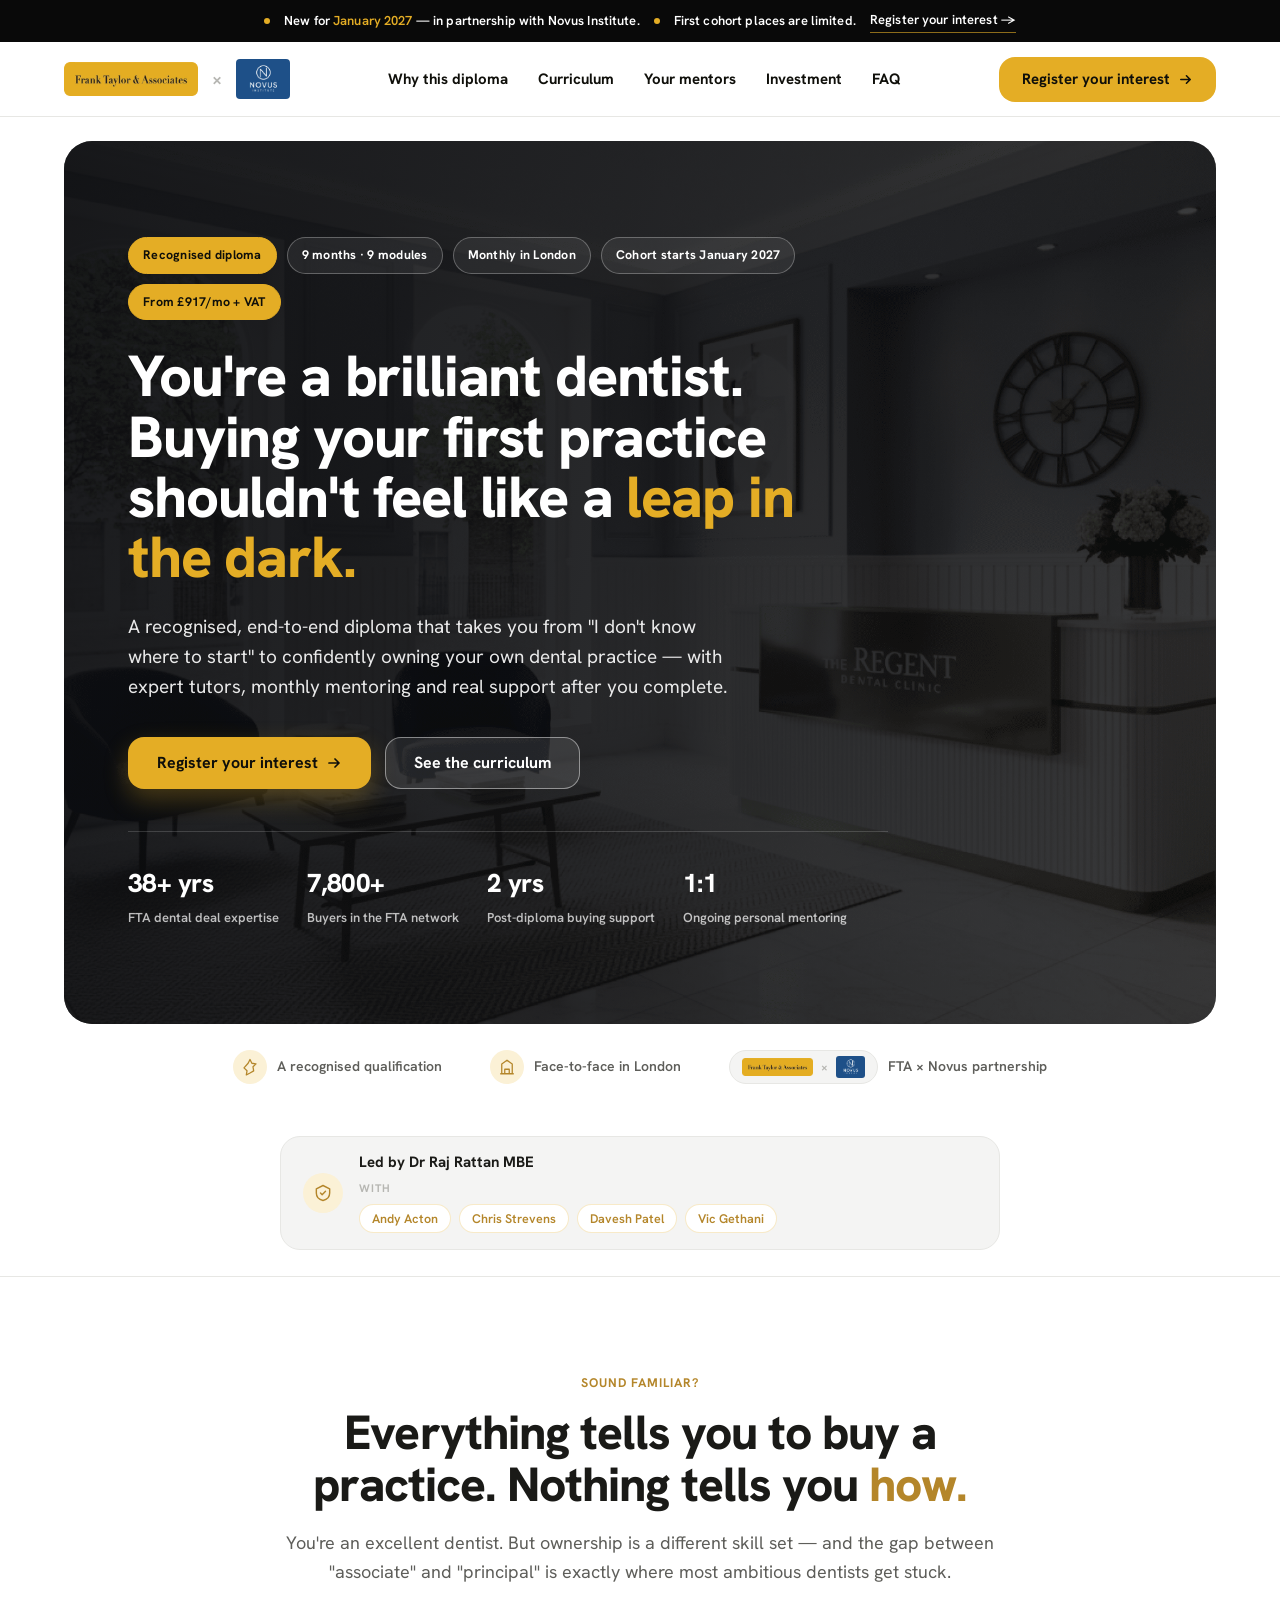
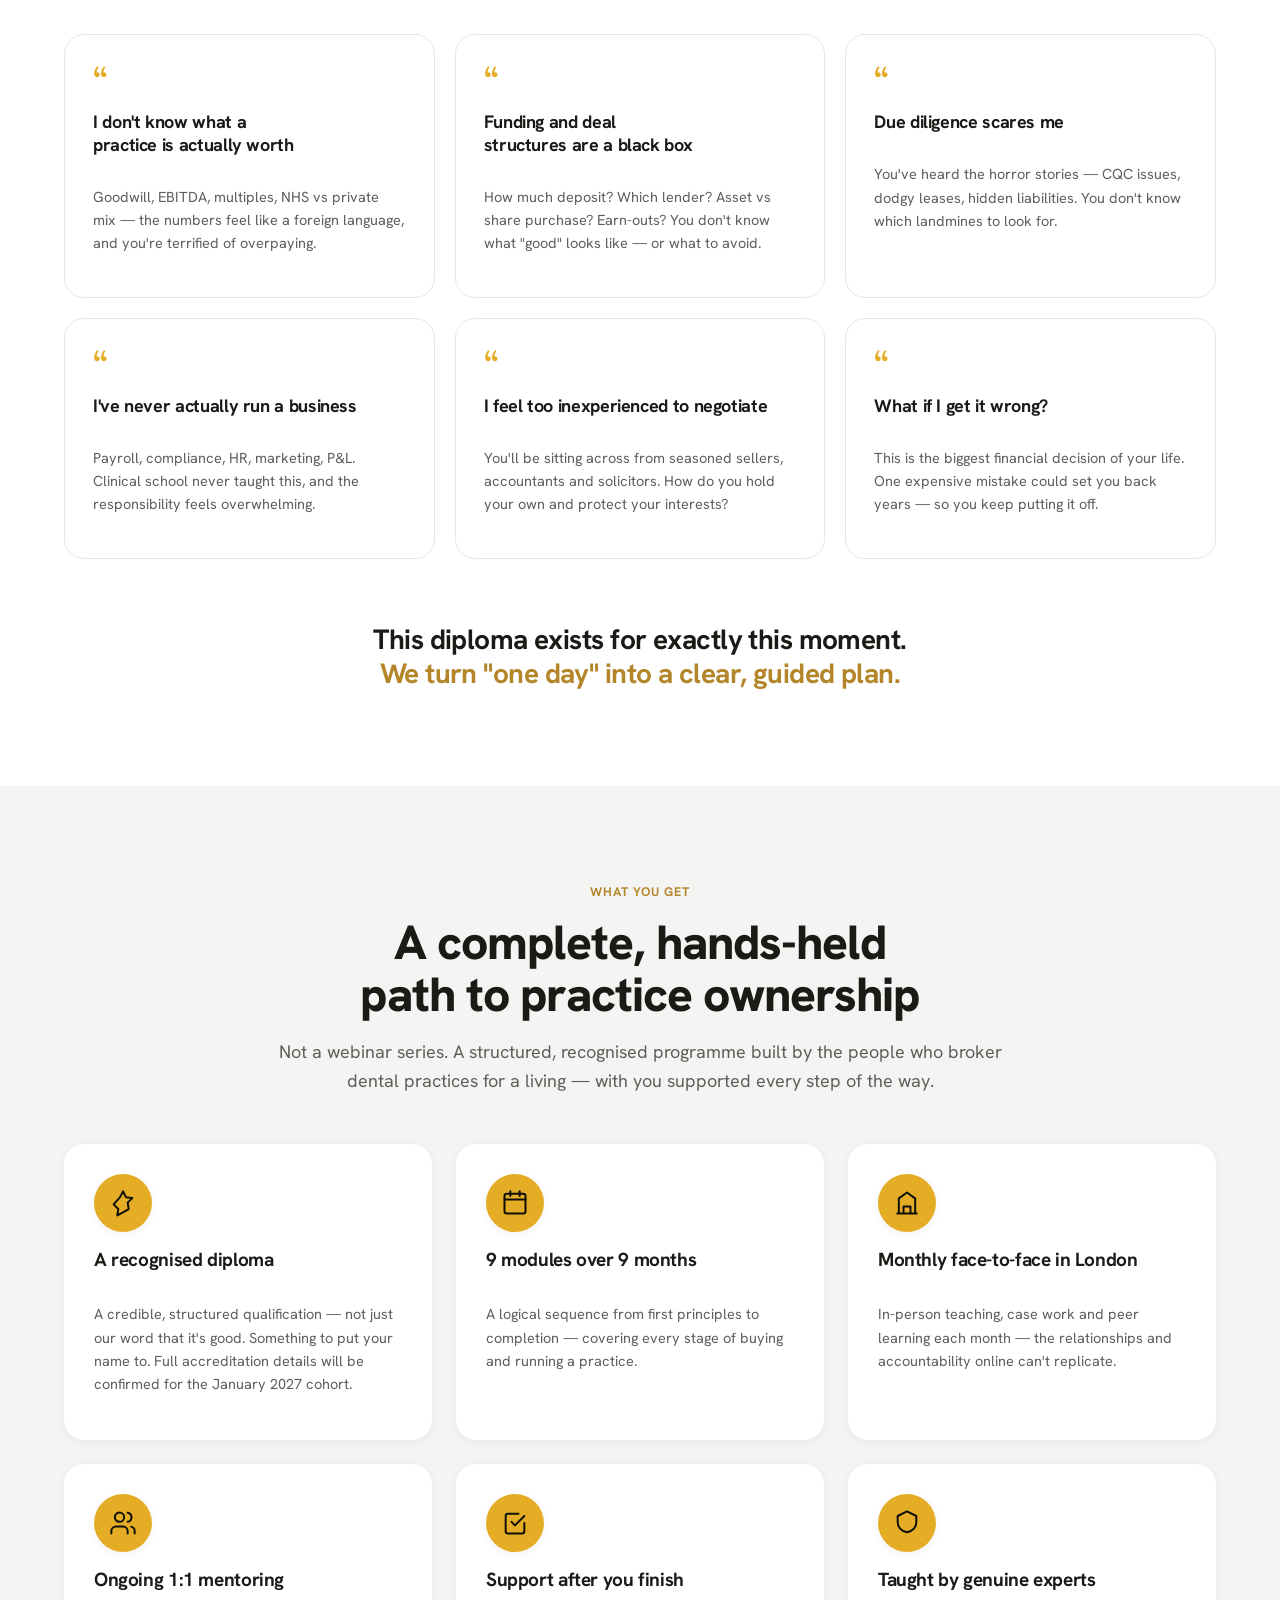
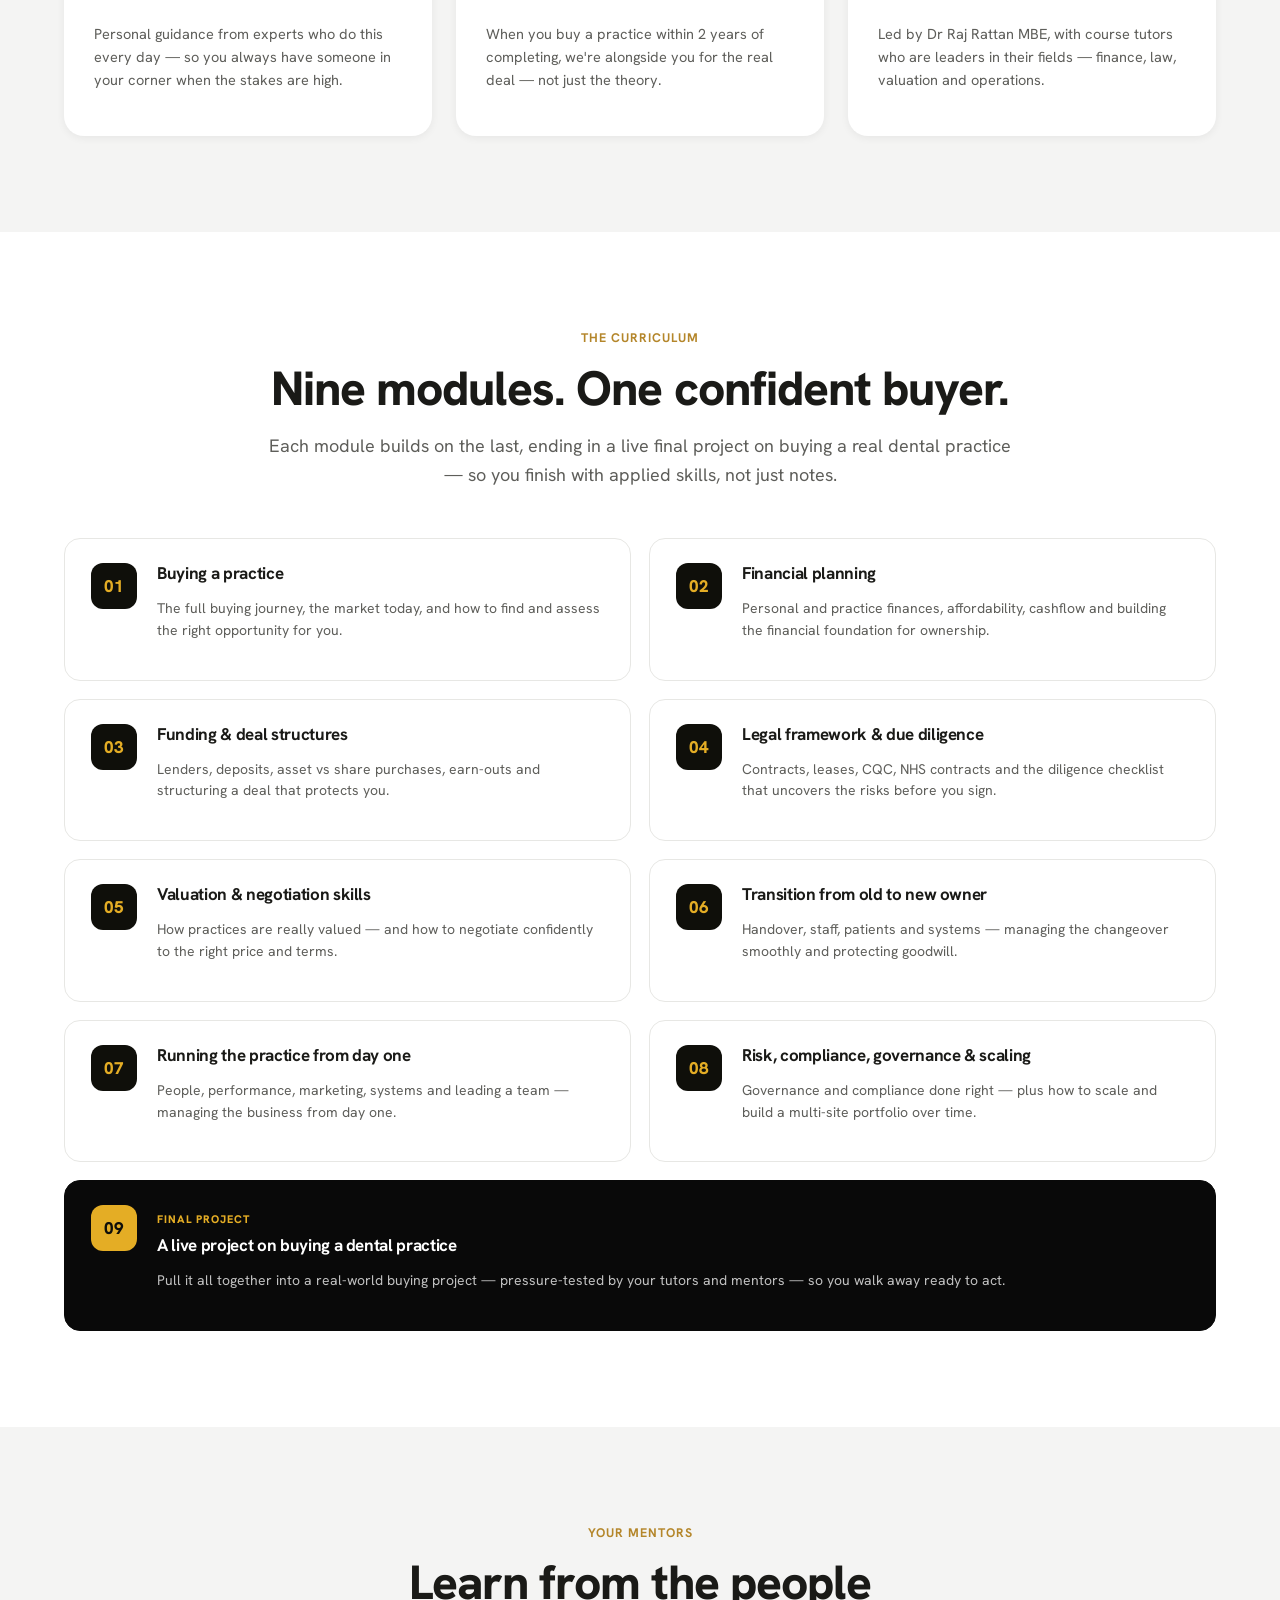
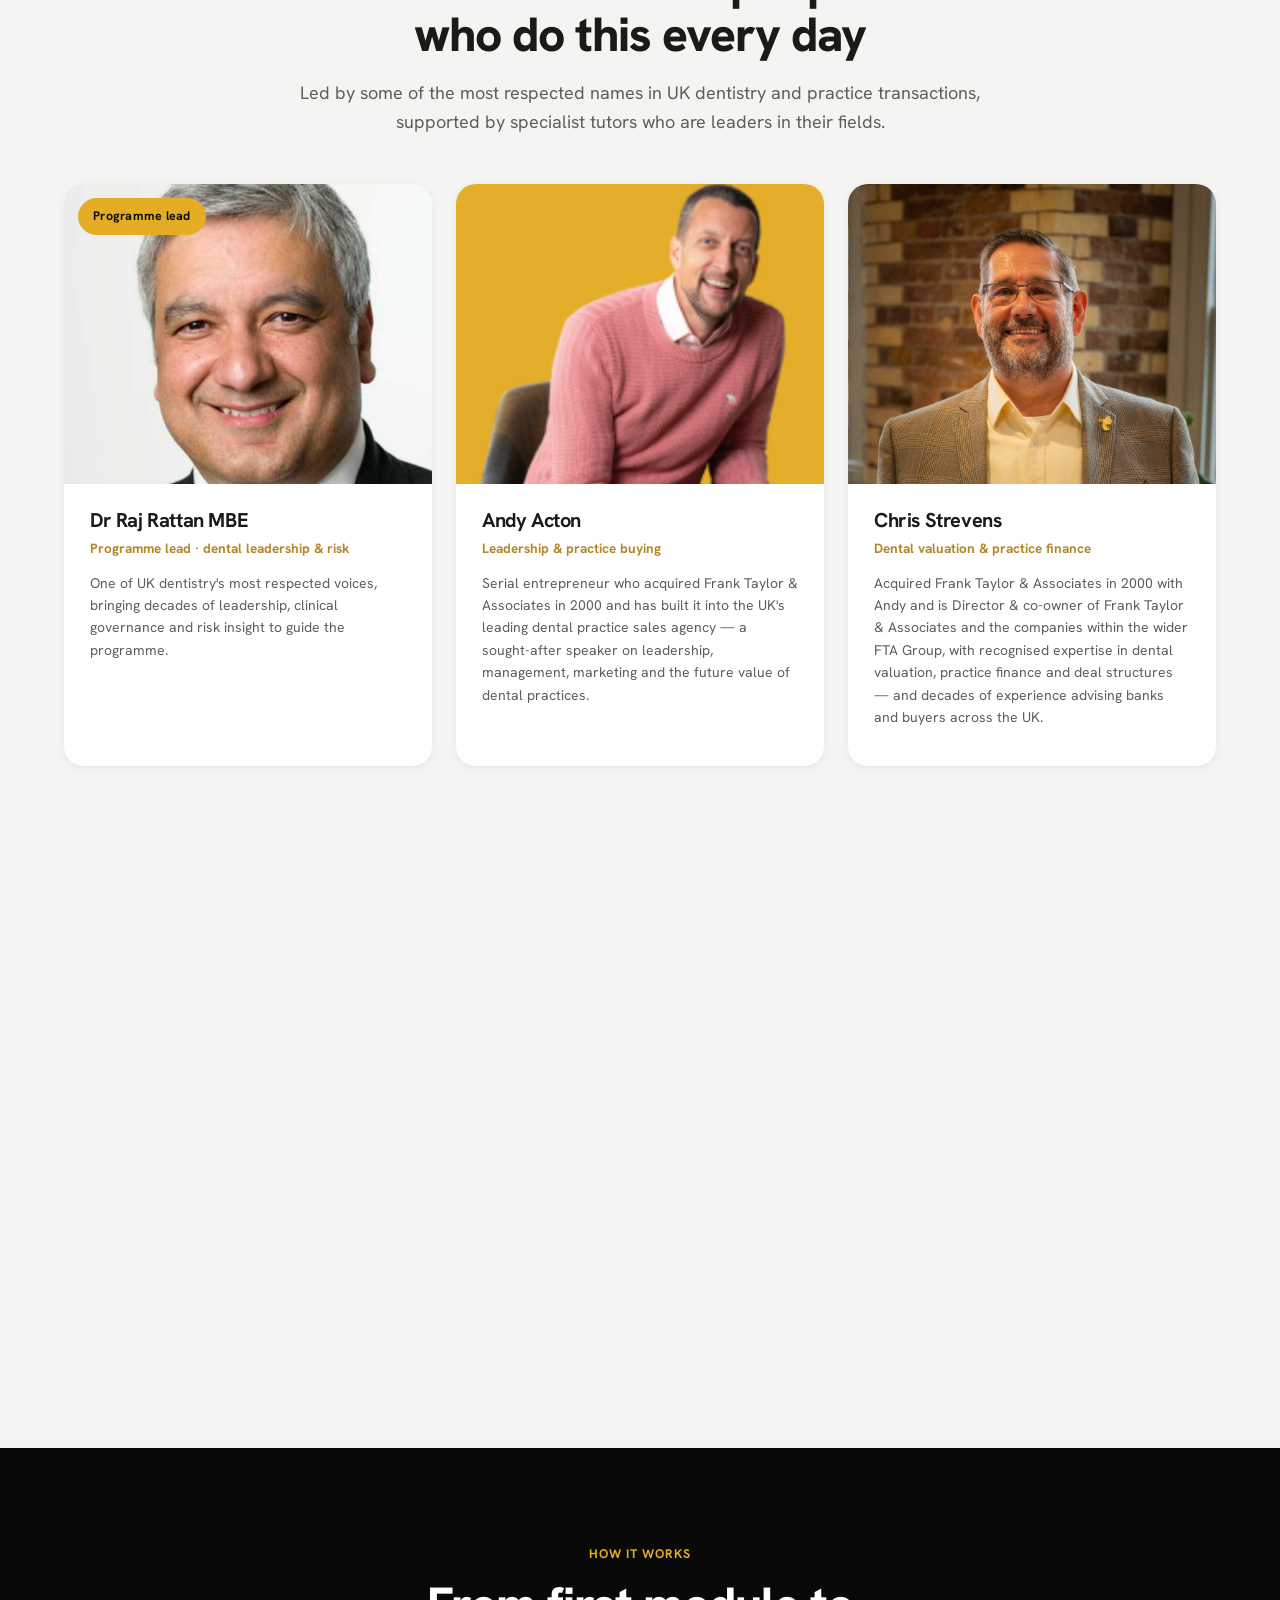
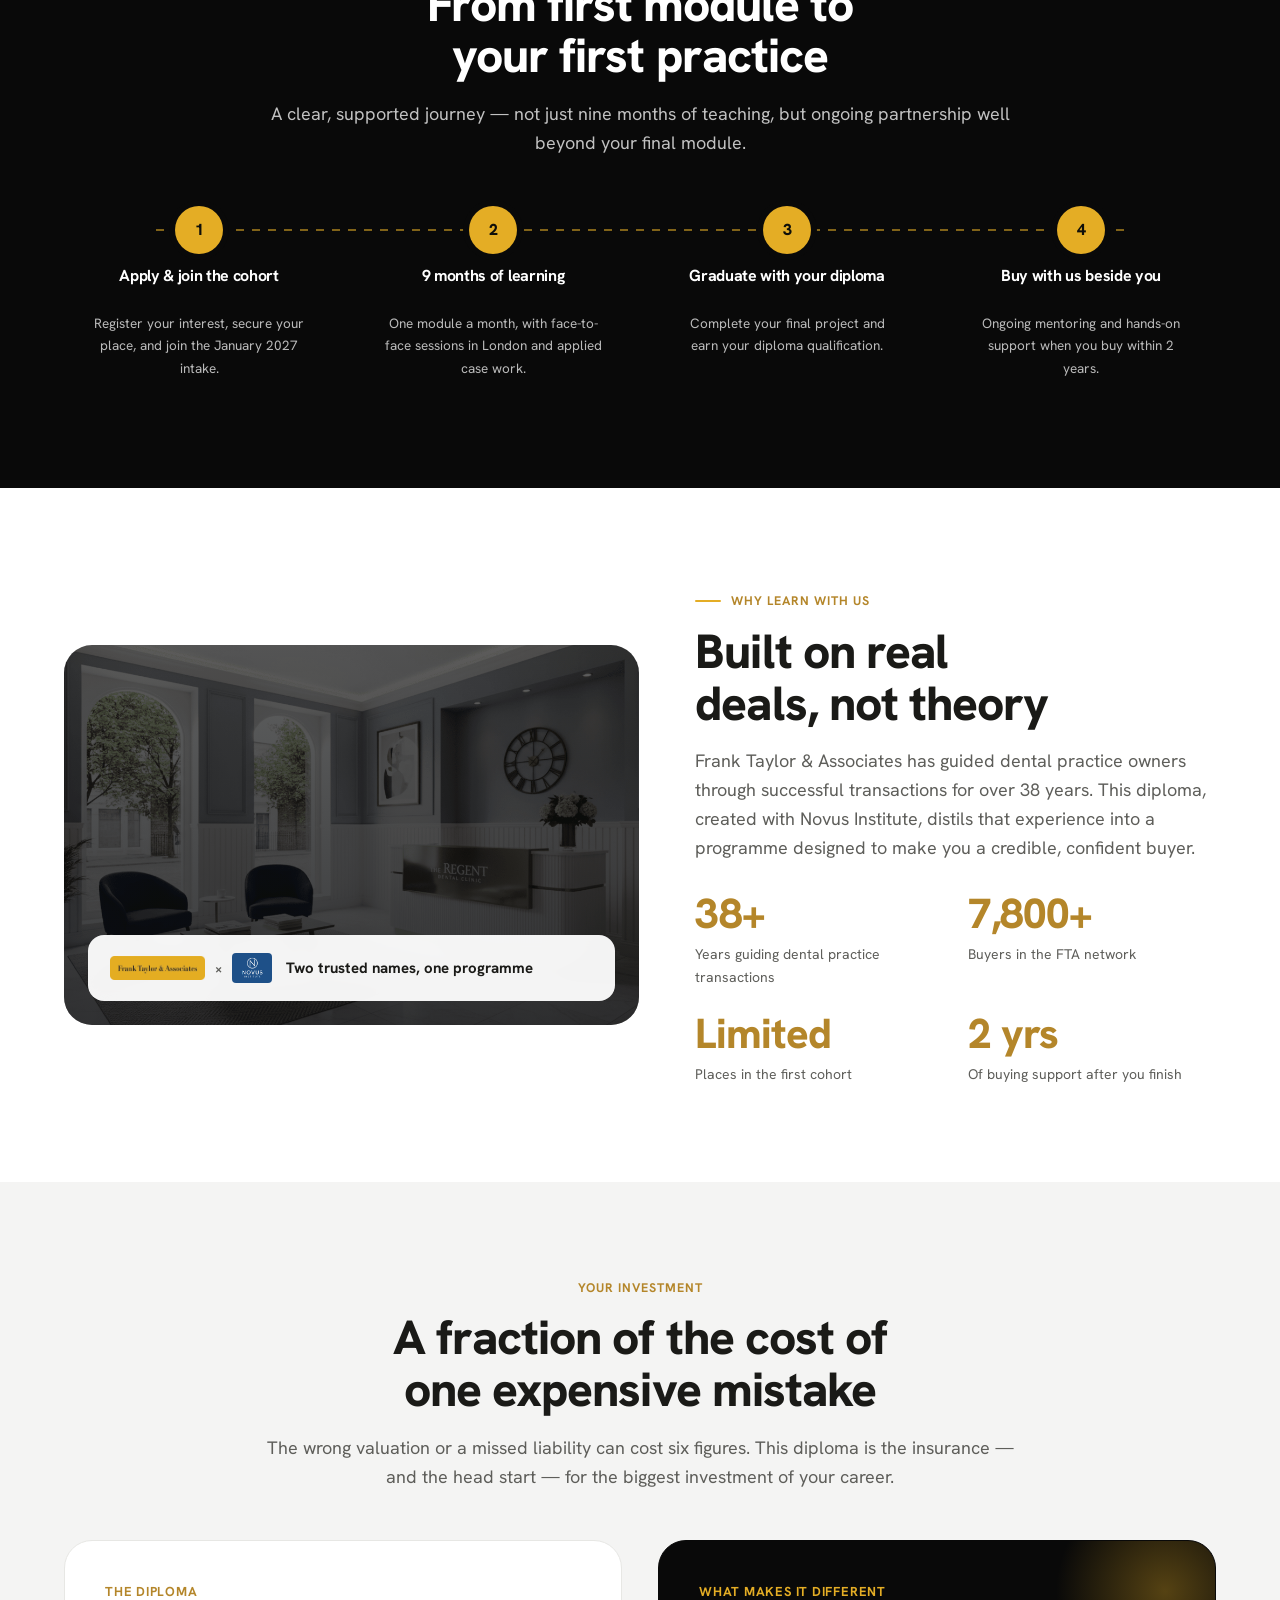
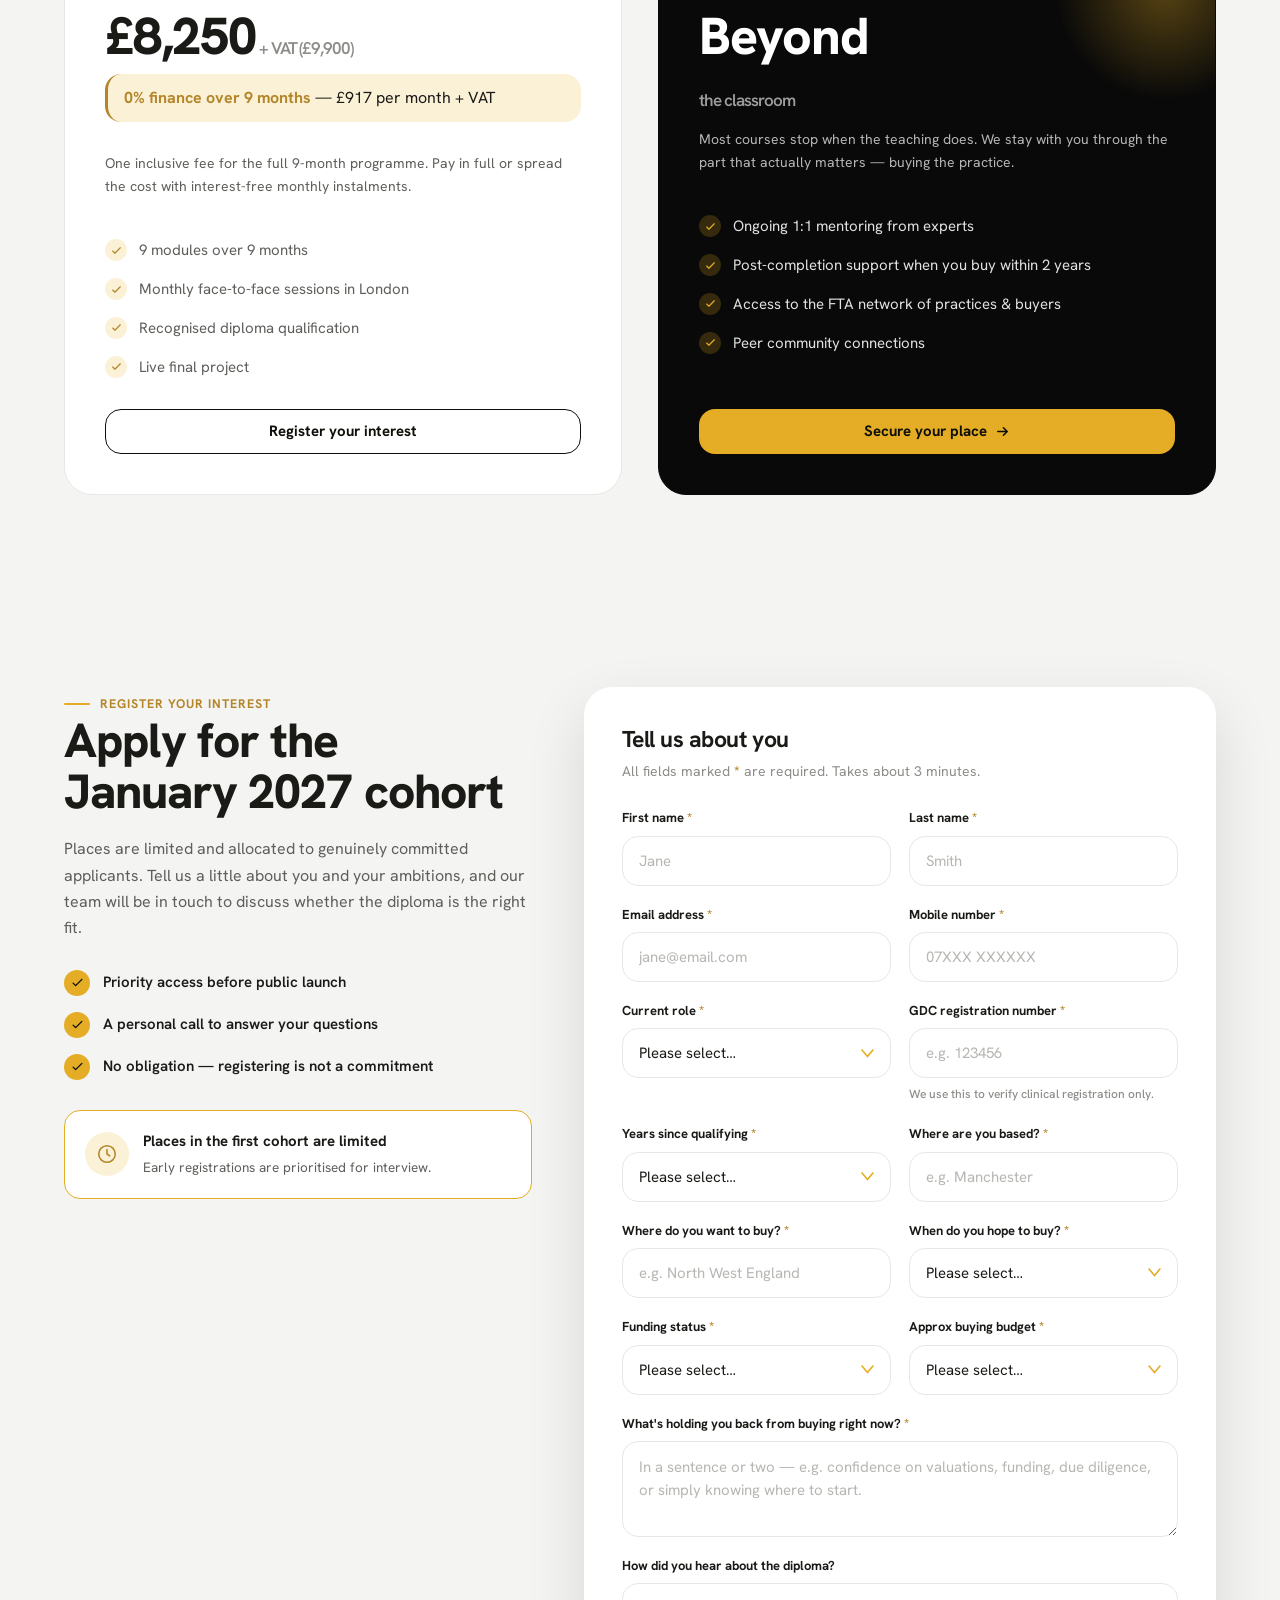
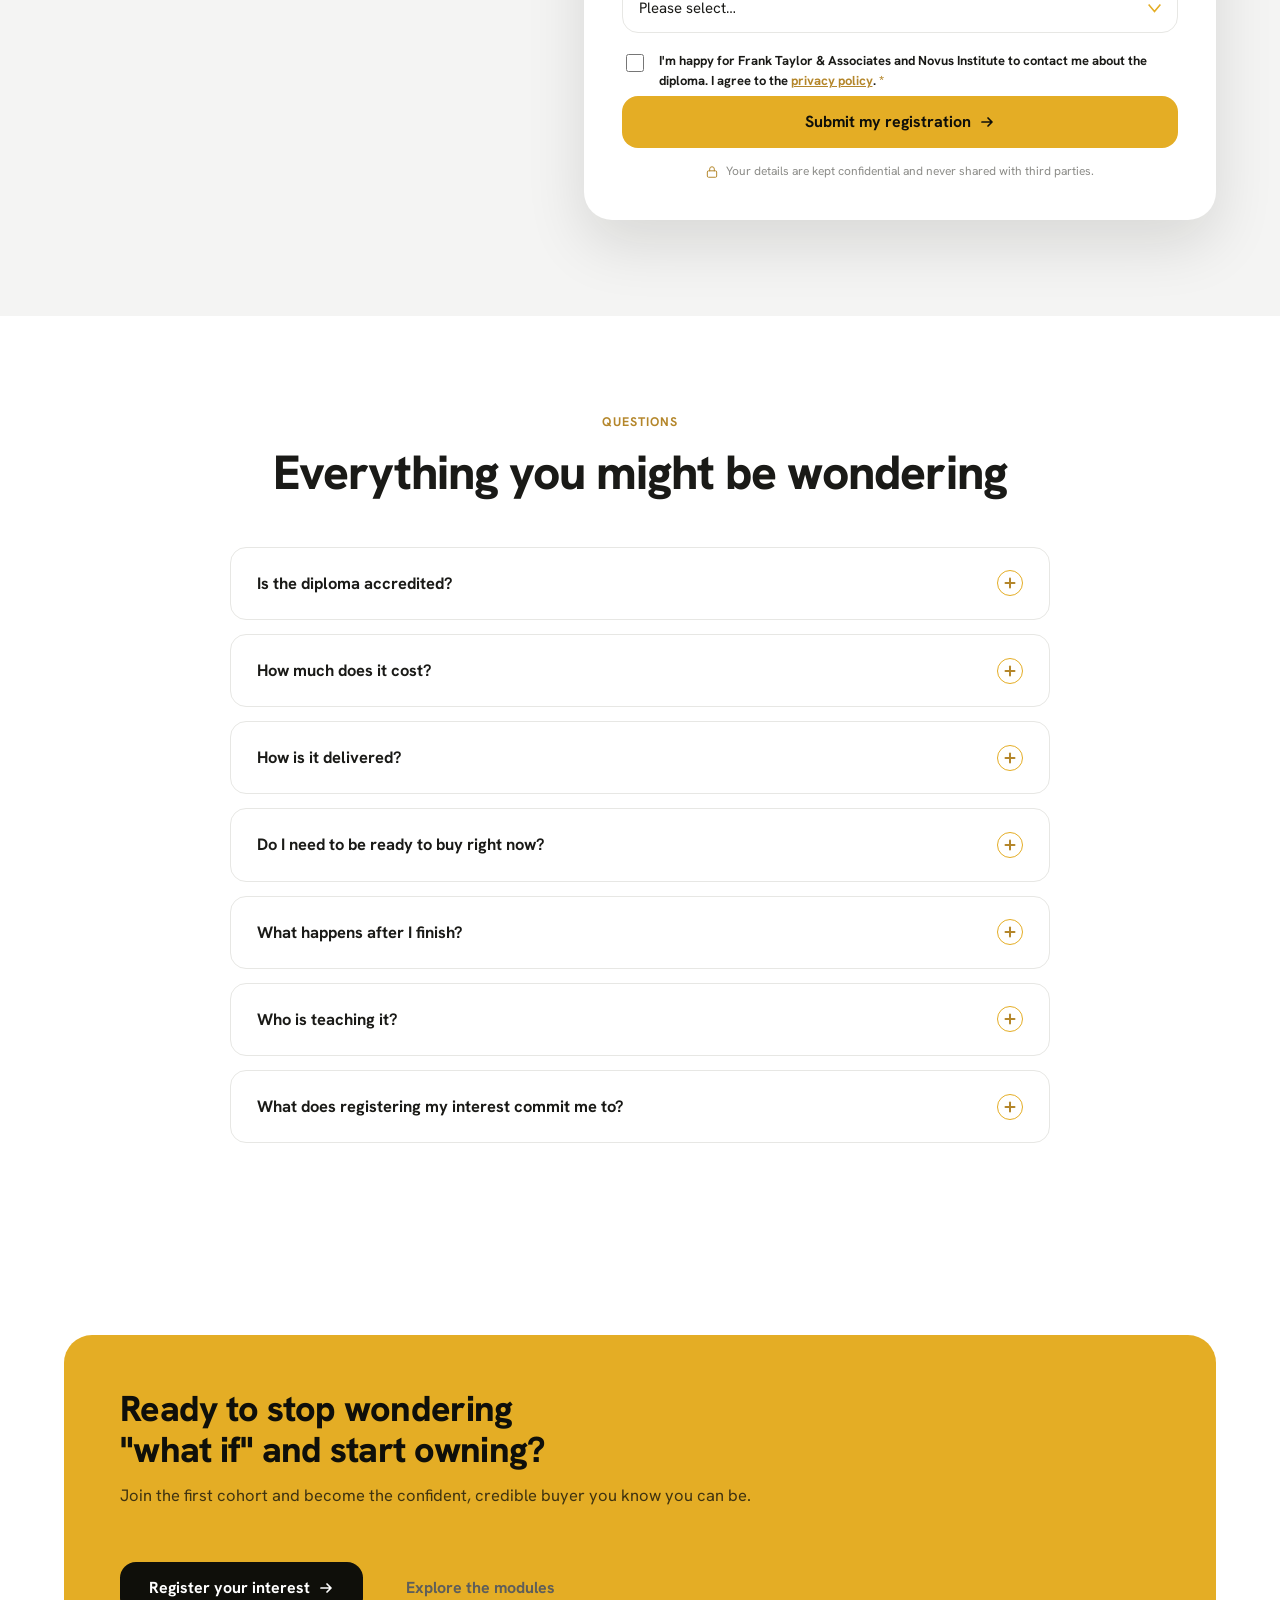
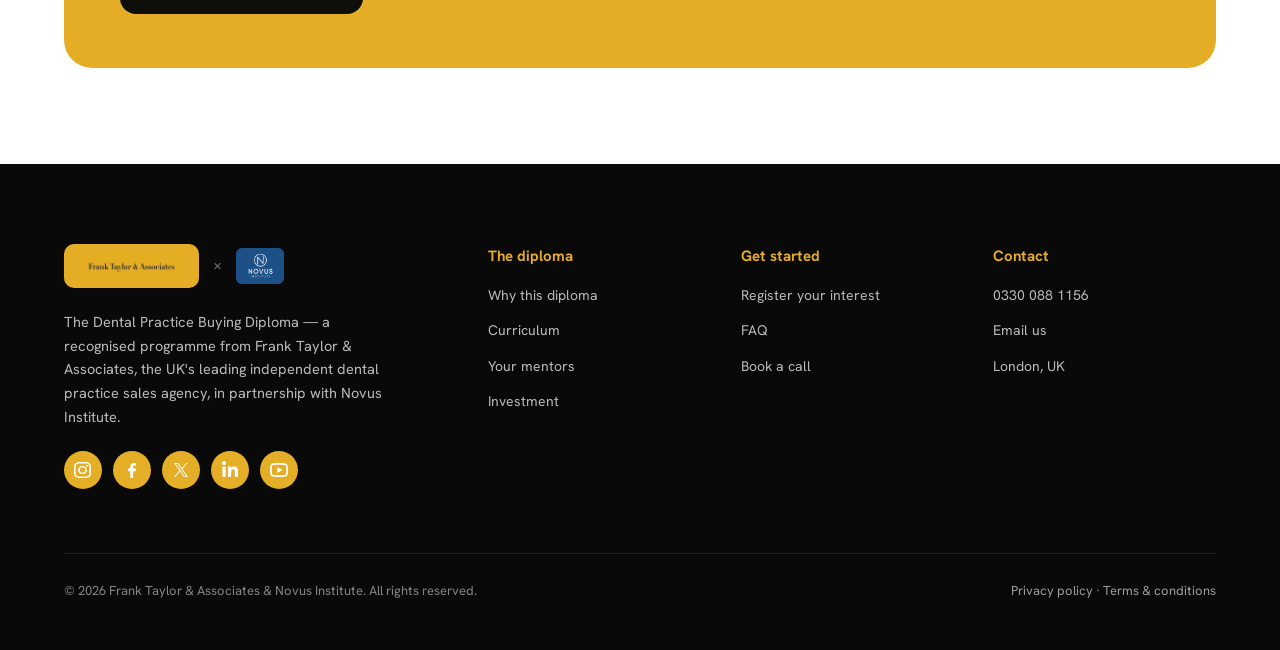
==== index.html @ 57bd326a "Fix broken styling by serving assets on fta-academy.com instead of redirecting to www. Co-authored-b" ====
<!DOCTYPE html>
<html lang="en">
<head>
<meta charset="utf-8">
<meta name="viewport" content="width=device-width, initial-scale=1">
<title>Dental Practice Buying Diploma | Frank Taylor &amp; Associates × Novus</title>
<meta name="description" content="A recognised 9-month diploma that gives ambitious dentists the confidence, knowledge and mentoring to buy their first dental practice. Led by Dr Raj Rattan MBE. London. January 2027 cohort.">
<link rel="canonical" href="https://fta-academy.com/">
<meta property="og:type" content="website">
<meta property="og:url" content="https://fta-academy.com/">
<meta property="og:title" content="Dental Practice Buying Diploma | Frank Taylor &amp; Associates × Novus">
<meta property="og:description" content="A recognised 9-month diploma that gives ambitious dentists the confidence, knowledge and mentoring to buy their first dental practice. January 2027 cohort.">
<meta name="twitter:card" content="summary_large_image">
<link rel="icon" href="assets/img/favicon.ico">
<link rel="preconnect" href="https://fonts.googleapis.com">
<link rel="stylesheet" href="assets/css/colors_and_type.css">
<link rel="stylesheet" href="assets/css/components.css">
<link rel="stylesheet" href="assets/css/landing.css">
</head>
<body>

<!-- ============ ANNOUNCEMENT BAR ============ -->
<div class="announce">
  <div class="container">
    <span class="dot"></span>
    <span>New for <span class="hl">January 2027</span> — in partnership with Novus Institute.</span>
    <span class="dot"></span>
    <span class="hl-hide-sm">First cohort places are limited.</span>
    <a href="#register">Register your interest &rarr;</a>
  </div>
</div>

<!-- ============ NAV ============ -->
<header class="nav">
  <div class="nav-inner container">
    <a class="lockup" href="#" aria-label="Frank Taylor & Associates in partnership with Novus Institute">
      <img class="fta-logo" src="assets/img/logo.png" alt="Frank Taylor & Associates">
      <span class="x">&times;</span>
      <img class="novus-logo" src="assets/img/novus-logo.png" alt="Novus Institute">
    </a>
    <nav class="nav-links" id="navLinks">
      <a class="nav-link" href="#why">Why this diploma</a>
      <a class="nav-link" href="#curriculum">Curriculum</a>
      <a class="nav-link" href="#mentors">Your mentors</a>
      <a class="nav-link" href="#investment">Investment</a>
      <a class="nav-link" href="#faq">FAQ</a>
      <a class="btn btn-primary nav-cta-mobile" href="#register">Register your interest
        <svg class="arw" width="15" height="15" viewBox="0 0 16 16" fill="none"><path d="M3 8h9M9 4l4 4-4 4" stroke="currentColor" stroke-width="1.7" stroke-linecap="round" stroke-linejoin="round"/></svg>
      </a>
    </nav>
    <div class="nav-actions">
      <a class="btn btn-primary nav-cta-desktop" href="#register">Register your interest
        <svg class="arw" width="15" height="15" viewBox="0 0 16 16" fill="none"><path d="M3 8h9M9 4l4 4-4 4" stroke="currentColor" stroke-width="1.7" stroke-linecap="round" stroke-linejoin="round"/></svg>
      </a>
      <button class="nav-toggle" id="navToggle" aria-label="Menu" aria-expanded="false"><span></span><span></span><span></span></button>
    </div>
  </div>
</header>

<!-- ============ HERO ============ -->
<section class="hero">
  <div class="container">
    <div class="hero-frame">
      <img class="hero-bg" src="assets/img/banner-bg.png" alt="">
      <div class="hero-scrim"></div>
      <div class="hero-content">
        <div class="hero-badges">
          <span class="pill gold">Recognised diploma</span>
          <span class="pill">9 months &middot; 9 modules</span>
          <span class="pill">Monthly in London</span>
          <span class="pill">Cohort starts January 2027</span>
          <span class="pill gold">From &pound;917/mo + VAT</span>
        </div>
        <h1 class="hero-title">You're a brilliant dentist.<br>Buying your first practice shouldn't feel like a <span class="em">leap in the dark.</span></h1>
        <p class="hero-sub">A recognised, end-to-end diploma that takes you from "I don't know where to start" to confidently owning your own dental practice — with expert tutors, monthly mentoring and real support after you complete.</p>
        <div class="hero-cta">
          <a class="btn btn-lg btn-gold-glow" href="#register">Register your interest
            <svg class="arw" width="16" height="16" viewBox="0 0 16 16" fill="none"><path d="M3 8h9M9 4l4 4-4 4" stroke="currentColor" stroke-width="1.7" stroke-linecap="round" stroke-linejoin="round"/></svg>
          </a>
          <a class="btn btn-lg btn-glass" href="#curriculum">See the curriculum</a>
        </div>
        <div class="hero-trust">
          <div class="ht"><b>38+ yrs</b><span>FTA dental deal expertise</span></div>
          <div class="ht"><b>7,800+</b><span>Buyers in the FTA network</span></div>
          <div class="ht"><b>2 yrs</b><span>Post-diploma buying support</span></div>
          <div class="ht"><b>1:1</b><span>Ongoing personal mentoring</span></div>
        </div>
      </div>
    </div>
  </div>
</section>

<!-- ============ CREDIBILITY STRIP ============ -->
<div class="cred-strip">
  <div class="container cred-row">
    <div class="cred-item"><span class="ic"><svg viewBox="0 0 24 24" fill="none"><path d="M12 2l2.5 5 5.5.8-4 3.9.9 5.5L12 20l-4.9 2.6.9-5.5-4-3.9L9.5 7 12 2z" stroke="currentColor" stroke-width="1.7" stroke-linejoin="round"/></svg></span>A recognised qualification</div>
    <div class="cred-item"><span class="ic"><svg viewBox="0 0 24 24" fill="none"><path d="M3 21h18M5 21V8l7-5 7 5v13M9 21v-6h6v6" stroke="currentColor" stroke-width="1.7" stroke-linejoin="round"/></svg></span>Face-to-face in London</div>
    <div class="cred-item"><span class="ic ic-partnership"><img class="fta-logo" src="assets/img/logo.png" alt=""><span class="mini-x">&times;</span><img class="novus-logo" src="assets/img/novus-logo.png" alt="Novus Institute"></span>FTA × Novus partnership</div>
  </div>
  <div class="container cred-lead-row">
    <div class="cred-lead-banner">
      <span class="ic"><svg viewBox="0 0 24 24" fill="none"><path d="M12 3l8 4v5c0 5-3.5 8-8 9-4.5-1-8-4-8-9V7l8-4z" stroke="currentColor" stroke-width="1.7" stroke-linejoin="round"/><path d="M9 12l2 2 4-4" stroke="currentColor" stroke-width="1.7" stroke-linecap="round" stroke-linejoin="round"/></svg></span>
      <div class="cred-lead-copy">
        <span class="cred-lead-title">Led by Dr Raj Rattan MBE</span>
        <span class="cred-lead-with">with</span>
        <div class="organiser-names">
          <span>Andy Acton</span>
          <span>Chris Strevens</span>
          <span>Davesh Patel</span>
          <span>Vic Gethani</span>
        </div>
      </div>
    </div>
  </div>
</div>

<!-- ============ PAIN POINTS ============ -->
<section class="section" id="why">
  <div class="container">
    <div class="sec-head center reveal">
      <span class="eyebrow eyebrow-line">Sound familiar?</span>
      <h2>Everything tells you to buy a practice. Nothing tells you <em class="em" style="font-style:normal;color:var(--gold-deep)">how.</em></h2>
      <p>You're an excellent dentist. But ownership is a different skill set — and the gap between "associate" and "principal" is exactly where most ambitious dentists get stuck.</p>
    </div>
    <div class="pain-grid">
      <div class="pain-card reveal">
        <span class="qt">&ldquo;</span>
        <h3>I don't know what a practice is actually worth</h3>
        <p>Goodwill, EBITDA, multiples, NHS vs private mix — the numbers feel like a foreign language, and you're terrified of overpaying.</p>
      </div>
      <div class="pain-card reveal">
        <span class="qt">&ldquo;</span>
        <h3>Funding and deal structures are a black box</h3>
        <p>How much deposit? Which lender? Asset vs share purchase? Earn-outs? You don't know what "good" looks like — or what to avoid.</p>
      </div>
      <div class="pain-card reveal">
        <span class="qt">&ldquo;</span>
        <h3>Due diligence scares me</h3>
        <p>You've heard the horror stories — CQC issues, dodgy leases, hidden liabilities. You don't know which landmines to look for.</p>
      </div>
      <div class="pain-card reveal">
        <span class="qt">&ldquo;</span>
        <h3>I've never actually run a business</h3>
        <p>Payroll, compliance, HR, marketing, P&amp;L. Clinical school never taught this, and the responsibility feels overwhelming.</p>
      </div>
      <div class="pain-card reveal">
        <span class="qt">&ldquo;</span>
        <h3>I feel too inexperienced to negotiate</h3>
        <p>You'll be sitting across from seasoned sellers, accountants and solicitors. How do you hold your own and protect your interests?</p>
      </div>
      <div class="pain-card reveal">
        <span class="qt">&ldquo;</span>
        <h3>What if I get it wrong?</h3>
        <p>This is the biggest financial decision of your life. One expensive mistake could set you back years — so you keep putting it off.</p>
      </div>
    </div>
    <div class="pain-after reveal">
      <h3>This diploma exists for exactly this moment. <span class="em">We turn "one day" into a clear, guided plan.</span></h3>
    </div>
  </div>
</section>

<!-- ============ VALUE / WHAT YOU GET ============ -->
<section class="section band">
  <div class="container">
    <div class="sec-head center reveal">
      <span class="eyebrow eyebrow-line">What you get</span>
      <h2>A complete, hands-held path to practice ownership</h2>
      <p>Not a webinar series. A structured, recognised programme built by the people who broker dental practices for a living — with you supported every step of the way.</p>
    </div>
    <div class="value-grid">
      <div class="value-card reveal">
        <span class="disc"><svg viewBox="0 0 24 24" fill="none"><path d="M12 2l2.5 5 5.5.8-4 3.9.9 5.5L12 20l-4.9 2.6.9-5.5-4-3.9L9.5 7 12 2z" stroke="currentColor" stroke-width="1.7" stroke-linejoin="round"/></svg></span>
        <h3>A recognised diploma</h3>
        <p>A credible, structured qualification — not just our word that it's good. Something to put your name to. Full accreditation details will be confirmed for the January 2027 cohort.</p>
      </div>
      <div class="value-card reveal">
        <span class="disc"><svg viewBox="0 0 24 24" fill="none"><rect x="3" y="4" width="18" height="17" rx="2" stroke="currentColor" stroke-width="1.7"/><path d="M3 9h18M8 2v4M16 2v4" stroke="currentColor" stroke-width="1.7" stroke-linecap="round"/></svg></span>
        <h3>9 modules over 9 months</h3>
        <p>A logical sequence from first principles to completion — covering every stage of buying and running a practice.</p>
      </div>
      <div class="value-card reveal">
        <span class="disc"><svg viewBox="0 0 24 24" fill="none"><path d="M3 21h18M5 21V8l7-5 7 5v13" stroke="currentColor" stroke-width="1.7" stroke-linejoin="round"/><path d="M9 21v-6h6v6" stroke="currentColor" stroke-width="1.7" stroke-linejoin="round"/></svg></span>
        <h3>Monthly face-to-face in London</h3>
        <p>In-person teaching, case work and peer learning each month — the relationships and accountability online can't replicate.</p>
      </div>
      <div class="value-card reveal">
        <span class="disc"><svg viewBox="0 0 24 24" fill="none"><path d="M16 21v-2a4 4 0 00-4-4H6a4 4 0 00-4 4v2" stroke="currentColor" stroke-width="1.7" stroke-linecap="round"/><circle cx="9" cy="7" r="4" stroke="currentColor" stroke-width="1.7"/><path d="M22 21v-2a4 4 0 00-3-3.87M16 3.13A4 4 0 0116 11" stroke="currentColor" stroke-width="1.7" stroke-linecap="round"/></svg></span>
        <h3>Ongoing 1:1 mentoring</h3>
        <p>Personal guidance from experts who do this every day — so you always have someone in your corner when the stakes are high.</p>
      </div>
      <div class="value-card reveal">
        <span class="disc"><svg viewBox="0 0 24 24" fill="none"><path d="M9 11l3 3 8-8" stroke="currentColor" stroke-width="1.7" stroke-linecap="round" stroke-linejoin="round"/><path d="M20 12v7a2 2 0 01-2 2H6a2 2 0 01-2-2V6a2 2 0 012-2h9" stroke="currentColor" stroke-width="1.7" stroke-linecap="round"/></svg></span>
        <h3>Support after you finish</h3>
        <p>When you buy a practice within 2 years of completing, we're alongside you for the real deal — not just the theory.</p>
      </div>
      <div class="value-card reveal">
        <span class="disc"><svg viewBox="0 0 24 24" fill="none"><path d="M12 2l8 4v5c0 5-3.5 8-8 9-4.5-1-8-4-8-9V6l8-4z" stroke="currentColor" stroke-width="1.7" stroke-linejoin="round"/></svg></span>
        <h3>Taught by genuine experts</h3>
        <p>Led by Dr Raj Rattan MBE, with course tutors who are leaders in their fields — finance, law, valuation and operations.</p>
      </div>
    </div>
  </div>
</section>

<!-- ============ CURRICULUM ============ -->
<section class="section" id="curriculum">
  <div class="container">
    <div class="sec-head center reveal">
      <span class="eyebrow eyebrow-line">The curriculum</span>
      <h2>Nine modules. One confident buyer.</h2>
      <p>Each module builds on the last, ending in a live final project on buying a real dental practice — so you finish with applied skills, not just notes.</p>
    </div>
    <div class="curric">
      <div class="mod reveal"><span class="num">01</span><div><h3>Buying a practice</h3><p>The full buying journey, the market today, and how to find and assess the right opportunity for you.</p></div></div>
      <div class="mod reveal"><span class="num">02</span><div><h3>Financial planning</h3><p>Personal and practice finances, affordability, cashflow and building the financial foundation for ownership.</p></div></div>
      <div class="mod reveal"><span class="num">03</span><div><h3>Funding &amp; deal structures</h3><p>Lenders, deposits, asset vs share purchases, earn-outs and structuring a deal that protects you.</p></div></div>
      <div class="mod reveal"><span class="num">04</span><div><h3>Legal framework &amp; due diligence</h3><p>Contracts, leases, CQC, NHS contracts and the diligence checklist that uncovers the risks before you sign.</p></div></div>
      <div class="mod reveal"><span class="num">05</span><div><h3>Valuation &amp; negotiation skills</h3><p>How practices are really valued — and how to negotiate confidently to the right price and terms.</p></div></div>
      <div class="mod reveal"><span class="num">06</span><div><h3>Transition from old to new owner</h3><p>Handover, staff, patients and systems — managing the changeover smoothly and protecting goodwill.</p></div></div>
      <div class="mod reveal"><span class="num">07</span><div><h3>Running the practice from day one</h3><p>People, performance, marketing, systems and leading a team — managing the business from day one.</p></div></div>
      <div class="mod reveal"><span class="num">08</span><div><h3>Risk, compliance, governance &amp; scaling</h3><p>Governance and compliance done right — plus how to scale and build a multi-site portfolio over time.</p></div></div>
      <div class="mod capstone reveal"><span class="num">09</span><div><span class="tag">Final project</span><h3>A live project on buying a dental practice</h3><p>Pull it all together into a real-world buying project — pressure-tested by your tutors and mentors — so you walk away ready to act.</p></div></div>
    </div>
  </div>
</section>

<!-- ============ MENTORS ============ -->
<section class="section band" id="mentors">
  <div class="container">
    <div class="sec-head center reveal">
      <span class="eyebrow eyebrow-line">Your mentors</span>
      <h2>Learn from the people who do this every day</h2>
      <p>Led by some of the most respected names in UK dentistry and practice transactions, supported by specialist tutors who are leaders in their fields.</p>
    </div>
    <div class="mentor-grid">
      <div class="mentor-card reveal">
        <div class="mentor-photo mentor-photo--raj"><span class="lead-tag pill gold">Programme lead</span><img src="assets/img/mentors/raj-rattan.png" alt="Dr Raj Rattan MBE" loading="lazy" width="400" height="400"></div>
        <div class="mentor-body"><h3>Dr Raj Rattan MBE</h3><div class="role">Programme lead &middot; dental leadership &amp; risk</div><p>One of UK dentistry's most respected voices, bringing decades of leadership, clinical governance and risk insight to guide the programme.</p></div>
      </div>
      <div class="mentor-card reveal">
        <div class="mentor-photo mentor-photo--andy"><img src="assets/img/mentors/andy-acton.png" alt="Andy Acton" loading="lazy" width="400" height="400"></div>
        <div class="mentor-body"><h3>Andy Acton</h3><div class="role">Leadership &amp; practice buying</div><p>Serial entrepreneur who acquired Frank Taylor &amp; Associates in 2000 and has built it into the UK's leading dental practice sales agency — a sought-after speaker on leadership, management, marketing and the future value of dental practices.</p></div>
      </div>
      <div class="mentor-card reveal">
        <div class="mentor-photo mentor-photo--chris"><img src="assets/img/mentors/chris-strevens.png" alt="Chris Strevens" loading="lazy" width="400" height="400"></div>
        <div class="mentor-body"><h3>Chris Strevens</h3><div class="role">Dental valuation &amp; practice finance</div><p>Acquired Frank Taylor &amp; Associates in 2000 with Andy and is Director &amp; co-owner of Frank Taylor &amp; Associates and the companies within the wider FTA Group, with recognised expertise in dental valuation, practice finance and deal structures — and decades of experience advising banks and buyers across the UK.</p></div>
      </div>
      <div class="mentor-card reveal">
        <div class="mentor-photo mentor-photo--davesh"><img src="assets/img/mentors/davesh-patel.png" alt="Davesh Patel" loading="lazy" width="400" height="400"></div>
        <div class="mentor-body"><h3>Davesh Patel</h3><div class="role">Practice buying &amp; strategy</div><p>Hands-on expertise in buying, structuring and growing dental practices — translating real deals into practical lessons.</p></div>
      </div>
      <div class="mentor-card reveal">
        <div class="mentor-photo mentor-photo--vic"><img src="assets/img/mentors/vic-gethani.png" alt="Vic Gethani" loading="lazy" width="400" height="400"></div>
        <div class="mentor-body"><h3>Vic Gethani</h3><div class="role">Deal-making &amp; business growth</div><p>Deep experience in valuation, negotiation and building successful dental businesses from purchase to scale.</p></div>
      </div>
    </div>
    <p class="center reveal" style="margin-top:32px;color:var(--fg-3);font-size:14px">Plus specialist guest tutors across finance, law, valuation and operations.</p>
  </div>
</section>

<!-- ============ HOW IT WORKS ============ -->
<section class="section ink-band">
  <div class="container">
    <div class="sec-head center reveal">
      <span class="eyebrow eyebrow-line" style="color:var(--gold)">How it works</span>
      <h2 style="color:#fff">From first module to your first practice</h2>
      <p style="color:rgba(255,255,255,.75)">A clear, supported journey — not just nine months of teaching, but ongoing partnership well beyond your final module.</p>
    </div>
    <div class="timeline">
      <div class="tl-step reveal"><div class="node">1</div><h4>Apply &amp; join the cohort</h4><p>Register your interest, secure your place, and join the January 2027 intake.</p></div>
      <div class="tl-step reveal"><div class="node">2</div><h4>9 months of learning</h4><p>One module a month, with face-to-face sessions in London and applied case work.</p></div>
      <div class="tl-step reveal"><div class="node">3</div><h4>Graduate with your diploma</h4><p>Complete your final project and earn your diploma qualification.</p></div>
      <div class="tl-step reveal"><div class="node">4</div><h4>Buy with us beside you</h4><p>Ongoing mentoring and hands-on support when you buy within 2 years.</p></div>
    </div>
  </div>
</section>

<!-- ============ AUTHORITY / STATS ============ -->
<section class="section">
  <div class="container">
    <div class="authority">
      <div class="authority-img reveal">
        <img src="assets/img/banner-bg.png" alt="A modern UK dental practice reception">
        <div class="ov"></div>
        <div class="badge-float">
          <span class="badge-lockup">
            <img class="fta-logo" src="assets/img/logo.png" alt="Frank Taylor & Associates">
            <span class="mini-x">&times;</span>
            <img class="novus-logo" src="assets/img/novus-logo.png" alt="Novus Institute">
          </span>
          <div><span style="display:block;font-weight:700;font-size:15px;color:var(--fg-1)">Two trusted names, one programme</span></div>
        </div>
      </div>
      <div class="authority-body reveal">
        <span class="eyebrow eyebrow-line">Why learn with us</span>
        <h2 style="font-size:var(--fs-h1);line-height:var(--lh-h1);margin-top:14px">Built on real deals, not theory</h2>
        <p class="lead" style="margin-top:18px">Frank Taylor &amp; Associates has guided dental practice owners through successful transactions for over 38 years. This diploma, created with Novus Institute, distils that experience into a programme designed to make you a credible, confident buyer.</p>
        <div class="stat-row">
          <div class="stat reveal"><b>38+</b><span>Years guiding dental practice transactions</span></div>
          <div class="stat reveal"><b>7,800+</b><span>Buyers in the FTA network</span></div>
          <div class="stat reveal"><b>Limited</b><span>Places in the first cohort</span></div>
          <div class="stat reveal"><b>2 yrs</b><span>Of buying support after you finish</span></div>
        </div>
      </div>
    </div>
  </div>
</section>

<!-- ============ INVESTMENT ============ -->
<section class="section band" id="investment">
  <div class="container">
    <div class="sec-head center reveal">
      <span class="eyebrow eyebrow-line">Your investment</span>
      <h2>A fraction of the cost of one expensive mistake</h2>
      <p>The wrong valuation or a missed liability can cost six figures. This diploma is the insurance — and the head start — for the biggest investment of your career.</p>
    </div>
    <div class="invest">
      <div class="invest-card reveal">
        <span class="price-k">The diploma</span>
        <div class="price">&pound;8,250<small> + VAT (&pound;9,900)</small></div>
        <p class="price-finance"><strong>0% finance over 9 months</strong> &mdash; &pound;917 per month + VAT</p>
        <p class="price-note">One inclusive fee for the full 9-month programme. Pay in full or spread the cost with interest-free monthly instalments.</p>
        <ul class="incl">
          <li><span class="tick"><svg viewBox="0 0 24 24" fill="none"><path d="M5 13l4 4 10-10" stroke="currentColor" stroke-width="2.2" stroke-linecap="round" stroke-linejoin="round"/></svg></span>9 modules over 9 months</li>
          <li><span class="tick"><svg viewBox="0 0 24 24" fill="none"><path d="M5 13l4 4 10-10" stroke="currentColor" stroke-width="2.2" stroke-linecap="round" stroke-linejoin="round"/></svg></span>Monthly face-to-face sessions in London</li>
          <li><span class="tick"><svg viewBox="0 0 24 24" fill="none"><path d="M5 13l4 4 10-10" stroke="currentColor" stroke-width="2.2" stroke-linecap="round" stroke-linejoin="round"/></svg></span>Recognised diploma qualification</li>
          <li><span class="tick"><svg viewBox="0 0 24 24" fill="none"><path d="M5 13l4 4 10-10" stroke="currentColor" stroke-width="2.2" stroke-linecap="round" stroke-linejoin="round"/></svg></span>Live final project</li>
        </ul>
        <div class="invest-cta"><a class="btn btn-outline-ink" href="#register">Register your interest</a></div>
      </div>
      <div class="invest-card feature reveal">
        <div class="glow"></div>
        <span class="price-k">What makes it different</span>
        <div class="price">Beyond<br><small>the classroom</small></div>
        <p class="price-note">Most courses stop when the teaching does. We stay with you through the part that actually matters — buying the practice.</p>
        <ul class="incl">
          <li><span class="tick"><svg viewBox="0 0 24 24" fill="none"><path d="M5 13l4 4 10-10" stroke="currentColor" stroke-width="2.2" stroke-linecap="round" stroke-linejoin="round"/></svg></span>Ongoing 1:1 mentoring from experts</li>
          <li><span class="tick"><svg viewBox="0 0 24 24" fill="none"><path d="M5 13l4 4 10-10" stroke="currentColor" stroke-width="2.2" stroke-linecap="round" stroke-linejoin="round"/></svg></span>Post-completion support when you buy within 2 years</li>
          <li><span class="tick"><svg viewBox="0 0 24 24" fill="none"><path d="M5 13l4 4 10-10" stroke="currentColor" stroke-width="2.2" stroke-linecap="round" stroke-linejoin="round"/></svg></span>Access to the FTA network of practices &amp; buyers</li>
          <li><span class="tick"><svg viewBox="0 0 24 24" fill="none"><path d="M5 13l4 4 10-10" stroke="currentColor" stroke-width="2.2" stroke-linecap="round" stroke-linejoin="round"/></svg></span>Peer community connections</li>
        </ul>
        <div class="invest-cta"><a class="btn btn-primary" href="#register">Secure your place
          <svg class="arw" width="15" height="15" viewBox="0 0 16 16" fill="none"><path d="M3 8h9M9 4l4 4-4 4" stroke="currentColor" stroke-width="1.7" stroke-linecap="round" stroke-linejoin="round"/></svg></a></div>
      </div>
    </div>
  </div>
</section>

<!-- ============ REGISTER INTEREST ============ -->
<section class="section register" id="register">
  <div class="container">
    <div class="reg-wrap">
      <div class="reg-intro reveal">
        <span class="eyebrow eyebrow-line">Register your interest</span>
        <h2>Apply for the January 2027 cohort</h2>
        <p>Places are limited and allocated to genuinely committed applicants. Tell us a little about you and your ambitions, and our team will be in touch to discuss whether the diploma is the right fit.</p>
        <ul class="reg-points">
          <li><span class="ic"><svg viewBox="0 0 24 24" fill="none"><path d="M5 13l4 4 10-10" stroke="currentColor" stroke-width="2.2" stroke-linecap="round" stroke-linejoin="round"/></svg></span>Priority access before public launch</li>
          <li><span class="ic"><svg viewBox="0 0 24 24" fill="none"><path d="M5 13l4 4 10-10" stroke="currentColor" stroke-width="2.2" stroke-linecap="round" stroke-linejoin="round"/></svg></span>A personal call to answer your questions</li>
          <li><span class="ic"><svg viewBox="0 0 24 24" fill="none"><path d="M5 13l4 4 10-10" stroke="currentColor" stroke-width="2.2" stroke-linecap="round" stroke-linejoin="round"/></svg></span>No obligation — registering is not a commitment</li>
        </ul>
        <div class="reg-scarcity">
          <span class="ring"><svg viewBox="0 0 24 24" fill="none"><circle cx="12" cy="12" r="9" stroke="currentColor" stroke-width="1.7"/><path d="M12 7v5l3 2" stroke="currentColor" stroke-width="1.7" stroke-linecap="round" stroke-linejoin="round"/></svg></span>
          <div><b>Places in the first cohort are limited</b><span>Early registrations are prioritised for interview.</span></div>
        </div>
      </div>

      <div class="reg-card reveal">
        <form id="regForm" novalidate>
          <div class="form-head">
            <h3>Tell us about you</h3>
            <p>All fields marked <span style="color:var(--gold-deep);font-weight:700">*</span> are required. Takes about 3 minutes.</p>
          </div>
          <div class="form-grid">
            <div class="field-group">
              <label for="firstName">First name <span class="req">*</span></label>
              <input class="inp" id="firstName" name="firstName" type="text" required placeholder="Jane">
              <span class="err-msg">Please enter your first name.</span>
            </div>
            <div class="field-group">
              <label for="lastName">Last name <span class="req">*</span></label>
              <input class="inp" id="lastName" name="lastName" type="text" required placeholder="Smith">
              <span class="err-msg">Please enter your last name.</span>
            </div>
            <div class="field-group">
              <label for="email">Email address <span class="req">*</span></label>
              <input class="inp" id="email" name="email" type="email" required placeholder="jane@email.com">
              <span class="err-msg">Please enter a valid email address.</span>
            </div>
            <div class="field-group">
              <label for="mobile">Mobile number <span class="req">*</span></label>
              <input class="inp" id="mobile" name="mobile" type="tel" required placeholder="07XXX XXXXXX">
              <span class="err-msg">Please enter your mobile number.</span>
            </div>
            <div class="field-group">
              <label for="role">Current role <span class="req">*</span></label>
              <select class="inp" id="role" name="role" required>
                <option value="">Please select…</option>
                <option>Associate dentist</option>
                <option>Foundation / therapist</option>
                <option>Practice owner / principal</option>
                <option>Specialist / consultant</option>
                <option>Other dental professional</option>
              </select>
              <span class="err-msg">Please select your role.</span>
            </div>
            <div class="field-group">
              <label for="gdc">GDC registration number <span class="req">*</span></label>
              <input class="inp" id="gdc" name="gdc" type="text" required placeholder="e.g. 123456">
              <span class="hint">We use this to verify clinical registration only.</span>
              <span class="err-msg">Please enter your GDC number.</span>
            </div>
            <div class="field-group">
              <label for="qualified">Years since qualifying <span class="req">*</span></label>
              <select class="inp" id="qualified" name="qualified" required>
                <option value="">Please select…</option>
                <option>Less than 2 years</option>
                <option>2–5 years</option>
                <option>5–10 years</option>
                <option>10+ years</option>
              </select>
              <span class="err-msg">Please select an option.</span>
            </div>
            <div class="field-group">
              <label for="region">Where are you based? <span class="req">*</span></label>
              <input class="inp" id="region" name="region" type="text" required placeholder="e.g. Manchester">
              <span class="err-msg">Please enter your location.</span>
            </div>
            <div class="field-group">
              <label for="target">Where do you want to buy? <span class="req">*</span></label>
              <input class="inp" id="target" name="target" type="text" required placeholder="e.g. North West England">
              <span class="err-msg">Please tell us your target area.</span>
            </div>
            <div class="field-group">
              <label for="timeframe">When do you hope to buy? <span class="req">*</span></label>
              <select class="inp" id="timeframe" name="timeframe" required>
                <option value="">Please select…</option>
                <option>Within 12 months</option>
                <option>12–24 months</option>
                <option>2–3 years</option>
                <option>Exploring — no fixed timeline</option>
              </select>
              <span class="err-msg">Please select a timeframe.</span>
            </div>
            <div class="field-group">
              <label for="funding">Funding status <span class="req">*</span></label>
              <select class="inp" id="funding" name="funding" required>
                <option value="">Please select…</option>
                <option>Funding already secured</option>
                <option>Spoken to a lender / in progress</option>
                <option>Not yet, but ready to explore</option>
                <option>Need guidance on funding</option>
              </select>
              <span class="err-msg">Please select an option.</span>
            </div>
            <div class="field-group">
              <label for="budget">Approx buying budget <span class="req">*</span></label>
              <select class="inp" id="budget" name="budget" required>
                <option value="">Please select…</option>
                <option>Up to £500k</option>
                <option>£500k–£1m</option>
                <option>£1m–£2m</option>
                <option>£2m+</option>
                <option>Not sure yet</option>
              </select>
              <span class="err-msg">Please select a budget range.</span>
            </div>
            <div class="field-group full">
              <label for="barrier">What's holding you back from buying right now? <span class="req">*</span></label>
              <textarea class="inp" id="barrier" name="barrier" required placeholder="In a sentence or two — e.g. confidence on valuations, funding, due diligence, or simply knowing where to start."></textarea>
              <span class="err-msg">Please tell us a little about this.</span>
            </div>
            <div class="field-group full">
              <label for="hear">How did you hear about the diploma?</label>
              <select class="inp" id="hear" name="hear">
                <option value="">Please select…</option>
                <option>Email from Frank Taylor &amp; Associates</option>
                <option>Novus Institute</option>
                <option>Social media</option>
                <option>A colleague or friend</option>
                <option>An event</option>
                <option>Other</option>
              </select>
            </div>
            <div class="field-group full">
              <label class="consent">
                <input type="checkbox" id="consent" name="consent" required>
                <span>I'm happy for Frank Taylor &amp; Associates and Novus Institute to contact me about the diploma. I agree to the <a href="https://www.ft-associates.com/privacy-policy/" target="_blank" rel="noopener noreferrer">privacy policy</a>. <span class="req">*</span></span>
              </label>
              <span class="err-msg">Please tick to continue.</span>
            </div>
          </div>
          <div class="form-submit">
            <button class="btn btn-lg btn-primary" type="submit">Submit my registration
              <svg class="arw" width="16" height="16" viewBox="0 0 16 16" fill="none"><path d="M3 8h9M9 4l4 4-4 4" stroke="currentColor" stroke-width="1.7" stroke-linecap="round" stroke-linejoin="round"/></svg>
            </button>
          </div>
          <div class="form-foot">
            <svg viewBox="0 0 24 24" fill="none"><rect x="4" y="10" width="16" height="11" rx="2" stroke="currentColor" stroke-width="1.7"/><path d="M8 10V7a4 4 0 018 0v3" stroke="currentColor" stroke-width="1.7" stroke-linecap="round"/></svg>
            Your details are kept confidential and never shared with third parties.
          </div>
        </form>

        <div class="reg-success" id="regSuccess">
          <span class="check"><svg viewBox="0 0 24 24" fill="none"><path d="M5 13l4 4 10-10" stroke="currentColor" stroke-width="2.4" stroke-linecap="round" stroke-linejoin="round"/></svg></span>
          <h3>Thank you — you're on the list</h3>
          <p>We've received your registration for the January 2027 cohort. A member of our team will be in touch personally to talk it through. Keep an eye on your inbox.</p>
        </div>
      </div>
    </div>
  </div>
</section>

<!-- ============ FAQ ============ -->
<section class="section" id="faq">
  <div class="container">
    <div class="sec-head center reveal">
      <span class="eyebrow eyebrow-line">Questions</span>
      <h2>Everything you might be wondering</h2>
    </div>
    <div class="faq-list">
      <details class="faq reveal"><summary>Is the diploma accredited?<span class="plus"></span></summary><div class="faq-body">This is a structured, recognised qualification rather than just an in-house certificate. We're finalising the full accreditation details and will confirm them for the January 2027 cohort.</div></details>
      <details class="faq reveal"><summary>How much does it cost?<span class="plus"></span></summary><div class="faq-body">The diploma is &pound;8,250 + VAT (&pound;9,900 in total) — one inclusive fee covering the complete 9-month programme, including all face-to-face sessions, the qualification and your final project. <strong>0% finance is available over 9 months</strong>, working out at &pound;917 per month + VAT.</div></details>
      <details class="faq reveal"><summary>How is it delivered?<span class="plus"></span></summary><div class="faq-body">Nine modules across nine months, with a face-to-face meeting in London each month. Between sessions you'll work through applied case material, culminating in a live final project on buying a dental practice.</div></details>
      <details class="faq reveal"><summary>Do I need to be ready to buy right now?<span class="plus"></span></summary><div class="faq-body">No. The diploma is designed for ambitious dentists at the "I want to, but I'm not sure how" stage. Whether you plan to buy in 12 months or are still exploring, you'll finish ready and confident.</div></details>
      <details class="faq reveal"><summary>What happens after I finish?<span class="plus"></span></summary><div class="faq-body">You receive ongoing mentoring, and if you go on to buy a practice within two years of completing, we provide hands-on support as you buy — backed by the wider FTA network.</div></details>
      <details class="faq reveal"><summary>Who is teaching it?<span class="plus"></span></summary><div class="faq-body">The programme is led by Dr Raj Rattan MBE, alongside Andy Acton, Chris Strevens, Davesh Patel, Vic Gethani and specialist guest tutors who are leaders in finance, law, valuation and practice operations.</div></details>
      <details class="faq reveal"><summary>What does registering my interest commit me to?<span class="plus"></span></summary><div class="faq-body">Nothing. Registering simply gives you priority access and a personal call to learn more. There's no obligation to enrol.</div></details>
    </div>
  </div>
</section>

<!-- ============ FINAL CTA ============ -->
<section class="section">
  <div class="container">
    <div class="cta-banner reveal">
      <div class="cta-text">
        <h2>Ready to stop wondering "what if" and start owning?</h2>
        <p>Join the first cohort and become the confident, credible buyer you know you can be.</p>
      </div>
      <div class="cta-actions">
        <a class="btn btn-lg btn-dark" href="#register">Register your interest
          <svg class="arw" width="16" height="16" viewBox="0 0 16 16" fill="none"><path d="M3 8h9M9 4l4 4-4 4" stroke="currentColor" stroke-width="1.7" stroke-linecap="round" stroke-linejoin="round"/></svg>
        </a>
        <a class="btn btn-lg btn-outline-on-gold" href="#curriculum">Explore the modules</a>
      </div>
    </div>
  </div>
</section>

<!-- ============ FOOTER ============ -->
<footer class="footer">
  <div class="container">
    <div class="footer-top">
      <div class="footer-brand">
        <div class="footer-lockup">
          <span class="footer-plate"><img class="fta-logo" src="assets/img/logo.png" alt="Frank Taylor & Associates"></span>
          <span class="x">&times;</span>
          <img class="novus-logo" src="assets/img/novus-logo.png" alt="Novus Institute">
        </div>
        <p>The Dental Practice Buying Diploma — a recognised programme from Frank Taylor &amp; Associates, the UK's leading independent dental practice sales agency, in partnership with Novus Institute.</p>
        <div class="socials">
          <a class="social" href="https://www.instagram.com/franktaylorassoc" target="_blank" rel="noopener noreferrer" aria-label="Instagram"><img src="assets/icons/instagram-white-yellow-circle-icon.svg" alt=""></a>
          <a class="social" href="https://www.facebook.com/FrankTaylorandAssociates" target="_blank" rel="noopener noreferrer" aria-label="Facebook"><img src="assets/icons/facebook-white-yellow-circle-icon.svg" alt=""></a>
          <a class="social" href="https://twitter.com/FrankTaylorAssc/" target="_blank" rel="noopener noreferrer" aria-label="X"><img src="assets/icons/x-white-yellow-circle-icon.svg" alt=""></a>
          <a class="social" href="https://www.linkedin.com/company/871090?trk=tyah" target="_blank" rel="noopener noreferrer" aria-label="LinkedIn"><img src="assets/icons/linkedin-white-yellow-circle-icon.svg" alt=""></a>
          <a class="social" href="https://www.youtube.com/channel/UCzfUNbfoHZdv5mfAKAckD_w" target="_blank" rel="noopener noreferrer" aria-label="YouTube"><img src="assets/icons/youtube-white-yellow-circle-icon.svg" alt=""></a>
        </div>
      </div>
      <div class="footer-cols">
        <div class="footer-col">
          <div class="footer-head">The diploma</div>
          <a class="footer-link" href="#why">Why this diploma</a>
          <a class="footer-link" href="#curriculum">Curriculum</a>
          <a class="footer-link" href="#mentors">Your mentors</a>
          <a class="footer-link" href="#investment">Investment</a>
        </div>
        <div class="footer-col">
          <div class="footer-head">Get started</div>
          <a class="footer-link" href="#register">Register your interest</a>
          <a class="footer-link" href="#faq">FAQ</a>
          <a class="footer-link" href="#">Book a call</a>
        </div>
        <div class="footer-col">
          <div class="footer-head">Contact</div>
          <a class="footer-link" href="tel:03300881156">0330 088 1156</a>
          <a class="footer-link" href="#">Email us</a>
          <a class="footer-link" href="#">London, UK</a>
        </div>
      </div>
    </div>
    <div class="footer-bottom">
      <span>&copy; 2026 Frank Taylor &amp; Associates &amp; Novus Institute. All rights reserved.</span>
      <span><a href="https://www.ft-associates.com/privacy-policy/" target="_blank" rel="noopener noreferrer">Privacy policy</a> &middot; <a href="https://www.ft-associates.com/privacy-policy/" target="_blank" rel="noopener noreferrer">Terms &amp; conditions</a></span>
    </div>
  </div>
</footer>

<!-- ============ STICKY MOBILE CTA ============ -->
<div class="sticky-cta" id="stickyCta">
  <div class="sc-text"><b>January 2027 cohort</b><span>Places are limited</span></div>
  <a class="btn btn-primary btn-sm" href="#register">Register &rarr;</a>
</div>

<script src="assets/js/landing.js"></script>
</body>
</html>
---- assets/css/colors_and_type.css ----
/* ============================================================
   Frank Taylor & Associates — Colour & Type Foundations
   Premium UK dental practice sales & brokerage
   ============================================================ */

@import url('https://fonts.googleapis.com/css2?family=Hanken+Grotesk:ital,wght@0,400;0,500;0,600;0,700;0,800;1,400&family=Lora:ital,wght@0,500;0,600;0,700;1,600&display=swap');

:root {

  /* ----- BRAND ----------------------------------------------------------- */
  --gold:            #E4AD25;   /* primary brand gold — buttons, accents, CTAs */
  --gold-hover:      #CE9A1B;   /* pressed / hover gold */
  --gold-deep:       #B4862A;   /* deeper gold (logo plate, gradients)        */
  --gold-tint:       #FBF1D6;   /* soft gold wash (icon discs, hover rows)    */
  --gold-tint-2:     #F6E7BE;   /* slightly stronger gold wash                */

  /* ----- INK / NEUTRALS -------------------------------------------------- */
  --ink:             #0F0F0A;   /* primary text, black buttons                */
  --ink-pure:        #090909;   /* footer, true black surfaces                */
  --fg-1:            #1A1A17;   /* headings                                   */
  --fg-2:            #5E5E5A;   /* body / supporting copy (warm grey)         */
  --fg-3:            #8C8C88;   /* muted captions, meta                       */
  --fg-4:            #B6B6B2;   /* placeholder text                           */

  --surface:         #FFFFFF;   /* default page background                    */
  --surface-2:       #F4F4F3;   /* alternating section band                   */
  --surface-3:       #EFEFEE;   /* practice cards, image placeholders         */
  --surface-disc:    #F3F3F1;   /* neutral icon disc background               */

  --border:          #E7E7E4;   /* hairline dividers                          */
  --border-strong:   #1A1A17;   /* dark outline buttons (nav)                 */
  --border-gold:     #E4AD25;   /* gold outline cards & buttons               */

  /* ----- SEMANTIC / STATUS ----------------------------------------------- */
  --available:       #2DD443;   /* "Available" tick + text                    */
  --available-fg:    #1AA836;   /* available text on light                    */
  --badge-nhs-bg:    #E6F0FA;   --badge-nhs-fg:   #2F77BE;   /* NHS practice  */
  --badge-mixed-bg:  #F7E8F6;   --badge-mixed-fg: #A23B9E;   /* Mixed         */
  --badge-private-bg:#E5F7EA;   --badge-private-fg:#1F9D4D;  /* Private       */
  --star:            #E4AD25;   /* review stars                               */

  /* ----- TYPE FAMILIES --------------------------------------------------- */
  --font-sans:  'Hanken Grotesk', -apple-system, BlinkMacSystemFont, 'Segoe UI', sans-serif;
  --font-serif: 'Lora', Georgia, 'Times New Roman', serif; /* wordmark / serif accent */
  --font-display: var(--font-sans);

  /* ----- TYPE SCALE (desktop) -------------------------------------------- */
  --fs-display:  64px;   --lh-display: 1.05;   /* hero H1                      */
  --fs-h1:       48px;   --lh-h1:      1.08;   /* section titles               */
  --fs-h2:       34px;   --lh-h2:      1.12;
  --fs-h3:       22px;   --lh-h3:      1.25;   /* card titles                  */
  --fs-h4:       18px;   --lh-h4:      1.3;
  --fs-lead:     18px;   --lh-lead:    1.6;    /* intro paragraphs             */
  --fs-body:     16px;   --lh-body:    1.65;
  --fs-sm:       14px;   --lh-sm:      1.5;
  --fs-xs:       12.5px; --lh-xs:      1.4;    /* meta, refs, eyebrows         */

  --tracking-tight: -0.02em;  /* headings              */
  --tracking-snug:  -0.01em;
  --tracking-wide:   0.08em;  /* eyebrow / overline    */

  /* ----- RADII ----------------------------------------------------------- */
  --r-xs:   8px;
  --r-sm:   12px;
  --r-md:   16px;    /* buttons, inputs, small cards   */
  --r-lg:   20px;    /* cards, image frames            */
  --r-xl:   28px;    /* hero image, large panels       */
  --r-pill: 999px;

  /* ----- SHADOWS / ELEVATION --------------------------------------------- */
  --shadow-xs: 0 1px 2px rgba(15,15,10,.05);
  --shadow-sm: 0 2px 8px rgba(15,15,10,.06);
  --shadow-md: 0 10px 28px rgba(15,15,10,.08);
  --shadow-lg: 0 24px 60px rgba(15,15,10,.12);
  --shadow-gold: 0 10px 24px rgba(228,173,37,.28);

  /* ----- SPACING (4px base) ---------------------------------------------- */
  --sp-1: 4px;  --sp-2: 8px;  --sp-3: 12px; --sp-4: 16px; --sp-5: 20px;
  --sp-6: 24px; --sp-8: 32px; --sp-10: 40px; --sp-12: 48px; --sp-16: 64px;
  --sp-20: 80px; --sp-24: 96px; --sp-32: 128px;

  --container: 1200px;     /* max content width   */
  --gutter: 24px;

  /* ----- MOTION ---------------------------------------------------------- */
  --ease: cubic-bezier(.4, 0, .2, 1);
  --ease-out: cubic-bezier(.16, 1, .3, 1);
  --dur-fast: 140ms;
  --dur: 220ms;
  --dur-slow: 380ms;
}

/* ============================================================
   SEMANTIC ELEMENT DEFAULTS
   ============================================================ */
body {
  font-family: var(--font-sans);
  font-size: var(--fs-body);
  line-height: var(--lh-body);
  color: var(--fg-2);
  background: var(--surface);
  -webkit-font-smoothing: antialiased;
  text-rendering: optimizeLegibility;
}

h1, h2, h3, h4 { color: var(--fg-1); font-weight: 800; letter-spacing: var(--tracking-tight); text-wrap: balance; margin: 0; }

.display { font-size: var(--fs-display); line-height: var(--lh-display); font-weight: 800; letter-spacing: var(--tracking-tight); }
h1, .h1   { font-size: var(--fs-h1);  line-height: var(--lh-h1); }
h2, .h2   { font-size: var(--fs-h2);  line-height: var(--lh-h2); }
h3, .h3   { font-size: var(--fs-h3);  line-height: var(--lh-h3); font-weight: 700; }
h4, .h4   { font-size: var(--fs-h4);  line-height: var(--lh-h4); font-weight: 700; }

.lead { font-size: var(--fs-lead); line-height: var(--lh-lead); color: var(--fg-2); }
.eyebrow { font-size: var(--fs-xs); font-weight: 700; letter-spacing: var(--tracking-wide); text-transform: uppercase; color: var(--gold-deep); }
small, .small { font-size: var(--fs-sm); line-height: var(--lh-sm); }
.meta { font-size: var(--fs-xs); color: var(--fg-3); }

/* gold "kicker" date used on article cards */
.kicker-date { font-size: var(--fs-xs); font-weight: 700; color: var(--gold-deep); letter-spacing: .01em; }

a { color: inherit; text-decoration: none; }
.link-gold { color: var(--gold-deep); font-weight: 700; display: inline-flex; align-items: center; gap: 6px; }
---- assets/css/components.css ----
/* ============================================================
   Frank Taylor & Associates — Component primitives
   Requires colors_and_type.css
   ============================================================ */

/* ---------- BUTTONS ---------- */
.btn{
  display:inline-flex;align-items:center;gap:8px;
  font-family:var(--font-sans);font-weight:700;font-size:15px;line-height:1;
  padding:14px 22px;border-radius:var(--r-md);border:1.5px solid transparent;
  cursor:pointer;transition:transform var(--dur) var(--ease), background var(--dur) var(--ease), box-shadow var(--dur) var(--ease), border-color var(--dur) var(--ease);
  white-space:nowrap;text-decoration:none;
}
.btn:active{transform:translateY(0)}
.btn .arw{transition:transform var(--dur) var(--ease)}
.btn:hover .arw{transform:translateX(3px)}

.btn-primary{background:var(--gold);color:var(--ink)}
.btn-primary:hover{background:var(--gold-hover);transform:translateY(-1px);box-shadow:var(--shadow-gold)}

.btn-dark{background:var(--ink);color:#fff}
.btn-dark:hover{background:#000;transform:translateY(-1px);box-shadow:var(--shadow-md)}

.btn-outline{background:#fff;color:var(--ink);border-color:var(--gold)}
.btn-outline:hover{background:var(--gold-tint);transform:translateY(-1px)}

.btn-outline-ink{background:#fff;color:var(--ink);border-color:var(--ink)}
.btn-outline-ink:hover{background:var(--ink);color:#fff;transform:translateY(-1px)}

.btn-ghost{background:transparent;color:var(--ink);border-color:transparent;padding-left:6px;padding-right:6px}
.btn-ghost:hover{color:var(--gold-deep)}

.btn-sm{padding:10px 16px;font-size:14px}
.btn-lg{padding:17px 28px;font-size:16px}

/* ---------- BADGES / PILLS ---------- */
.badge{display:inline-flex;align-items:center;gap:5px;font-size:12px;font-weight:700;
  padding:4px 10px;border-radius:var(--r-pill);letter-spacing:.01em}
.badge-nhs{background:var(--badge-nhs-bg);color:var(--badge-nhs-fg)}
.badge-mixed{background:var(--badge-mixed-bg);color:var(--badge-mixed-fg)}
.badge-private{background:var(--badge-private-bg);color:var(--badge-private-fg)}
.badge-tip{background:#fff;color:var(--gold-deep);box-shadow:var(--shadow-sm);padding:6px 14px;font-size:12.5px}

.avail{display:inline-flex;align-items:center;gap:6px;color:var(--available-fg);font-weight:600;font-size:14px}

/* ---------- CARDS ---------- */
.card{background:#fff;border-radius:var(--r-lg);transition:transform var(--dur) var(--ease-out), box-shadow var(--dur) var(--ease-out)}

/* practice card */
.practice-card{background:var(--surface-3);border-radius:var(--r-lg);padding:24px;display:flex;flex-direction:column;gap:16px}
.practice-card:hover{transform:translateY(-3px);box-shadow:var(--shadow-md)}
.practice-card .loc{display:flex;align-items:center;gap:7px;font-size:18px;font-weight:700;color:var(--fg-1)}
.practice-card .ref{font-size:12px;color:var(--fg-3)}
.practice-card .specs{display:grid;grid-template-columns:1fr 1fr;gap:10px 16px;font-size:14px;color:var(--fg-2)}
.practice-card .divide{height:1px;background:var(--border)}
.price-row{display:flex;justify-content:space-between;align-items:baseline}
.price-row .k{font-size:13px;color:var(--fg-2);font-weight:600}
.price-row .v{font-size:15px;color:var(--fg-1);font-weight:600}
.price-row.asking .k{color:var(--gold-deep);font-weight:700}
.price-row.asking .v{font-size:24px;font-weight:800;color:var(--gold-deep);letter-spacing:-.01em}

/* article card */
.article-card{background:#fff;border:1px solid var(--gold);border-radius:var(--r-lg);padding:26px;display:flex;flex-direction:column;gap:14px}
.article-card:hover{transform:translateY(-3px);box-shadow:var(--shadow-md)}
.article-card h3{font-size:20px;color:var(--fg-1)}
.article-card p{font-size:14.5px;color:var(--fg-2);line-height:1.6}

/* feature / journey card */
.feature-card{background:#fff;border-radius:var(--r-lg);padding:26px;box-shadow:var(--shadow-sm);display:flex;flex-direction:column;gap:14px}
.feature-card .disc{width:52px;height:52px;border-radius:var(--r-pill);background:var(--surface-disc);display:flex;align-items:center;justify-content:center}
.feature-card h4{font-size:17px;color:var(--fg-1)}
.feature-card p{font-size:14px;color:var(--fg-2)}

/* icon disc (gold) */
.disc-gold{width:64px;height:64px;border-radius:var(--r-pill);background:var(--gold);display:flex;align-items:center;justify-content:center;box-shadow:var(--shadow-sm)}

/* testimonial */
.quote-card{background:#fff;border-radius:var(--r-lg);padding:30px;box-shadow:var(--shadow-md);display:flex;flex-direction:column;gap:20px}
.quote-card .q{font-size:20px;font-weight:700;color:var(--fg-1);line-height:1.4;letter-spacing:-.01em}
.quote-card .who{font-size:14px;color:var(--fg-3);font-weight:600}
.stars{display:inline-flex;gap:3px}

/* ---------- SEARCH / INPUT ---------- */
.field{height:54px;border:1.5px solid var(--gold);border-radius:var(--r-md);padding:0 18px;font-size:15px;
  font-family:var(--font-sans);color:var(--fg-1);background:#fff;width:100%}
.field::placeholder{color:var(--fg-4)}
.field:focus{outline:none;box-shadow:0 0 0 3px var(--gold-tint)}
.search-panel{background:#fff;border-radius:var(--r-lg);padding:22px;box-shadow:var(--shadow-lg)}
.toggle-group{display:inline-flex;gap:8px}

/* round carousel arrow */
.car-arw{width:42px;height:42px;border-radius:var(--r-pill);background:var(--gold);border:none;display:flex;align-items:center;justify-content:center;cursor:pointer;transition:background var(--dur) var(--ease),transform var(--dur) var(--ease)}
.car-arw:hover{background:var(--gold-hover);transform:scale(1.06)}
---- assets/css/landing.css ----
/* ============================================================
   FTA × Novus — Dental Practice Buying Diploma
   Landing page styles. Requires colors_and_type.css + components.css
   ============================================================ */
*{box-sizing:border-box}
html{scroll-behavior:smooth}
body{margin:0;background:var(--surface);color:var(--fg-2);overflow-x:hidden}
img{max-width:100%;display:block}
.container{max-width:var(--container);margin:0 auto;padding:0 var(--gutter)}
.container-narrow{max-width:920px;margin:0 auto;padding:0 var(--gutter)}
.section{padding:var(--sp-24) var(--gutter)}
.band{background:var(--surface-2)}
.ink-band{background:var(--ink-pure);color:#fff}
.center{text-align:center}
.nowrap{white-space:nowrap}

/* ---------- shared section head ---------- */
.sec-head{max-width:760px;margin:0 auto var(--sp-12)}
.sec-head.left{margin-left:0}
.sec-head .eyebrow{display:block;margin-bottom:14px}
.sec-head h2{font-size:var(--fs-h1);line-height:var(--lh-h1)}
.sec-head p{margin-top:18px;font-size:var(--fs-lead);line-height:var(--lh-lead);color:var(--fg-2)}
.eyebrow-line{display:inline-flex;align-items:center;gap:10px}
.eyebrow-line::before{content:"";width:26px;height:2px;background:var(--gold);border-radius:2px}

/* =====================================================
   ANNOUNCEMENT BAR
   ===================================================== */
.announce{background:var(--ink-pure);color:#fff;font-size:13px;font-weight:600;letter-spacing:.01em}
.announce .container{display:flex;align-items:center;justify-content:center;gap:14px;min-height:42px;padding-top:7px;padding-bottom:7px;flex-wrap:wrap;text-align:center}
.announce .dot{width:6px;height:6px;border-radius:50%;background:var(--gold)}
.announce .hl{color:var(--gold)}
.announce a{color:#fff;border-bottom:1px solid rgba(228,173,37,.6);padding-bottom:1px}
.announce a:hover{color:var(--gold)}

/* =====================================================
   NAV + CO-BRAND LOCKUP
   ===================================================== */
.nav{position:sticky;top:0;z-index:60;background:rgba(255,255,255,.9);backdrop-filter:blur(10px);border-bottom:1px solid var(--border)}
.nav-inner{display:flex;align-items:center;justify-content:space-between;height:74px;gap:24px}
.lockup{display:flex;align-items:center;gap:14px}
.lockup .fta-logo{height:34px;width:auto}
.lockup .novus-logo{height:40px;width:auto;border-radius:4px}
.lockup .x{color:var(--fg-4);font-weight:600;font-size:18px}
.nav-links{display:flex;align-items:center;gap:30px}
.nav-link{font-weight:700;font-size:15px;color:var(--ink);transition:color var(--dur) var(--ease)}
.nav-link:hover{color:var(--gold-deep)}
.nav-actions{display:flex;align-items:center;gap:14px}
.nav-cta-mobile{display:none}
.nav-toggle{display:none;background:none;border:0;cursor:pointer;padding:8px}
.nav-toggle span{display:block;width:24px;height:2px;background:var(--ink);margin:5px 0;border-radius:2px;transition:var(--dur)}

/* =====================================================
   HERO
   ===================================================== */
.hero{position:relative;padding:var(--sp-6) var(--gutter) 0}
.hero-frame{position:relative;border-radius:var(--r-xl);overflow:hidden;min-height:660px;display:flex;flex-direction:column;justify-content:center;padding:var(--sp-24) var(--sp-16)}
.hero-bg{position:absolute;inset:0;width:100%;height:100%;object-fit:cover}
.hero-scrim{position:absolute;inset:0;background:linear-gradient(105deg,rgba(12,13,16,.86) 0%,rgba(12,13,16,.72) 42%,rgba(12,13,16,.42) 100%)}
.hero-content{position:relative;max-width:760px;color:#fff}
.hero-badges{display:flex;flex-wrap:wrap;gap:10px;margin-bottom:26px}
.pill{display:inline-flex;align-items:center;gap:8px;font-size:12.5px;font-weight:700;letter-spacing:.02em;padding:7px 14px;border-radius:var(--r-pill);border:1px solid rgba(255,255,255,.28);color:#fff;background:rgba(255,255,255,.07)}
.pill.gold{background:var(--gold);color:var(--ink);border-color:var(--gold)}
.pill img{width:14px;height:14px}
.hero-title{color:#fff;font-size:58px;line-height:1.04;letter-spacing:var(--tracking-tight)}
.hero-title .em{color:var(--gold)}
.hero-sub{color:rgba(255,255,255,.9);font-size:19px;line-height:1.6;margin-top:24px;max-width:620px}
.hero-cta{display:flex;flex-wrap:wrap;gap:14px;margin-top:34px}
.hero-trust{display:flex;flex-wrap:wrap;gap:28px;margin-top:42px;padding-top:30px;border-top:1px solid rgba(255,255,255,.16)}
.hero-trust .ht{display:flex;flex-direction:column;gap:2px}
.hero-trust .ht b{color:#fff;font-size:26px;font-weight:800;letter-spacing:-.02em;font-family:var(--font-sans)}
.hero-trust .ht span{color:rgba(255,255,255,.72);font-size:13px;font-weight:600}

.btn-gold-glow{background:var(--gold);color:var(--ink);box-shadow:var(--shadow-gold)}
.btn-gold-glow:hover{background:var(--gold-hover);transform:translateY(-1px)}
.btn-glass{background:rgba(255,255,255,.1);color:#fff;border:1.5px solid rgba(255,255,255,.45)}
.btn-glass:hover{background:#fff;color:var(--ink);transform:translateY(-1px)}

/* logos / accreditation strip under hero */
.cred-strip{background:var(--surface);border-bottom:1px solid var(--border)}
.cred-strip .container{display:flex;align-items:center;justify-content:center;gap:18px 48px;flex-wrap:wrap;padding:26px var(--gutter)}
.cred-row{padding-bottom:0}
.cred-lead-row{padding-top:18px;padding-bottom:26px}
.cred-lead-banner{display:flex;align-items:center;gap:16px;padding:16px 22px;background:var(--surface-2);border:1px solid var(--border);border-radius:var(--r-lg);max-width:720px;width:100%}
.cred-lead-banner .ic{width:40px;height:40px;border-radius:50%;background:var(--gold-tint);display:flex;align-items:center;justify-content:center;flex:none}
.cred-lead-banner .ic svg{width:20px;height:20px;color:var(--gold-deep)}
.cred-item{display:flex;align-items:center;gap:10px;color:var(--fg-2);font-size:14px;font-weight:600}
.cred-item .ic{width:34px;height:34px;border-radius:50%;background:var(--gold-tint);display:flex;align-items:center;justify-content:center;flex:none}
.cred-item .ic svg{width:18px;height:18px;color:var(--gold-deep)}
.cred-item .ic-partnership{width:auto;height:34px;border-radius:var(--r-pill);padding:0 12px;gap:8px;background:var(--surface-2);border:1px solid var(--border)}
.cred-item .ic-partnership .fta-logo{height:18px;width:auto}
.cred-item .ic-partnership .novus-logo{height:22px;width:auto;border-radius:3px}
.cred-item .ic-partnership .mini-x{font-size:12px;color:var(--fg-4);font-weight:600;line-height:1}
.cred-lead-copy{display:flex;flex-direction:column;align-items:flex-start;gap:10px;min-width:0}
.cred-lead-title{font-size:15px;font-weight:700;color:var(--fg-1);line-height:1.3}
.cred-lead-with{font-size:11px;font-weight:700;letter-spacing:.08em;text-transform:uppercase;color:var(--fg-4);line-height:1}
.organiser-names{display:flex;flex-wrap:wrap;gap:8px}
.organiser-names span{font-size:12.5px;font-weight:600;color:var(--gold-deep);line-height:1.2;padding:6px 12px;background:#fff;border:1px solid rgba(228,173,37,.25);border-radius:var(--r-pill);white-space:nowrap}

/* =====================================================
   PAIN POINTS
   ===================================================== */
.pain-grid{display:grid;grid-template-columns:repeat(3,1fr);gap:20px}
.pain-card{background:#fff;border:1px solid var(--border);border-radius:var(--r-lg);padding:28px;display:flex;flex-direction:column;gap:14px;transition:transform var(--dur) var(--ease-out),box-shadow var(--dur) var(--ease-out),border-color var(--dur) var(--ease)}
.pain-card:hover{transform:translateY(-3px);box-shadow:var(--shadow-md);border-color:var(--gold)}
.pain-card .qt{font-size:34px;line-height:1;font-family:var(--font-serif);color:var(--gold);font-weight:700}
.pain-card h3{font-size:18px;color:var(--fg-1)}
.pain-card p{font-size:14.5px;color:var(--fg-2);line-height:1.6}
.pain-after{margin-top:var(--sp-16);text-align:center;max-width:780px;margin-left:auto;margin-right:auto}
.pain-after h3{font-size:28px;color:var(--fg-1);line-height:1.2}
.pain-after h3 .em{color:var(--gold-deep)}

/* =====================================================
   VALUE / WHAT YOU GET
   ===================================================== */
.value-grid{display:grid;grid-template-columns:repeat(3,1fr);gap:24px}
.value-card{background:#fff;border-radius:var(--r-lg);padding:30px;box-shadow:var(--shadow-sm);display:flex;flex-direction:column;gap:16px;transition:transform var(--dur) var(--ease-out),box-shadow var(--dur) var(--ease-out)}
.value-card:hover{transform:translateY(-3px);box-shadow:var(--shadow-md)}
.value-card .disc{width:58px;height:58px;border-radius:50%;background:var(--gold);display:flex;align-items:center;justify-content:center;box-shadow:var(--shadow-sm)}
.value-card .disc svg{width:28px;height:28px;color:var(--ink)}
.value-card h3{font-size:19px;color:var(--fg-1)}
.value-card p{font-size:14.5px;color:var(--fg-2);line-height:1.6}

/* =====================================================
   CURRICULUM
   ===================================================== */
.curric{display:grid;grid-template-columns:1fr 1fr;gap:18px}
.mod{background:#fff;border:1px solid var(--border);border-radius:var(--r-md);padding:24px 26px;display:flex;gap:20px;align-items:flex-start;transition:border-color var(--dur) var(--ease),box-shadow var(--dur) var(--ease),transform var(--dur) var(--ease-out)}
.mod:hover{border-color:var(--gold);box-shadow:var(--shadow-sm);transform:translateY(-2px)}
.mod .num{flex:none;width:46px;height:46px;border-radius:var(--r-sm);background:var(--ink);color:var(--gold);font-weight:800;font-size:17px;display:flex;align-items:center;justify-content:center;letter-spacing:-.02em}
.mod h3{font-size:17px;color:var(--fg-1);margin-bottom:6px}
.mod p{font-size:14px;color:var(--fg-2);line-height:1.55}
.mod.capstone{grid-column:1/-1;background:var(--ink-pure);border-color:var(--ink-pure)}
.mod.capstone .num{background:var(--gold);color:var(--ink)}
.mod.capstone h3{color:#fff}
.mod.capstone p{color:rgba(255,255,255,.75)}
.mod.capstone .tag{display:inline-block;font-size:11px;font-weight:800;letter-spacing:.08em;text-transform:uppercase;color:var(--gold);margin-bottom:6px}

/* =====================================================
   MENTORS
   ===================================================== */
.mentor-grid{display:grid;grid-template-columns:repeat(3,1fr);gap:24px}
.mentor-card{background:#fff;border-radius:var(--r-lg);overflow:hidden;box-shadow:var(--shadow-sm);transition:transform var(--dur) var(--ease-out),box-shadow var(--dur) var(--ease-out)}
.mentor-card:hover{transform:translateY(-3px);box-shadow:var(--shadow-md)}
.mentor-photo{height:300px;background:var(--surface-3);position:relative;display:flex;align-items:flex-end;justify-content:center;overflow:hidden}
.mentor-photo img{position:absolute;inset:0;width:100%;height:100%;object-fit:cover;object-position:center 28%}
.mentor-photo--raj img{object-position:center 32%}
.mentor-photo--andy img,.mentor-photo--chris img{object-position:center 24%}
.mentor-photo--davesh img{object-position:center 20%}
.mentor-photo--vic img{object-position:center 18%}
.mentor-photo .lead-tag{position:absolute;top:14px;left:14px;z-index:2}
.mentor-body{padding:24px 26px}
.mentor-body h3{font-size:20px;color:var(--fg-1)}
.mentor-body .role{font-size:13.5px;color:var(--gold-deep);font-weight:700;margin-top:4px}
.mentor-body p{font-size:14px;color:var(--fg-2);line-height:1.6;margin-top:12px}

/* =====================================================
   HOW IT WORKS / TIMELINE
   ===================================================== */
.timeline{position:relative;display:grid;grid-template-columns:repeat(4,1fr);gap:24px;margin-top:var(--sp-12)}
.timeline::before{content:"";position:absolute;top:23px;left:8%;right:8%;height:2px;background:repeating-linear-gradient(90deg,var(--gold) 0 8px,transparent 8px 16px);opacity:.55}
.tl-step{position:relative;text-align:center;display:flex;flex-direction:column;align-items:center;gap:12px}
.tl-step .node{width:48px;height:48px;border-radius:50%;background:var(--gold);color:var(--ink);font-weight:800;display:flex;align-items:center;justify-content:center;box-shadow:0 0 0 6px var(--surface-2);position:relative;z-index:2}
.ink-band .tl-step .node{box-shadow:0 0 0 6px var(--ink-pure)}
.tl-step h4{font-size:16px;color:var(--fg-1)}
.ink-band .tl-step h4{color:#fff}
.tl-step p{font-size:13.5px;color:var(--fg-2);max-width:220px}
.ink-band .tl-step p{color:rgba(255,255,255,.72)}

/* =====================================================
   AUTHORITY / STATS
   ===================================================== */
.authority{display:grid;grid-template-columns:1.05fr .95fr;gap:56px;align-items:center}
.authority-img{position:relative;border-radius:var(--r-xl);overflow:hidden;min-height:380px}
.authority-img > img{position:absolute;inset:0;width:100%;height:100%;object-fit:cover}
.authority-img .ov{position:absolute;inset:0;background:linear-gradient(180deg,rgba(12,13,16,.1),rgba(12,13,16,.55))}
.authority-img .badge-float{position:absolute;left:24px;bottom:24px;right:24px;background:rgba(255,255,255,.95);backdrop-filter:blur(6px);border-radius:var(--r-md);padding:18px 22px;display:flex;align-items:center;gap:14px}
.badge-lockup{display:flex;align-items:center;gap:10px;flex:none}
.badge-lockup .fta-logo{height:24px;width:auto}
.badge-lockup .novus-logo{height:30px;width:auto;border-radius:4px}
.badge-lockup .mini-x{color:var(--fg-4);font-size:14px;font-weight:600;line-height:1}
.authority-img .badge-float b{font-size:15px;color:var(--fg-1)}
.authority-img .badge-float span{font-size:13px;color:var(--fg-2)}
.stat-row{display:grid;grid-template-columns:repeat(2,1fr);gap:24px;margin-top:30px}
.stat b{display:block;font-size:42px;font-weight:800;color:var(--gold-deep);letter-spacing:-.02em;line-height:1}
.stat span{display:block;font-size:14px;color:var(--fg-2);margin-top:8px}

/* =====================================================
   PRICING / INVESTMENT
   ===================================================== */
.invest{display:grid;grid-template-columns:1fr 1fr;gap:36px;align-items:stretch}
.invest-card{background:#fff;border:1px solid var(--border);border-radius:var(--r-xl);padding:40px;display:flex;flex-direction:column}
.invest-card.feature{background:var(--ink-pure);border-color:var(--ink-pure);color:#fff;position:relative;overflow:hidden}
.invest-card.feature .glow{position:absolute;top:-60px;right:-60px;width:220px;height:220px;background:radial-gradient(circle,rgba(228,173,37,.35),transparent 70%)}
.invest-card .price-k{font-size:13px;font-weight:700;letter-spacing:.06em;text-transform:uppercase;color:var(--gold-deep)}
.invest-card.feature .price-k{color:var(--gold)}
.invest-card .price{font-size:52px;font-weight:800;letter-spacing:-.02em;color:var(--fg-1);margin-top:8px;line-height:1}
.invest-card.feature .price{color:#fff}
.invest-card .price small{font-size:17px;font-weight:600;color:var(--fg-3)}
.invest-card.feature .price small{color:rgba(255,255,255,.6)}
.invest-card .price-finance{font-size:16px;color:var(--fg-1);margin-top:12px;padding:12px 16px;background:var(--gold-tint);border-radius:var(--r-md);border-left:3px solid var(--gold-deep);line-height:1.5;position:relative}
.invest-card .price-finance strong{color:var(--gold-deep)}
.invest-card .price-note{font-size:14px;color:var(--fg-2);margin-top:14px;position:relative}
.invest-card.feature .price-note{color:rgba(255,255,255,.7)}
.incl{list-style:none;margin:26px 0 0;padding:0;display:flex;flex-direction:column;gap:14px;position:relative}
.incl li{display:flex;gap:12px;align-items:flex-start;font-size:15px;color:var(--fg-2)}
.invest-card.feature .incl li{color:rgba(255,255,255,.88)}
.incl li .tick{flex:none;width:22px;height:22px;border-radius:50%;background:var(--gold-tint);display:flex;align-items:center;justify-content:center;margin-top:1px}
.incl li .tick svg{width:13px;height:13px;color:var(--gold-deep)}
.invest-card.feature .incl li .tick{background:rgba(228,173,37,.2)}
.invest-card.feature .incl li .tick svg{color:var(--gold)}
.invest-card .invest-cta{margin-top:auto;padding-top:30px}
.invest-card .invest-cta .btn{width:100%;justify-content:center}

/* =====================================================
   REGISTER INTEREST FORM
   ===================================================== */
.register{background:var(--surface-2)}
.reg-wrap{display:grid;grid-template-columns:.85fr 1.15fr;gap:52px;align-items:start}
.reg-intro h2{font-size:var(--fs-h1);line-height:var(--lh-h1)}
.reg-intro p{margin-top:18px;font-size:16px;line-height:1.65;color:var(--fg-2)}
.reg-points{list-style:none;margin:28px 0 0;padding:0;display:flex;flex-direction:column;gap:16px}
.reg-points li{display:flex;gap:13px;align-items:flex-start;font-size:15px;color:var(--fg-1);font-weight:600}
.reg-points li .ic{flex:none;width:26px;height:26px;border-radius:50%;background:var(--gold);display:flex;align-items:center;justify-content:center}
.reg-points li .ic svg{width:15px;height:15px;color:var(--ink)}
.reg-scarcity{margin-top:30px;background:#fff;border:1px solid var(--gold);border-radius:var(--r-md);padding:18px 20px;display:flex;gap:14px;align-items:center}
.reg-scarcity .ring{flex:none;width:44px;height:44px;border-radius:50%;background:var(--gold-tint);display:flex;align-items:center;justify-content:center}
.reg-scarcity .ring svg{width:22px;height:22px;color:var(--gold-deep)}
.reg-scarcity b{display:block;color:var(--fg-1);font-size:15px}
.reg-scarcity span{font-size:13.5px;color:var(--fg-2)}

.reg-card{background:#fff;border-radius:var(--r-xl);box-shadow:var(--shadow-lg);padding:38px}
.reg-card .form-head{margin-bottom:24px}
.reg-card .form-head h3{font-size:23px;color:var(--fg-1)}
.reg-card .form-head p{font-size:14px;color:var(--fg-3);margin-top:6px}
.form-grid{display:grid;grid-template-columns:1fr 1fr;gap:18px}
.field-group{display:flex;flex-direction:column;gap:7px}
.field-group.full{grid-column:1/-1}
.field-group label{font-size:13px;font-weight:700;color:var(--fg-1)}
.field-group label .req{color:var(--gold-deep)}
.field-group .hint{font-size:12px;color:var(--fg-3);font-weight:500}
.inp{height:50px;border:1.5px solid var(--border);border-radius:var(--r-md);padding:0 16px;font-size:15px;font-family:var(--font-sans);color:var(--fg-1);background:#fff;width:100%;transition:border-color var(--dur) var(--ease),box-shadow var(--dur) var(--ease)}
textarea.inp{height:auto;padding:14px 16px;resize:vertical;min-height:96px;line-height:1.5}
select.inp{appearance:none;background-image:url("../icons/down-yellow-plain-arrow.svg");background-repeat:no-repeat;background-position:right 16px center;background-size:13px;padding-right:42px;cursor:pointer}
.inp::placeholder{color:var(--fg-4)}
.inp:focus{outline:none;border-color:var(--gold);box-shadow:0 0 0 3px var(--gold-tint)}
.inp.invalid{border-color:#d64545;box-shadow:0 0 0 3px rgba(214,69,69,.12)}
.consent{display:flex;gap:12px;align-items:flex-start;font-size:13px;color:var(--fg-2);line-height:1.5}
.consent input{margin-top:3px;width:18px;height:18px;accent-color:var(--gold-deep);flex:none}
.consent a{color:var(--gold-deep);font-weight:700;text-decoration:underline}
.form-submit{margin-top:6px}
.form-submit .btn{width:100%;justify-content:center}
.form-foot{font-size:12px;color:var(--fg-3);text-align:center;margin-top:14px;display:flex;align-items:center;justify-content:center;gap:7px}
.form-foot svg{width:14px;height:14px;color:var(--gold-deep)}
.err-msg{font-size:12px;color:#d64545;font-weight:600;display:none}
.err-msg.show{display:block}
.form-error-box{display:none;background:#fdecec;border:1px solid #d64545;color:#a32a2a;border-radius:var(--r-md);padding:14px 16px;font-size:13.5px;font-weight:600;margin-bottom:6px}

/* success state */
.reg-success{display:none;text-align:center;padding:30px 10px}
.reg-success.show{display:block;animation:rise .5s var(--ease-out)}
.reg-success .check{width:72px;height:72px;border-radius:50%;background:var(--gold);display:flex;align-items:center;justify-content:center;margin:0 auto 22px}
.reg-success .check svg{width:36px;height:36px;color:var(--ink)}
.reg-success h3{font-size:26px;color:var(--fg-1)}
.reg-success p{font-size:15px;color:var(--fg-2);margin-top:12px;max-width:420px;margin-left:auto;margin-right:auto}

/* =====================================================
   FAQ
   ===================================================== */
.faq-list{max-width:820px;margin:0 auto;display:flex;flex-direction:column;gap:14px}
.faq{background:#fff;border:1px solid var(--border);border-radius:var(--r-md);overflow:hidden;transition:border-color var(--dur) var(--ease)}
.faq[open]{border-color:var(--gold)}
.faq summary{list-style:none;cursor:pointer;padding:22px 26px;display:flex;justify-content:space-between;align-items:center;gap:18px;font-weight:700;color:var(--fg-1);font-size:16.5px}
.faq summary::-webkit-details-marker{display:none}
.faq summary .plus{flex:none;width:26px;height:26px;border-radius:50%;border:1.5px solid var(--gold);position:relative;transition:var(--dur)}
.faq summary .plus::before,.faq summary .plus::after{content:"";position:absolute;background:var(--gold-deep);border-radius:2px;top:50%;left:50%;transform:translate(-50%,-50%)}
.faq summary .plus::before{width:11px;height:2px}
.faq summary .plus::after{width:2px;height:11px;transition:transform var(--dur) var(--ease)}
.faq[open] summary .plus::after{transform:translate(-50%,-50%) scaleY(0)}
.faq .faq-body{padding:0 26px 24px;font-size:14.5px;color:var(--fg-2);line-height:1.65}

/* =====================================================
   FINAL CTA
   ===================================================== */
.cta-banner{background:var(--gold);border-radius:var(--r-xl);padding:54px 56px;display:flex;align-items:center;justify-content:space-between;gap:36px;flex-wrap:wrap}
.cta-banner .cta-text{max-width:640px}
.cta-banner h2{color:var(--ink);font-size:36px;line-height:1.12}
.cta-banner p{color:rgba(15,15,10,.78);margin-top:12px;font-size:16.5px}
.cta-banner .cta-actions{display:flex;gap:14px;flex-wrap:wrap}

/* =====================================================
   FOOTER
   ===================================================== */
.footer{background:var(--ink-pure);color:#fff;padding:var(--sp-20) 0 var(--sp-12)}
.footer-top{display:grid;grid-template-columns:360px 1fr;gap:64px;padding-bottom:var(--sp-16);border-bottom:1px solid rgba(255,255,255,.1)}
.footer-lockup{display:flex;align-items:center;gap:14px;margin-bottom:22px}
.footer-plate{background:var(--gold);border-radius:10px;padding:9px 16px;display:inline-block}
.footer-plate .fta-logo{height:26px;width:auto}
.footer-lockup .novus-logo{height:36px;width:auto;border-radius:6px}
.footer-lockup .x{color:rgba(255,255,255,.4);font-size:16px}
.footer-brand p{color:rgba(255,255,255,.72);font-size:14.5px;line-height:1.65;margin:0 0 22px;max-width:340px}
.socials{display:flex;gap:11px}
.social img{width:38px;height:38px}
.footer-cols{display:grid;grid-template-columns:repeat(3,1fr);gap:30px}
.footer-head{color:var(--gold);font-weight:700;margin-bottom:16px;font-size:15px}
.footer-link{display:block;color:rgba(255,255,255,.72);font-size:14px;margin-bottom:12px;transition:color var(--dur) var(--ease)}
.footer-link:hover{color:#fff}
.footer-bottom{display:flex;justify-content:space-between;gap:20px;flex-wrap:wrap;padding-top:26px;color:rgba(255,255,255,.5);font-size:13px}
.footer-bottom a{color:rgba(255,255,255,.6)}
.footer-bottom a:hover{color:#fff}

/* =====================================================
   STICKY MOBILE CTA
   ===================================================== */
.sticky-cta{position:fixed;left:0;right:0;bottom:0;z-index:55;background:rgba(255,255,255,.96);backdrop-filter:blur(8px);border-top:1px solid var(--border);padding:12px 16px;display:none;align-items:center;justify-content:space-between;gap:14px;box-shadow:0 -6px 20px rgba(15,15,10,.08);transform:translateY(110%);transition:transform var(--dur-slow) var(--ease-out)}
.sticky-cta.show{transform:translateY(0)}
.sticky-cta .sc-text b{display:block;font-size:14px;color:var(--fg-1)}
.sticky-cta .sc-text span{font-size:12px;color:var(--fg-3)}
.sticky-cta .btn{flex:none}

/* =====================================================
   REVEAL MOTION
   ===================================================== */
@media (prefers-reduced-motion:no-preference){
  .reveal{opacity:0;transform:translateY(18px);transition:opacity .7s var(--ease-out),transform .7s var(--ease-out)}
  .reveal.in{opacity:1;transform:none}
  @keyframes rise{from{opacity:0;transform:translateY(14px)}to{opacity:1;transform:none}}
}

/* =====================================================
   RESPONSIVE
   ===================================================== */
@media (max-width:980px){
  .section{padding:var(--sp-16) var(--gutter)}
  .pain-grid,.value-grid,.mentor-grid{grid-template-columns:repeat(2,1fr)}
  .curric{grid-template-columns:1fr}
  .timeline{grid-template-columns:repeat(2,1fr);gap:40px 24px}
  .timeline::before{display:none}
  .authority,.invest,.reg-wrap{grid-template-columns:1fr;gap:40px}
  .footer-top{grid-template-columns:1fr;gap:40px}
  .hero-title{font-size:44px}
  .nav-links{display:none}
  .nav-links.open{display:flex;position:absolute;top:73px;left:0;right:0;flex-direction:column;align-items:stretch;background:#fff;padding:18px 24px 24px;gap:6px;border-bottom:1px solid var(--border);box-shadow:var(--shadow-md);max-height:calc(100vh - 73px);overflow-y:auto}
  .nav-links.open .nav-link{padding:13px 4px;border-bottom:1px solid var(--border);font-size:16px}
  .nav-cta-mobile{display:none}
  .nav-links.open .nav-cta-mobile{display:inline-flex;justify-content:center;margin-top:14px}
  .nav-cta-desktop{display:none}
  .nav-toggle{display:block}
  .sec-head h2,.reg-intro h2{font-size:32px}
  /* mentor photos shrink on tablet so initials/headshots aren't oversized */
  .mentor-photo{height:260px}
}
@media (max-width:600px){
  :root{--gutter:18px}
  body{padding-bottom:74px}            /* room for the sticky CTA */
  .section{padding:var(--sp-12) var(--gutter)}
  .sec-head{margin-bottom:var(--sp-10)}
  .pain-grid,.value-grid,.mentor-grid,.form-grid,.stat-row,.timeline,.footer-cols{grid-template-columns:1fr}
  .timeline{gap:28px}
  .tl-step p{max-width:none}

  /* announcement — trim to the essentials, never clip */
  .announce{font-size:12px}
  .announce .container{gap:8px 10px}
  .announce .dot{display:none}
  .announce .hl-hide-sm{display:none}

  /* nav */
  .nav-inner{height:64px}
  .nav-links.open{top:63px}
  .lockup .fta-logo{height:30px}
  .lockup .novus-logo{height:36px}
  .lockup .x{font-size:16px}

  /* hero */
  .hero{padding-top:var(--sp-4)}
  .hero-frame{padding:var(--sp-12) var(--sp-5) var(--sp-10);min-height:0;border-radius:var(--r-lg)}
  .hero-badges{gap:8px;margin-bottom:20px}
  .pill{font-size:11.5px;padding:6px 11px}
  .hero-title{font-size:30px;line-height:1.12}
  .hero-sub{font-size:15.5px;margin-top:18px}
  .hero-cta{margin-top:26px;gap:10px}
  .hero-cta .btn{width:100%;justify-content:center}
  .hero-trust{gap:16px 22px;margin-top:30px;padding-top:24px}
  .hero-trust .ht b{font-size:20px}
  .hero-trust .ht span{font-size:12px}

  /* credibility strip */
  .cred-strip .container{gap:14px 22px;padding:20px var(--gutter)}
  .cred-row{padding-bottom:0}
  .cred-lead-row{padding-top:14px;padding-bottom:20px}
  .cred-item{font-size:13px}
  .cred-lead-banner{flex-direction:column;align-items:center;text-align:center;padding:18px 20px}
  .cred-lead-copy{align-items:center}
  .organiser-names{justify-content:center}

  /* pain / value / curriculum */
  .pain-after h3{font-size:22px}
  .pain-card,.value-card{padding:24px}
  .mod{padding:20px}

  /* investment */
  .invest-card{padding:28px 24px}
  .invest-card .price{font-size:42px}

  /* register form */
  .reg-card{padding:22px 18px}
  .reg-intro h2{font-size:28px}
  .reg-scarcity{padding:16px}

  /* faq */
  .faq summary{padding:18px 20px;font-size:15.5px;gap:14px}
  .faq .faq-body{padding:0 20px 20px}

  /* final CTA + footer */
  .cta-banner{padding:30px 22px;border-radius:var(--r-lg)}
  .cta-banner h2{font-size:25px}
  .cta-banner .cta-actions{width:100%}
  .cta-banner .cta-actions .btn{width:100%;justify-content:center}
  .footer{padding:var(--sp-16) 0 var(--sp-10)}
  .footer-bottom{flex-direction:column;gap:10px}

  /* sticky bottom CTA */
  .sticky-cta{display:flex}
  .sticky-cta .sc-text b{font-size:13px}
}
@media (max-width:360px){
  .hero-title{font-size:27px}
  .sec-head h2,.reg-intro h2{font-size:25px}
  .invest-card .price{font-size:36px}
}
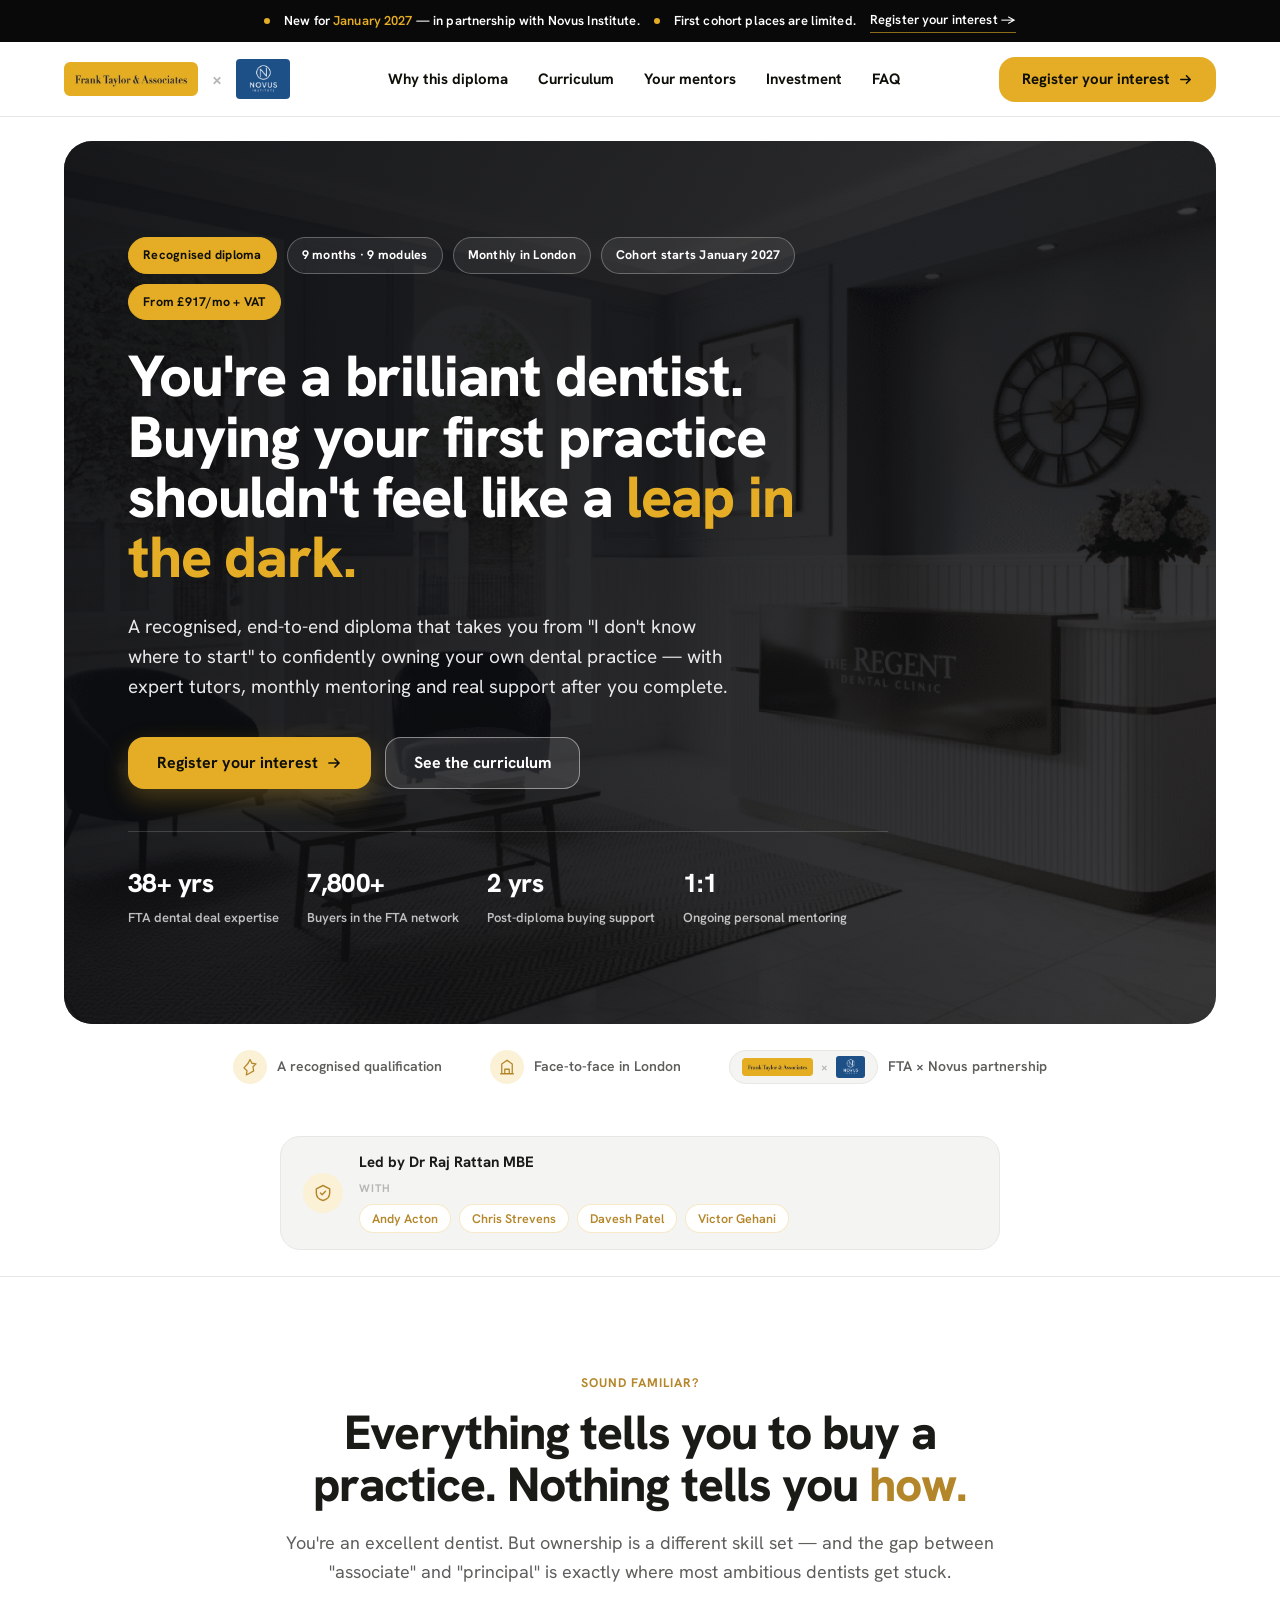
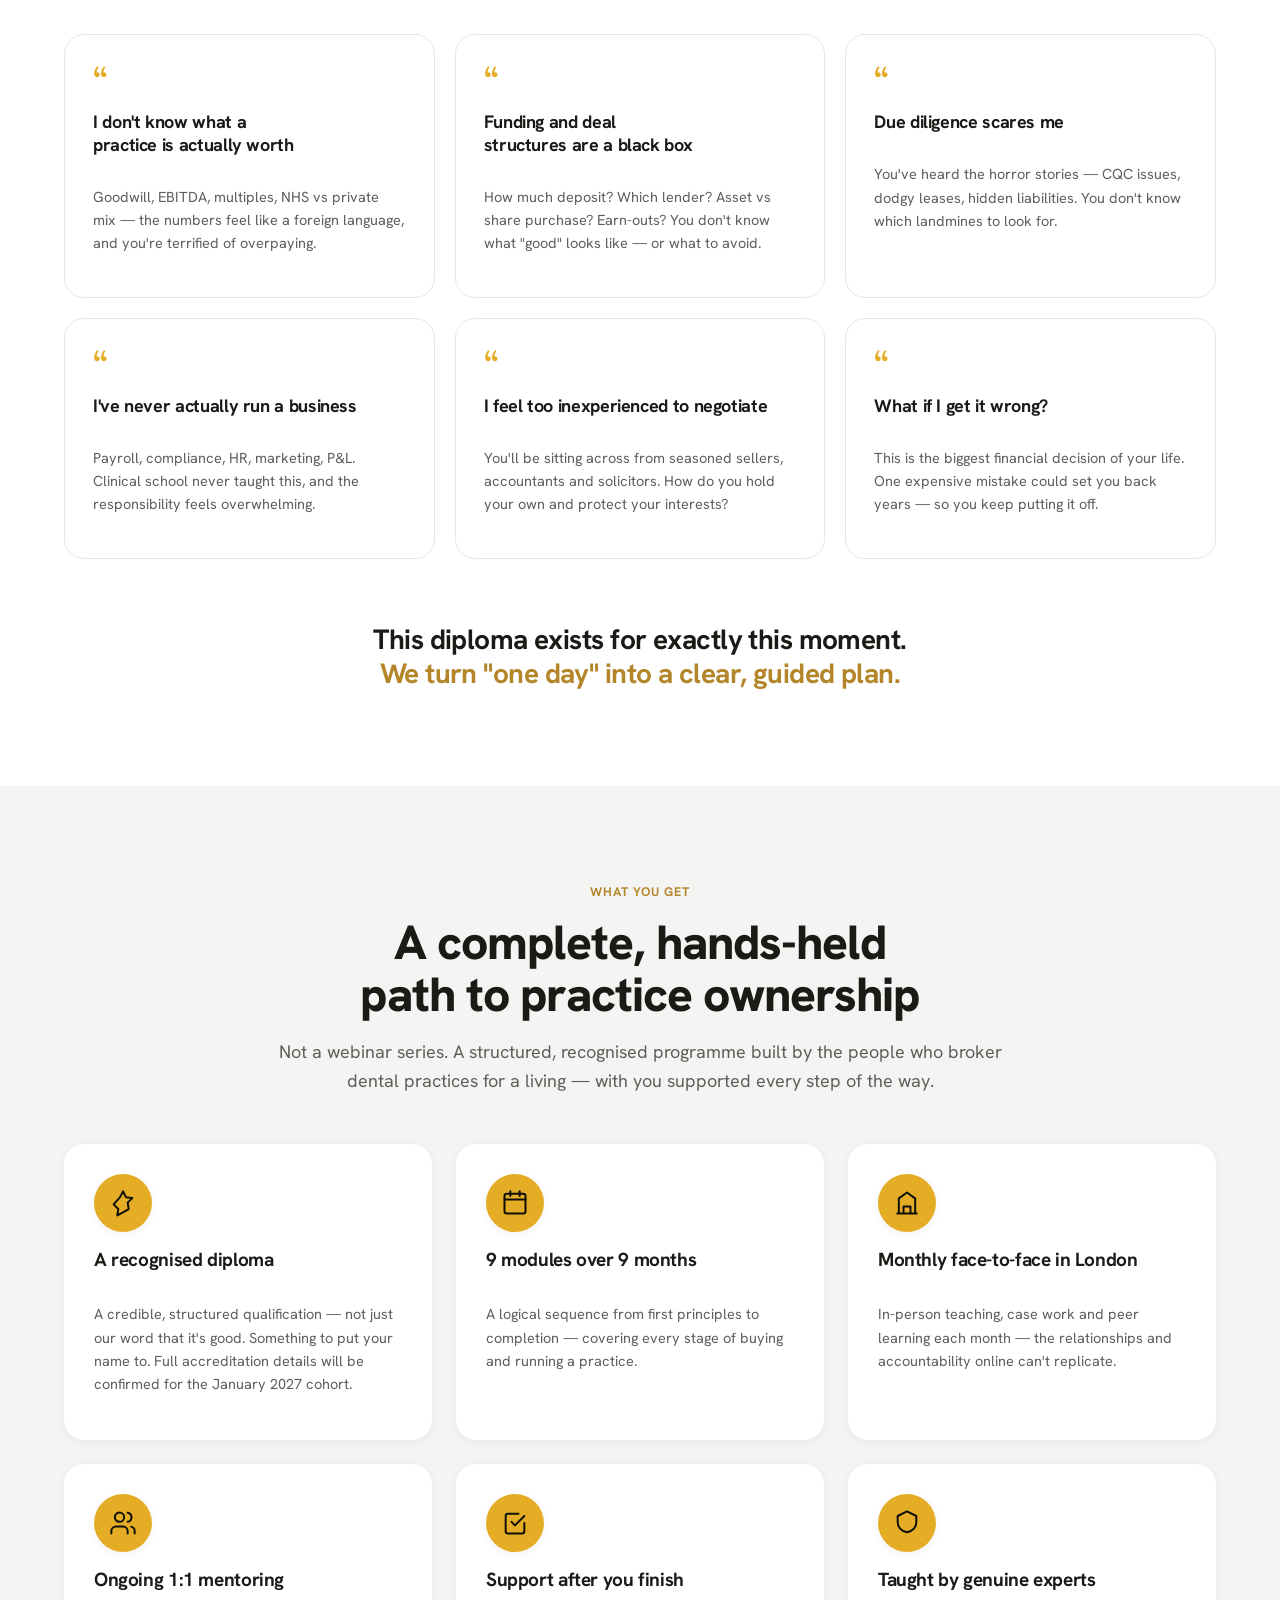
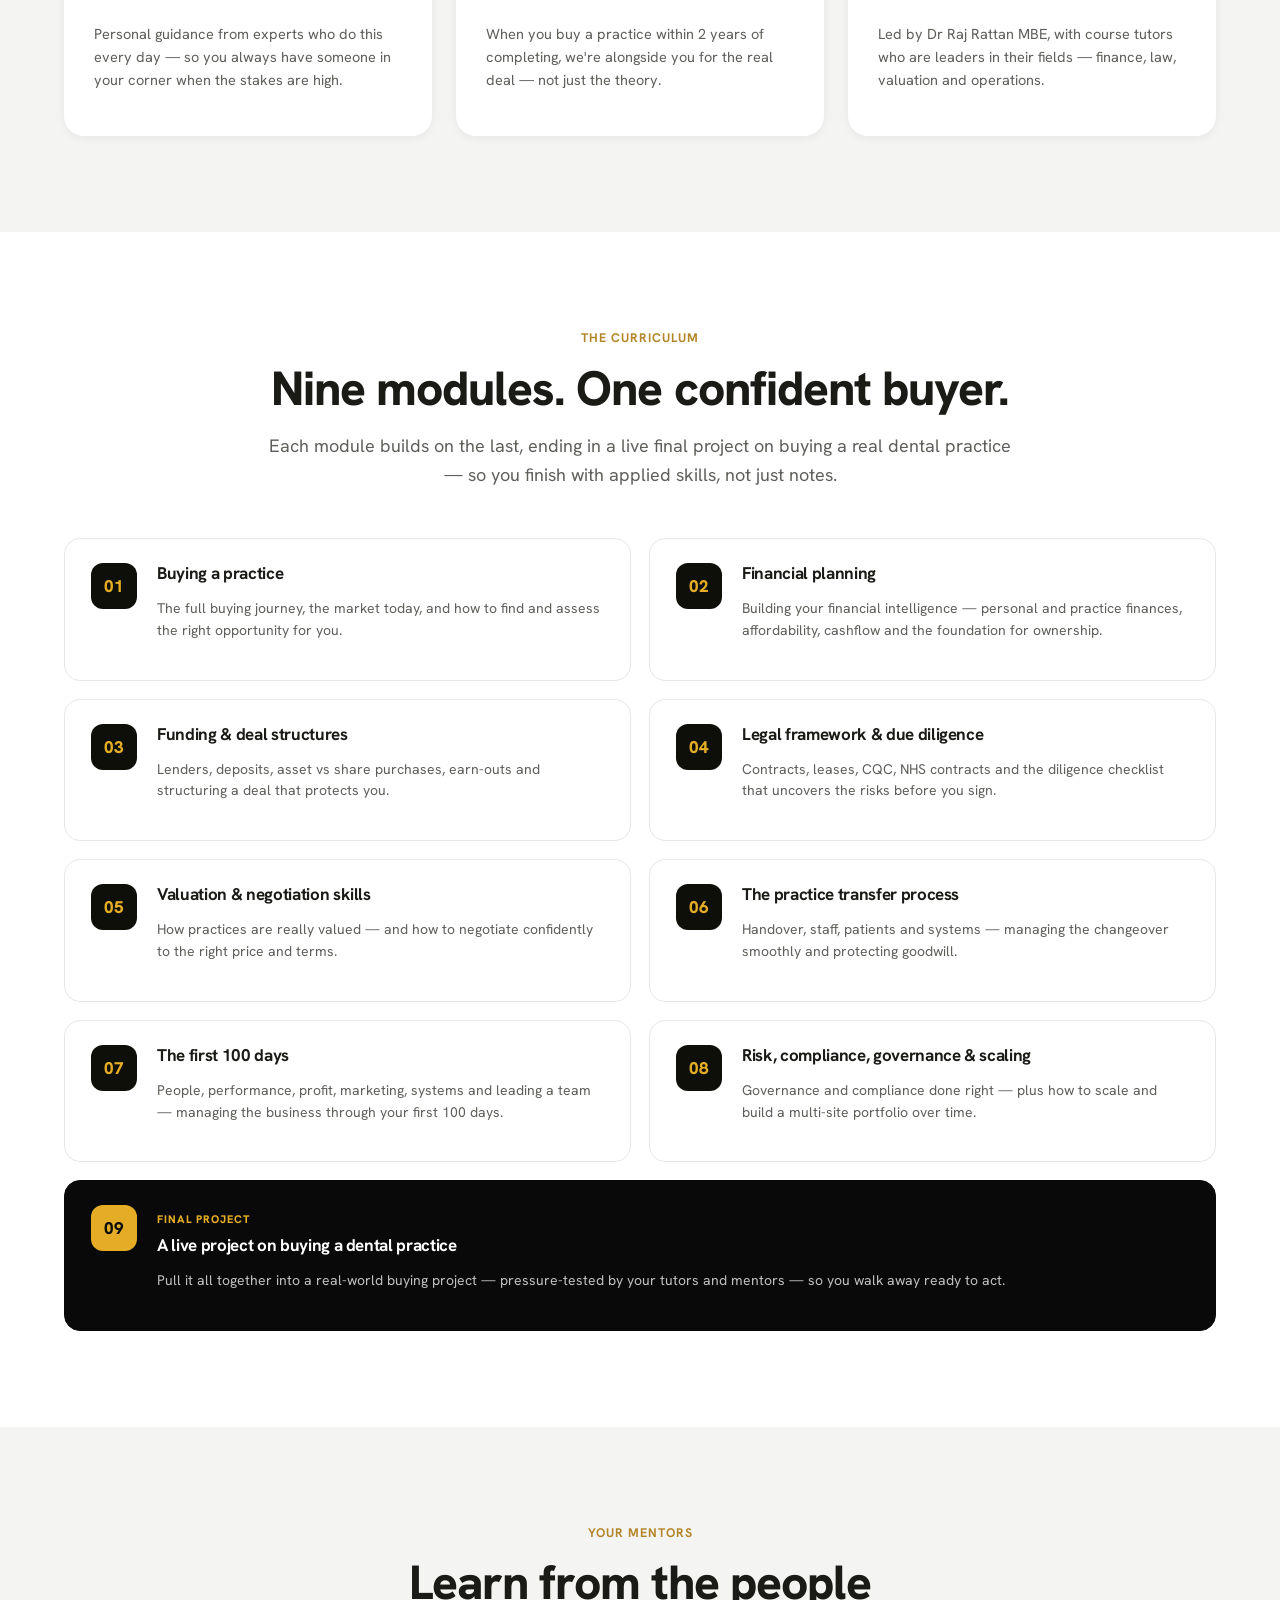
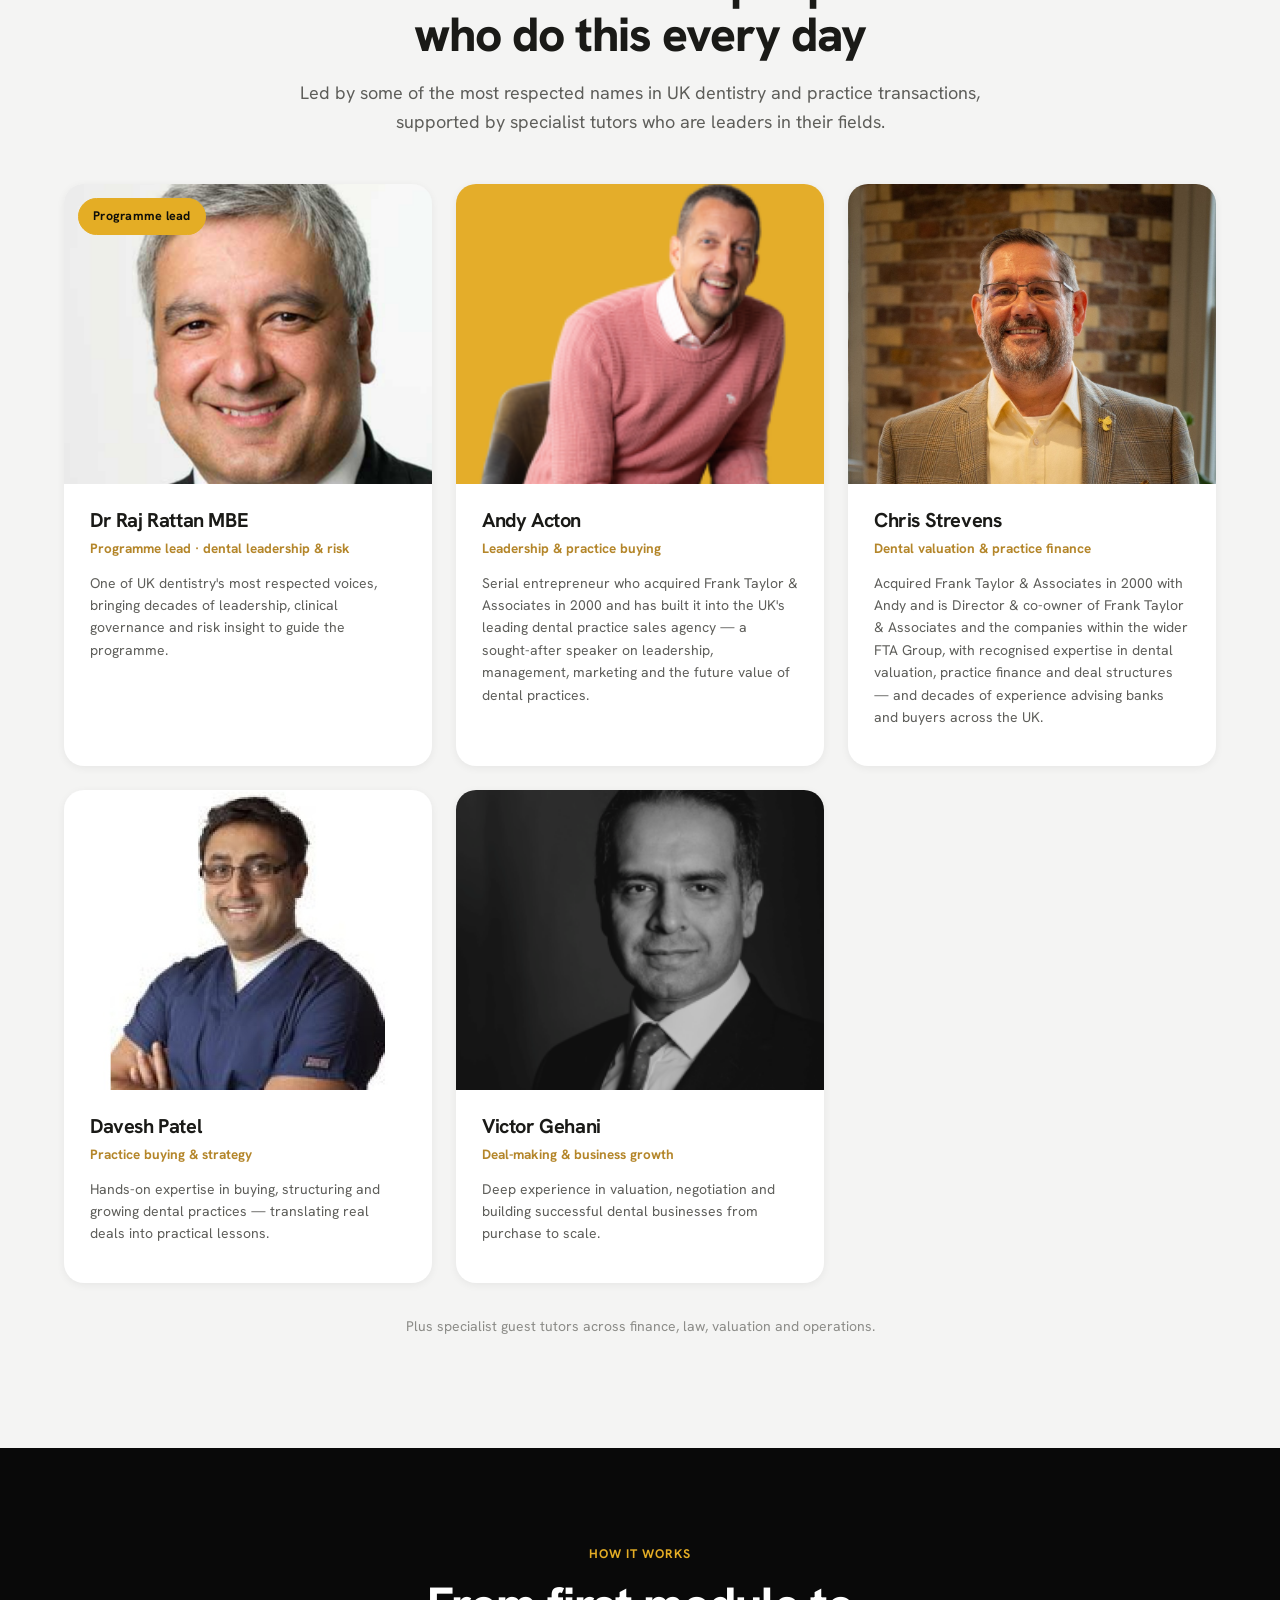
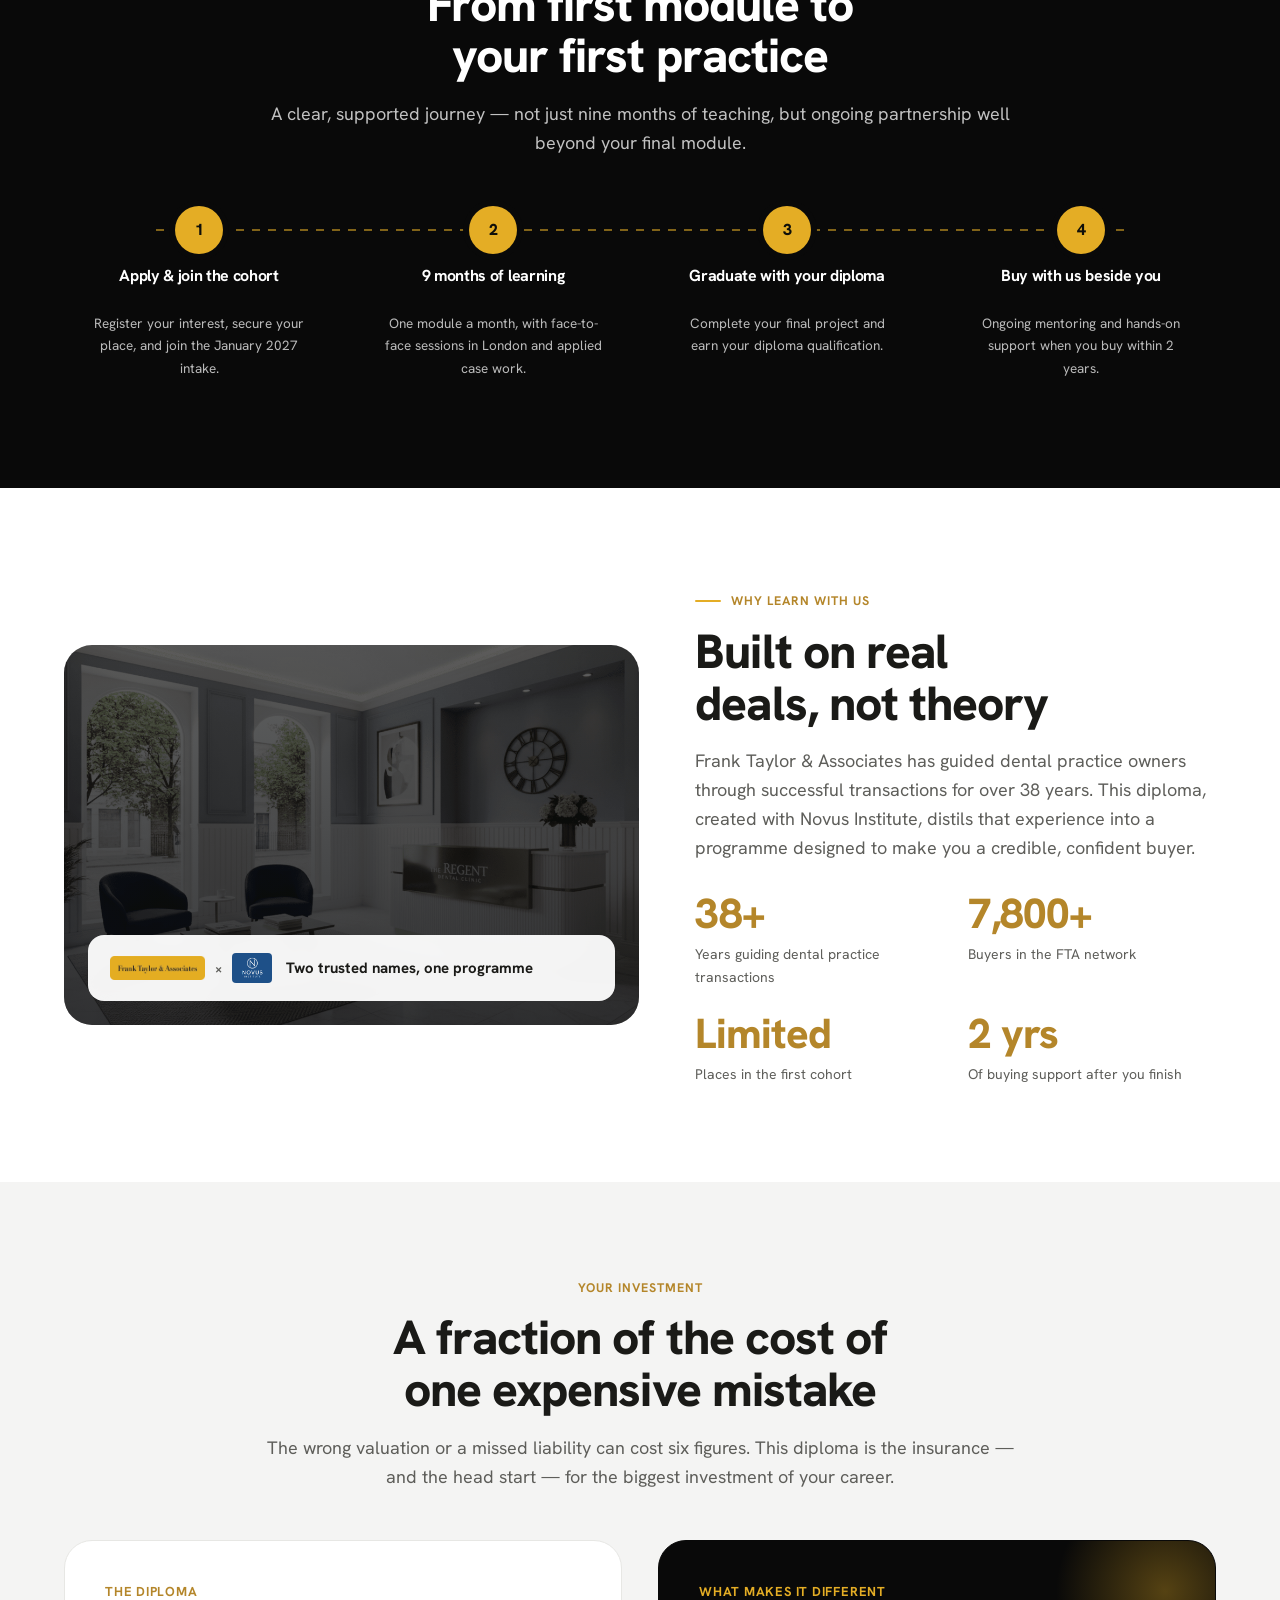
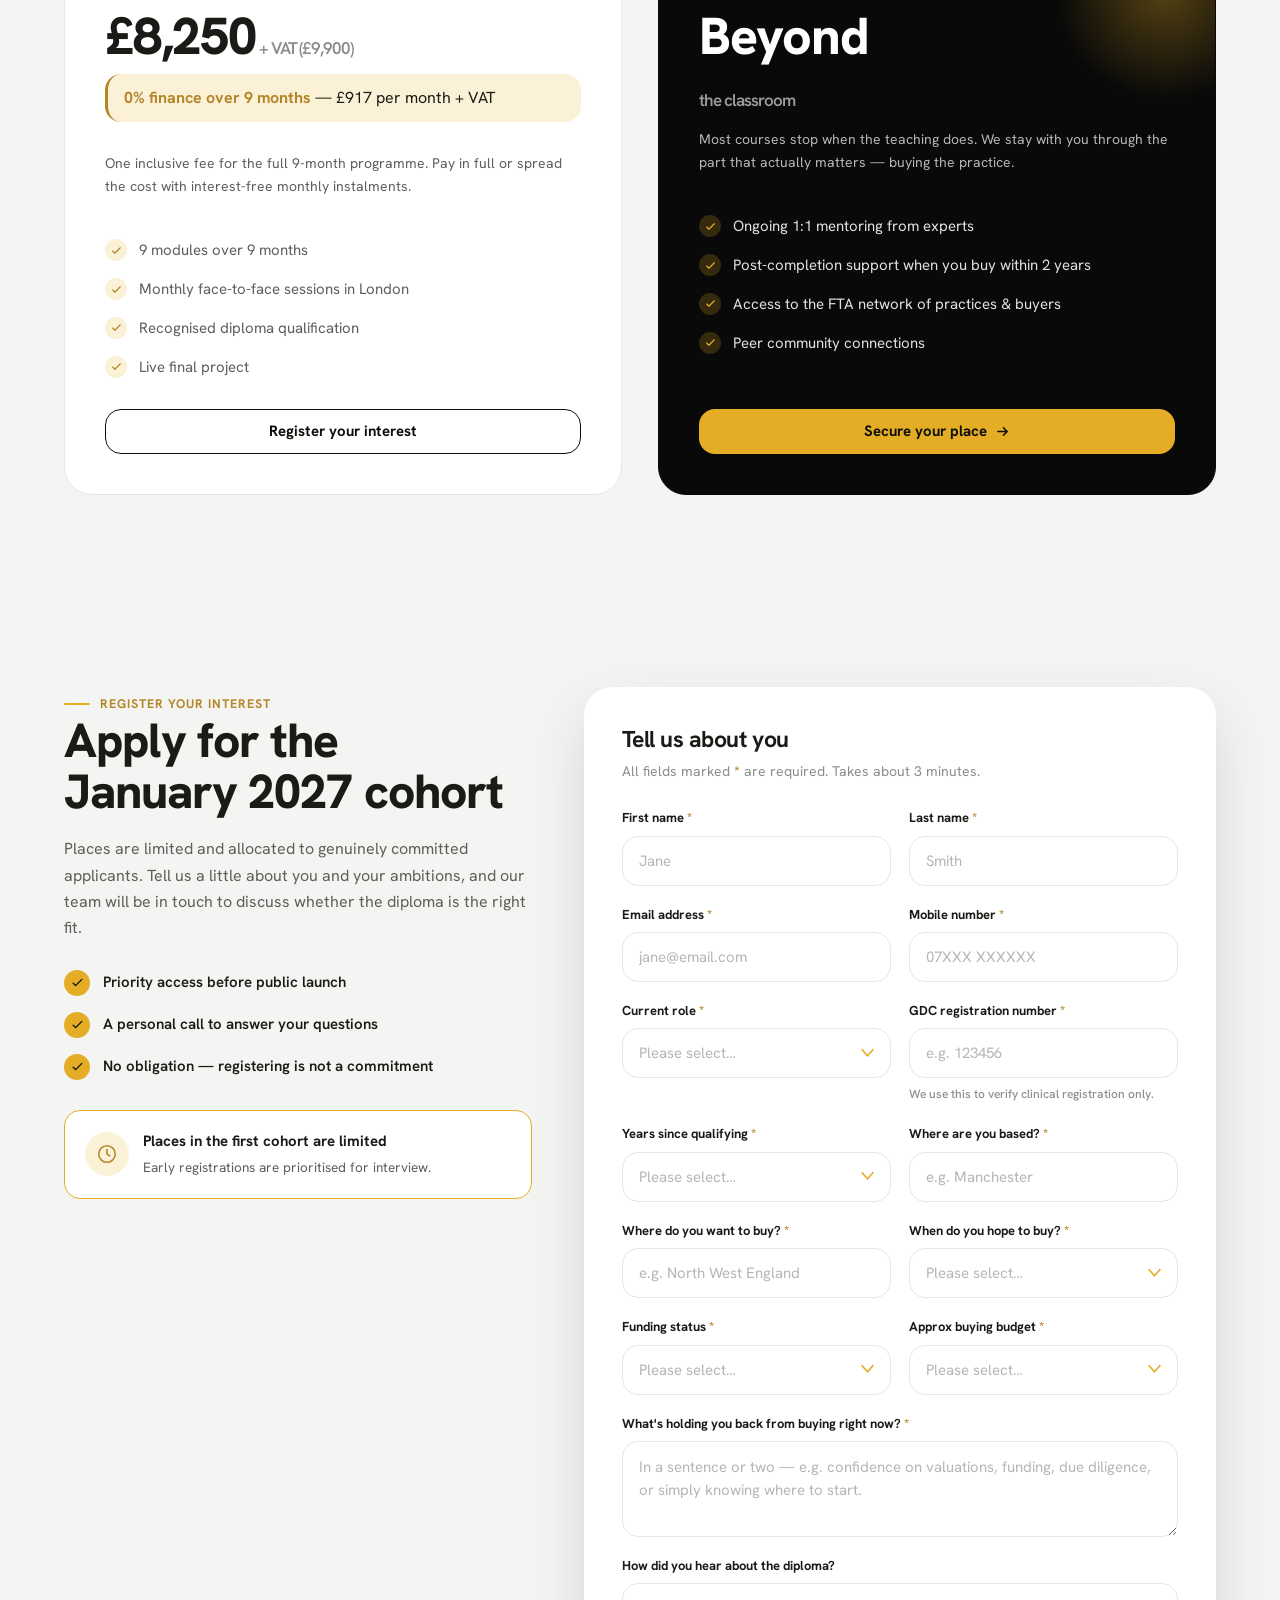
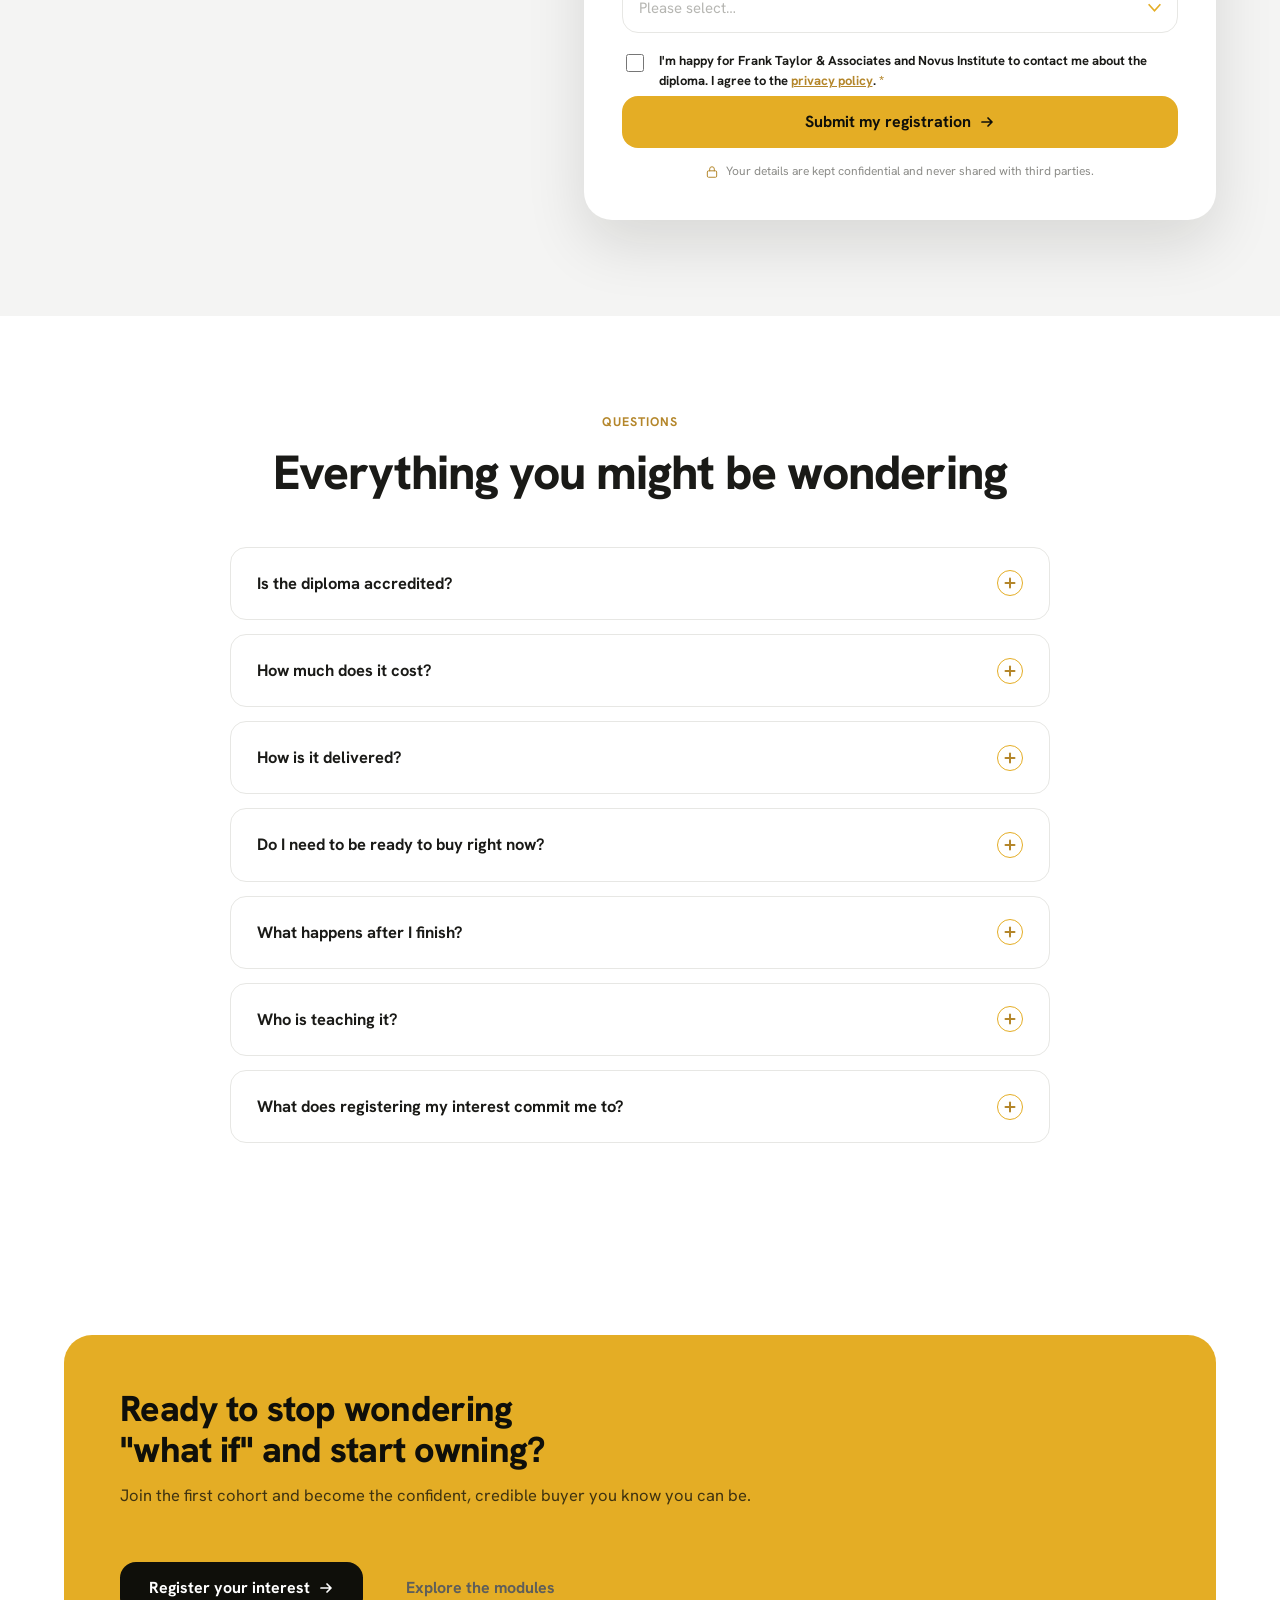
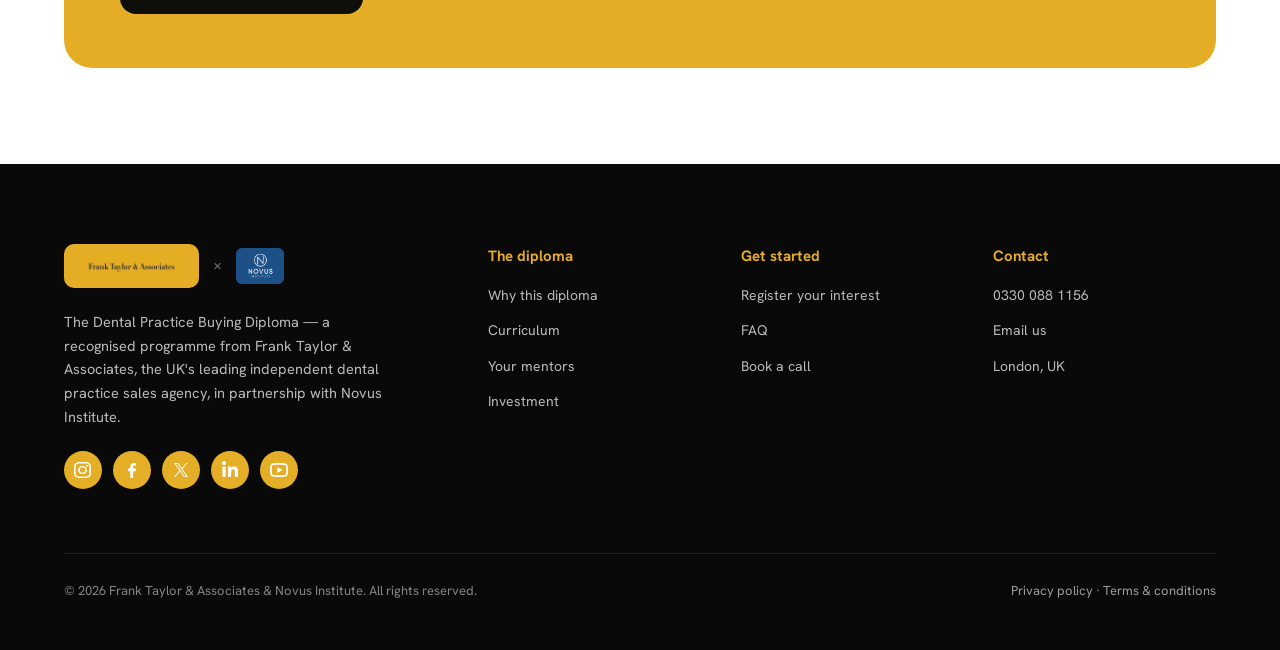
==== commit 800379cc: "Update mentor name and refine curriculum module copy for modules 2, 6, and 7. Co-authored-by: Cursor" ====
--- a/index.html
+++ b/index.html
@@ -107,7 +107,7 @@
           <span>Andy Acton</span>
           <span>Chris Strevens</span>
           <span>Davesh Patel</span>
-          <span>Vic Gethani</span>
+          <span>Victor Gehani</span>
         </div>
       </div>
     </div>
@@ -213,12 +213,12 @@
     </div>
     <div class="curric">
       <div class="mod reveal"><span class="num">01</span><div><h3>Buying a practice</h3><p>The full buying journey, the market today, and how to find and assess the right opportunity for you.</p></div></div>
-      <div class="mod reveal"><span class="num">02</span><div><h3>Financial planning</h3><p>Personal and practice finances, affordability, cashflow and building the financial foundation for ownership.</p></div></div>
+      <div class="mod reveal"><span class="num">02</span><div><h3>Financial planning</h3><p>Building your financial intelligence — personal and practice finances, affordability, cashflow and the foundation for ownership.</p></div></div>
       <div class="mod reveal"><span class="num">03</span><div><h3>Funding &amp; deal structures</h3><p>Lenders, deposits, asset vs share purchases, earn-outs and structuring a deal that protects you.</p></div></div>
       <div class="mod reveal"><span class="num">04</span><div><h3>Legal framework &amp; due diligence</h3><p>Contracts, leases, CQC, NHS contracts and the diligence checklist that uncovers the risks before you sign.</p></div></div>
       <div class="mod reveal"><span class="num">05</span><div><h3>Valuation &amp; negotiation skills</h3><p>How practices are really valued — and how to negotiate confidently to the right price and terms.</p></div></div>
-      <div class="mod reveal"><span class="num">06</span><div><h3>Transition from old to new owner</h3><p>Handover, staff, patients and systems — managing the changeover smoothly and protecting goodwill.</p></div></div>
-      <div class="mod reveal"><span class="num">07</span><div><h3>Running the practice from day one</h3><p>People, performance, marketing, systems and leading a team — managing the business from day one.</p></div></div>
+      <div class="mod reveal"><span class="num">06</span><div><h3>The practice transfer process</h3><p>Handover, staff, patients and systems — managing the changeover smoothly and protecting goodwill.</p></div></div>
+      <div class="mod reveal"><span class="num">07</span><div><h3>The first 100 days</h3><p>People, performance, profit, marketing, systems and leading a team — managing the business through your first 100 days.</p></div></div>
       <div class="mod reveal"><span class="num">08</span><div><h3>Risk, compliance, governance &amp; scaling</h3><p>Governance and compliance done right — plus how to scale and build a multi-site portfolio over time.</p></div></div>
       <div class="mod capstone reveal"><span class="num">09</span><div><span class="tag">Final project</span><h3>A live project on buying a dental practice</h3><p>Pull it all together into a real-world buying project — pressure-tested by your tutors and mentors — so you walk away ready to act.</p></div></div>
     </div>
@@ -251,8 +251,8 @@
         <div class="mentor-body"><h3>Davesh Patel</h3><div class="role">Practice buying &amp; strategy</div><p>Hands-on expertise in buying, structuring and growing dental practices — translating real deals into practical lessons.</p></div>
       </div>
       <div class="mentor-card reveal">
-        <div class="mentor-photo mentor-photo--vic"><img src="assets/img/mentors/vic-gethani.png" alt="Vic Gethani" loading="lazy" width="400" height="400"></div>
-        <div class="mentor-body"><h3>Vic Gethani</h3><div class="role">Deal-making &amp; business growth</div><p>Deep experience in valuation, negotiation and building successful dental businesses from purchase to scale.</p></div>
+        <div class="mentor-photo mentor-photo--vic"><img src="assets/img/mentors/vic-gethani.png" alt="Victor Gehani" loading="lazy" width="400" height="400"></div>
+        <div class="mentor-body"><h3>Victor Gehani</h3><div class="role">Deal-making &amp; business growth</div><p>Deep experience in valuation, negotiation and building successful dental businesses from purchase to scale.</p></div>
       </div>
     </div>
     <p class="center reveal" style="margin-top:32px;color:var(--fg-3);font-size:14px">Plus specialist guest tutors across finance, law, valuation and operations.</p>
@@ -525,7 +525,7 @@
       <details class="faq reveal"><summary>How is it delivered?<span class="plus"></span></summary><div class="faq-body">Nine modules across nine months, with a face-to-face meeting in London each month. Between sessions you'll work through applied case material, culminating in a live final project on buying a dental practice.</div></details>
       <details class="faq reveal"><summary>Do I need to be ready to buy right now?<span class="plus"></span></summary><div class="faq-body">No. The diploma is designed for ambitious dentists at the "I want to, but I'm not sure how" stage. Whether you plan to buy in 12 months or are still exploring, you'll finish ready and confident.</div></details>
       <details class="faq reveal"><summary>What happens after I finish?<span class="plus"></span></summary><div class="faq-body">You receive ongoing mentoring, and if you go on to buy a practice within two years of completing, we provide hands-on support as you buy — backed by the wider FTA network.</div></details>
-      <details class="faq reveal"><summary>Who is teaching it?<span class="plus"></span></summary><div class="faq-body">The programme is led by Dr Raj Rattan MBE, alongside Andy Acton, Chris Strevens, Davesh Patel, Vic Gethani and specialist guest tutors who are leaders in finance, law, valuation and practice operations.</div></details>
+      <details class="faq reveal"><summary>Who is teaching it?<span class="plus"></span></summary><div class="faq-body">The programme is led by Dr Raj Rattan MBE, alongside Andy Acton, Chris Strevens, Davesh Patel, Victor Gehani and specialist guest tutors who are leaders in finance, law, valuation and practice operations.</div></details>
       <details class="faq reveal"><summary>What does registering my interest commit me to?<span class="plus"></span></summary><div class="faq-body">Nothing. Registering simply gives you priority access and a personal call to learn more. There's no obligation to enrol.</div></details>
     </div>
   </div>
--- a/assets/css/landing.css
+++ b/assets/css/landing.css
@@ -241,7 +241,21 @@
 .field-group .hint{font-size:12px;color:var(--fg-3);font-weight:500}
 .inp{height:50px;border:1.5px solid var(--border);border-radius:var(--r-md);padding:0 16px;font-size:15px;font-family:var(--font-sans);color:var(--fg-1);background:#fff;width:100%;transition:border-color var(--dur) var(--ease),box-shadow var(--dur) var(--ease)}
 textarea.inp{height:auto;padding:14px 16px;resize:vertical;min-height:96px;line-height:1.5}
-select.inp{appearance:none;background-image:url("../icons/down-yellow-plain-arrow.svg");background-repeat:no-repeat;background-position:right 16px center;background-size:13px;padding-right:42px;cursor:pointer}
+.custom-select{position:relative;width:100%}
+.custom-select > select.inp{position:absolute;width:1px;height:1px;padding:0;margin:-1px;overflow:hidden;clip:rect(0,0,0,0);white-space:nowrap;border:0}
+.custom-select-trigger{display:flex;align-items:center;justify-content:space-between;gap:12px;text-align:left;cursor:pointer}
+.custom-select-trigger .value{flex:1;min-width:0;overflow:hidden;text-overflow:ellipsis;white-space:nowrap}
+.custom-select-trigger .value.is-placeholder{color:var(--fg-4)}
+.custom-select-trigger .chev{flex:none;width:13px;height:13px;transition:transform var(--dur) var(--ease)}
+.custom-select.open .custom-select-trigger .chev{transform:rotate(180deg)}
+.custom-select-list{position:absolute;left:0;right:0;top:calc(100% + 6px);z-index:20;margin:0;padding:6px;list-style:none;background:#fff;border:1.5px solid var(--border);border-radius:var(--r-md);box-shadow:var(--shadow-md);max-height:240px;overflow:auto;display:none}
+.custom-select.open .custom-select-list{display:block}
+.custom-select-option{width:100%;border:0;background:transparent;border-radius:calc(var(--r-md) - 4px);padding:11px 12px;font-size:15px;font-family:var(--font-sans);color:var(--fg-1);text-align:left;cursor:pointer;transition:background var(--dur) var(--ease),color var(--dur) var(--ease)}
+.custom-select-option:hover,.custom-select-option:focus-visible{background:var(--gold-tint);outline:none}
+.custom-select-option[aria-selected="true"]{background:var(--gold-tint);color:var(--gold-deep);font-weight:600}
+.custom-select.open .custom-select-trigger,
+.custom-select-trigger:focus-visible{outline:none;border-color:var(--gold);box-shadow:0 0 0 3px var(--gold-tint)}
+.custom-select.invalid .custom-select-trigger{border-color:#d64545;box-shadow:0 0 0 3px rgba(214,69,69,.12)}
 .inp::placeholder{color:var(--fg-4)}
 .inp:focus{outline:none;border-color:var(--gold);box-shadow:0 0 0 3px var(--gold-tint)}
 .inp.invalid{border-color:#d64545;box-shadow:0 0 0 3px rgba(214,69,69,.12)}
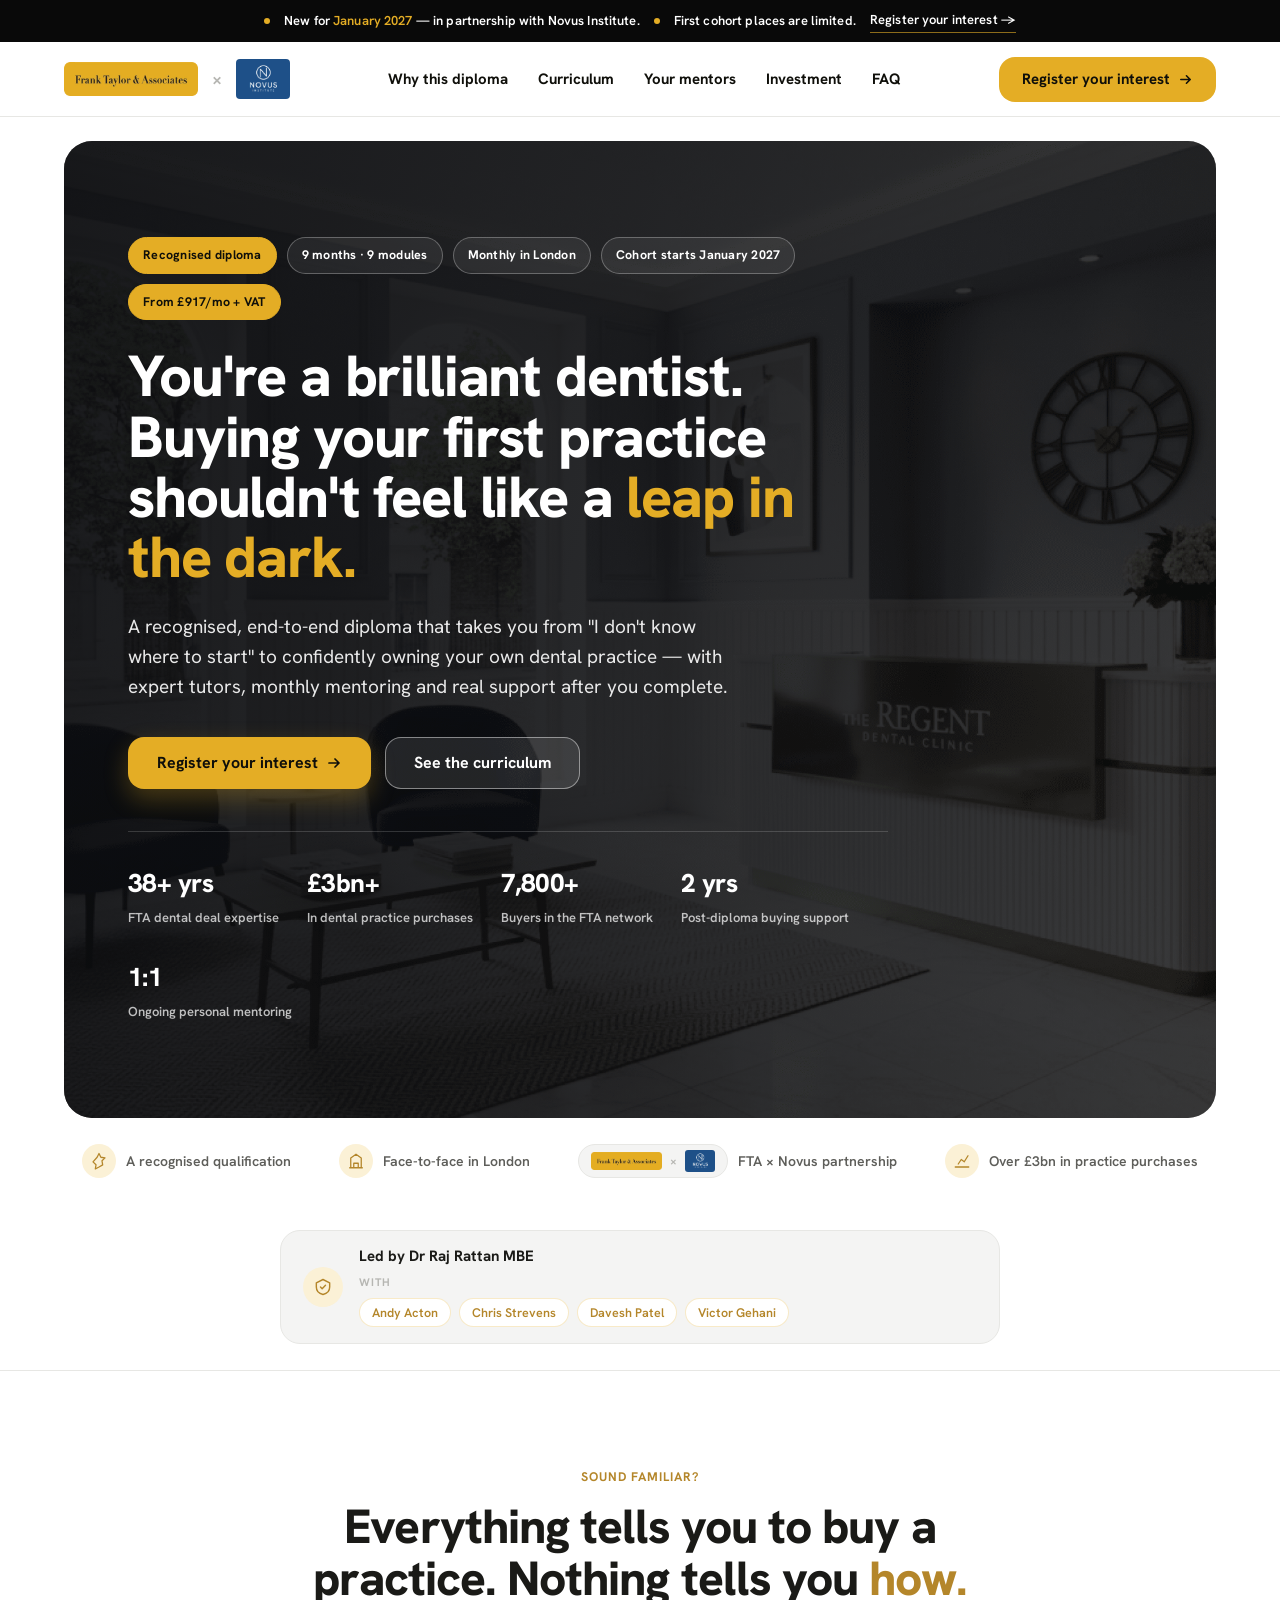
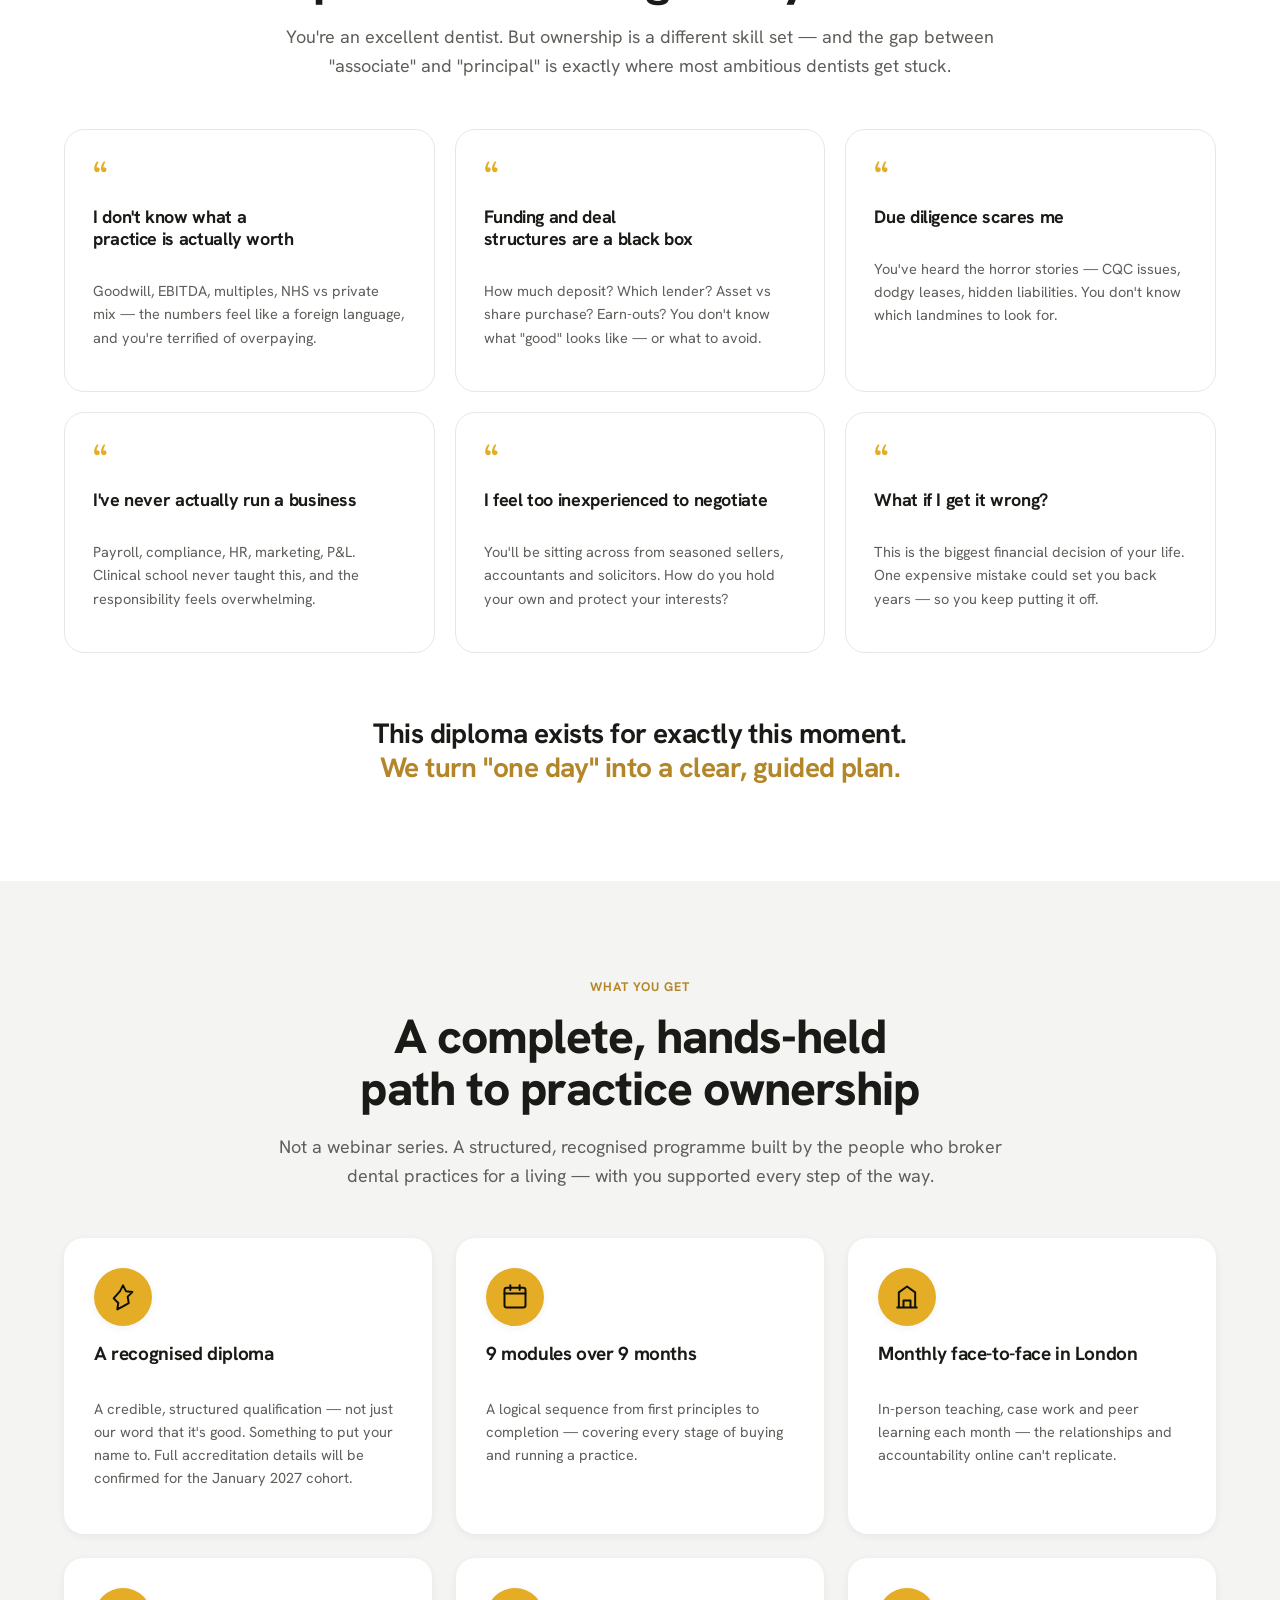
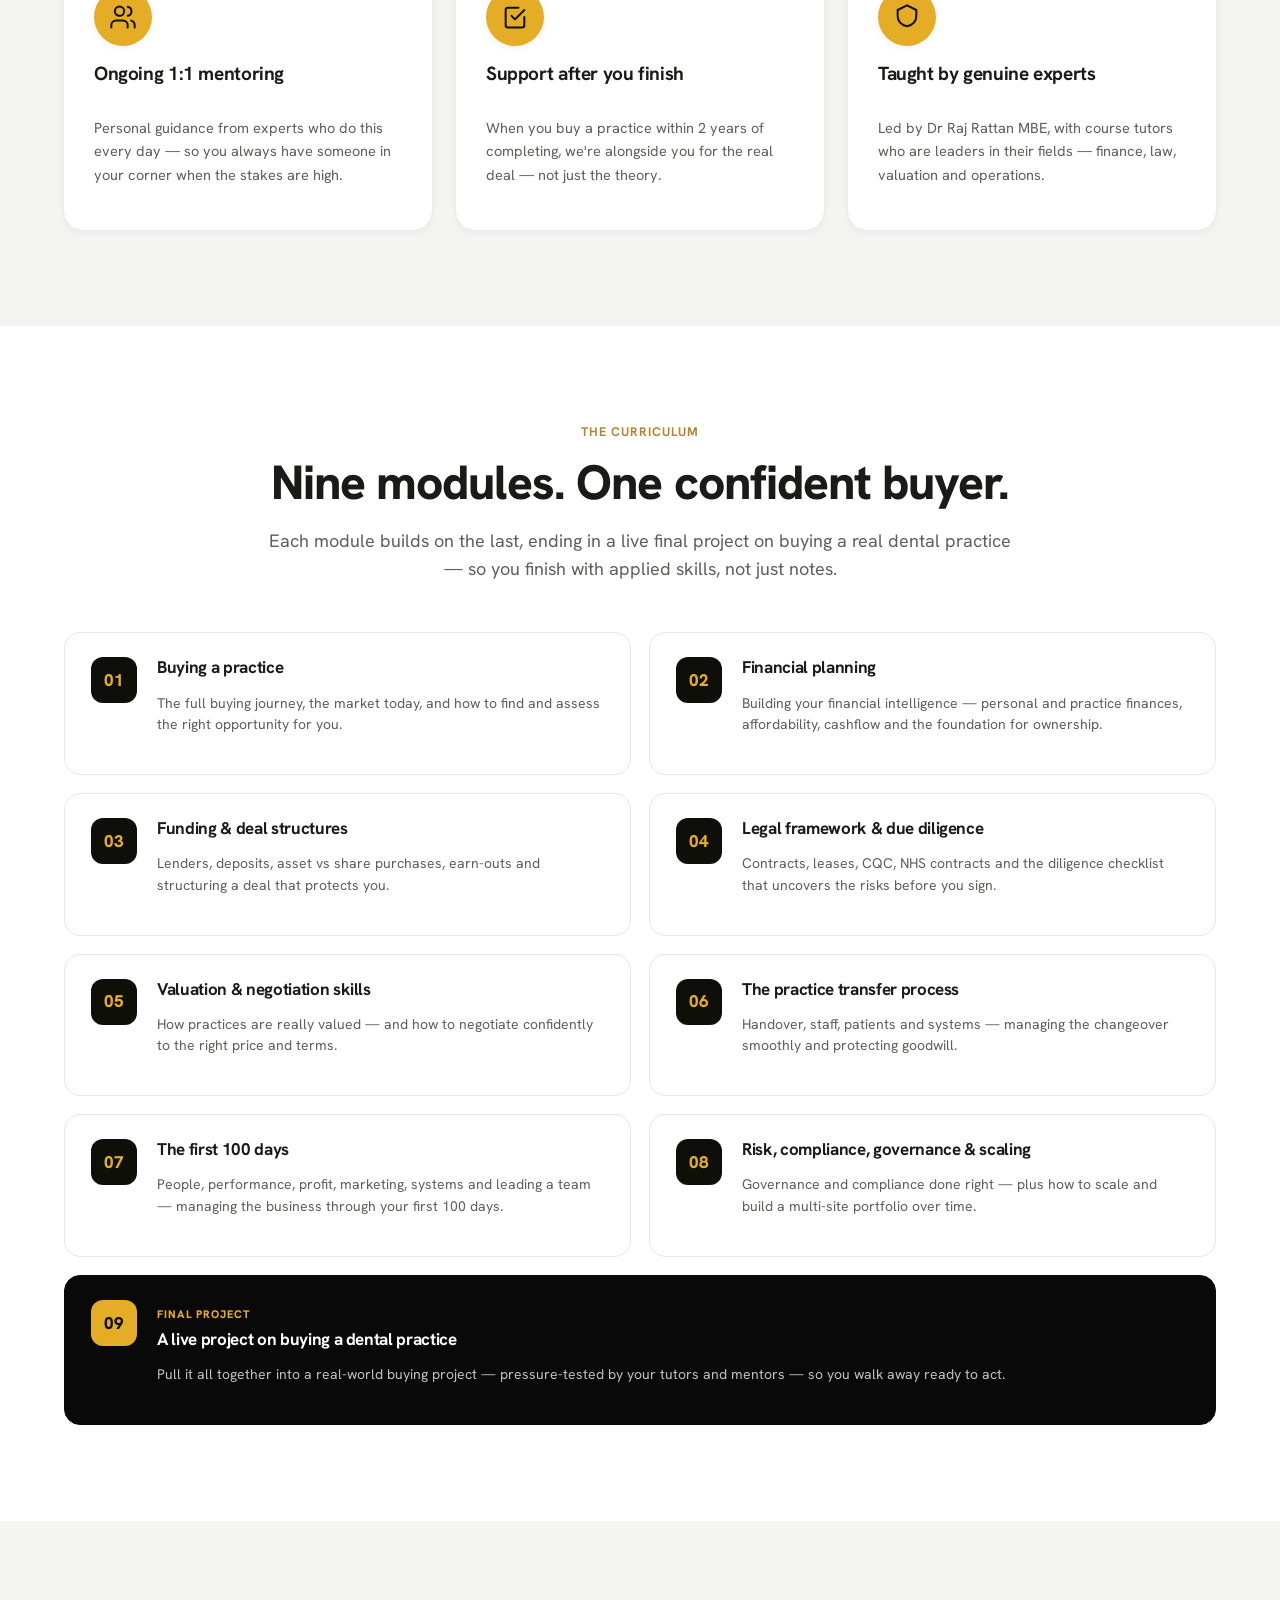
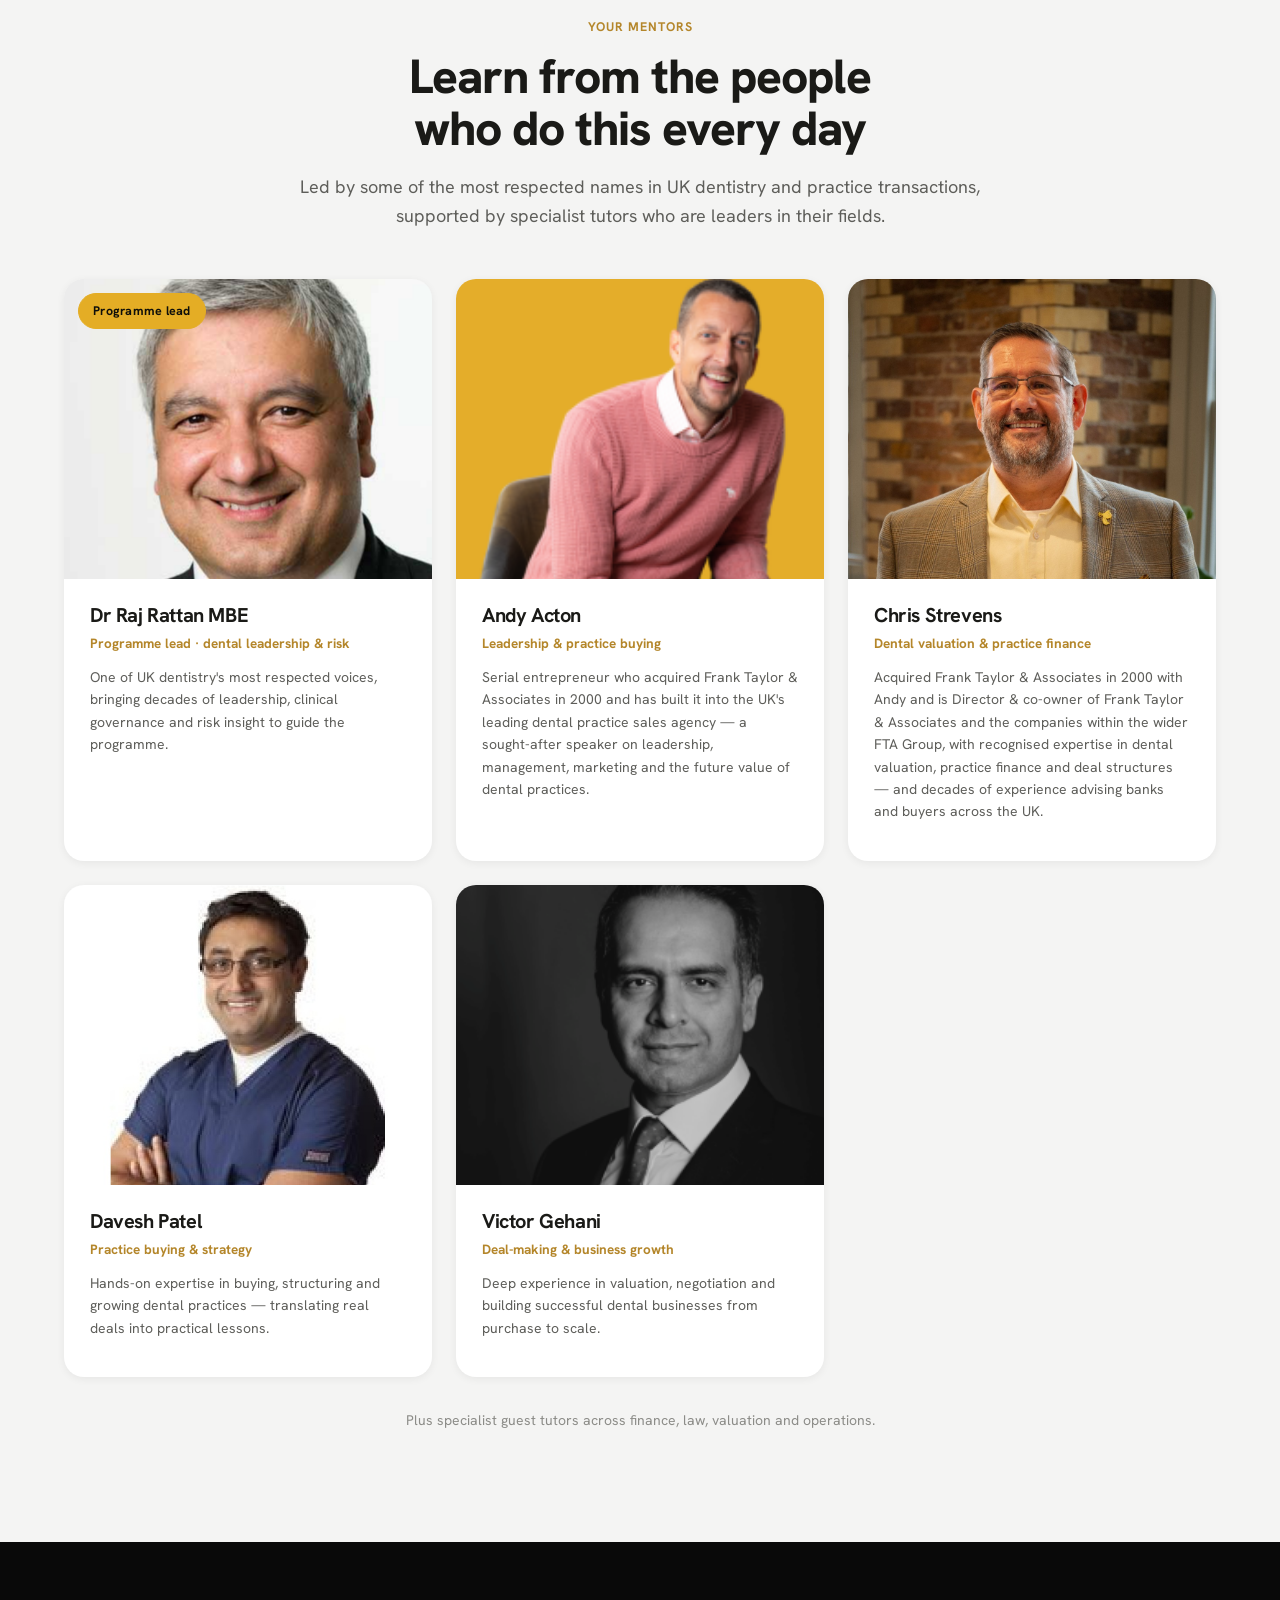
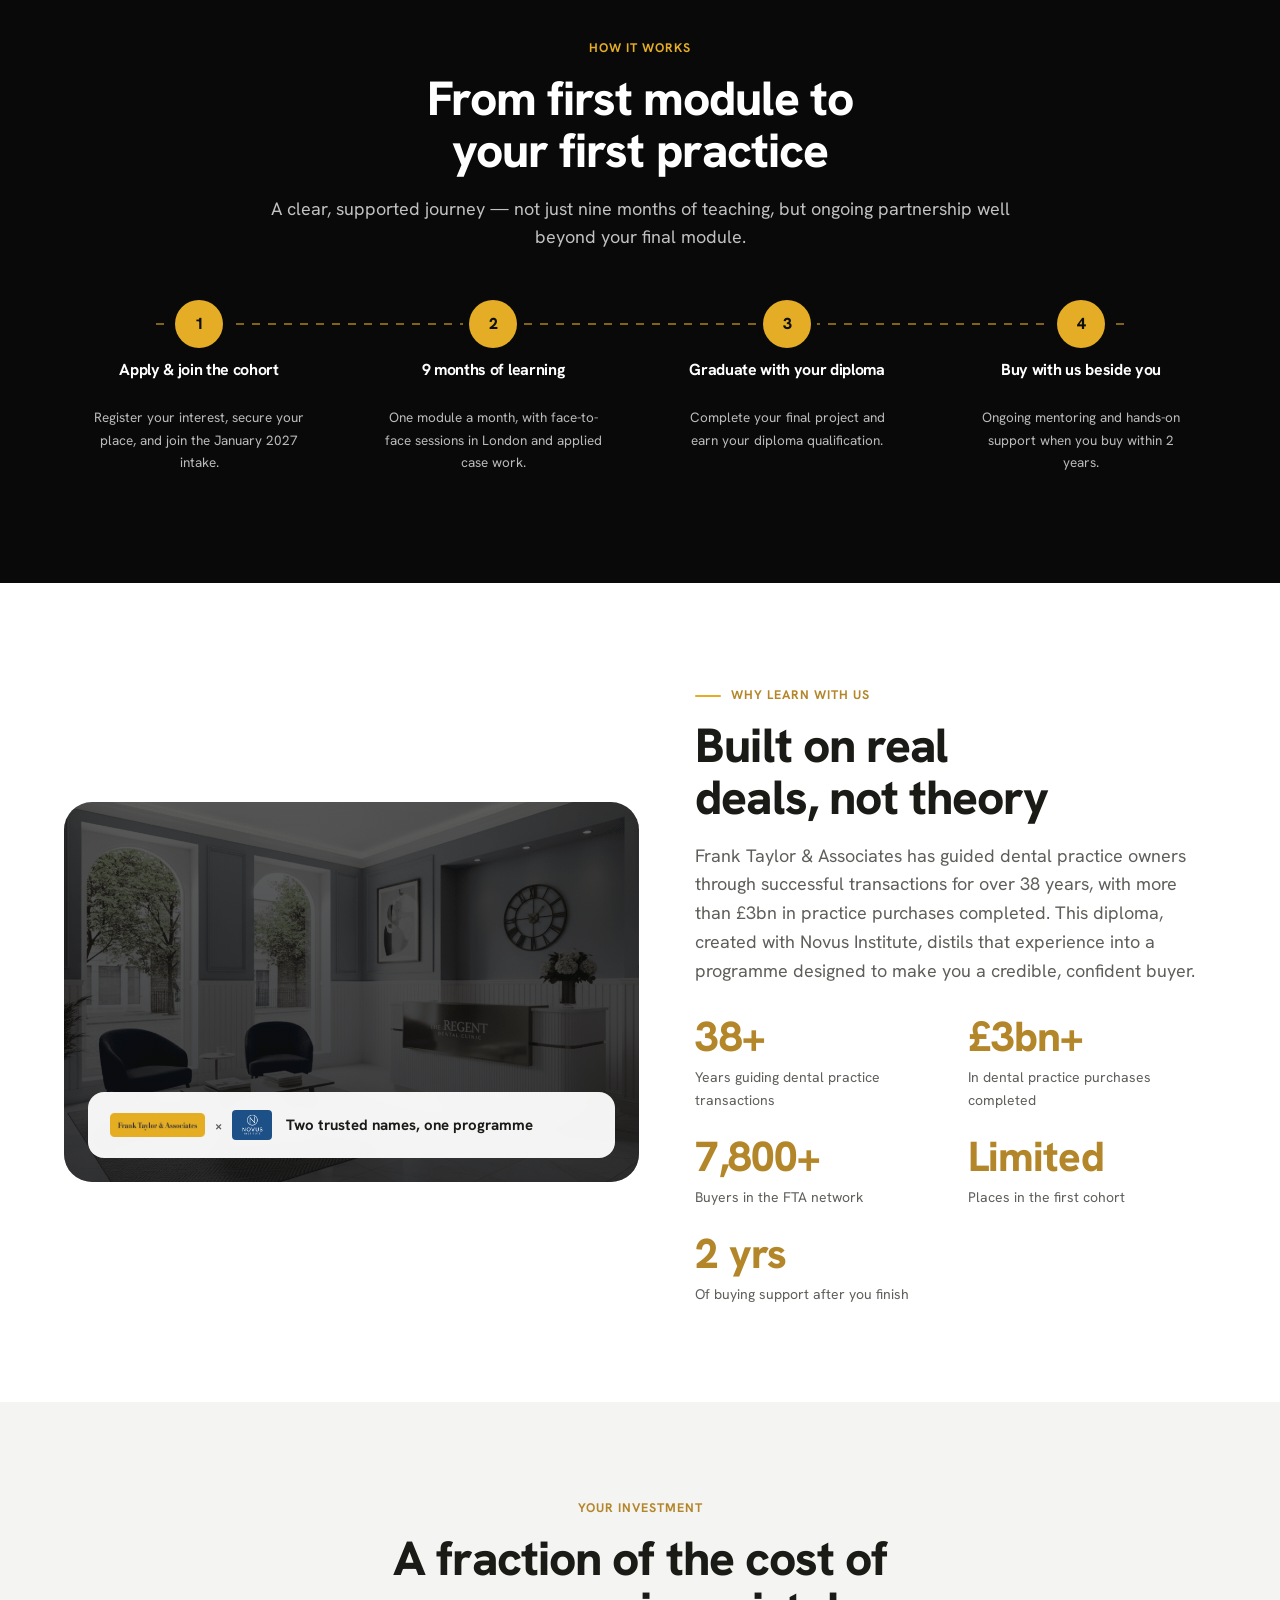
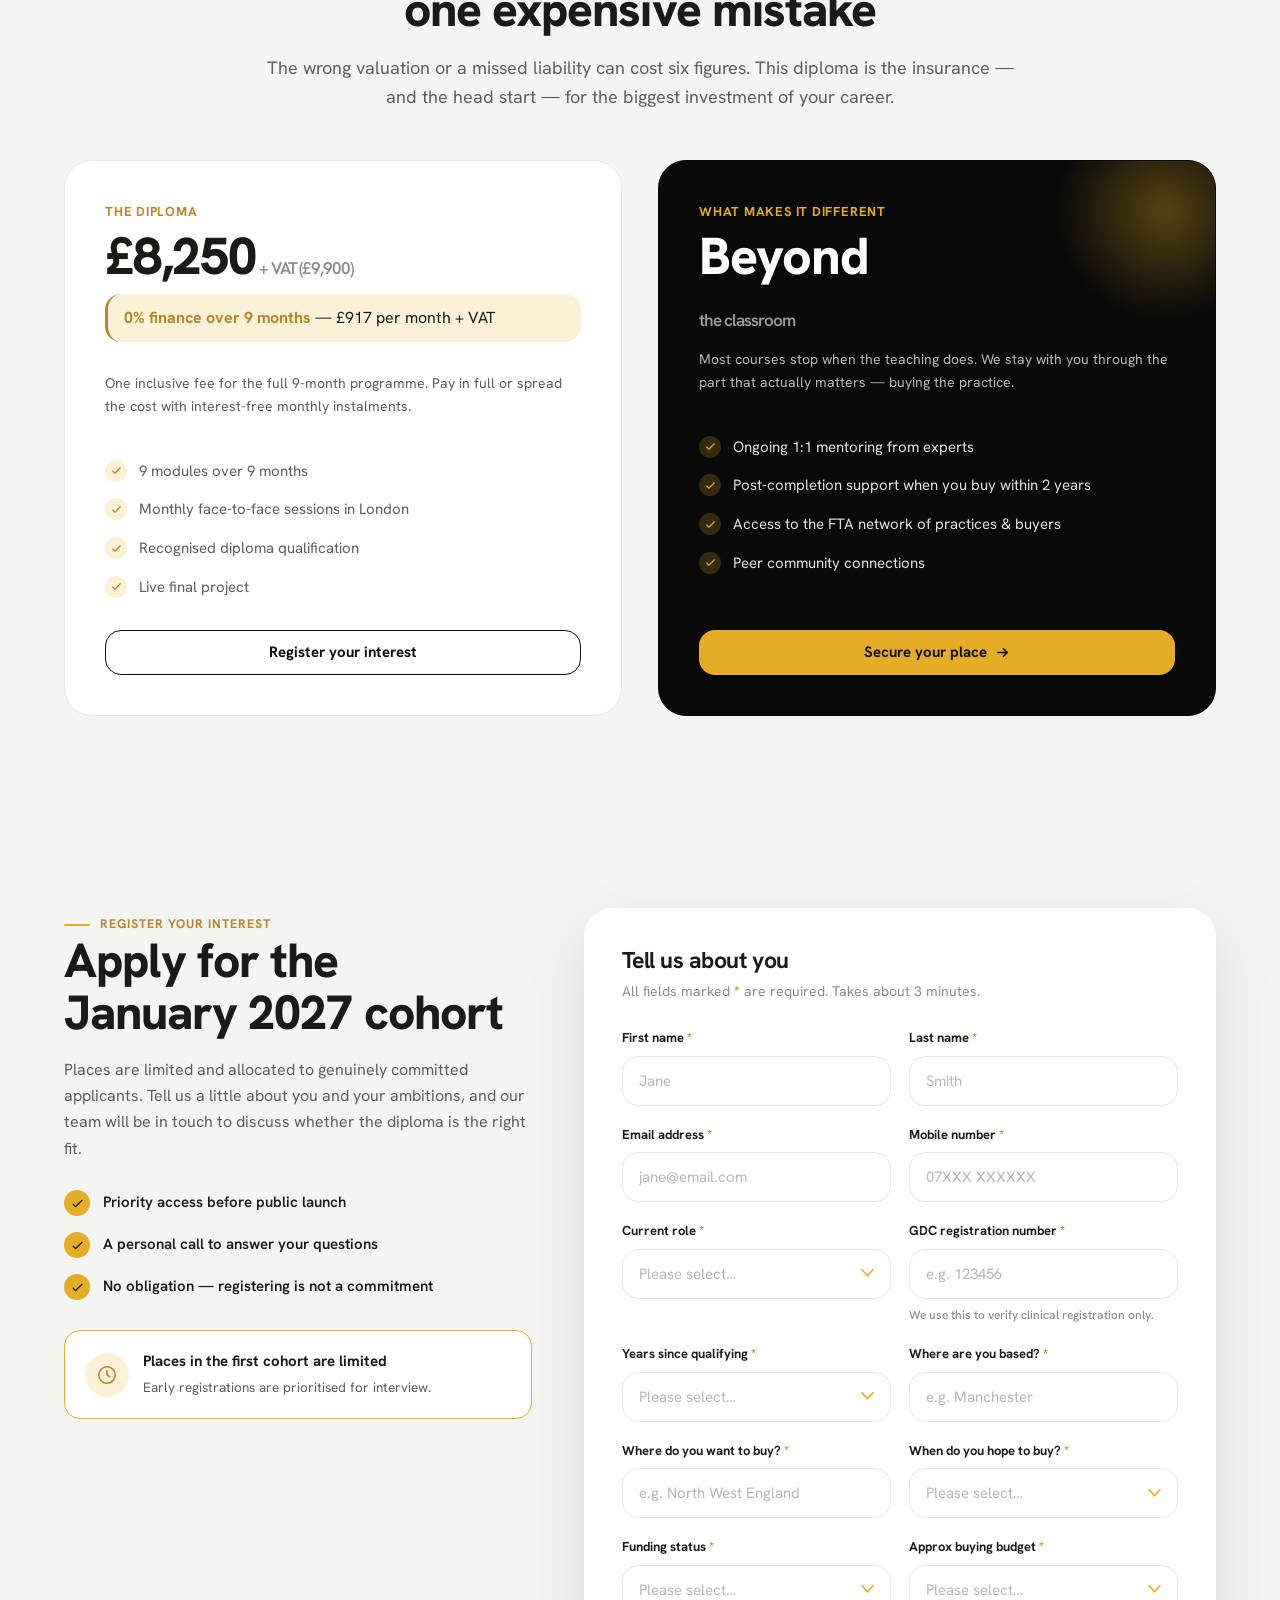
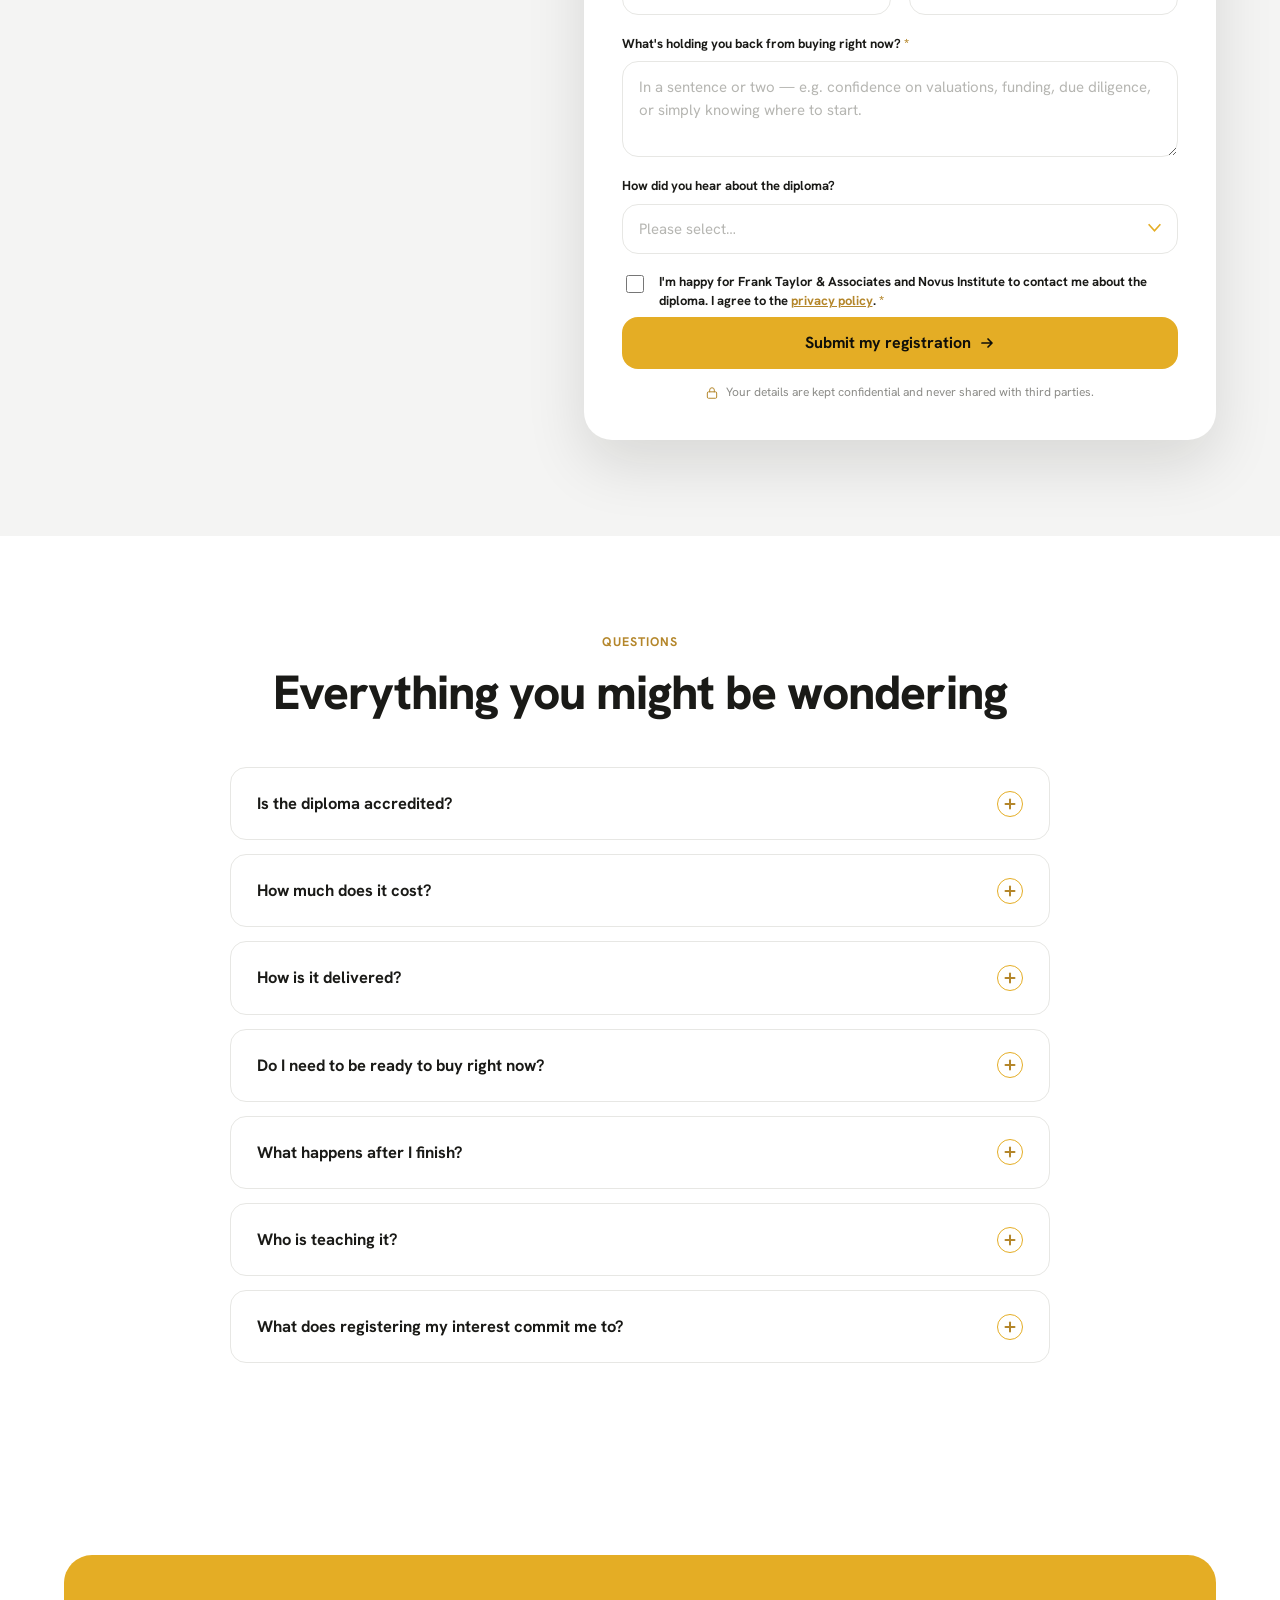
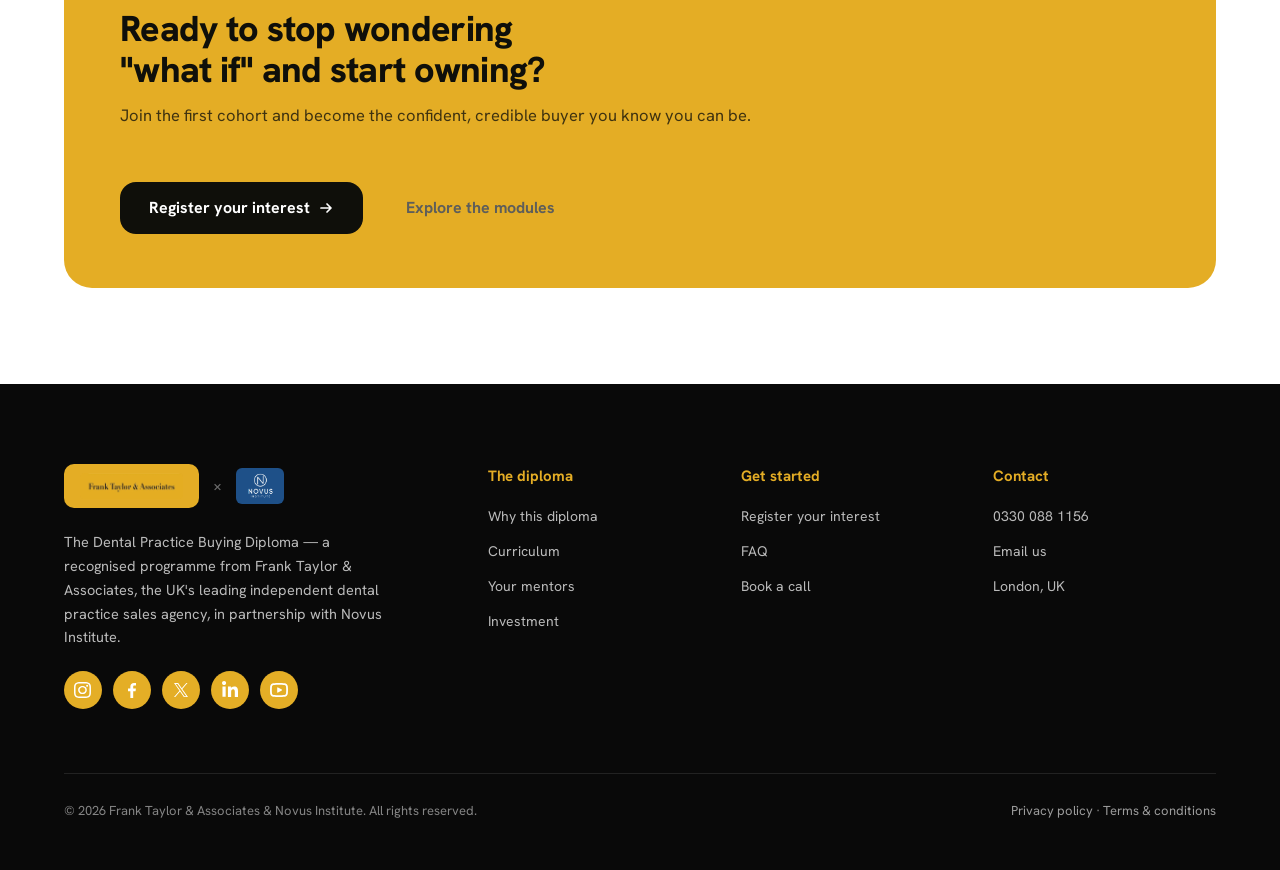
==== commit ca66a299: "Add £3bn+ practice purchase stats to hero, credibility strip, and authority section. Co-authored-by:" ====
--- a/index.html
+++ b/index.html
@@ -81,6 +81,7 @@
         </div>
         <div class="hero-trust">
           <div class="ht"><b>38+ yrs</b><span>FTA dental deal expertise</span></div>
+          <div class="ht"><b>&pound;3bn+</b><span>In dental practice purchases</span></div>
           <div class="ht"><b>7,800+</b><span>Buyers in the FTA network</span></div>
           <div class="ht"><b>2 yrs</b><span>Post-diploma buying support</span></div>
           <div class="ht"><b>1:1</b><span>Ongoing personal mentoring</span></div>
@@ -96,6 +97,7 @@
     <div class="cred-item"><span class="ic"><svg viewBox="0 0 24 24" fill="none"><path d="M12 2l2.5 5 5.5.8-4 3.9.9 5.5L12 20l-4.9 2.6.9-5.5-4-3.9L9.5 7 12 2z" stroke="currentColor" stroke-width="1.7" stroke-linejoin="round"/></svg></span>A recognised qualification</div>
     <div class="cred-item"><span class="ic"><svg viewBox="0 0 24 24" fill="none"><path d="M3 21h18M5 21V8l7-5 7 5v13M9 21v-6h6v6" stroke="currentColor" stroke-width="1.7" stroke-linejoin="round"/></svg></span>Face-to-face in London</div>
     <div class="cred-item"><span class="ic ic-partnership"><img class="fta-logo" src="assets/img/logo.png" alt=""><span class="mini-x">&times;</span><img class="novus-logo" src="assets/img/novus-logo.png" alt="Novus Institute"></span>FTA × Novus partnership</div>
+    <div class="cred-item"><span class="ic"><svg viewBox="0 0 24 24" fill="none"><path d="M3 20h18M7 16l4-6 4 3 5-8" stroke="currentColor" stroke-width="1.7" stroke-linecap="round" stroke-linejoin="round"/></svg></span>Over &pound;3bn in practice purchases</div>
   </div>
   <div class="container cred-lead-row">
     <div class="cred-lead-banner">
@@ -295,9 +297,10 @@
       <div class="authority-body reveal">
         <span class="eyebrow eyebrow-line">Why learn with us</span>
         <h2 style="font-size:var(--fs-h1);line-height:var(--lh-h1);margin-top:14px">Built on real deals, not theory</h2>
-        <p class="lead" style="margin-top:18px">Frank Taylor &amp; Associates has guided dental practice owners through successful transactions for over 38 years. This diploma, created with Novus Institute, distils that experience into a programme designed to make you a credible, confident buyer.</p>
+        <p class="lead" style="margin-top:18px">Frank Taylor &amp; Associates has guided dental practice owners through successful transactions for over 38 years, with more than &pound;3bn in practice purchases completed. This diploma, created with Novus Institute, distils that experience into a programme designed to make you a credible, confident buyer.</p>
         <div class="stat-row">
           <div class="stat reveal"><b>38+</b><span>Years guiding dental practice transactions</span></div>
+          <div class="stat reveal"><b>&pound;3bn+</b><span>In dental practice purchases completed</span></div>
           <div class="stat reveal"><b>7,800+</b><span>Buyers in the FTA network</span></div>
           <div class="stat reveal"><b>Limited</b><span>Places in the first cohort</span></div>
           <div class="stat reveal"><b>2 yrs</b><span>Of buying support after you finish</span></div>
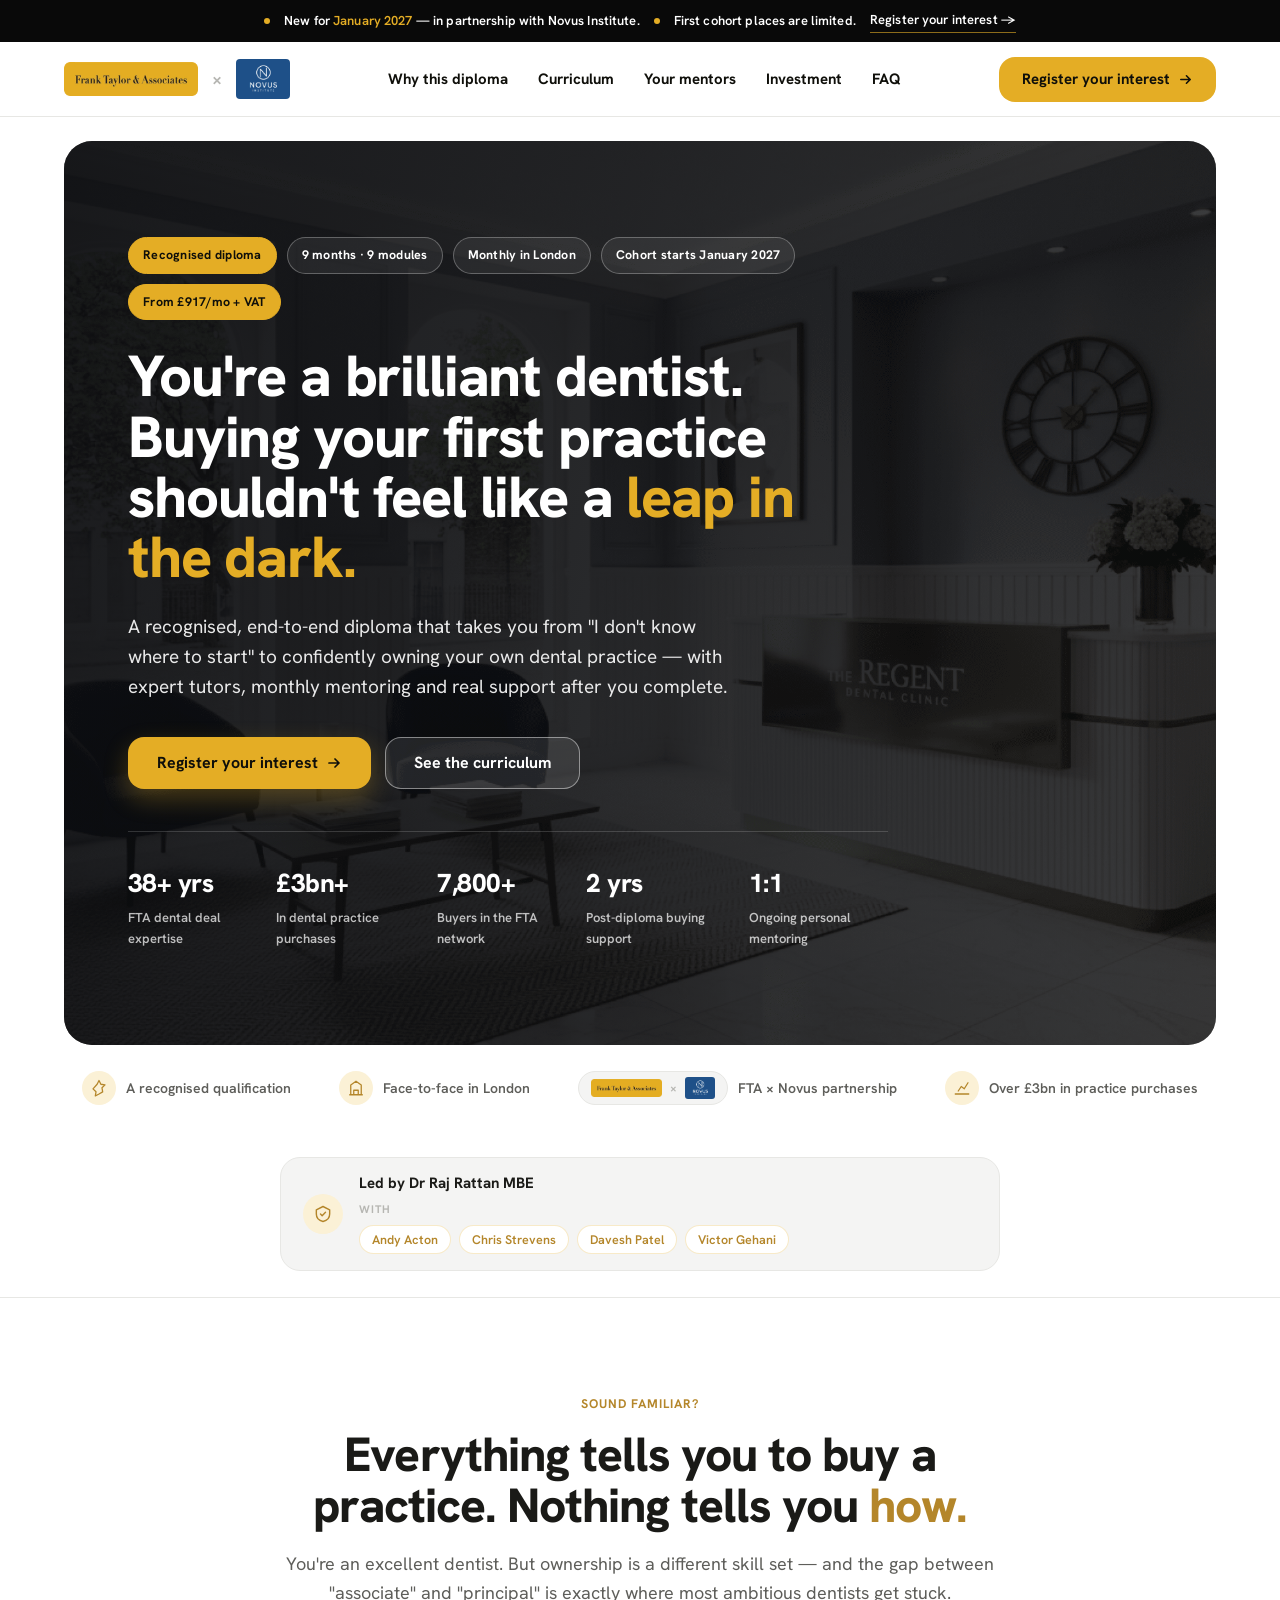
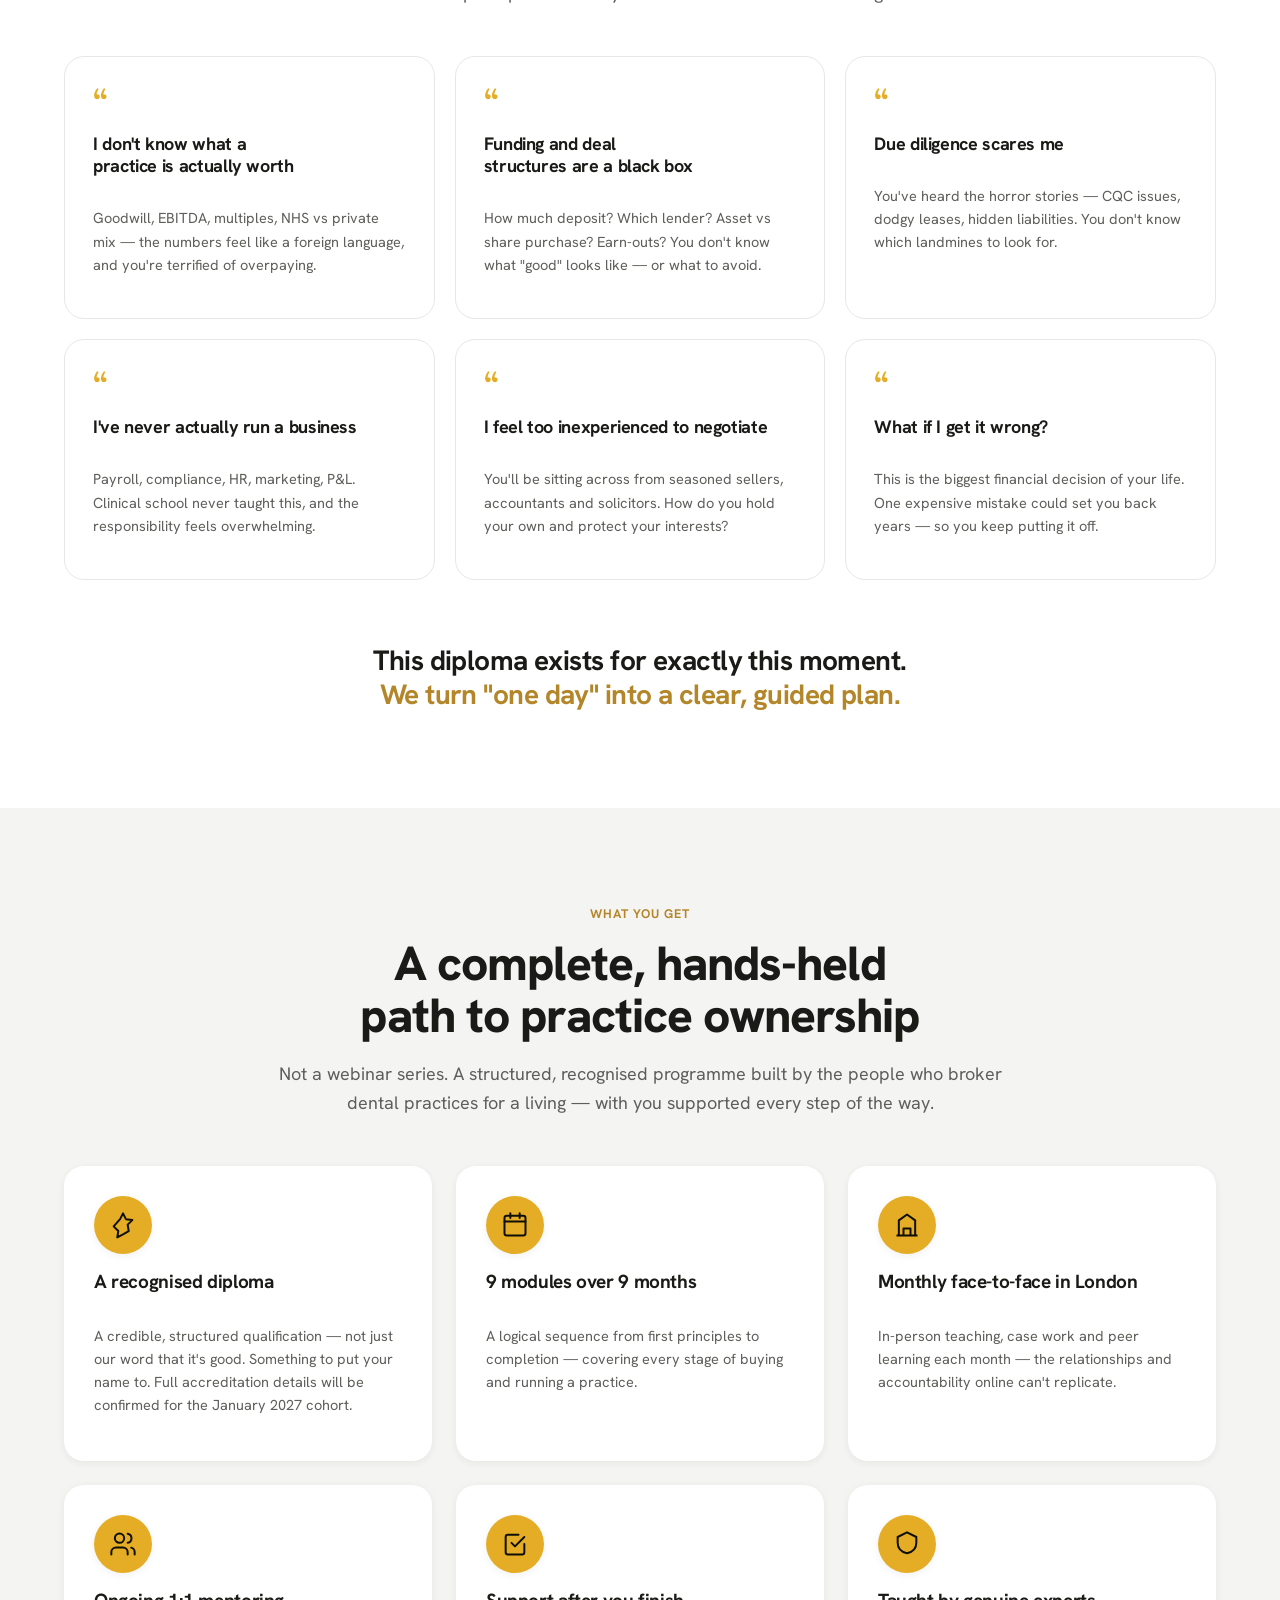
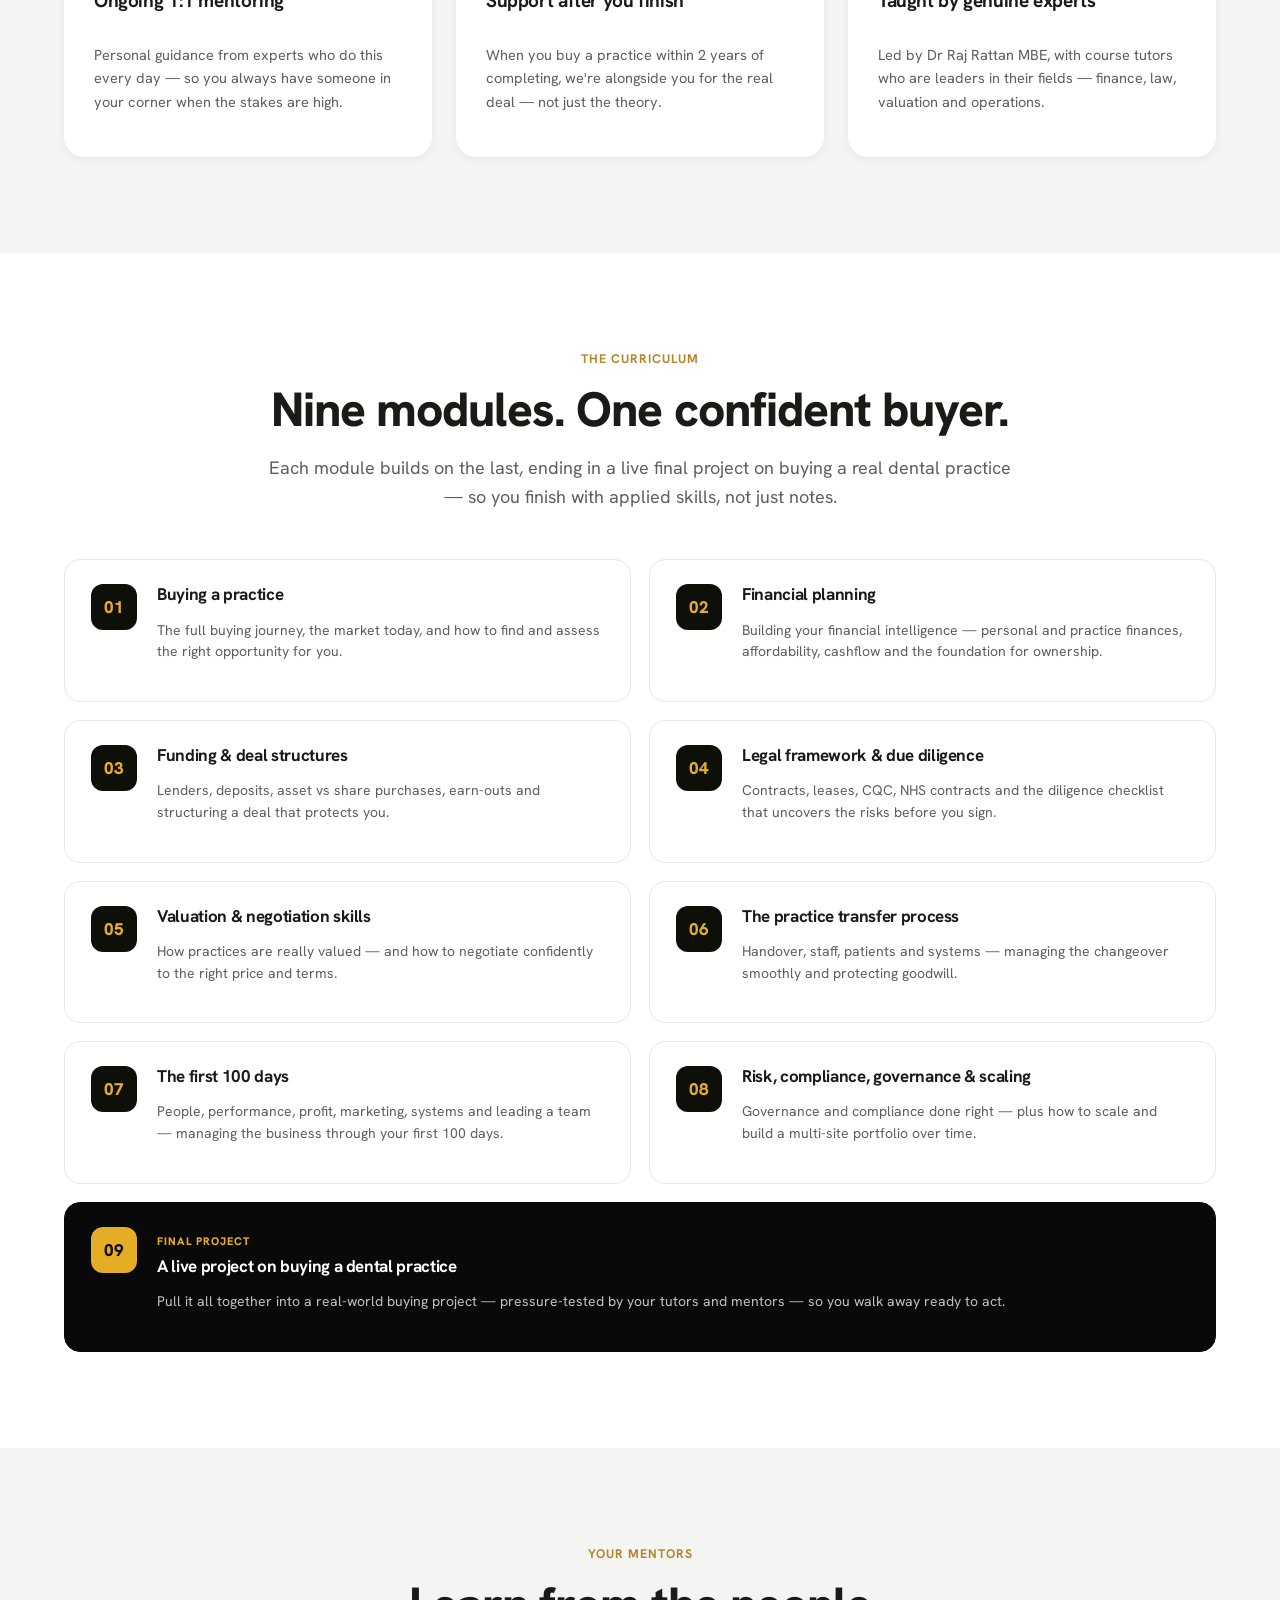
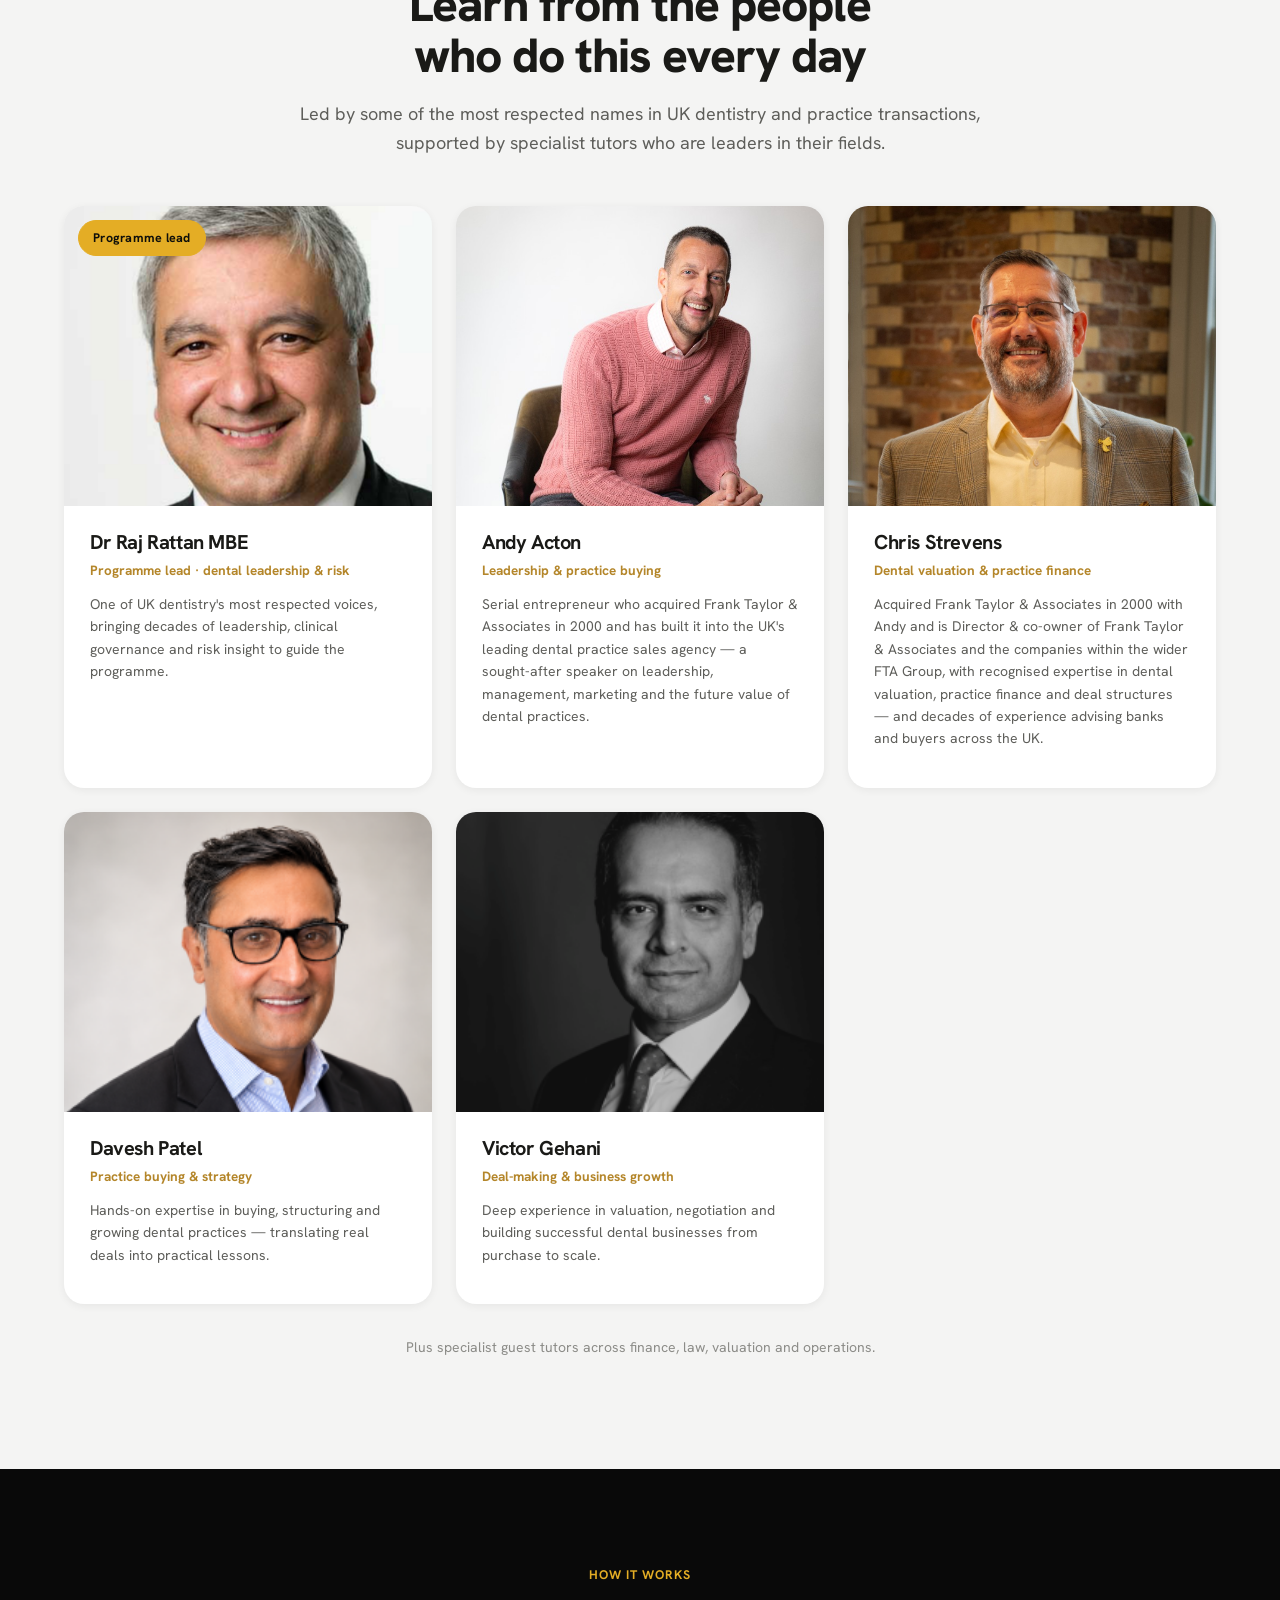
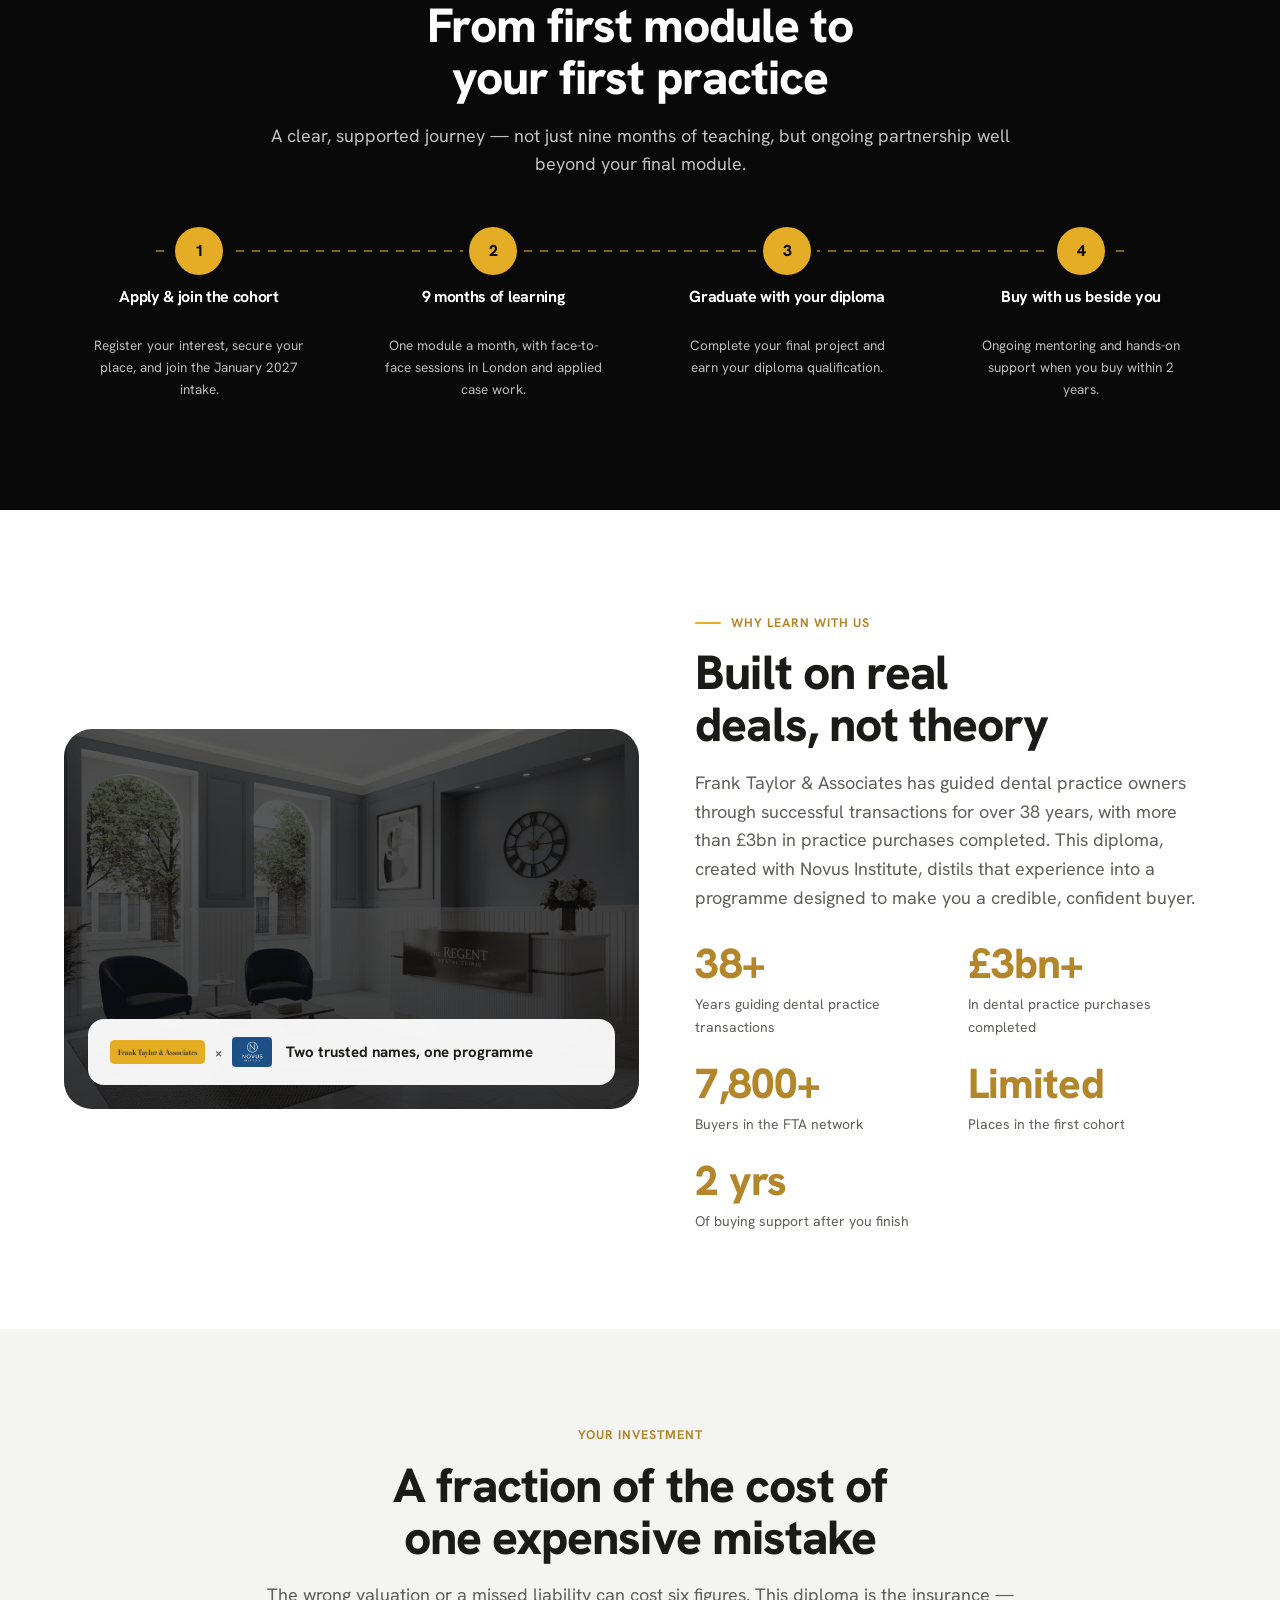
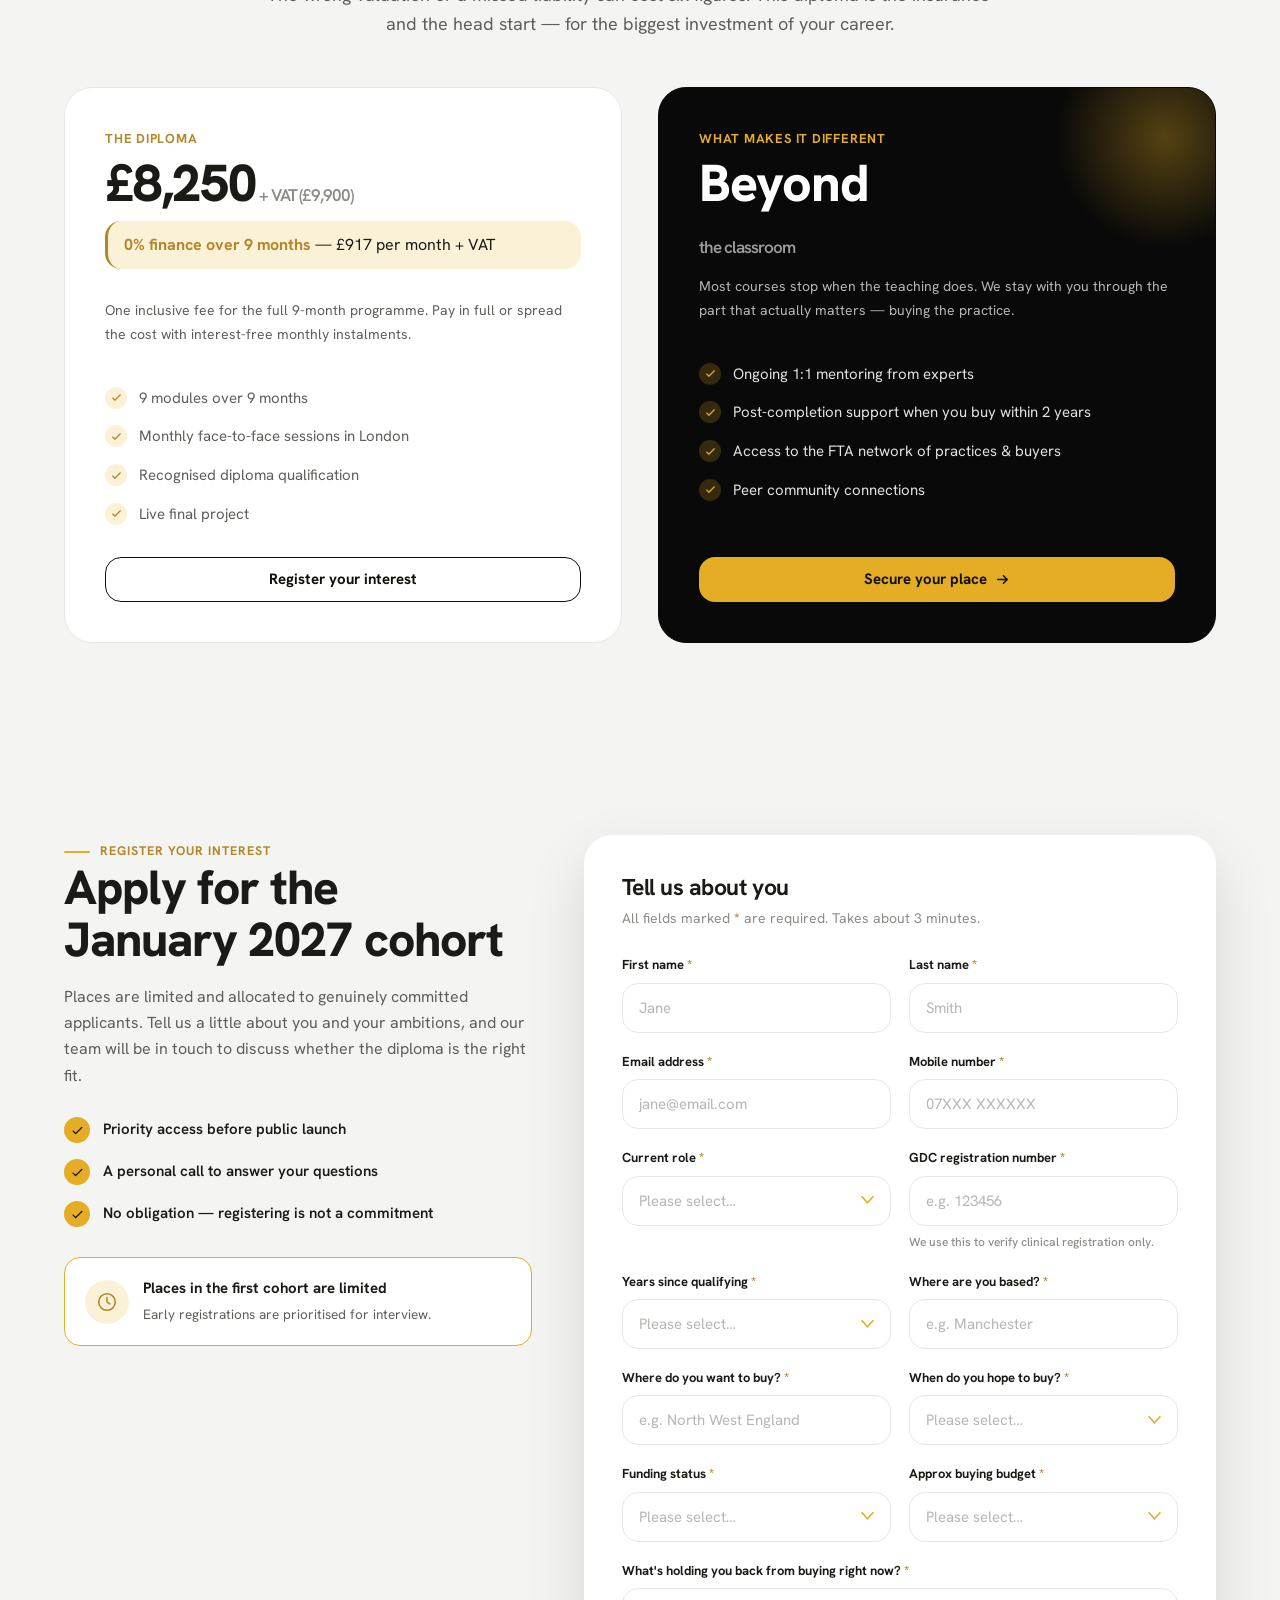
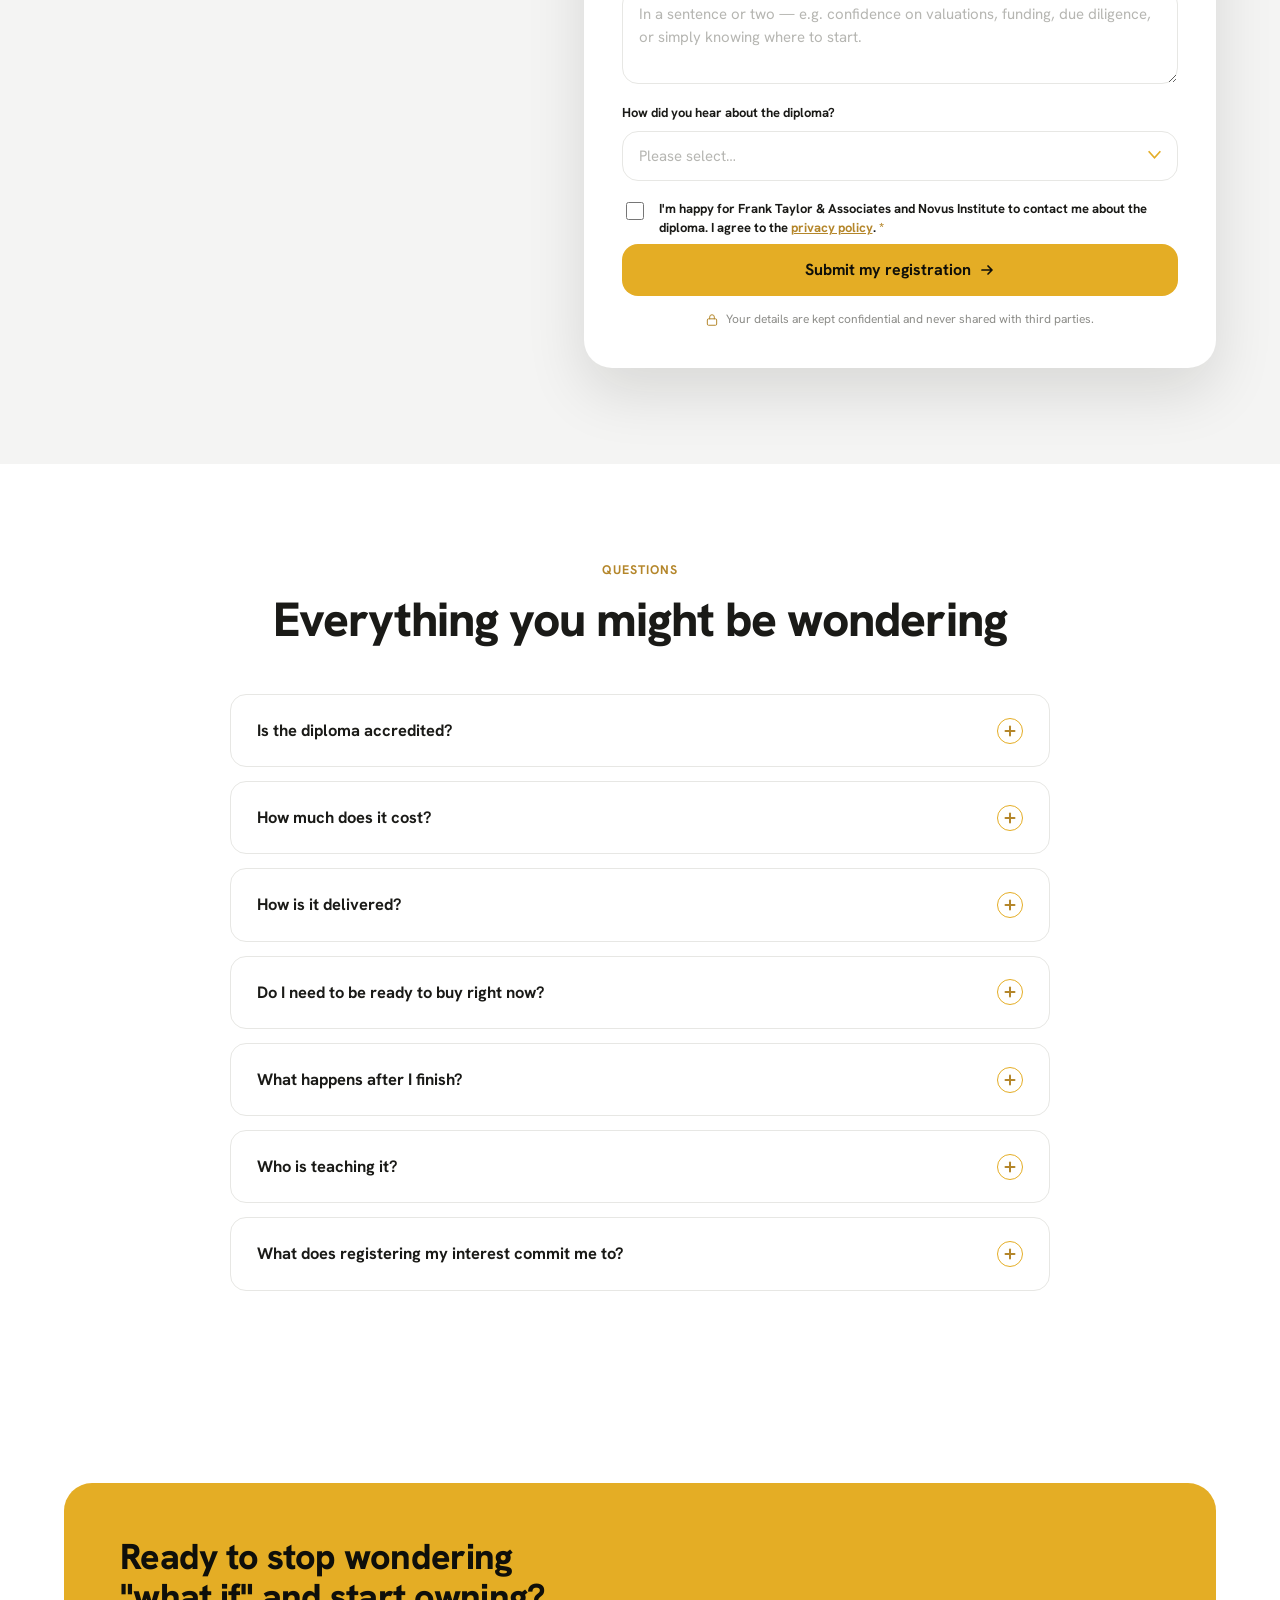
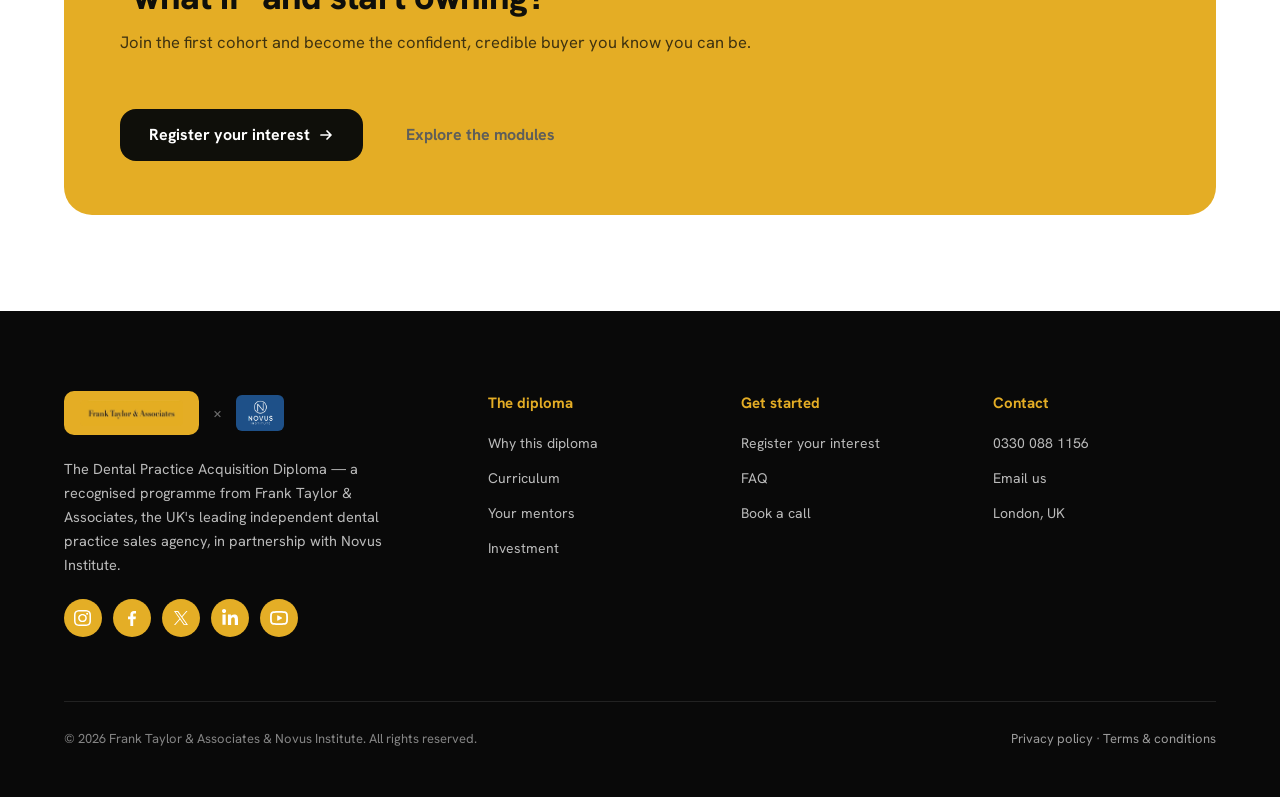
==== commit 0b14f367: "Rename diploma to Dental Practice Acquisition Diploma. Co-authored-by: Cursor <cursoragent@cursor.co" ====
--- a/index.html
+++ b/index.html
@@ -3,12 +3,12 @@
 <head>
 <meta charset="utf-8">
 <meta name="viewport" content="width=device-width, initial-scale=1">
-<title>Dental Practice Buying Diploma | Frank Taylor &amp; Associates × Novus</title>
+<title>Dental Practice Acquisition Diploma | Frank Taylor &amp; Associates × Novus</title>
 <meta name="description" content="A recognised 9-month diploma that gives ambitious dentists the confidence, knowledge and mentoring to buy their first dental practice. Led by Dr Raj Rattan MBE. London. January 2027 cohort.">
 <link rel="canonical" href="https://fta-academy.com/">
 <meta property="og:type" content="website">
 <meta property="og:url" content="https://fta-academy.com/">
-<meta property="og:title" content="Dental Practice Buying Diploma | Frank Taylor &amp; Associates × Novus">
+<meta property="og:title" content="Dental Practice Acquisition Diploma | Frank Taylor &amp; Associates × Novus">
 <meta property="og:description" content="A recognised 9-month diploma that gives ambitious dentists the confidence, knowledge and mentoring to buy their first dental practice. January 2027 cohort.">
 <meta name="twitter:card" content="summary_large_image">
 <link rel="icon" href="assets/img/favicon.ico">
@@ -562,7 +562,7 @@
           <span class="x">&times;</span>
           <img class="novus-logo" src="assets/img/novus-logo.png" alt="Novus Institute">
         </div>
-        <p>The Dental Practice Buying Diploma — a recognised programme from Frank Taylor &amp; Associates, the UK's leading independent dental practice sales agency, in partnership with Novus Institute.</p>
+        <p>The Dental Practice Acquisition Diploma — a recognised programme from Frank Taylor &amp; Associates, the UK's leading independent dental practice sales agency, in partnership with Novus Institute.</p>
         <div class="socials">
           <a class="social" href="https://www.instagram.com/franktaylorassoc" target="_blank" rel="noopener noreferrer" aria-label="Instagram"><img src="assets/icons/instagram-white-yellow-circle-icon.svg" alt=""></a>
           <a class="social" href="https://www.facebook.com/FrankTaylorandAssociates" target="_blank" rel="noopener noreferrer" aria-label="Facebook"><img src="assets/icons/facebook-white-yellow-circle-icon.svg" alt=""></a>
--- a/assets/css/landing.css
+++ b/assets/css/landing.css
@@ -1,5 +1,5 @@
 /* ============================================================
-   FTA × Novus — Dental Practice Buying Diploma
+   FTA × Novus — Dental Practice Acquisition Diploma
    Landing page styles. Requires colors_and_type.css + components.css
    ============================================================ */
 *{box-sizing:border-box}
@@ -66,7 +66,7 @@
 .hero-title .em{color:var(--gold)}
 .hero-sub{color:rgba(255,255,255,.9);font-size:19px;line-height:1.6;margin-top:24px;max-width:620px}
 .hero-cta{display:flex;flex-wrap:wrap;gap:14px;margin-top:34px}
-.hero-trust{display:flex;flex-wrap:wrap;gap:28px;margin-top:42px;padding-top:30px;border-top:1px solid rgba(255,255,255,.16)}
+.hero-trust{display:flex;flex-wrap:nowrap;gap:20px;margin-top:42px;padding-top:30px;border-top:1px solid rgba(255,255,255,.16)}
 .hero-trust .ht{display:flex;flex-direction:column;gap:2px}
 .hero-trust .ht b{color:#fff;font-size:26px;font-weight:800;letter-spacing:-.02em;font-family:var(--font-sans)}
 .hero-trust .ht span{color:rgba(255,255,255,.72);font-size:13px;font-weight:600}
@@ -145,7 +145,8 @@
 .mentor-photo{height:300px;background:var(--surface-3);position:relative;display:flex;align-items:flex-end;justify-content:center;overflow:hidden}
 .mentor-photo img{position:absolute;inset:0;width:100%;height:100%;object-fit:cover;object-position:center 28%}
 .mentor-photo--raj img{object-position:center 32%}
-.mentor-photo--andy img,.mentor-photo--chris img{object-position:center 24%}
+.mentor-photo--andy img{object-position:center 20%}
+.mentor-photo--chris img{object-position:center 24%}
 .mentor-photo--davesh img{object-position:center 20%}
 .mentor-photo--vic img{object-position:center 18%}
 .mentor-photo .lead-tag{position:absolute;top:14px;left:14px;z-index:2}
@@ -395,7 +396,7 @@
   .hero-sub{font-size:15.5px;margin-top:18px}
   .hero-cta{margin-top:26px;gap:10px}
   .hero-cta .btn{width:100%;justify-content:center}
-  .hero-trust{gap:16px 22px;margin-top:30px;padding-top:24px}
+  .hero-trust{flex-wrap:wrap;gap:16px 22px;margin-top:30px;padding-top:24px}
   .hero-trust .ht b{font-size:20px}
   .hero-trust .ht span{font-size:12px}
 
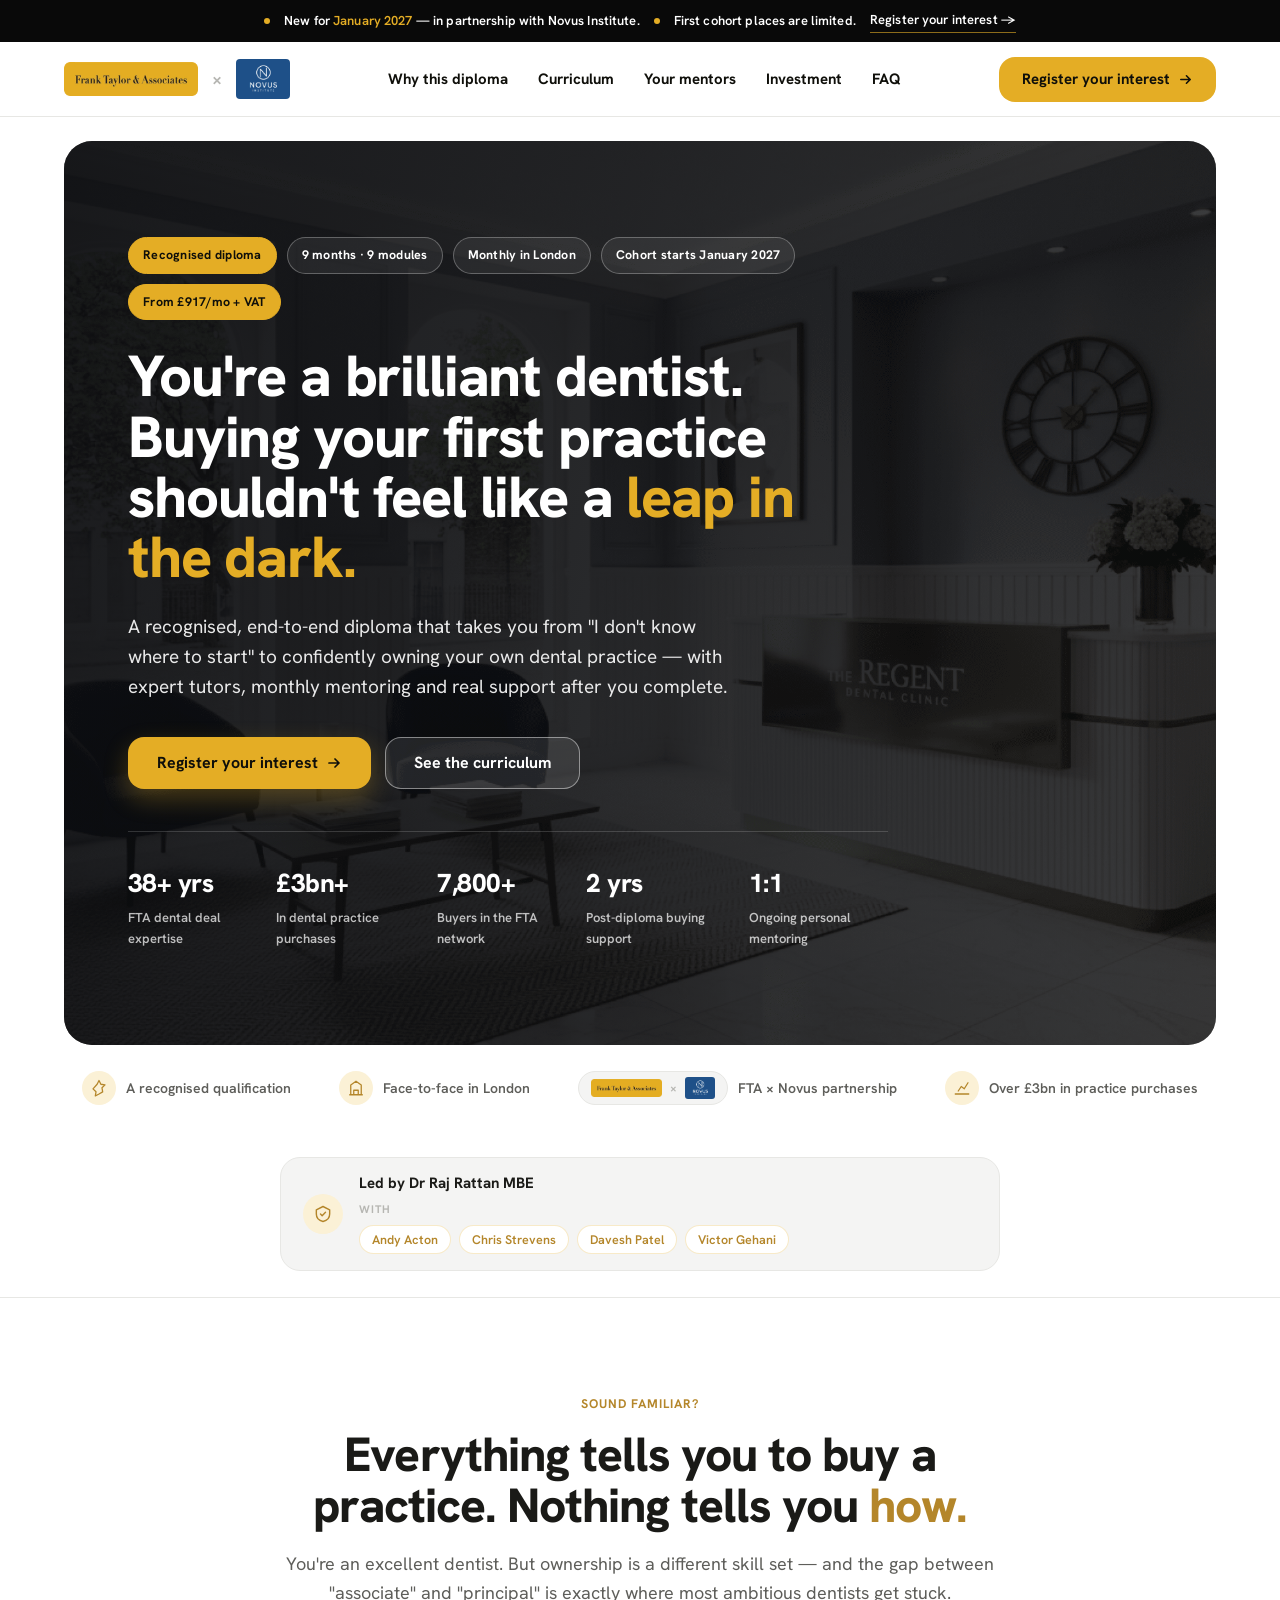
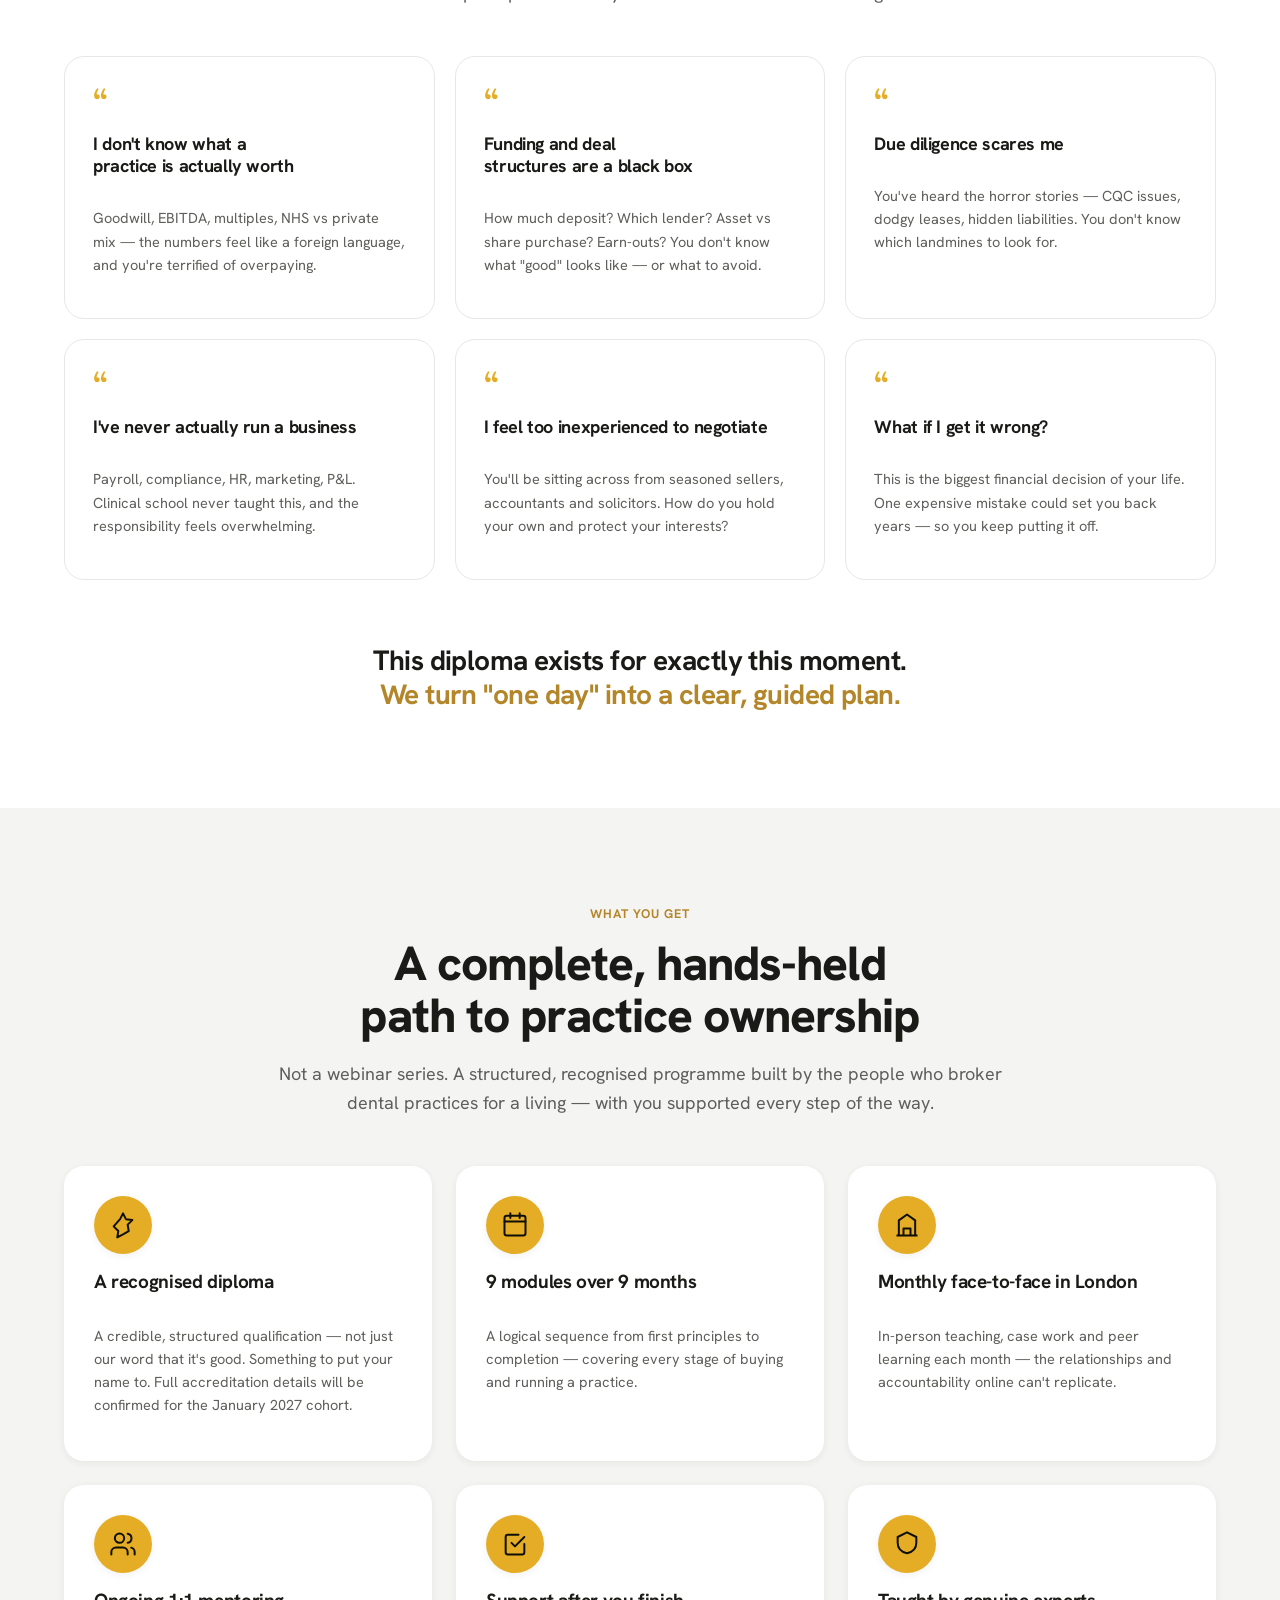
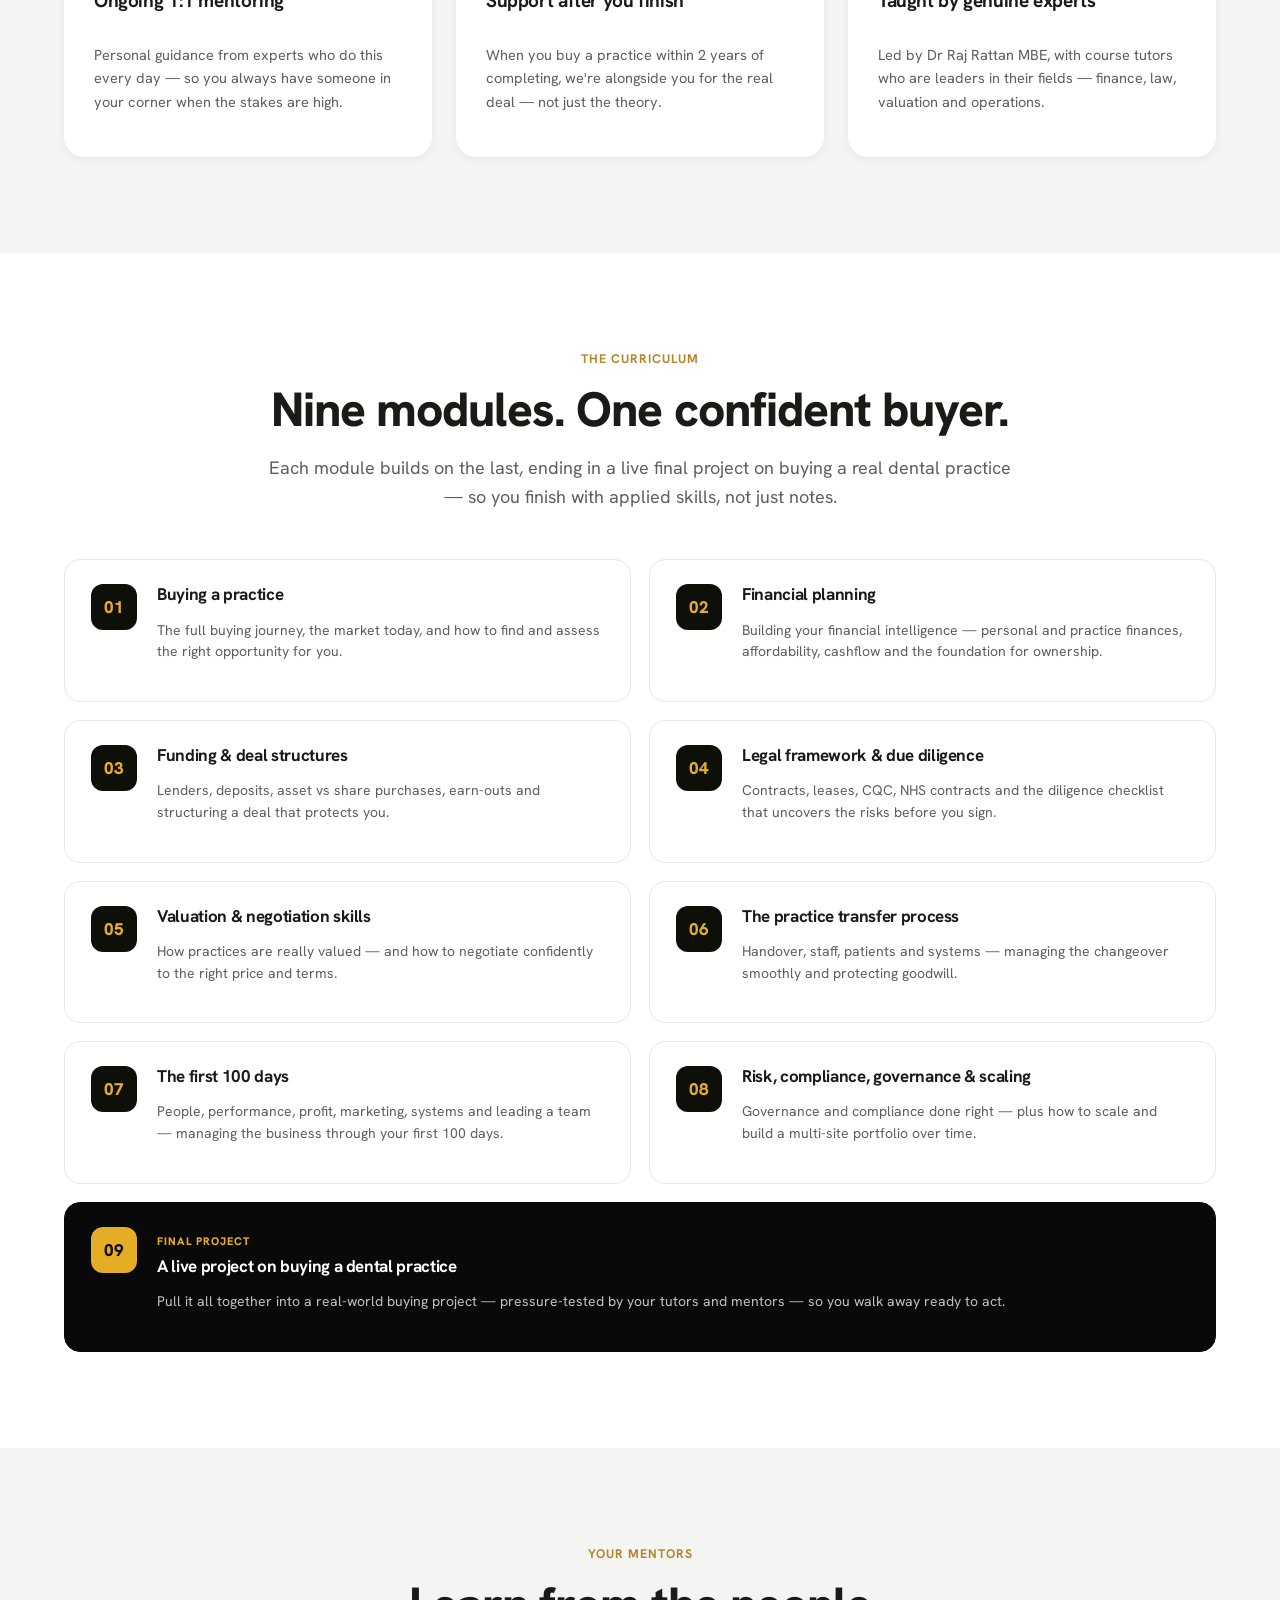
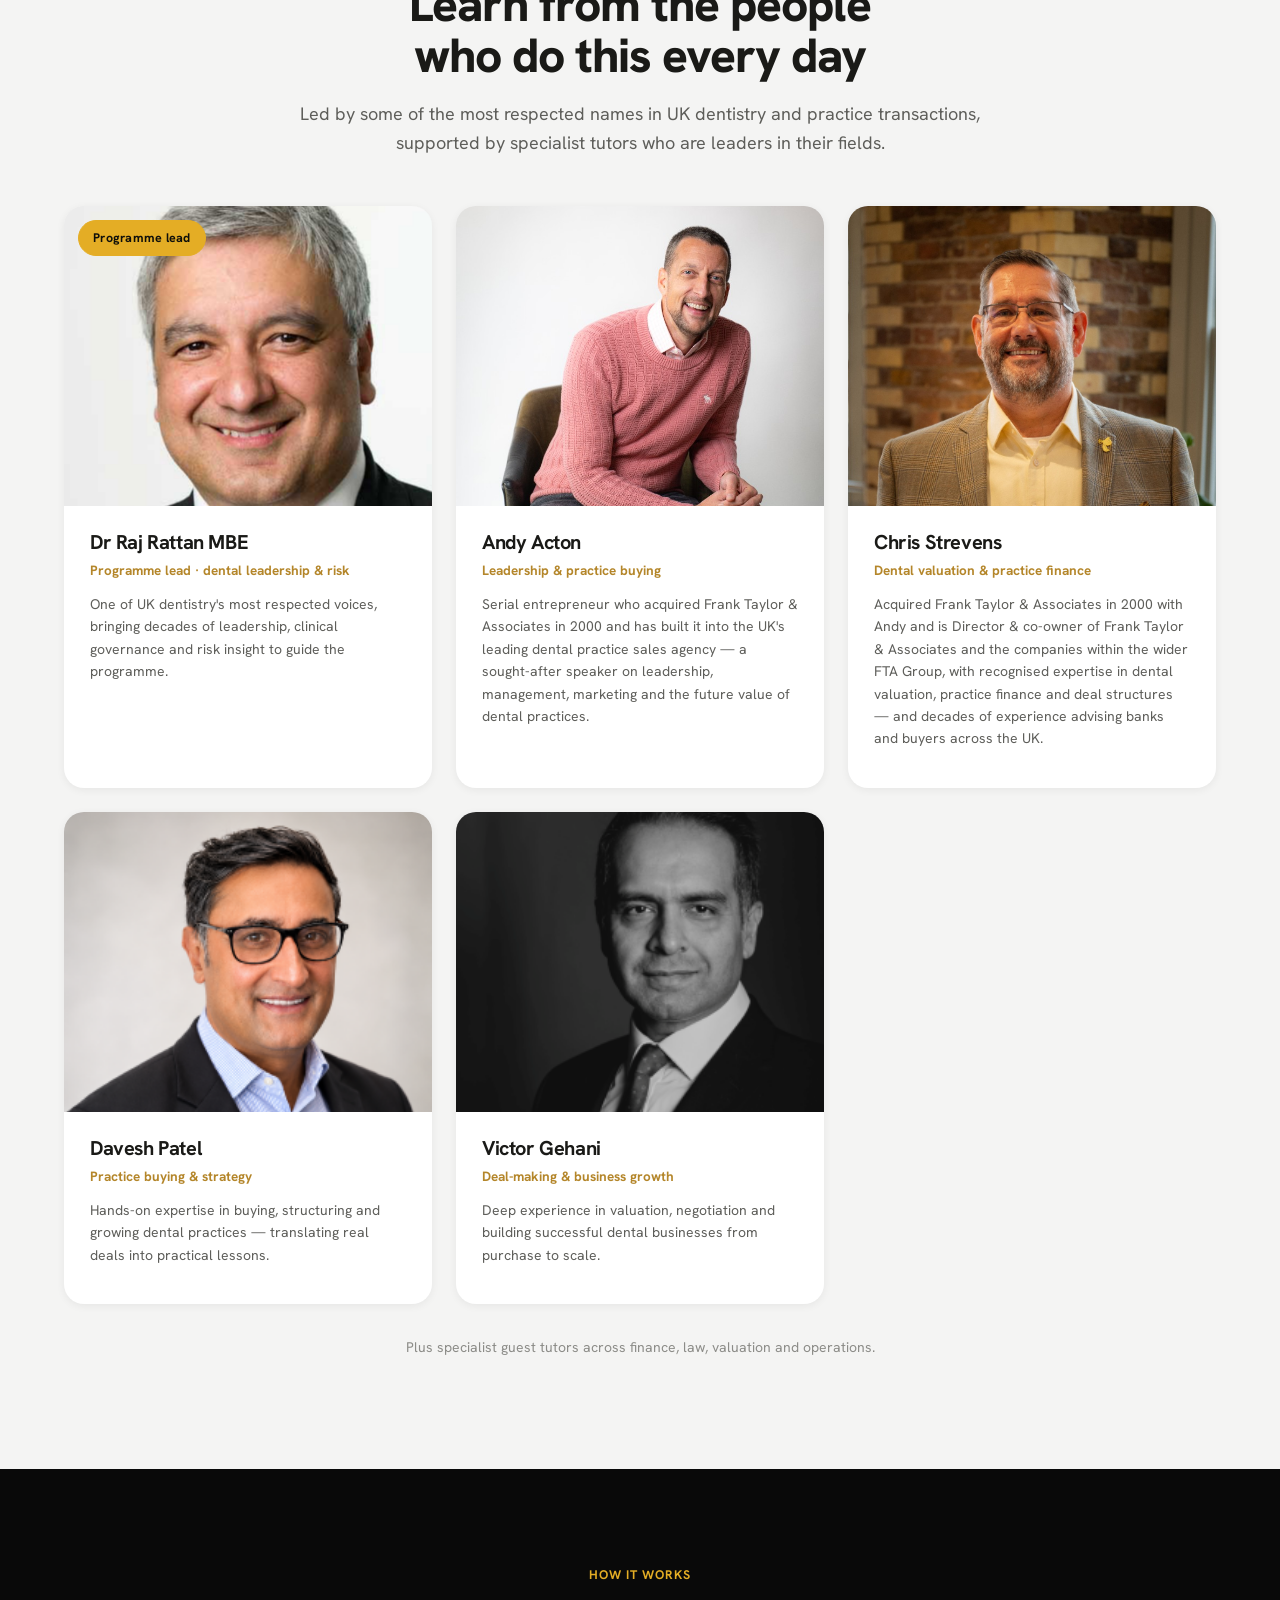
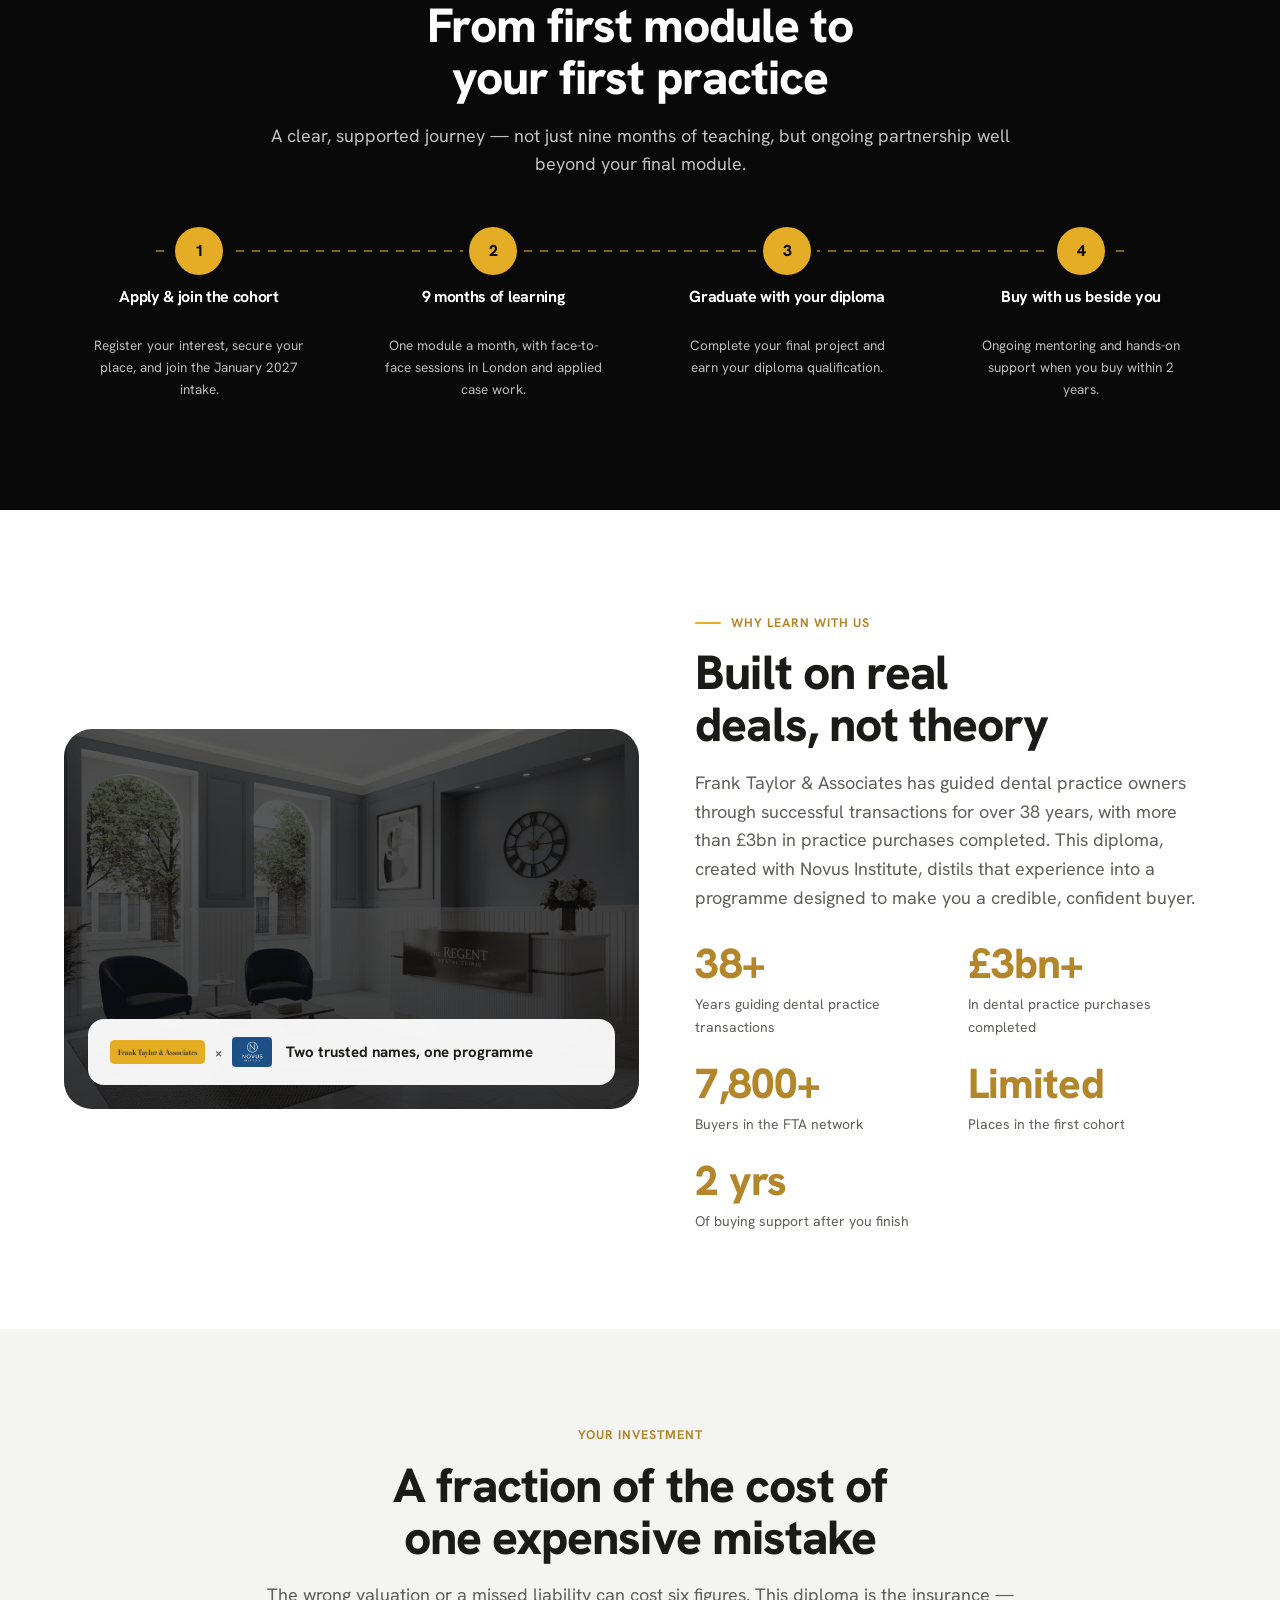
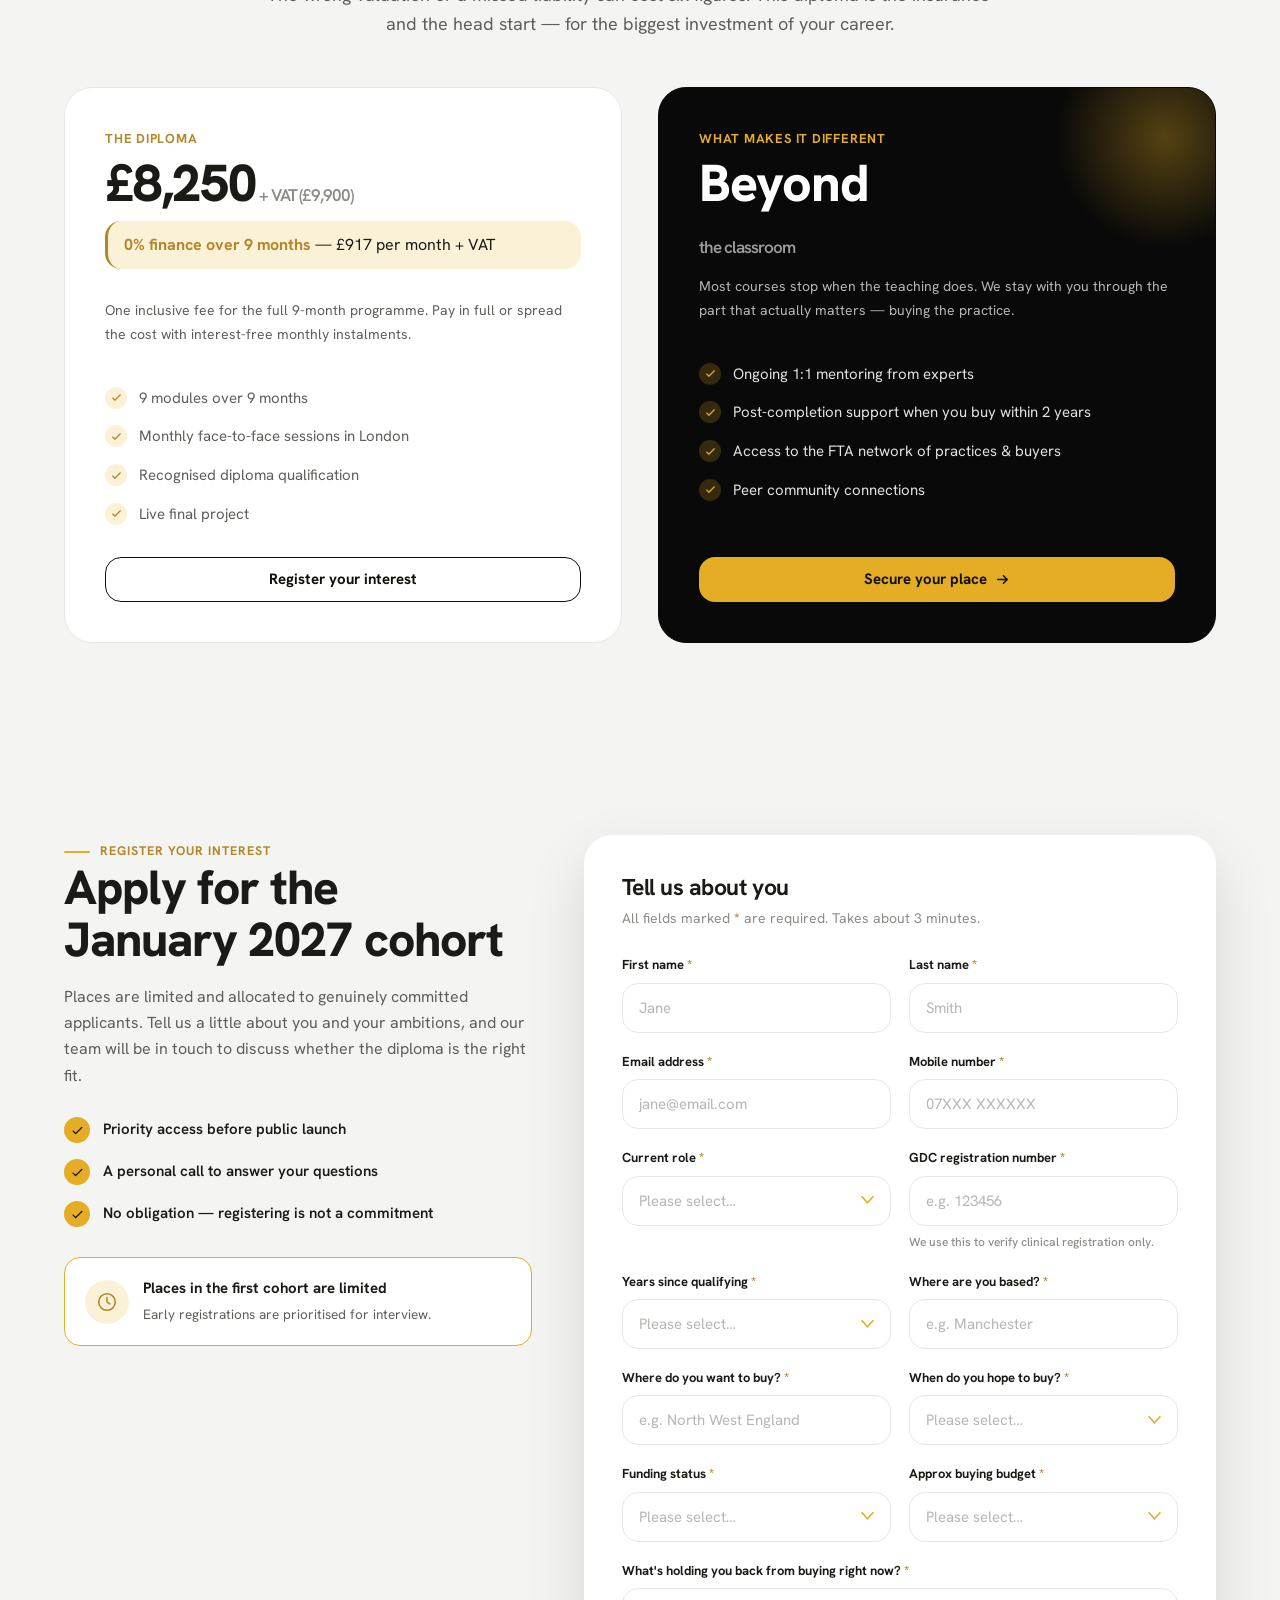
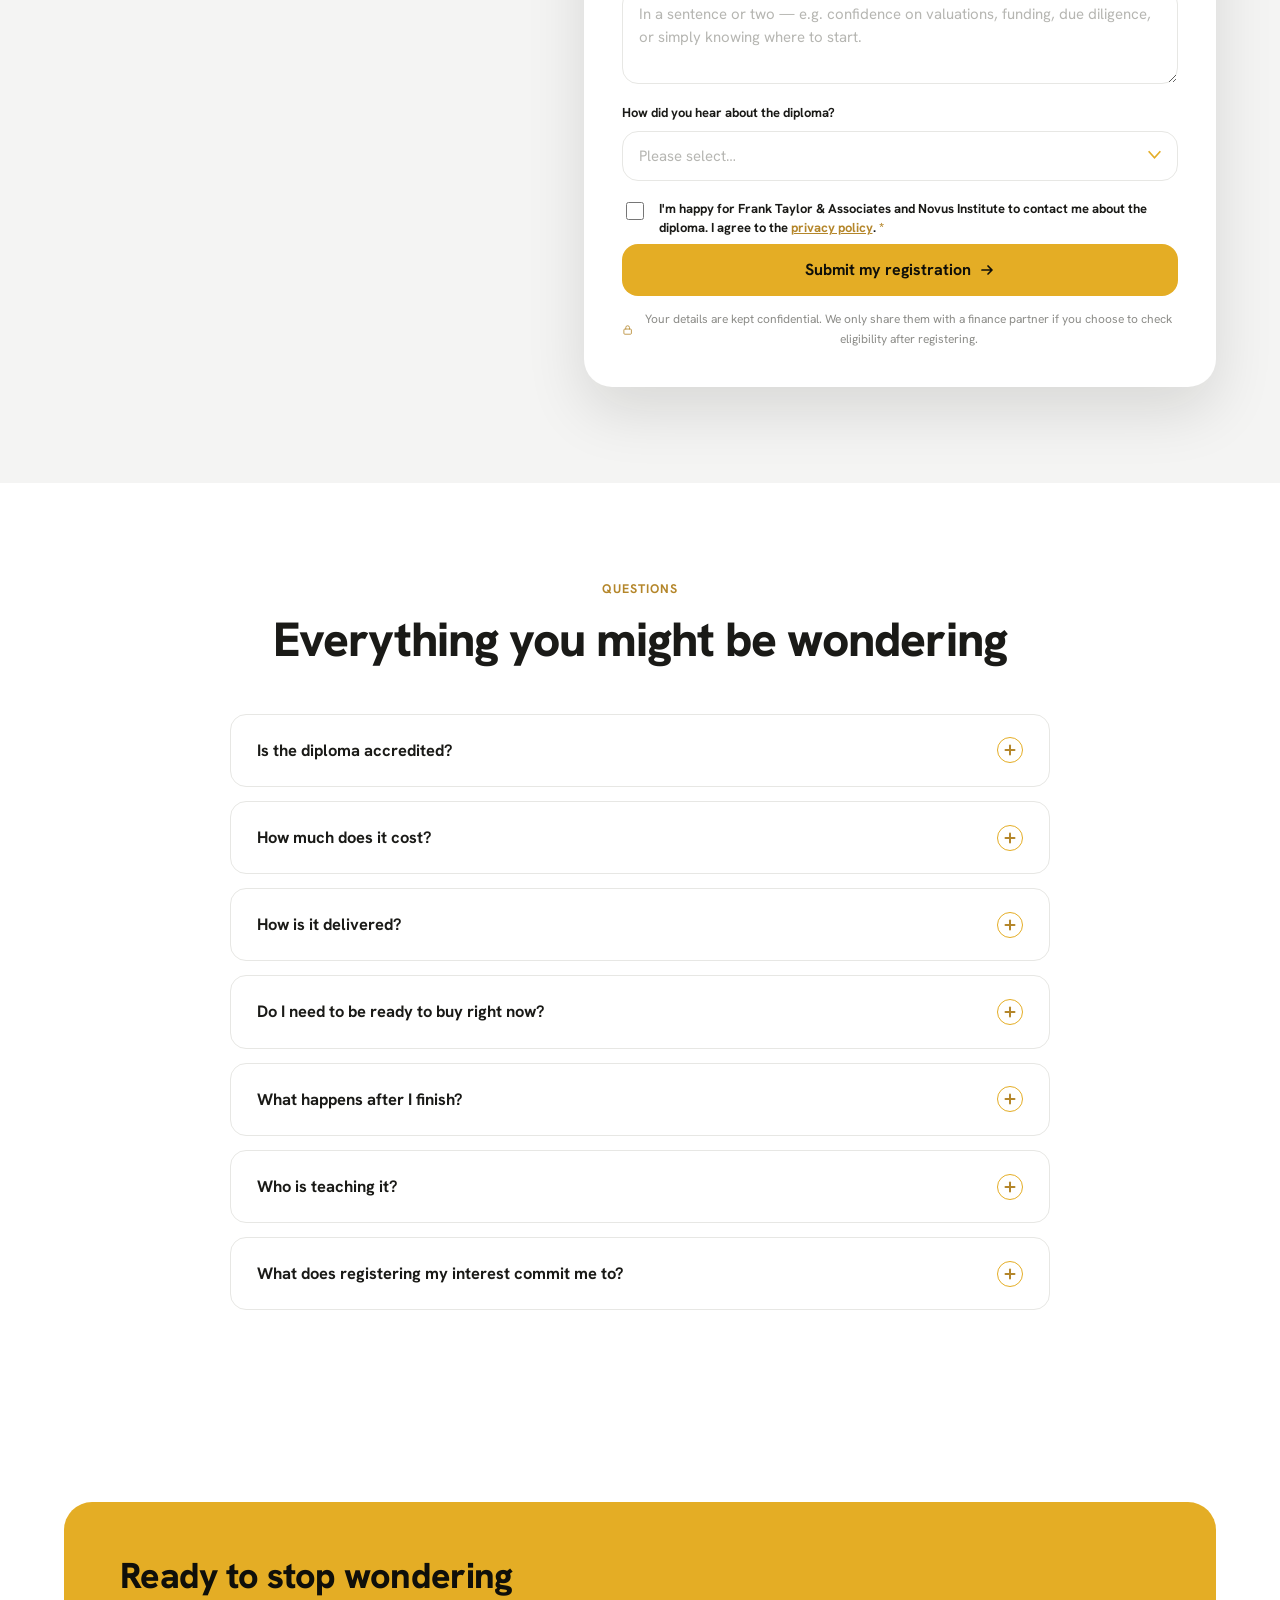
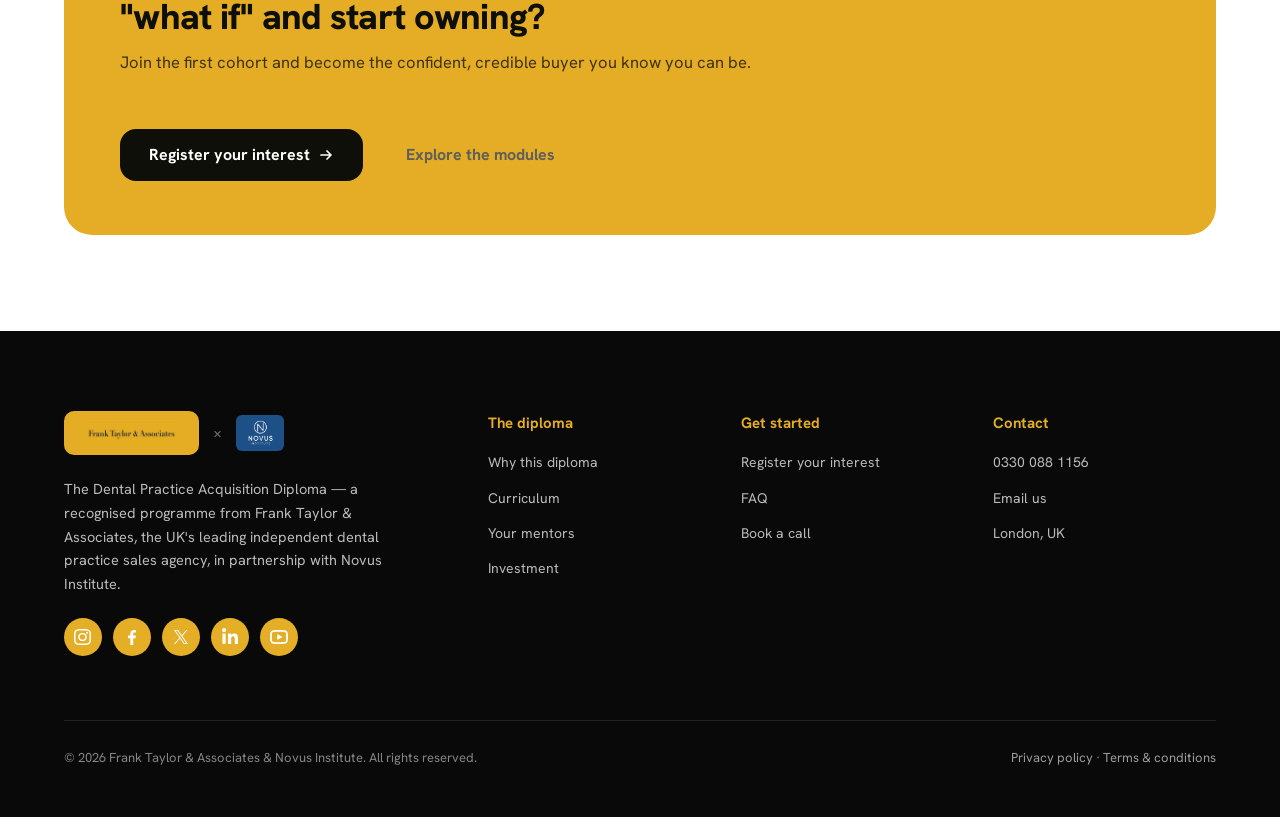
==== commit d10f50cc: "Add post-submit finance eligibility CTA with Performance Finance disclaimer. Co-authored-by: Cursor " ====
--- a/index.html
+++ b/index.html
@@ -501,7 +501,7 @@
           </div>
           <div class="form-foot">
             <svg viewBox="0 0 24 24" fill="none"><rect x="4" y="10" width="16" height="11" rx="2" stroke="currentColor" stroke-width="1.7"/><path d="M8 10V7a4 4 0 018 0v3" stroke="currentColor" stroke-width="1.7" stroke-linecap="round"/></svg>
-            Your details are kept confidential and never shared with third parties.
+            Your details are kept confidential. We only share them with a finance partner if you choose to check eligibility after registering.
           </div>
         </form>
 
@@ -509,6 +509,17 @@
           <span class="check"><svg viewBox="0 0 24 24" fill="none"><path d="M5 13l4 4 10-10" stroke="currentColor" stroke-width="2.4" stroke-linecap="round" stroke-linejoin="round"/></svg></span>
           <h3>Thank you — you're on the list</h3>
           <p>We've received your registration for the January 2027 cohort. A member of our team will be in touch personally to talk it through. Keep an eye on your inbox.</p>
+
+          <div class="finance-cta" id="financeCta">
+            <h4>Check if you're eligible for finance</h4>
+            <p>0% finance is available for the diploma. Send your basic details to our finance partner and they'll be in touch about eligibility.</p>
+            <button type="button" class="btn btn-lg btn-primary" id="financeSendBtn">
+              Send my details for a finance check
+              <svg class="arw" width="16" height="16" viewBox="0 0 16 16" fill="none"><path d="M3 8h9M9 4l4 4-4 4" stroke="currentColor" stroke-width="1.7" stroke-linecap="round" stroke-linejoin="round"/></svg>
+            </button>
+            <p class="finance-disclaimer">By clicking, you agree that your name, email and mobile number will be shared with <a href="https://www.performancefinance.co.uk/" target="_blank" rel="noopener noreferrer">Performance Finance</a> so they can assess your eligibility for course finance. This is optional and separate from your diploma registration.</p>
+            <p class="finance-status" id="financeStatus" hidden></p>
+          </div>
         </div>
       </div>
     </div>
--- a/assets/css/landing.css
+++ b/assets/css/landing.css
@@ -277,7 +277,19 @@
 .reg-success .check{width:72px;height:72px;border-radius:50%;background:var(--gold);display:flex;align-items:center;justify-content:center;margin:0 auto 22px}
 .reg-success .check svg{width:36px;height:36px;color:var(--ink)}
 .reg-success h3{font-size:26px;color:var(--fg-1)}
-.reg-success p{font-size:15px;color:var(--fg-2);margin-top:12px;max-width:420px;margin-left:auto;margin-right:auto}
+.reg-success > p{font-size:15px;color:var(--fg-2);margin-top:12px;max-width:420px;margin-left:auto;margin-right:auto}
+
+/* post-submit finance CTA */
+.finance-cta{margin:28px auto 0;padding-top:26px;border-top:1px solid var(--border);max-width:460px;text-align:center}
+.finance-cta h4{font-size:18px;color:var(--fg-1);margin:0 0 8px}
+.finance-cta > p{font-size:14.5px;color:var(--fg-2);line-height:1.55;margin:0 0 18px}
+.finance-cta .btn{width:100%;justify-content:center}
+.finance-cta .btn:disabled{opacity:.65;cursor:not-allowed;transform:none}
+.finance-disclaimer{font-size:12px;color:var(--fg-3);line-height:1.5;margin:14px 0 0}
+.finance-disclaimer a{color:var(--gold-deep);font-weight:700;text-decoration:underline}
+.finance-status{font-size:13.5px;font-weight:600;margin:14px 0 0;line-height:1.45}
+.finance-status.is-ok{color:#1f6b3a}
+.finance-status.is-err{color:#a32a2a}
 
 /* =====================================================
    FAQ
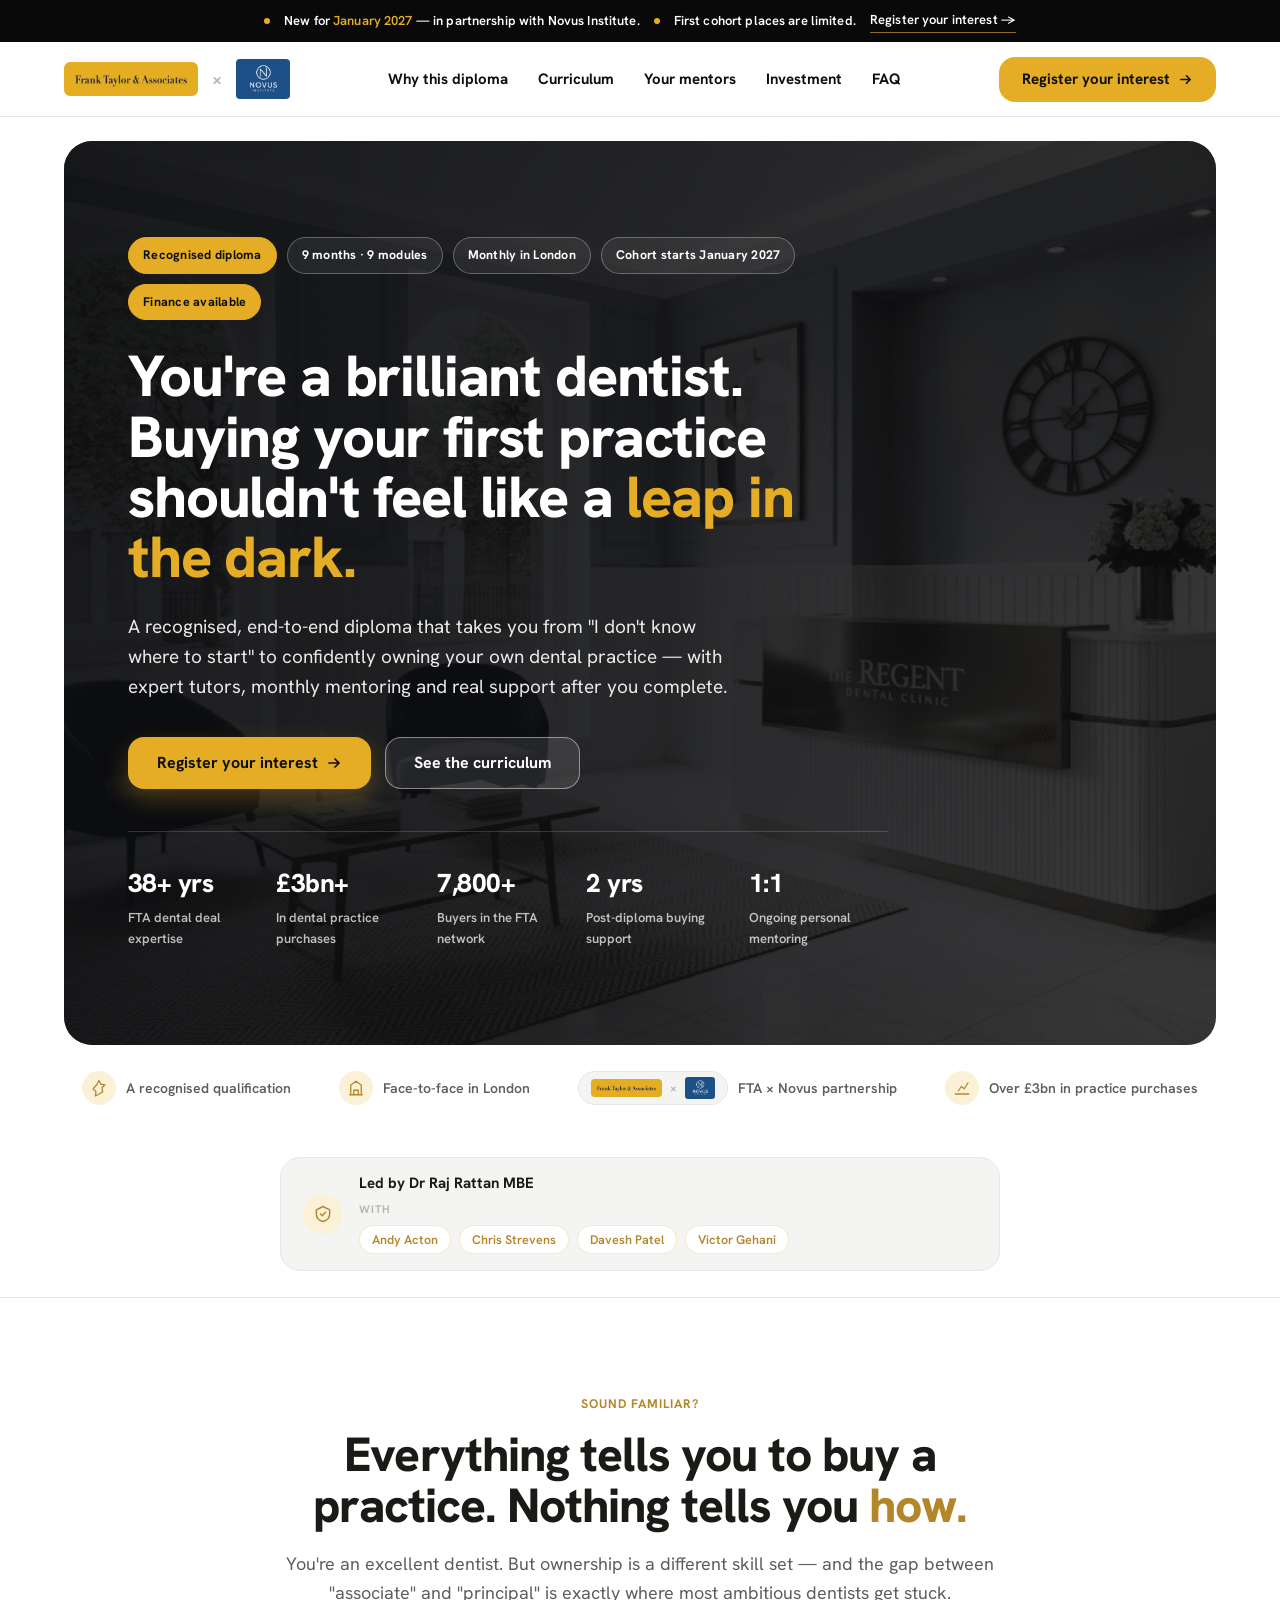
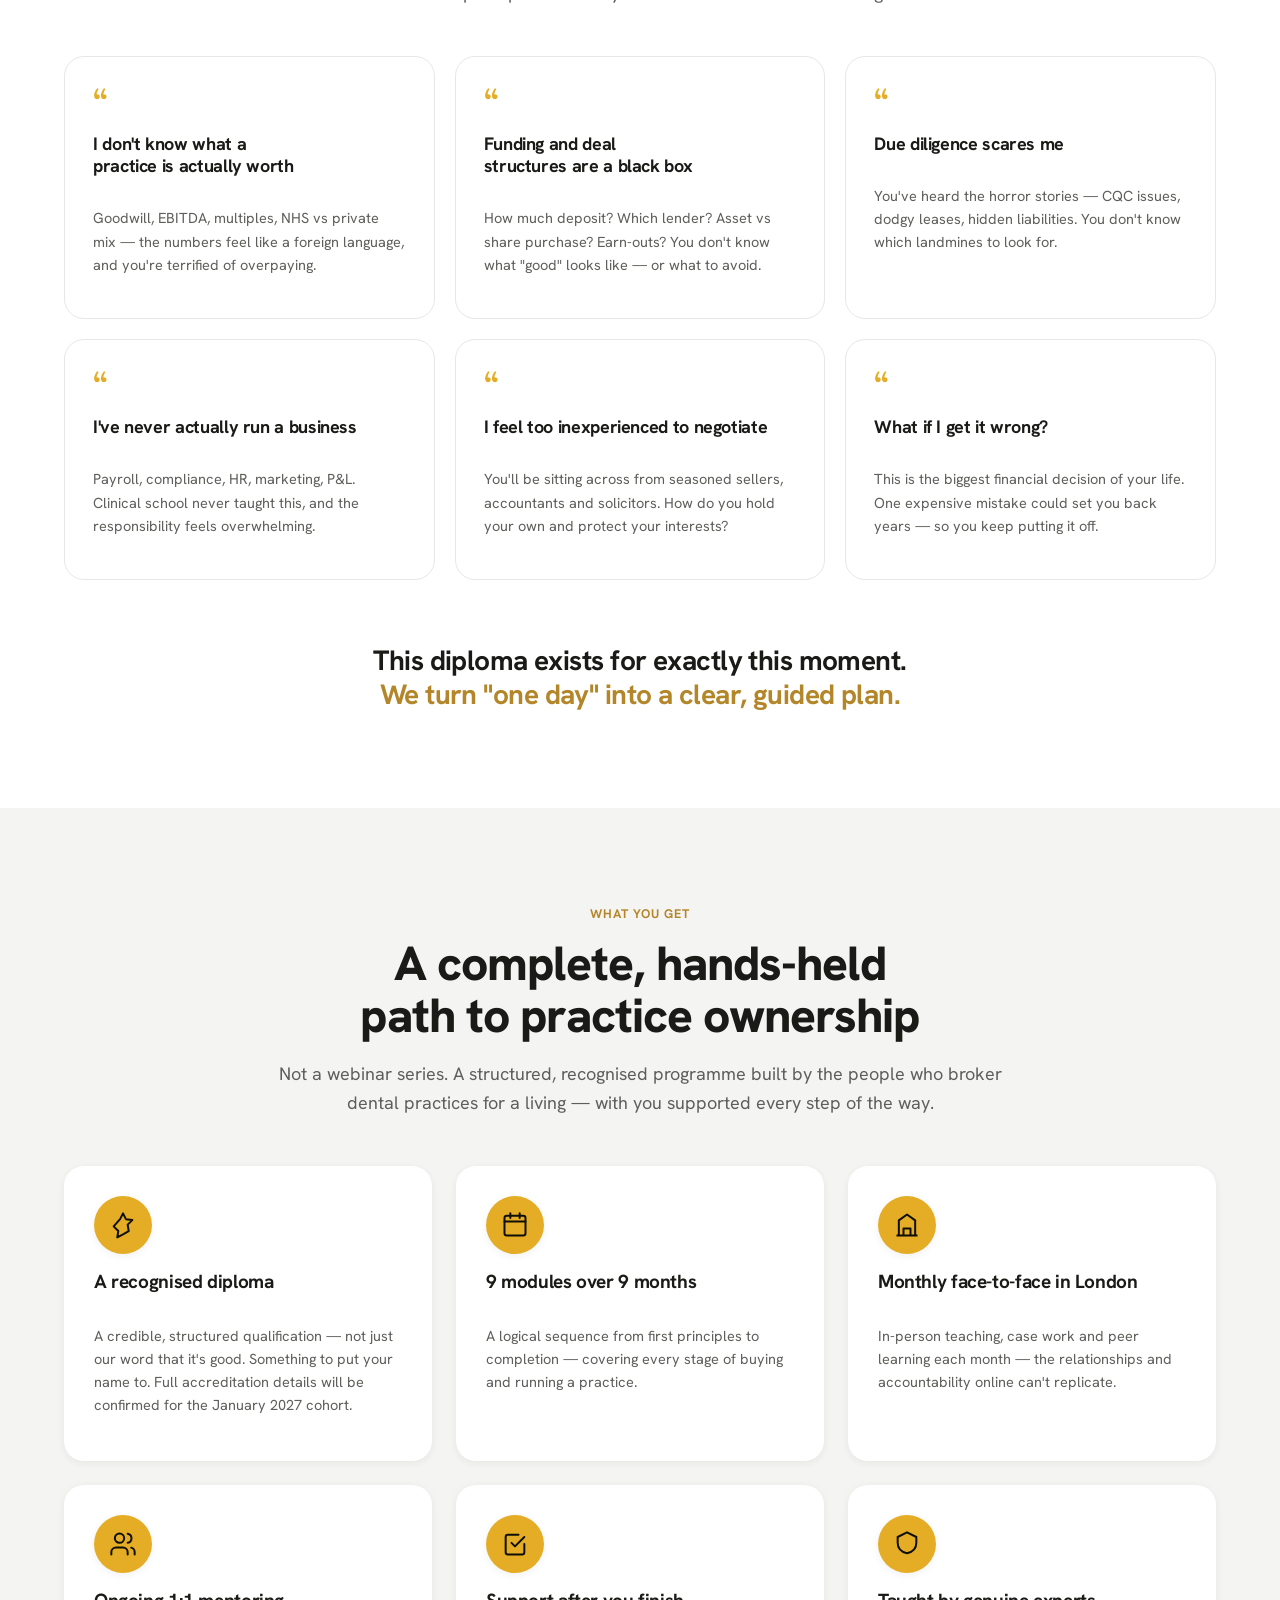
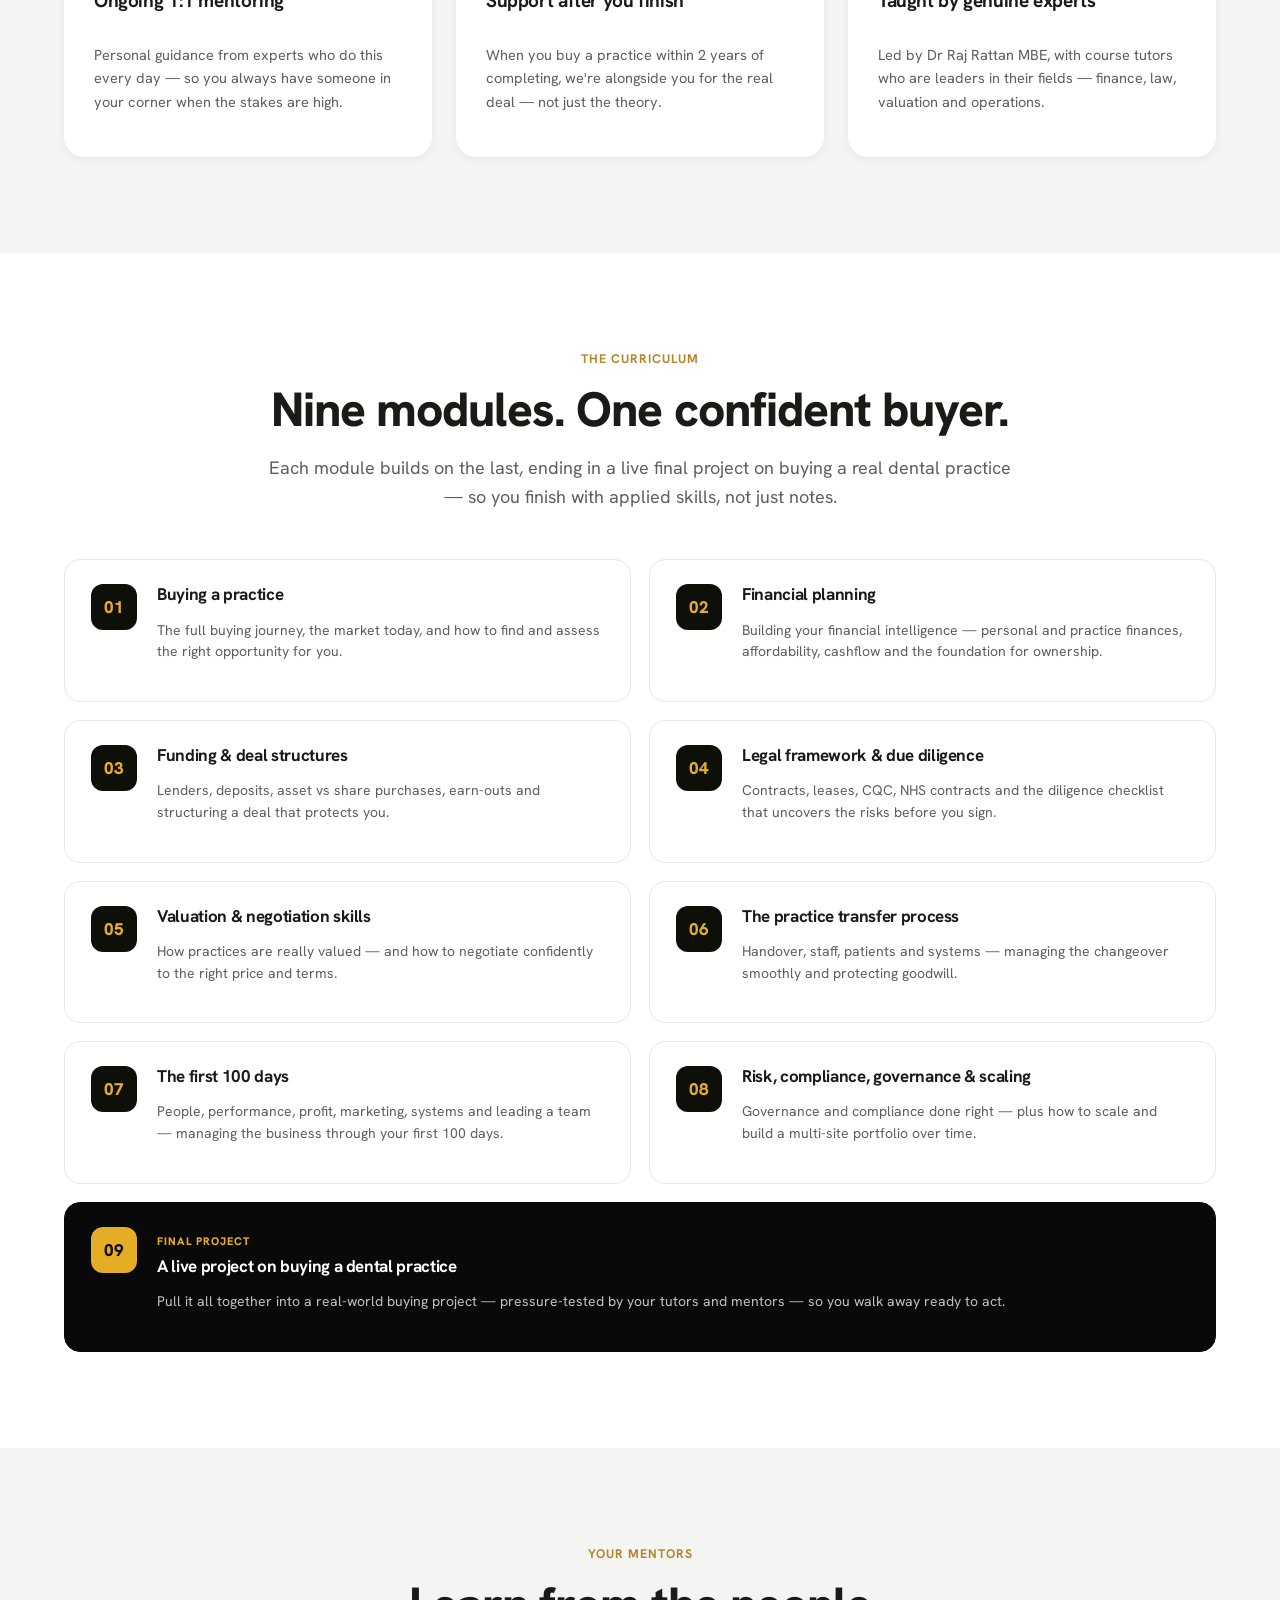
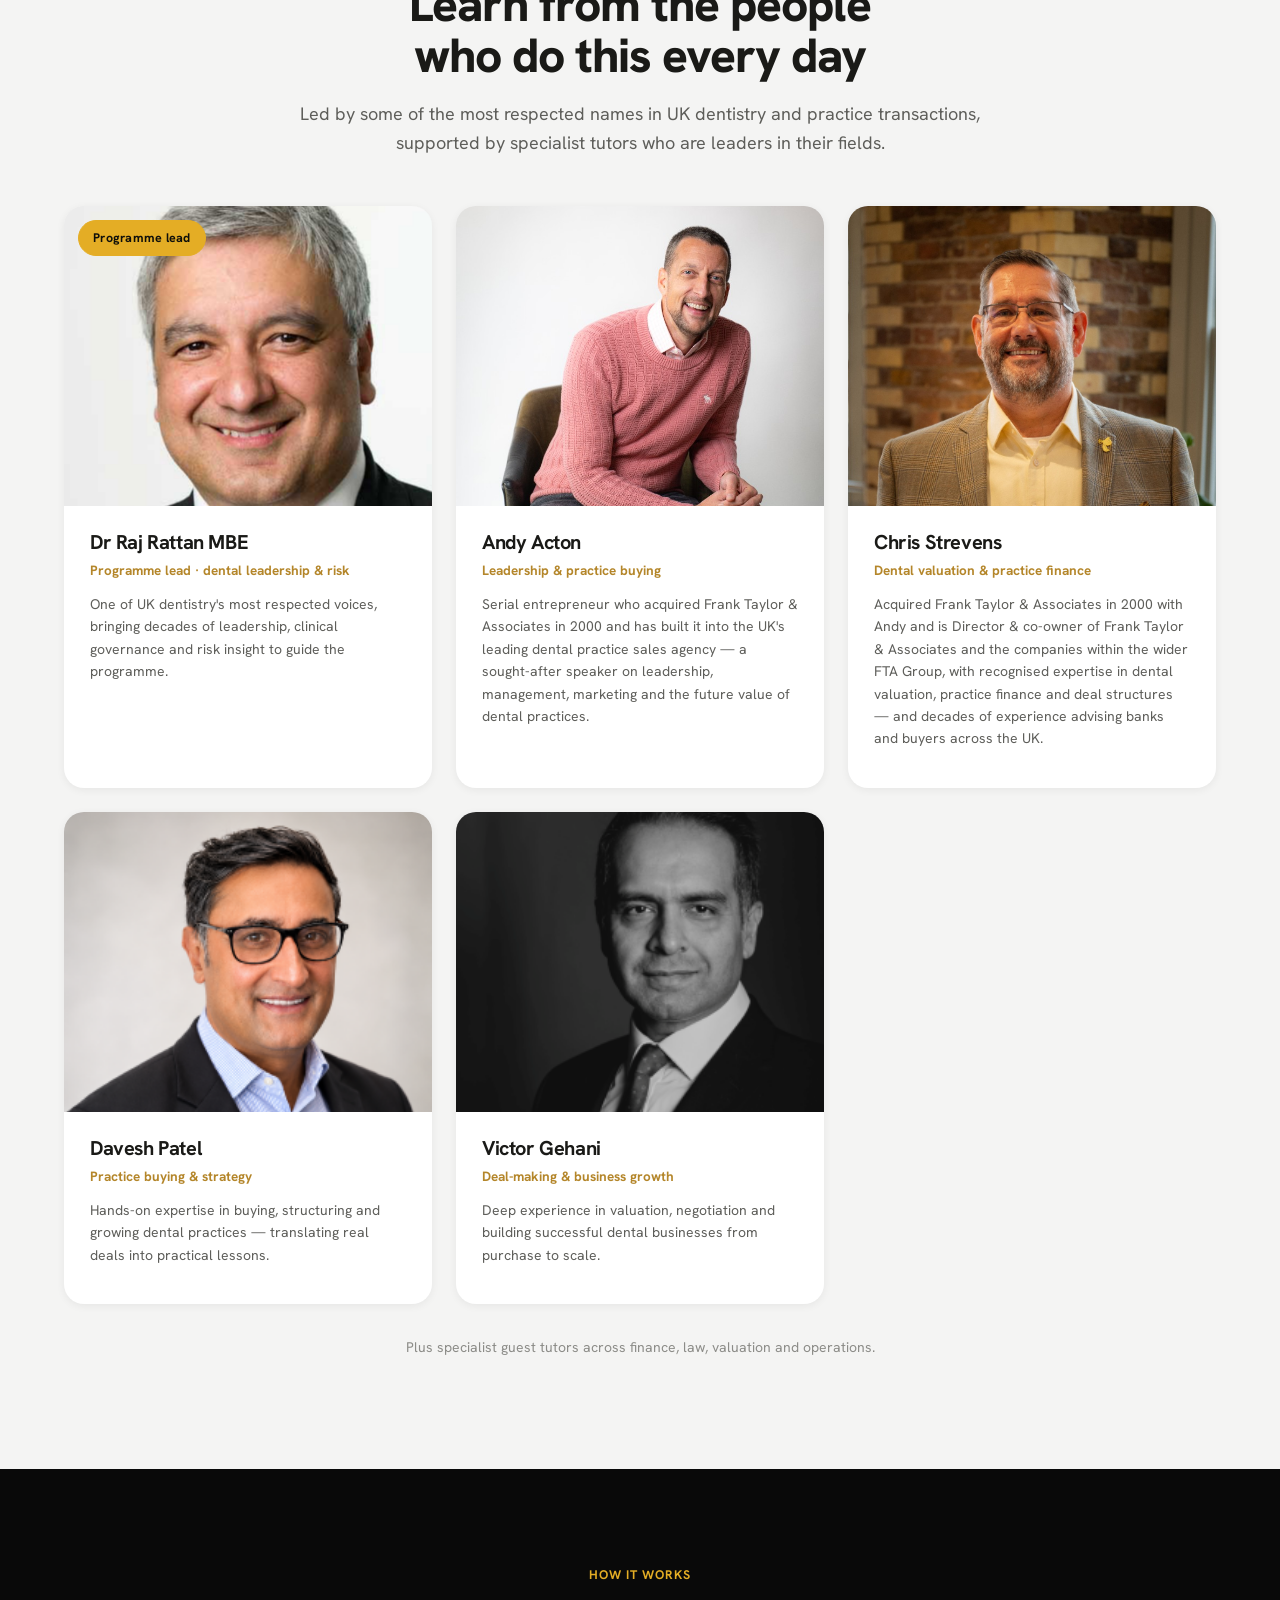
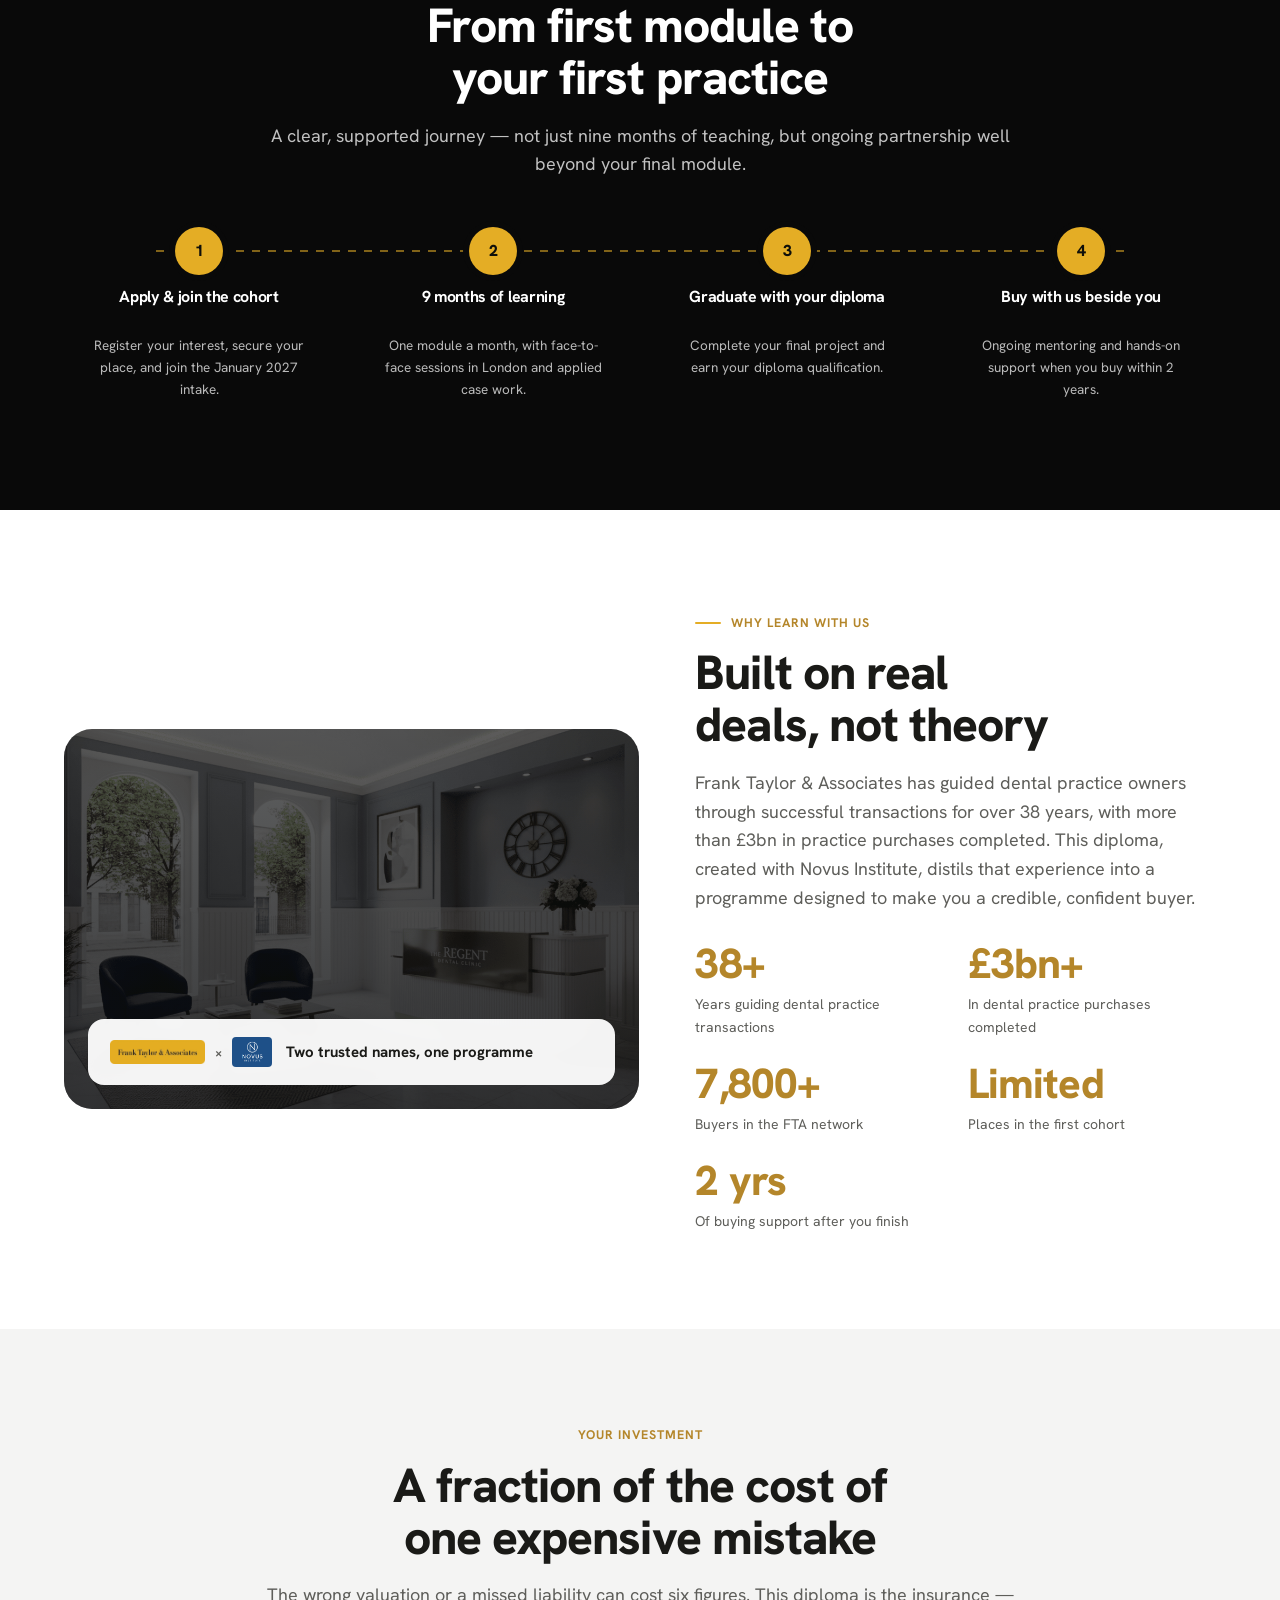
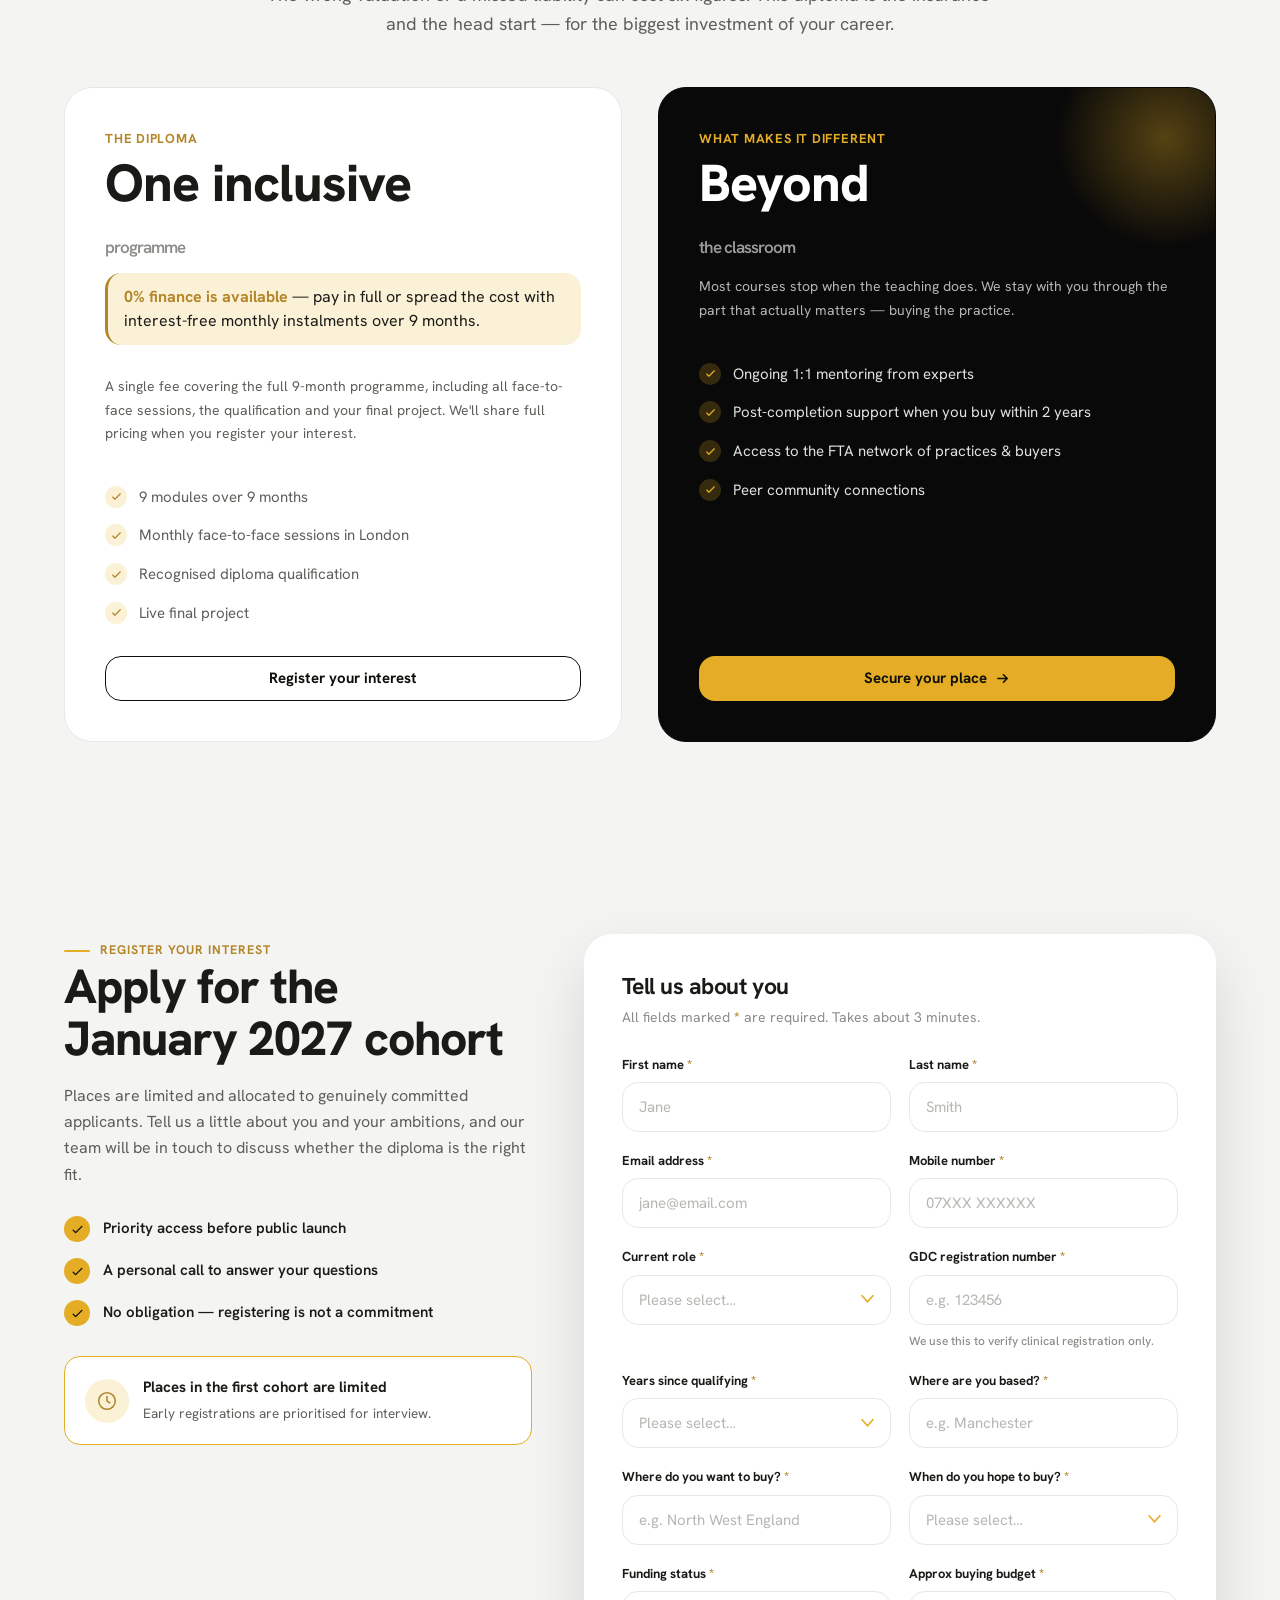
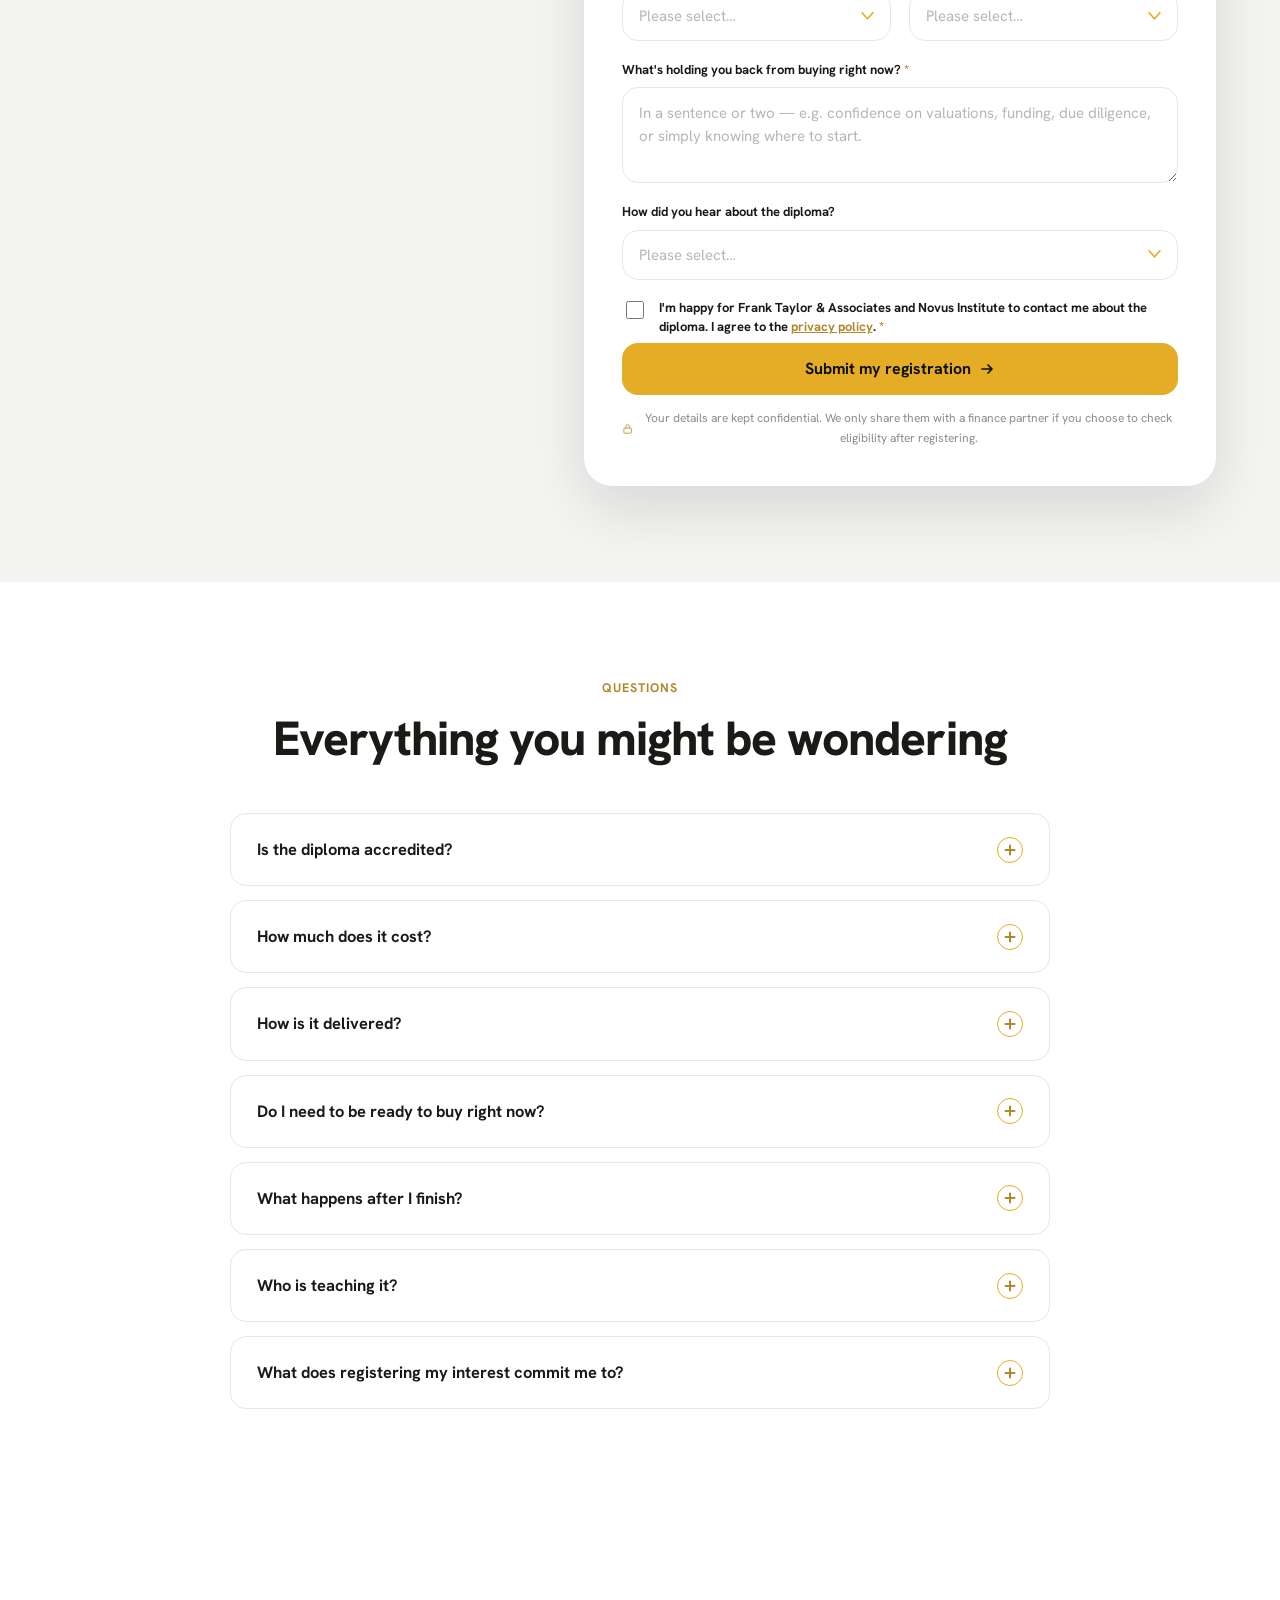
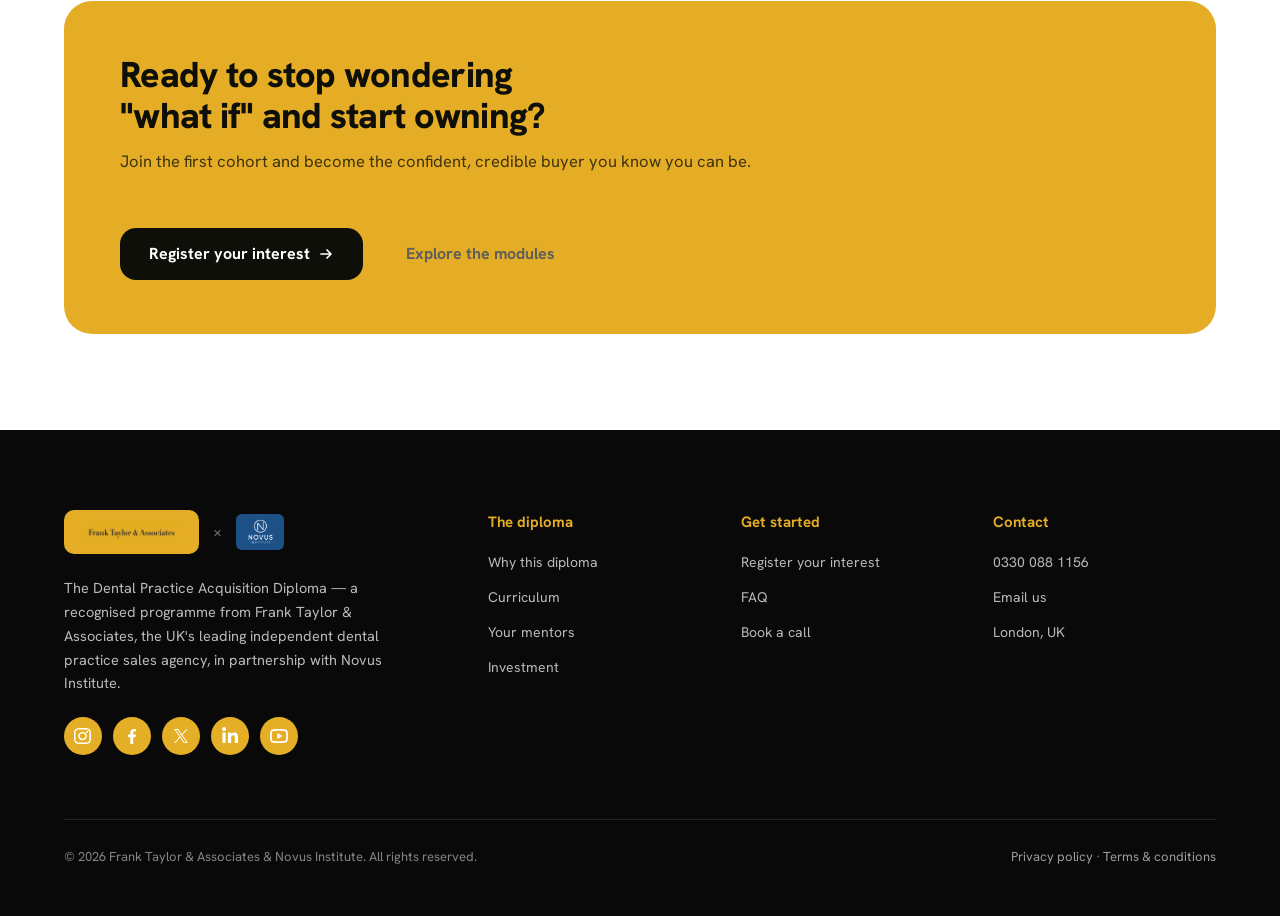
==== commit db68cdc9: "Remove public diploma pricing and flag BMC delegates for a 15% discount. Co-authored-by: Cursor <cur" ====
--- a/index.html
+++ b/index.html
@@ -69,7 +69,7 @@
           <span class="pill">9 months &middot; 9 modules</span>
           <span class="pill">Monthly in London</span>
           <span class="pill">Cohort starts January 2027</span>
-          <span class="pill gold">From &pound;917/mo + VAT</span>
+          <span class="pill gold">Finance available</span>
         </div>
         <h1 class="hero-title">You're a brilliant dentist.<br>Buying your first practice shouldn't feel like a <span class="em">leap in the dark.</span></h1>
         <p class="hero-sub">A recognised, end-to-end diploma that takes you from "I don't know where to start" to confidently owning your own dental practice — with expert tutors, monthly mentoring and real support after you complete.</p>
@@ -321,9 +321,9 @@
     <div class="invest">
       <div class="invest-card reveal">
         <span class="price-k">The diploma</span>
-        <div class="price">&pound;8,250<small> + VAT (&pound;9,900)</small></div>
-        <p class="price-finance"><strong>0% finance over 9 months</strong> &mdash; &pound;917 per month + VAT</p>
-        <p class="price-note">One inclusive fee for the full 9-month programme. Pay in full or spread the cost with interest-free monthly instalments.</p>
+        <div class="price">One inclusive<br><small>programme</small></div>
+        <p class="price-finance"><strong>0% finance is available</strong> &mdash; pay in full or spread the cost with interest-free monthly instalments over 9 months.</p>
+        <p class="price-note">A single fee covering the full 9-month programme, including all face-to-face sessions, the qualification and your final project. We'll share full pricing when you register your interest.</p>
         <ul class="incl">
           <li><span class="tick"><svg viewBox="0 0 24 24" fill="none"><path d="M5 13l4 4 10-10" stroke="currentColor" stroke-width="2.2" stroke-linecap="round" stroke-linejoin="round"/></svg></span>9 modules over 9 months</li>
           <li><span class="tick"><svg viewBox="0 0 24 24" fill="none"><path d="M5 13l4 4 10-10" stroke="currentColor" stroke-width="2.2" stroke-linecap="round" stroke-linejoin="round"/></svg></span>Monthly face-to-face sessions in London</li>
@@ -535,7 +535,7 @@
     </div>
     <div class="faq-list">
       <details class="faq reveal"><summary>Is the diploma accredited?<span class="plus"></span></summary><div class="faq-body">This is a structured, recognised qualification rather than just an in-house certificate. We're finalising the full accreditation details and will confirm them for the January 2027 cohort.</div></details>
-      <details class="faq reveal"><summary>How much does it cost?<span class="plus"></span></summary><div class="faq-body">The diploma is &pound;8,250 + VAT (&pound;9,900 in total) — one inclusive fee covering the complete 9-month programme, including all face-to-face sessions, the qualification and your final project. <strong>0% finance is available over 9 months</strong>, working out at &pound;917 per month + VAT.</div></details>
+      <details class="faq reveal"><summary>How much does it cost?<span class="plus"></span></summary><div class="faq-body">We'll share full pricing when you register your interest. The diploma is one inclusive fee covering the complete 9-month programme, including all face-to-face sessions, the qualification and your final project. <strong>0% finance is available</strong> if you'd prefer to spread the cost with interest-free monthly instalments.</div></details>
       <details class="faq reveal"><summary>How is it delivered?<span class="plus"></span></summary><div class="faq-body">Nine modules across nine months, with a face-to-face meeting in London each month. Between sessions you'll work through applied case material, culminating in a live final project on buying a dental practice.</div></details>
       <details class="faq reveal"><summary>Do I need to be ready to buy right now?<span class="plus"></span></summary><div class="faq-body">No. The diploma is designed for ambitious dentists at the "I want to, but I'm not sure how" stage. Whether you plan to buy in 12 months or are still exploring, you'll finish ready and confident.</div></details>
       <details class="faq reveal"><summary>What happens after I finish?<span class="plus"></span></summary><div class="faq-body">You receive ongoing mentoring, and if you go on to buy a practice within two years of completing, we provide hands-on support as you buy — backed by the wider FTA network.</div></details>
@@ -617,6 +617,7 @@
   <a class="btn btn-primary btn-sm" href="#register">Register &rarr;</a>
 </div>
 
+<script src="assets/js/bmc-attendees.js"></script>
 <script src="assets/js/landing.js"></script>
 </body>
 </html>
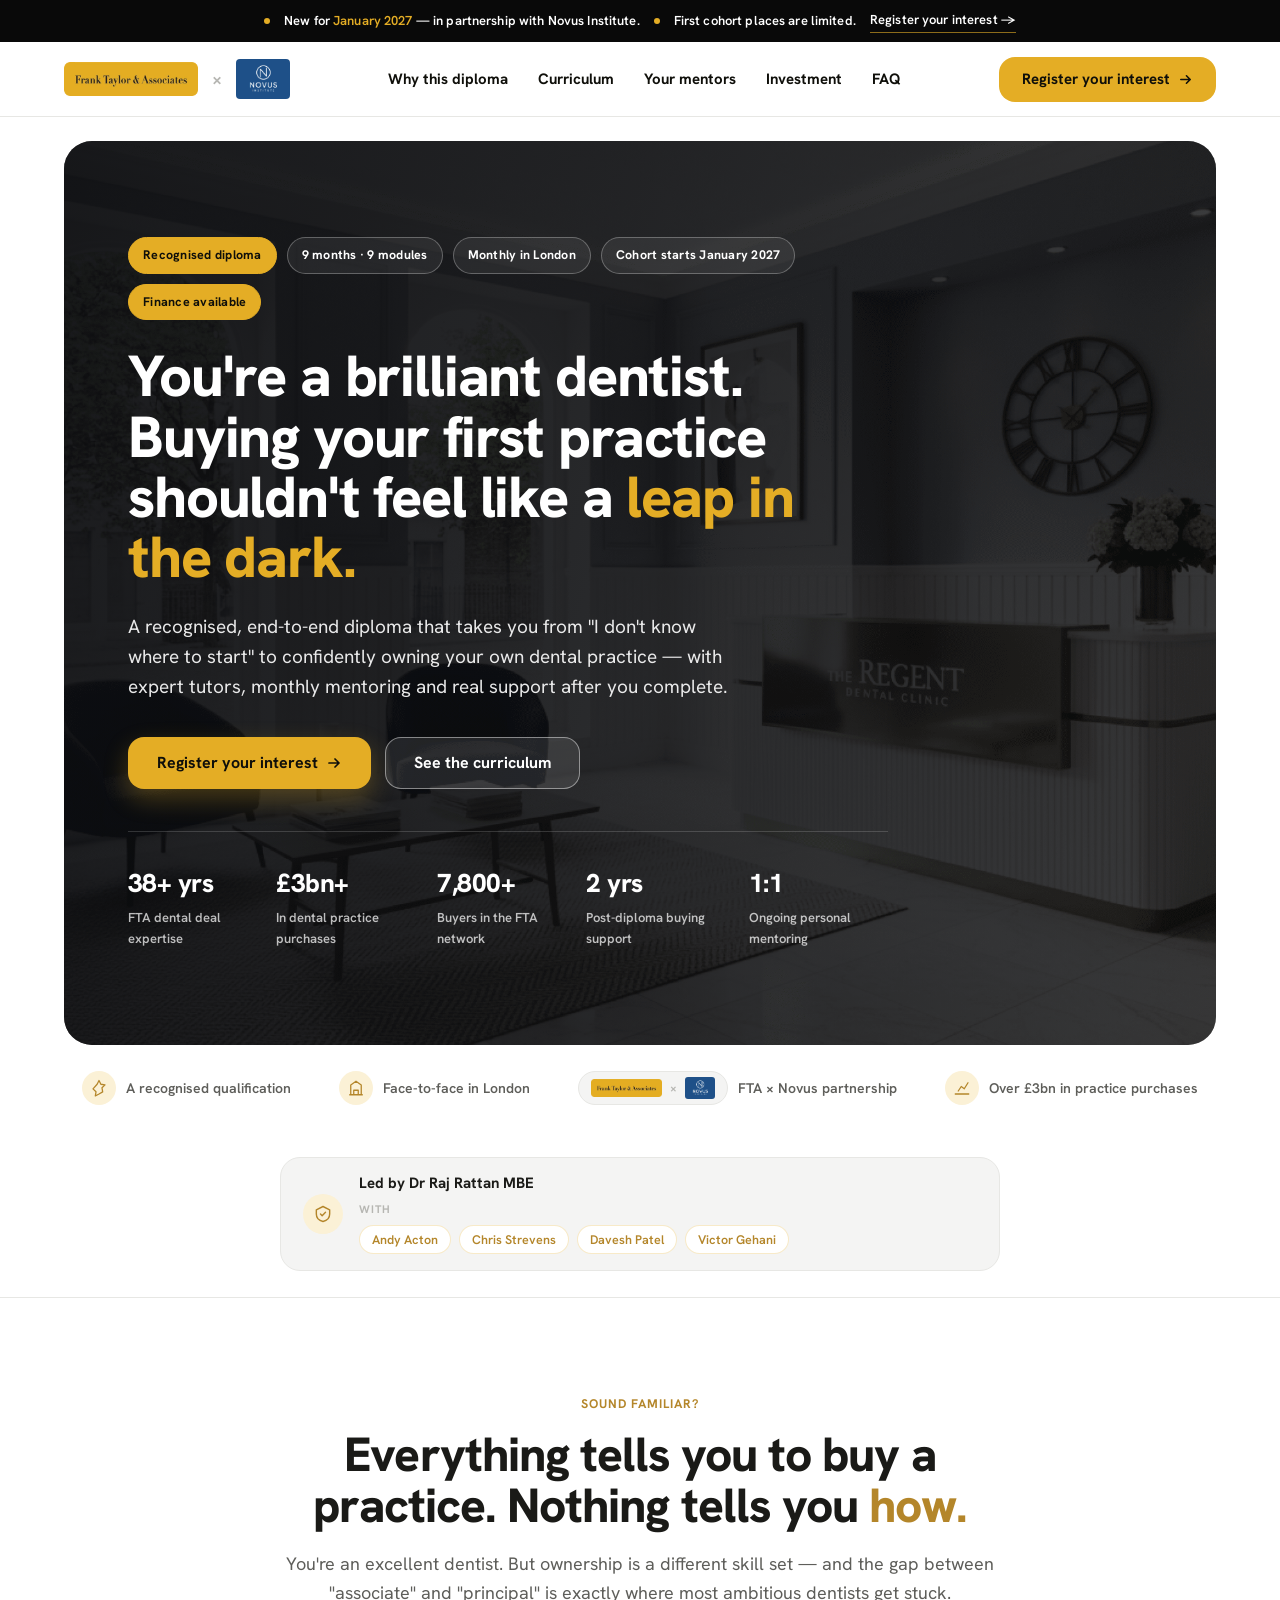
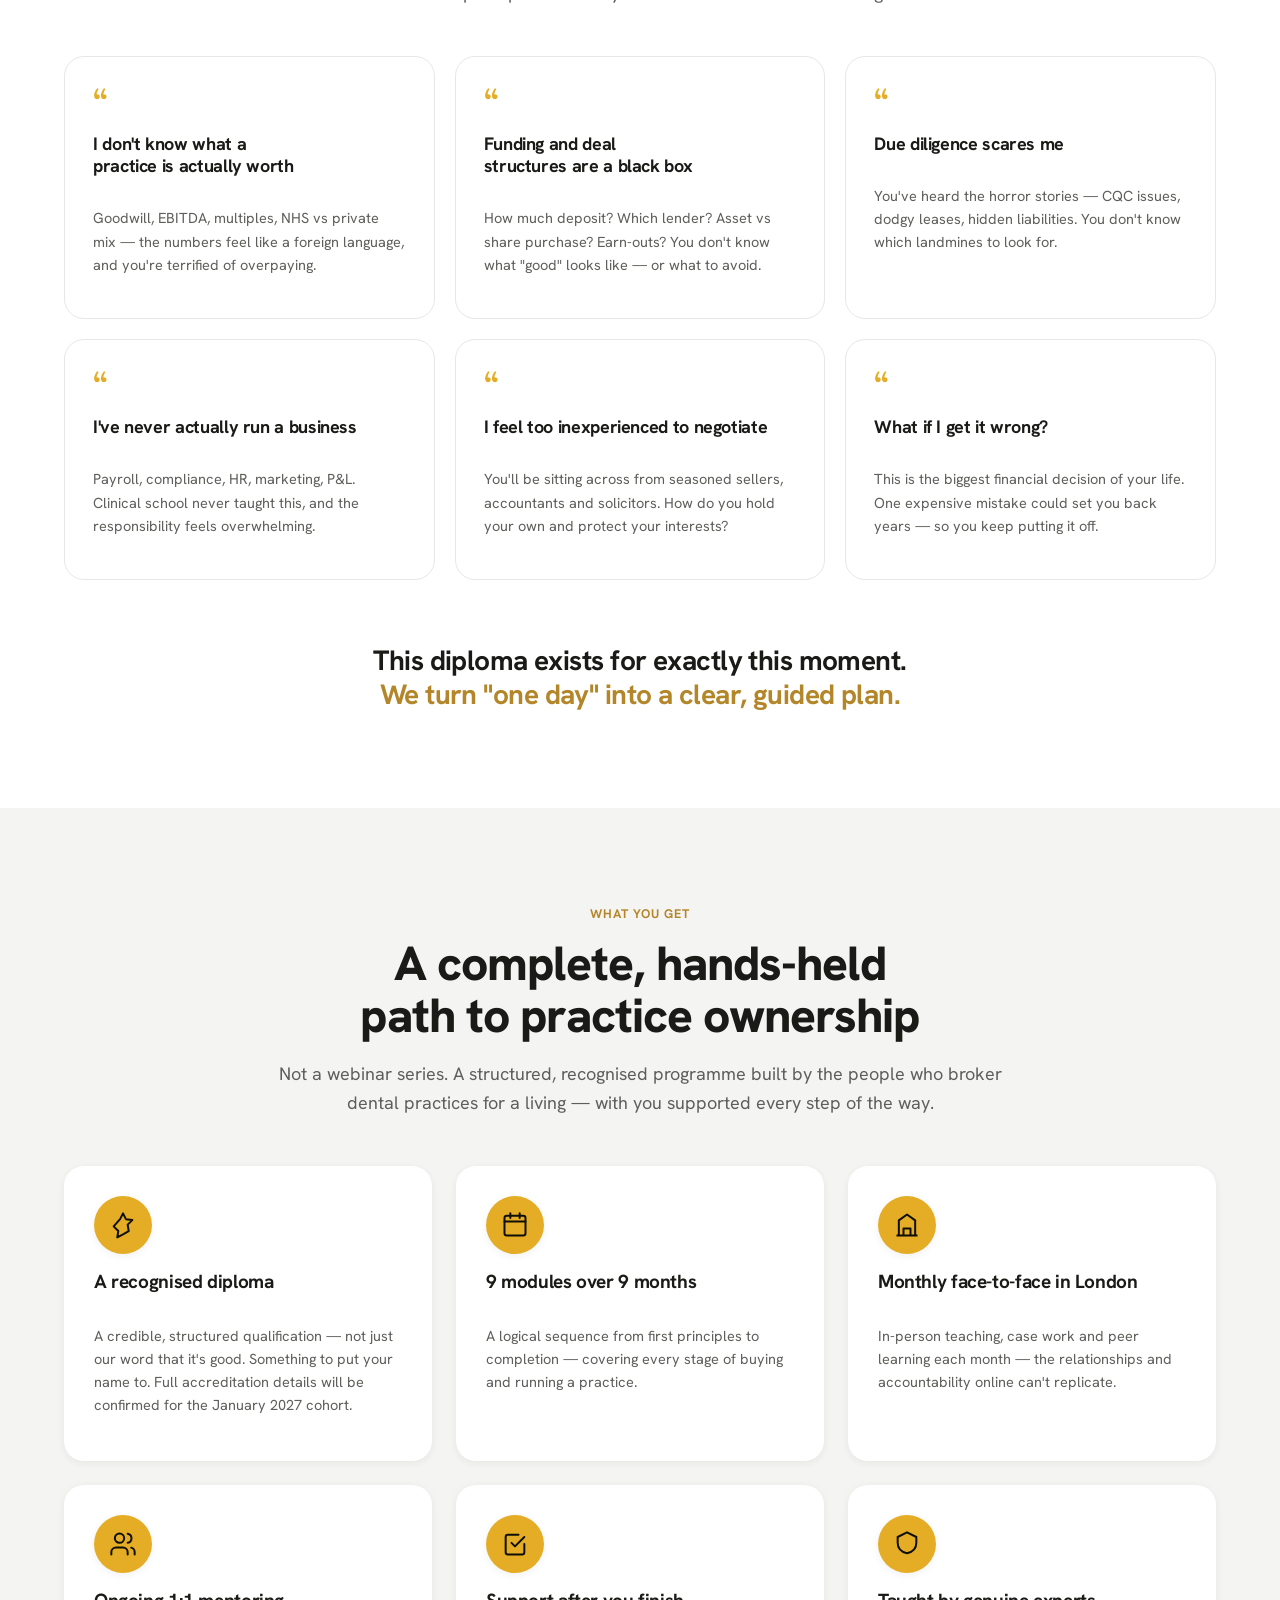
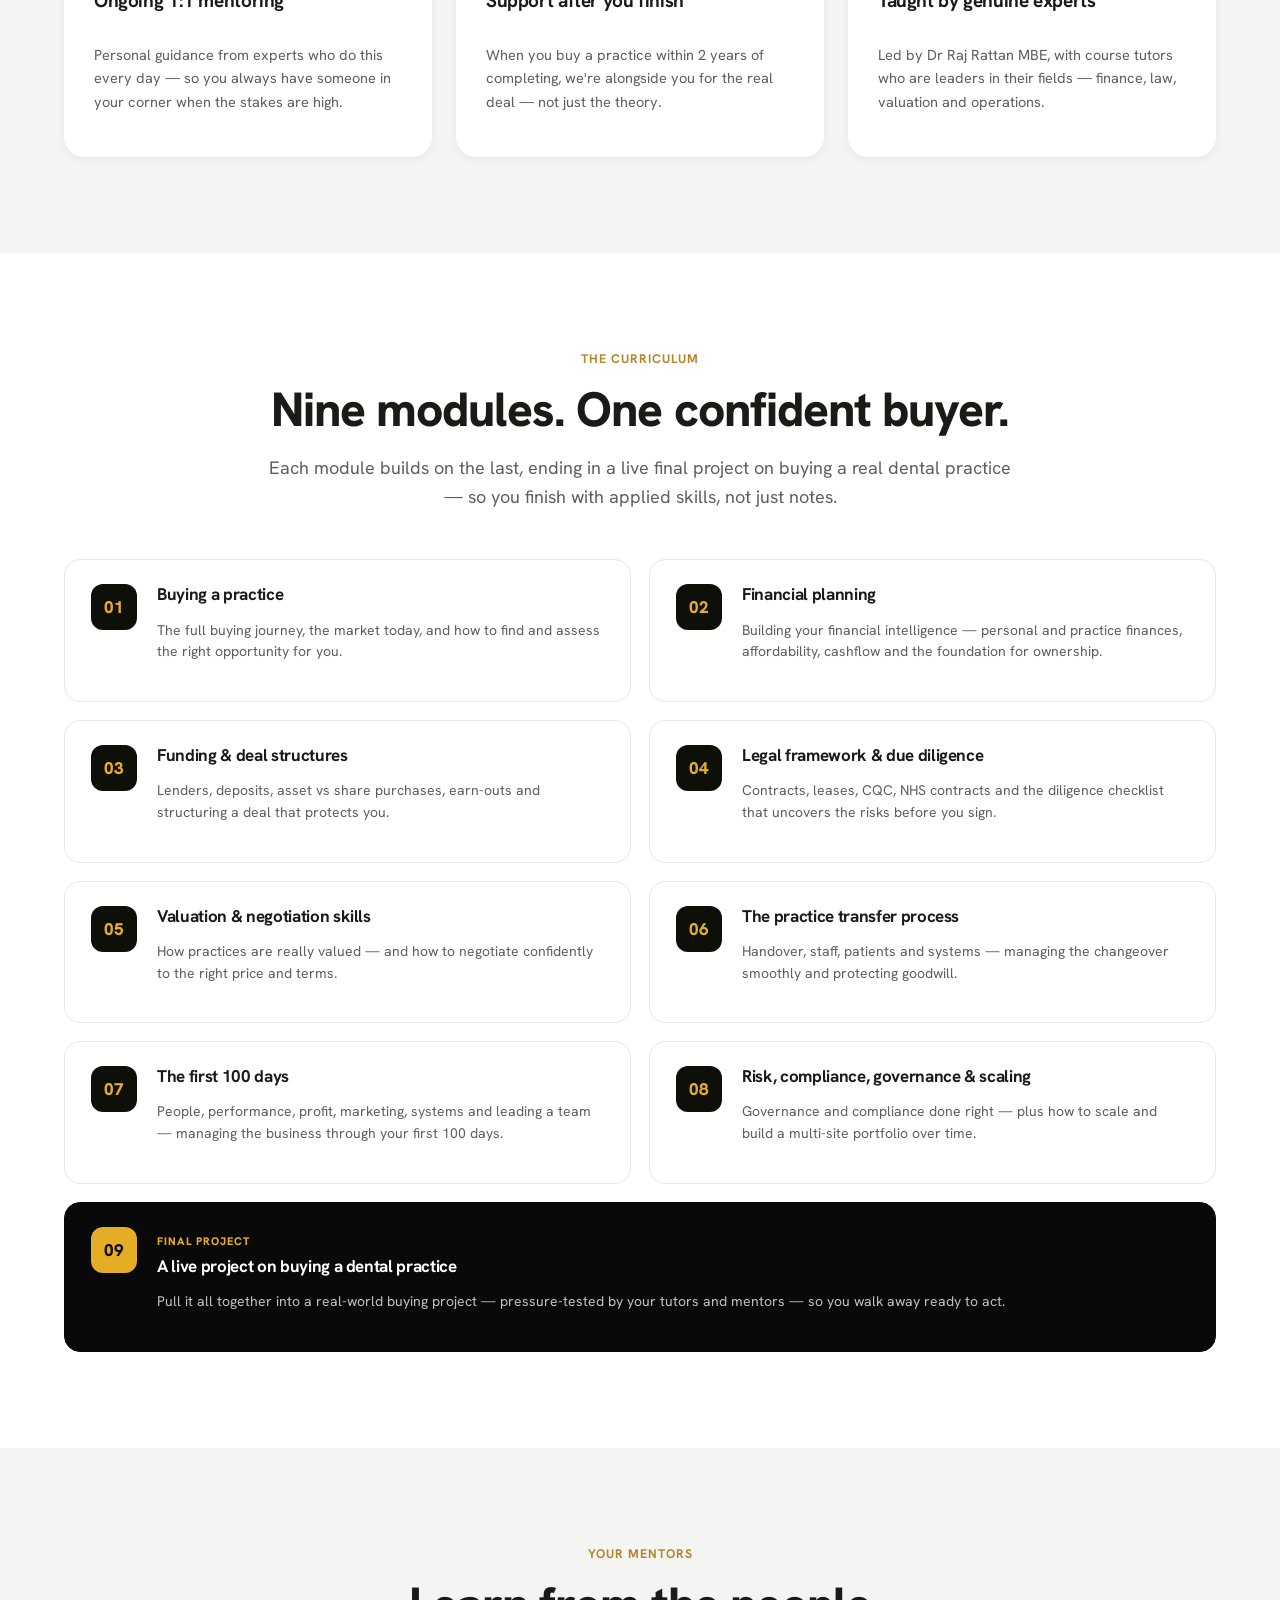
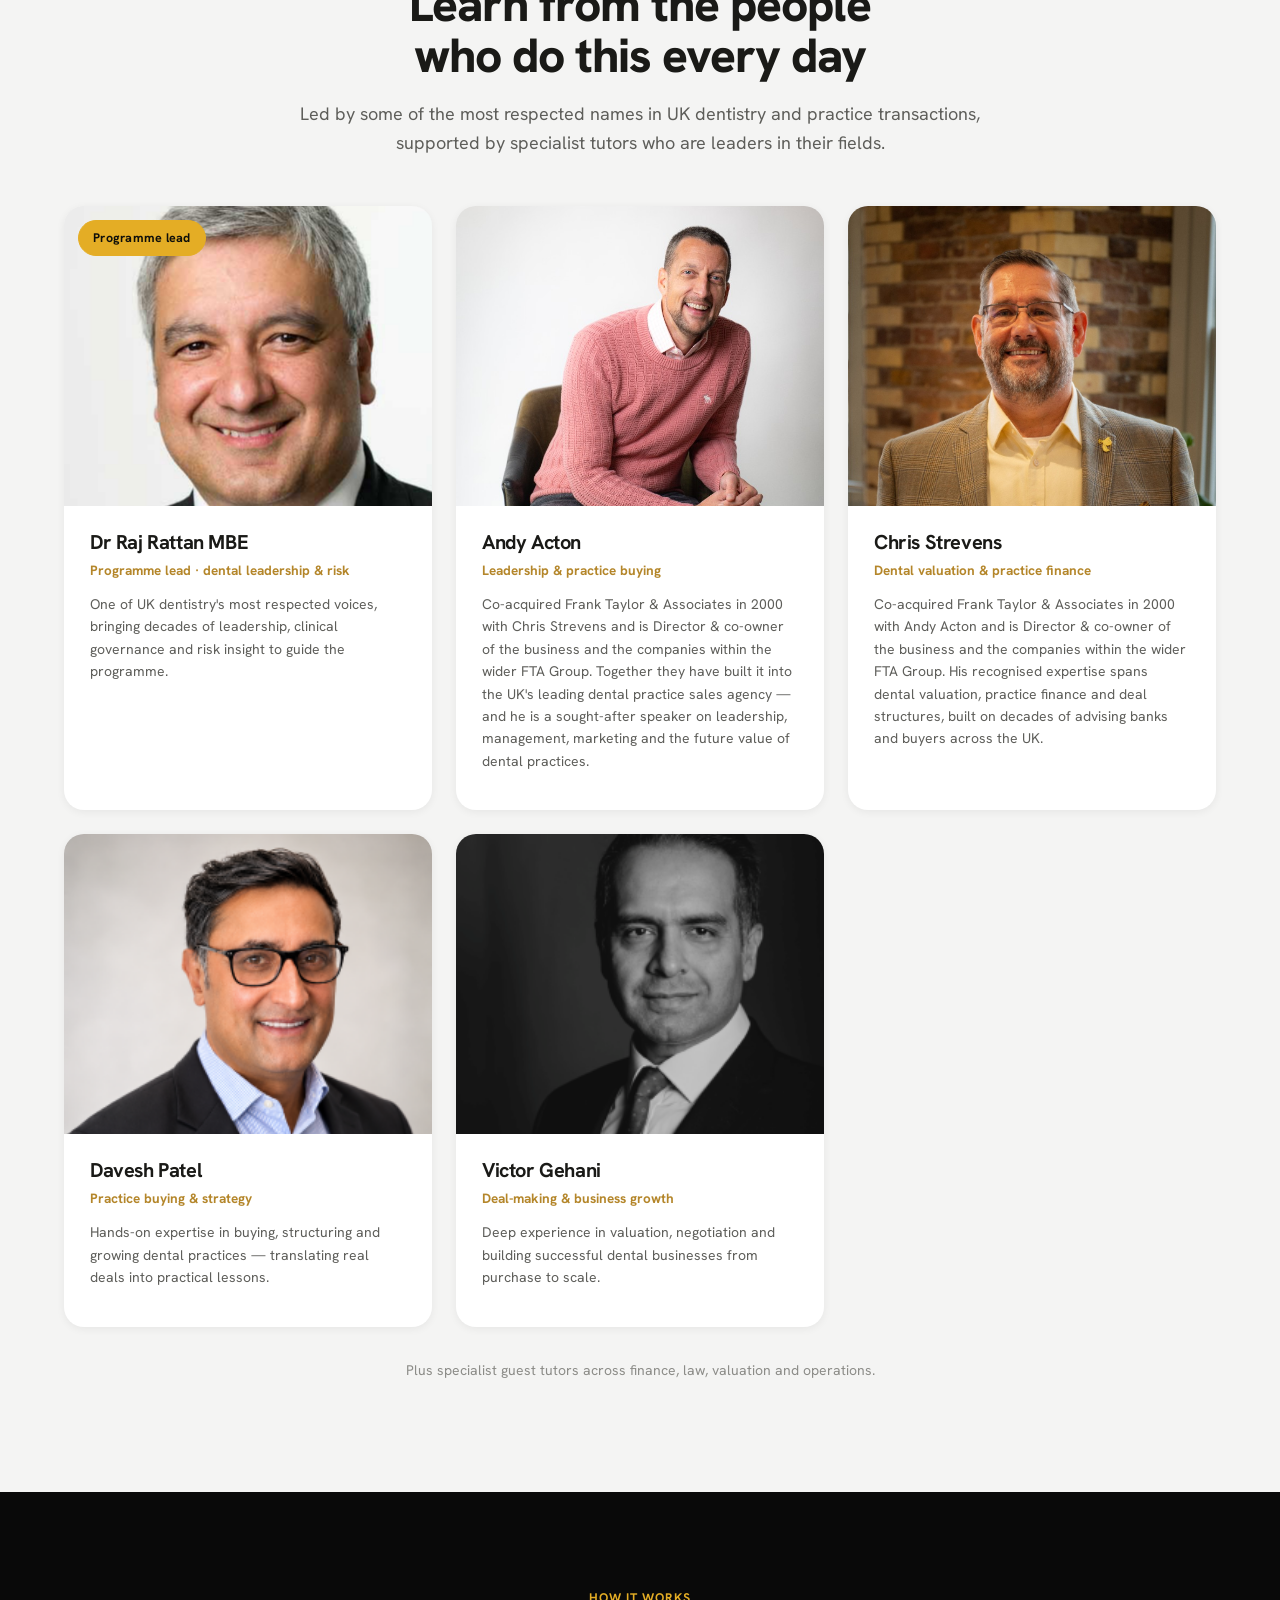
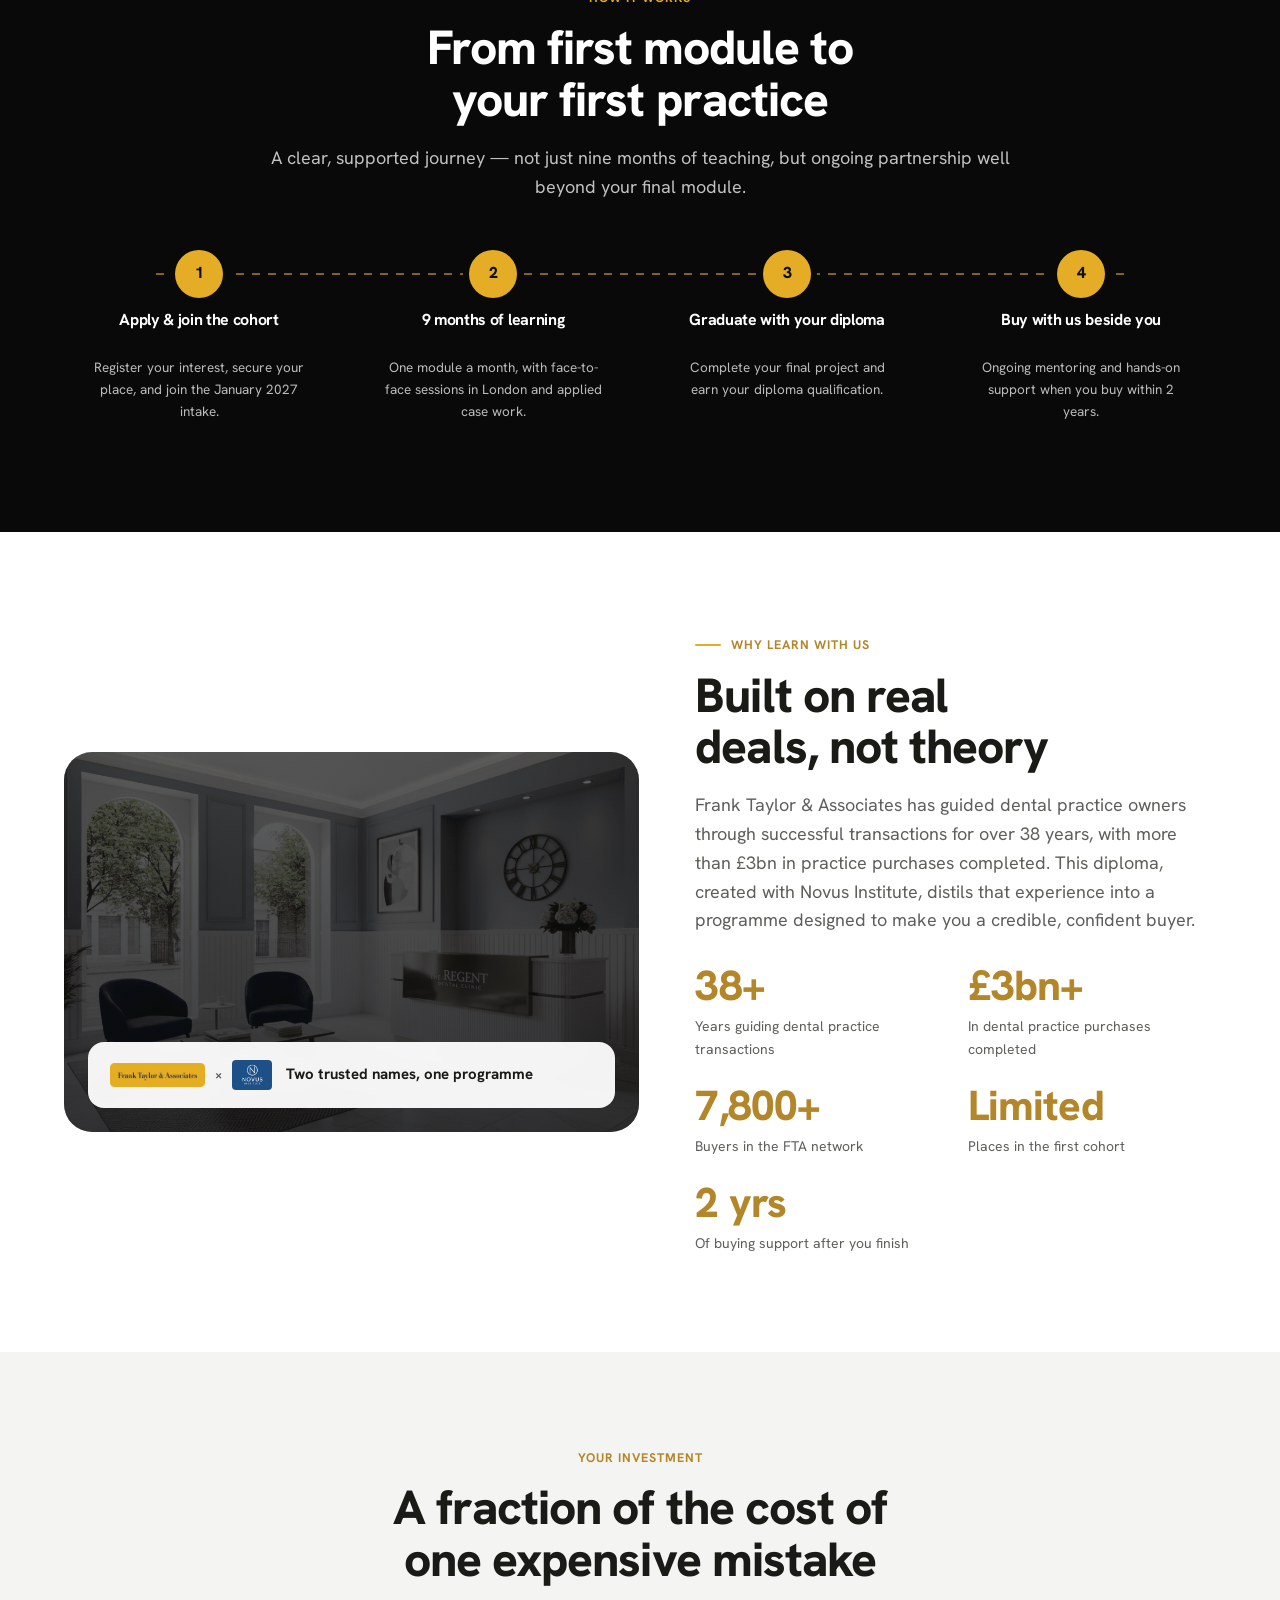
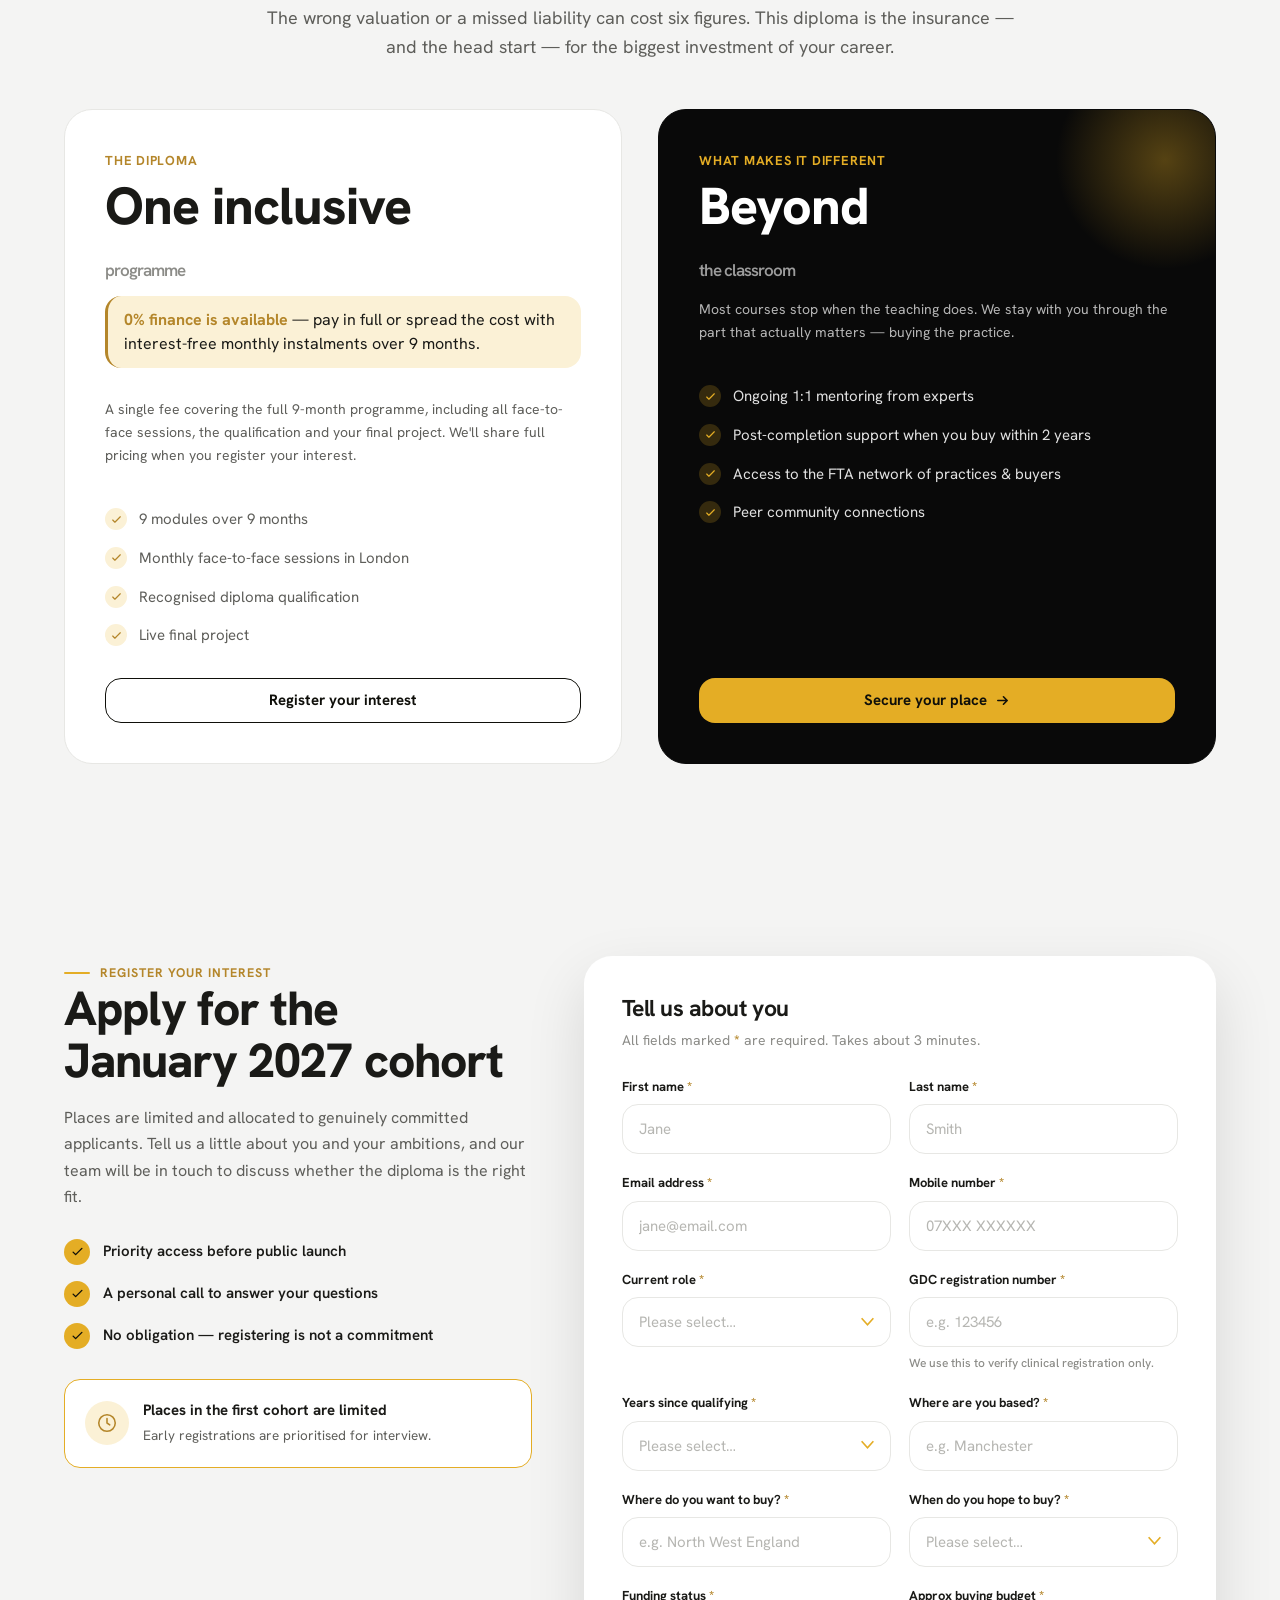
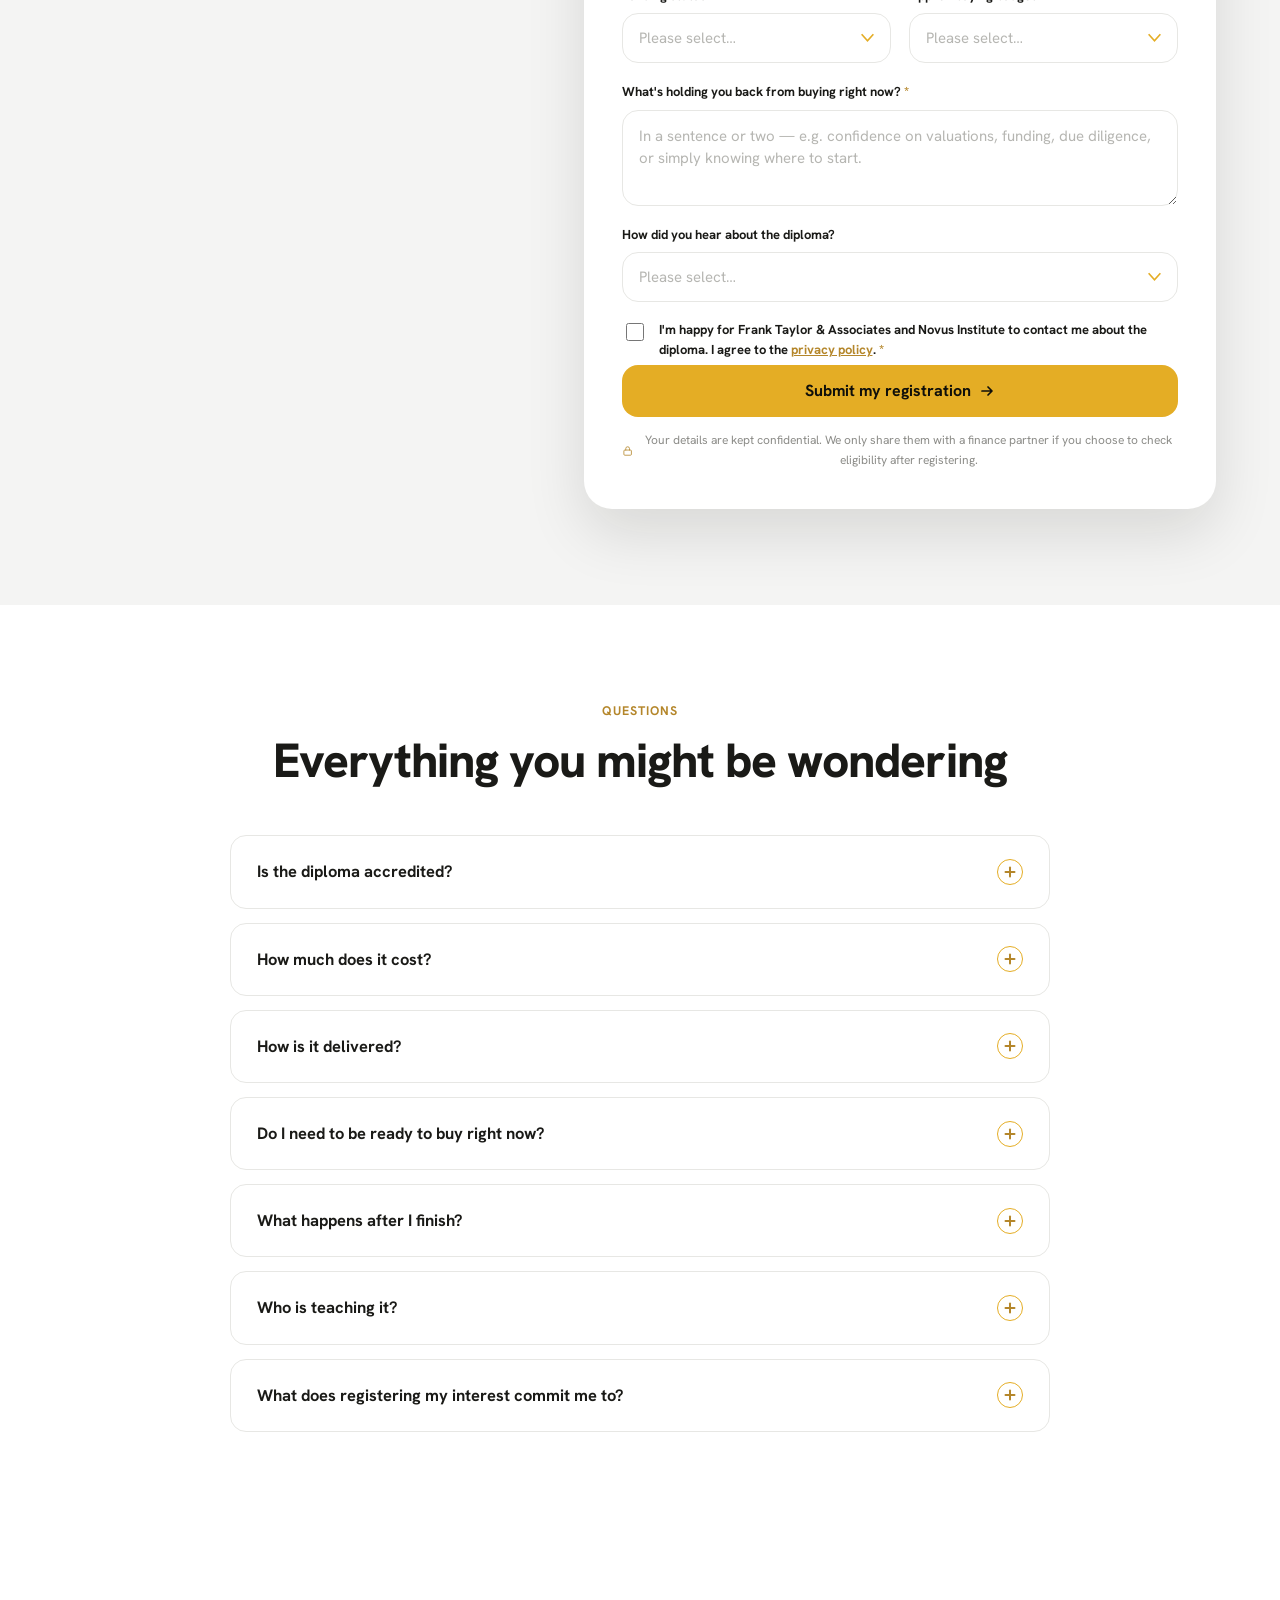
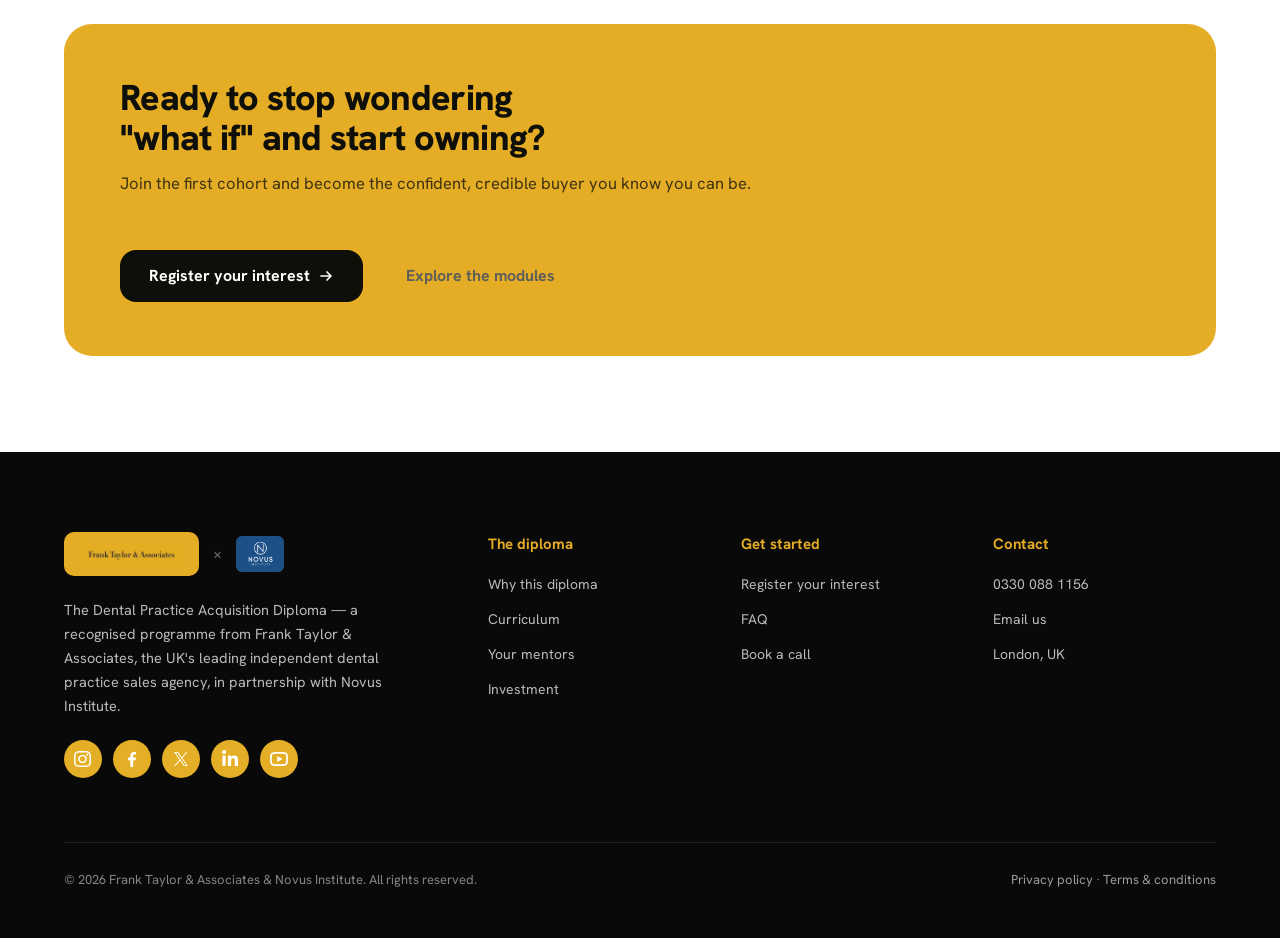
==== commit 5498170b: "Match Andy and Chris mentor bios as co-founders and business partners. Both bios now open with the s" ====
--- a/index.html
+++ b/index.html
@@ -242,11 +242,11 @@
       </div>
       <div class="mentor-card reveal">
         <div class="mentor-photo mentor-photo--andy"><img src="assets/img/mentors/andy-acton.png" alt="Andy Acton" loading="lazy" width="400" height="400"></div>
-        <div class="mentor-body"><h3>Andy Acton</h3><div class="role">Leadership &amp; practice buying</div><p>Serial entrepreneur who acquired Frank Taylor &amp; Associates in 2000 and has built it into the UK's leading dental practice sales agency — a sought-after speaker on leadership, management, marketing and the future value of dental practices.</p></div>
+        <div class="mentor-body"><h3>Andy Acton</h3><div class="role">Leadership &amp; practice buying</div><p>Co-acquired Frank Taylor &amp; Associates in 2000 with Chris Strevens and is Director &amp; co-owner of the business and the companies within the wider FTA Group. Together they have built it into the UK's leading dental practice sales agency — and he is a sought-after speaker on leadership, management, marketing and the future value of dental practices.</p></div>
       </div>
       <div class="mentor-card reveal">
         <div class="mentor-photo mentor-photo--chris"><img src="assets/img/mentors/chris-strevens.png" alt="Chris Strevens" loading="lazy" width="400" height="400"></div>
-        <div class="mentor-body"><h3>Chris Strevens</h3><div class="role">Dental valuation &amp; practice finance</div><p>Acquired Frank Taylor &amp; Associates in 2000 with Andy and is Director &amp; co-owner of Frank Taylor &amp; Associates and the companies within the wider FTA Group, with recognised expertise in dental valuation, practice finance and deal structures — and decades of experience advising banks and buyers across the UK.</p></div>
+        <div class="mentor-body"><h3>Chris Strevens</h3><div class="role">Dental valuation &amp; practice finance</div><p>Co-acquired Frank Taylor &amp; Associates in 2000 with Andy Acton and is Director &amp; co-owner of the business and the companies within the wider FTA Group. His recognised expertise spans dental valuation, practice finance and deal structures, built on decades of advising banks and buyers across the UK.</p></div>
       </div>
       <div class="mentor-card reveal">
         <div class="mentor-photo mentor-photo--davesh"><img src="assets/img/mentors/davesh-patel.png" alt="Davesh Patel" loading="lazy" width="400" height="400"></div>
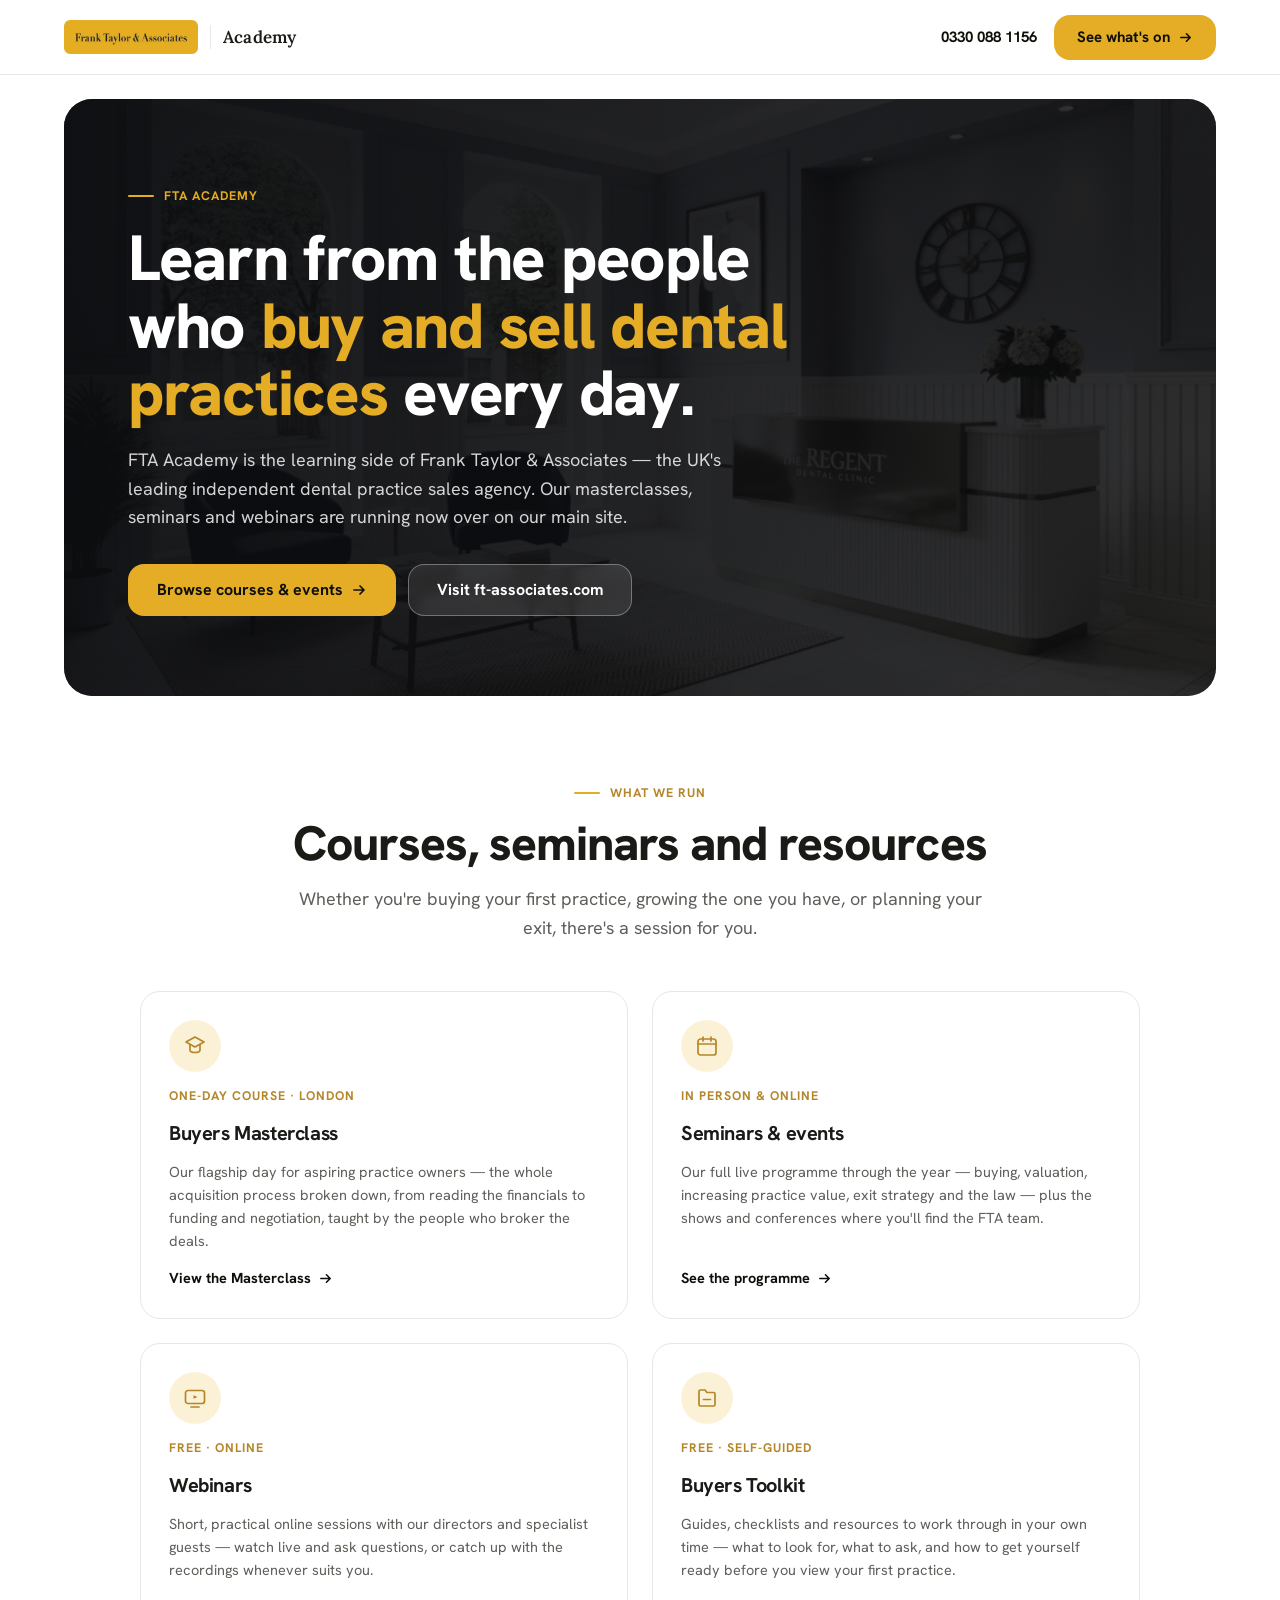
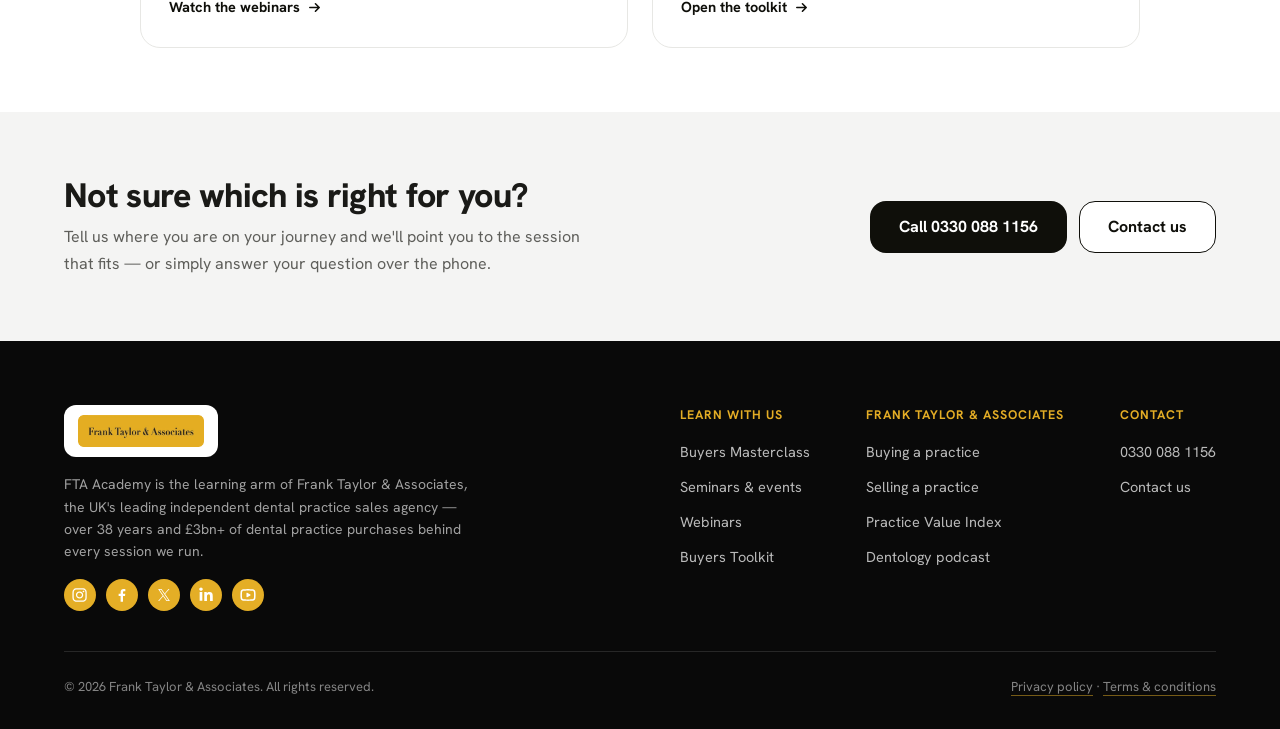
==== commit 734e72d0: "Replace the diploma landing page with an FTA Academy holding page. The Dental Practice Acquisition D" ====
--- a/index.html
+++ b/index.html
@@ -3,56 +3,35 @@
 <head>
 <meta charset="utf-8">
 <meta name="viewport" content="width=device-width, initial-scale=1">
-<title>Dental Practice Acquisition Diploma | Frank Taylor &amp; Associates × Novus</title>
-<meta name="description" content="A recognised 9-month diploma that gives ambitious dentists the confidence, knowledge and mentoring to buy their first dental practice. Led by Dr Raj Rattan MBE. London. January 2027 cohort.">
+<title>FTA Academy | Courses &amp; training from Frank Taylor &amp; Associates</title>
+<meta name="description" content="FTA Academy is the learning arm of Frank Taylor &amp; Associates, the UK's leading independent dental practice sales agency. Explore our masterclasses, seminars, webinars and free resources for dentists buying, building and selling practices.">
 <link rel="canonical" href="https://fta-academy.com/">
 <meta property="og:type" content="website">
 <meta property="og:url" content="https://fta-academy.com/">
-<meta property="og:title" content="Dental Practice Acquisition Diploma | Frank Taylor &amp; Associates × Novus">
-<meta property="og:description" content="A recognised 9-month diploma that gives ambitious dentists the confidence, knowledge and mentoring to buy their first dental practice. January 2027 cohort.">
+<meta property="og:title" content="FTA Academy | Courses &amp; training from Frank Taylor &amp; Associates">
+<meta property="og:description" content="Masterclasses, seminars, webinars and free resources for dentists buying, building and selling dental practices.">
 <meta name="twitter:card" content="summary_large_image">
 <link rel="icon" href="assets/img/favicon.ico">
 <link rel="preconnect" href="https://fonts.googleapis.com">
 <link rel="stylesheet" href="assets/css/colors_and_type.css">
 <link rel="stylesheet" href="assets/css/components.css">
-<link rel="stylesheet" href="assets/css/landing.css">
+<link rel="stylesheet" href="assets/css/holding.css">
 </head>
 <body>
-
-<!-- ============ ANNOUNCEMENT BAR ============ -->
-<div class="announce">
-  <div class="container">
-    <span class="dot"></span>
-    <span>New for <span class="hl">January 2027</span> — in partnership with Novus Institute.</span>
-    <span class="dot"></span>
-    <span class="hl-hide-sm">First cohort places are limited.</span>
-    <a href="#register">Register your interest &rarr;</a>
-  </div>
-</div>
 
 <!-- ============ NAV ============ -->
 <header class="nav">
   <div class="nav-inner container">
-    <a class="lockup" href="#" aria-label="Frank Taylor & Associates in partnership with Novus Institute">
-      <img class="fta-logo" src="assets/img/logo.png" alt="Frank Taylor & Associates">
-      <span class="x">&times;</span>
-      <img class="novus-logo" src="assets/img/novus-logo.png" alt="Novus Institute">
+    <a class="lockup" href="/" aria-label="FTA Academy — Frank Taylor &amp; Associates">
+      <img src="assets/img/logo.png" alt="Frank Taylor &amp; Associates">
+      <span class="divider"></span>
+      <span class="wordmark">Academy</span>
     </a>
-    <nav class="nav-links" id="navLinks">
-      <a class="nav-link" href="#why">Why this diploma</a>
-      <a class="nav-link" href="#curriculum">Curriculum</a>
-      <a class="nav-link" href="#mentors">Your mentors</a>
-      <a class="nav-link" href="#investment">Investment</a>
-      <a class="nav-link" href="#faq">FAQ</a>
-      <a class="btn btn-primary nav-cta-mobile" href="#register">Register your interest
+    <div class="nav-actions">
+      <a class="btn btn-ghost" href="tel:03300881156">0330 088 1156</a>
+      <a class="btn btn-primary" href="https://www.ft-associates.com/seminars/" target="_blank" rel="noopener noreferrer">See what's on
         <svg class="arw" width="15" height="15" viewBox="0 0 16 16" fill="none"><path d="M3 8h9M9 4l4 4-4 4" stroke="currentColor" stroke-width="1.7" stroke-linecap="round" stroke-linejoin="round"/></svg>
       </a>
-    </nav>
-    <div class="nav-actions">
-      <a class="btn btn-primary nav-cta-desktop" href="#register">Register your interest
-        <svg class="arw" width="15" height="15" viewBox="0 0 16 16" fill="none"><path d="M3 8h9M9 4l4 4-4 4" stroke="currentColor" stroke-width="1.7" stroke-linecap="round" stroke-linejoin="round"/></svg>
-      </a>
-      <button class="nav-toggle" id="navToggle" aria-label="Menu" aria-expanded="false"><span></span><span></span><span></span></button>
     </div>
   </div>
 </header>
@@ -64,501 +43,88 @@
       <img class="hero-bg" src="assets/img/banner-bg.png" alt="">
       <div class="hero-scrim"></div>
       <div class="hero-content">
-        <div class="hero-badges">
-          <span class="pill gold">Recognised diploma</span>
-          <span class="pill">9 months &middot; 9 modules</span>
-          <span class="pill">Monthly in London</span>
-          <span class="pill">Cohort starts January 2027</span>
-          <span class="pill gold">Finance available</span>
-        </div>
-        <h1 class="hero-title">You're a brilliant dentist.<br>Buying your first practice shouldn't feel like a <span class="em">leap in the dark.</span></h1>
-        <p class="hero-sub">A recognised, end-to-end diploma that takes you from "I don't know where to start" to confidently owning your own dental practice — with expert tutors, monthly mentoring and real support after you complete.</p>
+        <span class="eyebrow">FTA Academy</span>
+        <h1 class="hero-title">Learn from the people who <span class="em">buy and sell dental practices</span> every day.</h1>
+        <p class="hero-sub">FTA Academy is the learning side of Frank Taylor &amp; Associates — the UK's leading independent dental practice sales agency. Our masterclasses, seminars and webinars are running now over on our main site.</p>
         <div class="hero-cta">
-          <a class="btn btn-lg btn-gold-glow" href="#register">Register your interest
+          <a class="btn btn-lg btn-primary" href="https://www.ft-associates.com/seminars/" target="_blank" rel="noopener noreferrer">Browse courses &amp; events
             <svg class="arw" width="16" height="16" viewBox="0 0 16 16" fill="none"><path d="M3 8h9M9 4l4 4-4 4" stroke="currentColor" stroke-width="1.7" stroke-linecap="round" stroke-linejoin="round"/></svg>
           </a>
-          <a class="btn btn-lg btn-glass" href="#curriculum">See the curriculum</a>
-        </div>
-        <div class="hero-trust">
-          <div class="ht"><b>38+ yrs</b><span>FTA dental deal expertise</span></div>
-          <div class="ht"><b>&pound;3bn+</b><span>In dental practice purchases</span></div>
-          <div class="ht"><b>7,800+</b><span>Buyers in the FTA network</span></div>
-          <div class="ht"><b>2 yrs</b><span>Post-diploma buying support</span></div>
-          <div class="ht"><b>1:1</b><span>Ongoing personal mentoring</span></div>
+          <a class="btn btn-lg btn-glass" href="https://www.ft-associates.com/" target="_blank" rel="noopener noreferrer">Visit ft-associates.com</a>
         </div>
       </div>
     </div>
   </div>
 </section>
 
-<!-- ============ CREDIBILITY STRIP ============ -->
-<div class="cred-strip">
-  <div class="container cred-row">
-    <div class="cred-item"><span class="ic"><svg viewBox="0 0 24 24" fill="none"><path d="M12 2l2.5 5 5.5.8-4 3.9.9 5.5L12 20l-4.9 2.6.9-5.5-4-3.9L9.5 7 12 2z" stroke="currentColor" stroke-width="1.7" stroke-linejoin="round"/></svg></span>A recognised qualification</div>
-    <div class="cred-item"><span class="ic"><svg viewBox="0 0 24 24" fill="none"><path d="M3 21h18M5 21V8l7-5 7 5v13M9 21v-6h6v6" stroke="currentColor" stroke-width="1.7" stroke-linejoin="round"/></svg></span>Face-to-face in London</div>
-    <div class="cred-item"><span class="ic ic-partnership"><img class="fta-logo" src="assets/img/logo.png" alt=""><span class="mini-x">&times;</span><img class="novus-logo" src="assets/img/novus-logo.png" alt="Novus Institute"></span>FTA × Novus partnership</div>
-    <div class="cred-item"><span class="ic"><svg viewBox="0 0 24 24" fill="none"><path d="M3 20h18M7 16l4-6 4 3 5-8" stroke="currentColor" stroke-width="1.7" stroke-linecap="round" stroke-linejoin="round"/></svg></span>Over &pound;3bn in practice purchases</div>
-  </div>
-  <div class="container cred-lead-row">
-    <div class="cred-lead-banner">
-      <span class="ic"><svg viewBox="0 0 24 24" fill="none"><path d="M12 3l8 4v5c0 5-3.5 8-8 9-4.5-1-8-4-8-9V7l8-4z" stroke="currentColor" stroke-width="1.7" stroke-linejoin="round"/><path d="M9 12l2 2 4-4" stroke="currentColor" stroke-width="1.7" stroke-linecap="round" stroke-linejoin="round"/></svg></span>
-      <div class="cred-lead-copy">
-        <span class="cred-lead-title">Led by Dr Raj Rattan MBE</span>
-        <span class="cred-lead-with">with</span>
-        <div class="organiser-names">
-          <span>Andy Acton</span>
-          <span>Chris Strevens</span>
-          <span>Davesh Patel</span>
-          <span>Victor Gehani</span>
-        </div>
-      </div>
+<!-- ============ COURSES ============
+     Each card links to a live page on ft-associates.com.
+     To add, remove or reorder a course, edit the <a class="course-card"> blocks below.
+     ============================================ -->
+<section class="courses" id="courses">
+  <div class="container">
+    <div class="sec-head">
+      <span class="eyebrow">What we run</span>
+      <h2>Courses, seminars and resources</h2>
+      <p>Whether you're buying your first practice, growing the one you have, or planning your exit, there's a session for you.</p>
     </div>
-  </div>
-</div>
 
-<!-- ============ PAIN POINTS ============ -->
-<section class="section" id="why">
-  <div class="container">
-    <div class="sec-head center reveal">
-      <span class="eyebrow eyebrow-line">Sound familiar?</span>
-      <h2>Everything tells you to buy a practice. Nothing tells you <em class="em" style="font-style:normal;color:var(--gold-deep)">how.</em></h2>
-      <p>You're an excellent dentist. But ownership is a different skill set — and the gap between "associate" and "principal" is exactly where most ambitious dentists get stuck.</p>
-    </div>
-    <div class="pain-grid">
-      <div class="pain-card reveal">
-        <span class="qt">&ldquo;</span>
-        <h3>I don't know what a practice is actually worth</h3>
-        <p>Goodwill, EBITDA, multiples, NHS vs private mix — the numbers feel like a foreign language, and you're terrified of overpaying.</p>
-      </div>
-      <div class="pain-card reveal">
-        <span class="qt">&ldquo;</span>
-        <h3>Funding and deal structures are a black box</h3>
-        <p>How much deposit? Which lender? Asset vs share purchase? Earn-outs? You don't know what "good" looks like — or what to avoid.</p>
-      </div>
-      <div class="pain-card reveal">
-        <span class="qt">&ldquo;</span>
-        <h3>Due diligence scares me</h3>
-        <p>You've heard the horror stories — CQC issues, dodgy leases, hidden liabilities. You don't know which landmines to look for.</p>
-      </div>
-      <div class="pain-card reveal">
-        <span class="qt">&ldquo;</span>
-        <h3>I've never actually run a business</h3>
-        <p>Payroll, compliance, HR, marketing, P&amp;L. Clinical school never taught this, and the responsibility feels overwhelming.</p>
-      </div>
-      <div class="pain-card reveal">
-        <span class="qt">&ldquo;</span>
-        <h3>I feel too inexperienced to negotiate</h3>
-        <p>You'll be sitting across from seasoned sellers, accountants and solicitors. How do you hold your own and protect your interests?</p>
-      </div>
-      <div class="pain-card reveal">
-        <span class="qt">&ldquo;</span>
-        <h3>What if I get it wrong?</h3>
-        <p>This is the biggest financial decision of your life. One expensive mistake could set you back years — so you keep putting it off.</p>
-      </div>
-    </div>
-    <div class="pain-after reveal">
-      <h3>This diploma exists for exactly this moment. <span class="em">We turn "one day" into a clear, guided plan.</span></h3>
+    <div class="course-grid">
+
+      <a class="course-card" href="https://www.ft-associates.com/seminars/buyers-masterclass/" target="_blank" rel="noopener noreferrer">
+        <span class="disc"><svg viewBox="0 0 24 24" fill="none"><path d="M12 3l9 5-9 5-9-5 9-5z" stroke="currentColor" stroke-width="1.7" stroke-linejoin="round"/><path d="M7 10.5V16c0 1.4 2.2 2.5 5 2.5s5-1.1 5-2.5v-5.5" stroke="currentColor" stroke-width="1.7" stroke-linecap="round" stroke-linejoin="round"/></svg></span>
+        <span class="fmt">One-day course &middot; London</span>
+        <h3>Buyers Masterclass</h3>
+        <p>Our flagship day for aspiring practice owners — the whole acquisition process broken down, from reading the financials to funding and negotiation, taught by the people who broker the deals.</p>
+        <span class="go">View the Masterclass
+          <svg class="arw" width="15" height="15" viewBox="0 0 16 16" fill="none"><path d="M3 8h9M9 4l4 4-4 4" stroke="currentColor" stroke-width="1.7" stroke-linecap="round" stroke-linejoin="round"/></svg>
+        </span>
+      </a>
+
+      <a class="course-card" href="https://www.ft-associates.com/seminars/" target="_blank" rel="noopener noreferrer">
+        <span class="disc"><svg viewBox="0 0 24 24" fill="none"><rect x="3" y="5" width="18" height="16" rx="2.5" stroke="currentColor" stroke-width="1.7"/><path d="M3 10h18M8 3v4M16 3v4" stroke="currentColor" stroke-width="1.7" stroke-linecap="round"/></svg></span>
+        <span class="fmt">In person &amp; online</span>
+        <h3>Seminars &amp; events</h3>
+        <p>Our full live programme through the year — buying, valuation, increasing practice value, exit strategy and the law — plus the shows and conferences where you'll find the FTA team.</p>
+        <span class="go">See the programme
+          <svg class="arw" width="15" height="15" viewBox="0 0 16 16" fill="none"><path d="M3 8h9M9 4l4 4-4 4" stroke="currentColor" stroke-width="1.7" stroke-linecap="round" stroke-linejoin="round"/></svg>
+        </span>
+      </a>
+
+      <a class="course-card" href="https://www.ft-associates.com/webinars/" target="_blank" rel="noopener noreferrer">
+        <span class="disc"><svg viewBox="0 0 24 24" fill="none"><rect x="2.5" y="4.5" width="19" height="13" rx="2.5" stroke="currentColor" stroke-width="1.7"/><path d="M8 21h8" stroke="currentColor" stroke-width="1.7" stroke-linecap="round"/><path d="M10.5 9.2l4 1.8-4 1.8V9.2z" fill="currentColor"/></svg></span>
+        <span class="fmt">Free &middot; online</span>
+        <h3>Webinars</h3>
+        <p>Short, practical online sessions with our directors and specialist guests — watch live and ask questions, or catch up with the recordings whenever suits you.</p>
+        <span class="go">Watch the webinars
+          <svg class="arw" width="15" height="15" viewBox="0 0 16 16" fill="none"><path d="M3 8h9M9 4l4 4-4 4" stroke="currentColor" stroke-width="1.7" stroke-linecap="round" stroke-linejoin="round"/></svg>
+        </span>
+      </a>
+
+      <a class="course-card" href="https://www.ft-associates.com/buying-a-dental-practice/toolkit-for-buyers/" target="_blank" rel="noopener noreferrer">
+        <span class="disc"><svg viewBox="0 0 24 24" fill="none"><path d="M4 5.5A1.5 1.5 0 015.5 4H10l2 2.5h6.5A1.5 1.5 0 0120 8v10.5a1.5 1.5 0 01-1.5 1.5h-13A1.5 1.5 0 014 18.5v-13z" stroke="currentColor" stroke-width="1.7" stroke-linejoin="round"/><path d="M8.5 13.5h7" stroke="currentColor" stroke-width="1.7" stroke-linecap="round"/></svg></span>
+        <span class="fmt">Free &middot; self-guided</span>
+        <h3>Buyers Toolkit</h3>
+        <p>Guides, checklists and resources to work through in your own time — what to look for, what to ask, and how to get yourself ready before you view your first practice.</p>
+        <span class="go">Open the toolkit
+          <svg class="arw" width="15" height="15" viewBox="0 0 16 16" fill="none"><path d="M3 8h9M9 4l4 4-4 4" stroke="currentColor" stroke-width="1.7" stroke-linecap="round" stroke-linejoin="round"/></svg>
+        </span>
+      </a>
+
     </div>
   </div>
 </section>
 
-<!-- ============ VALUE / WHAT YOU GET ============ -->
-<section class="section band">
-  <div class="container">
-    <div class="sec-head center reveal">
-      <span class="eyebrow eyebrow-line">What you get</span>
-      <h2>A complete, hands-held path to practice ownership</h2>
-      <p>Not a webinar series. A structured, recognised programme built by the people who broker dental practices for a living — with you supported every step of the way.</p>
+<!-- ============ CONTACT STRIP ============ -->
+<section class="contact-strip">
+  <div class="container contact-inner">
+    <div class="contact-copy">
+      <h2>Not sure which is right for you?</h2>
+      <p>Tell us where you are on your journey and we'll point you to the session that fits — or simply answer your question over the phone.</p>
     </div>
-    <div class="value-grid">
-      <div class="value-card reveal">
-        <span class="disc"><svg viewBox="0 0 24 24" fill="none"><path d="M12 2l2.5 5 5.5.8-4 3.9.9 5.5L12 20l-4.9 2.6.9-5.5-4-3.9L9.5 7 12 2z" stroke="currentColor" stroke-width="1.7" stroke-linejoin="round"/></svg></span>
-        <h3>A recognised diploma</h3>
-        <p>A credible, structured qualification — not just our word that it's good. Something to put your name to. Full accreditation details will be confirmed for the January 2027 cohort.</p>
-      </div>
-      <div class="value-card reveal">
-        <span class="disc"><svg viewBox="0 0 24 24" fill="none"><rect x="3" y="4" width="18" height="17" rx="2" stroke="currentColor" stroke-width="1.7"/><path d="M3 9h18M8 2v4M16 2v4" stroke="currentColor" stroke-width="1.7" stroke-linecap="round"/></svg></span>
-        <h3>9 modules over 9 months</h3>
-        <p>A logical sequence from first principles to completion — covering every stage of buying and running a practice.</p>
-      </div>
-      <div class="value-card reveal">
-        <span class="disc"><svg viewBox="0 0 24 24" fill="none"><path d="M3 21h18M5 21V8l7-5 7 5v13" stroke="currentColor" stroke-width="1.7" stroke-linejoin="round"/><path d="M9 21v-6h6v6" stroke="currentColor" stroke-width="1.7" stroke-linejoin="round"/></svg></span>
-        <h3>Monthly face-to-face in London</h3>
-        <p>In-person teaching, case work and peer learning each month — the relationships and accountability online can't replicate.</p>
-      </div>
-      <div class="value-card reveal">
-        <span class="disc"><svg viewBox="0 0 24 24" fill="none"><path d="M16 21v-2a4 4 0 00-4-4H6a4 4 0 00-4 4v2" stroke="currentColor" stroke-width="1.7" stroke-linecap="round"/><circle cx="9" cy="7" r="4" stroke="currentColor" stroke-width="1.7"/><path d="M22 21v-2a4 4 0 00-3-3.87M16 3.13A4 4 0 0116 11" stroke="currentColor" stroke-width="1.7" stroke-linecap="round"/></svg></span>
-        <h3>Ongoing 1:1 mentoring</h3>
-        <p>Personal guidance from experts who do this every day — so you always have someone in your corner when the stakes are high.</p>
-      </div>
-      <div class="value-card reveal">
-        <span class="disc"><svg viewBox="0 0 24 24" fill="none"><path d="M9 11l3 3 8-8" stroke="currentColor" stroke-width="1.7" stroke-linecap="round" stroke-linejoin="round"/><path d="M20 12v7a2 2 0 01-2 2H6a2 2 0 01-2-2V6a2 2 0 012-2h9" stroke="currentColor" stroke-width="1.7" stroke-linecap="round"/></svg></span>
-        <h3>Support after you finish</h3>
-        <p>When you buy a practice within 2 years of completing, we're alongside you for the real deal — not just the theory.</p>
-      </div>
-      <div class="value-card reveal">
-        <span class="disc"><svg viewBox="0 0 24 24" fill="none"><path d="M12 2l8 4v5c0 5-3.5 8-8 9-4.5-1-8-4-8-9V6l8-4z" stroke="currentColor" stroke-width="1.7" stroke-linejoin="round"/></svg></span>
-        <h3>Taught by genuine experts</h3>
-        <p>Led by Dr Raj Rattan MBE, with course tutors who are leaders in their fields — finance, law, valuation and operations.</p>
-      </div>
-    </div>
-  </div>
-</section>
-
-<!-- ============ CURRICULUM ============ -->
-<section class="section" id="curriculum">
-  <div class="container">
-    <div class="sec-head center reveal">
-      <span class="eyebrow eyebrow-line">The curriculum</span>
-      <h2>Nine modules. One confident buyer.</h2>
-      <p>Each module builds on the last, ending in a live final project on buying a real dental practice — so you finish with applied skills, not just notes.</p>
-    </div>
-    <div class="curric">
-      <div class="mod reveal"><span class="num">01</span><div><h3>Buying a practice</h3><p>The full buying journey, the market today, and how to find and assess the right opportunity for you.</p></div></div>
-      <div class="mod reveal"><span class="num">02</span><div><h3>Financial planning</h3><p>Building your financial intelligence — personal and practice finances, affordability, cashflow and the foundation for ownership.</p></div></div>
-      <div class="mod reveal"><span class="num">03</span><div><h3>Funding &amp; deal structures</h3><p>Lenders, deposits, asset vs share purchases, earn-outs and structuring a deal that protects you.</p></div></div>
-      <div class="mod reveal"><span class="num">04</span><div><h3>Legal framework &amp; due diligence</h3><p>Contracts, leases, CQC, NHS contracts and the diligence checklist that uncovers the risks before you sign.</p></div></div>
-      <div class="mod reveal"><span class="num">05</span><div><h3>Valuation &amp; negotiation skills</h3><p>How practices are really valued — and how to negotiate confidently to the right price and terms.</p></div></div>
-      <div class="mod reveal"><span class="num">06</span><div><h3>The practice transfer process</h3><p>Handover, staff, patients and systems — managing the changeover smoothly and protecting goodwill.</p></div></div>
-      <div class="mod reveal"><span class="num">07</span><div><h3>The first 100 days</h3><p>People, performance, profit, marketing, systems and leading a team — managing the business through your first 100 days.</p></div></div>
-      <div class="mod reveal"><span class="num">08</span><div><h3>Risk, compliance, governance &amp; scaling</h3><p>Governance and compliance done right — plus how to scale and build a multi-site portfolio over time.</p></div></div>
-      <div class="mod capstone reveal"><span class="num">09</span><div><span class="tag">Final project</span><h3>A live project on buying a dental practice</h3><p>Pull it all together into a real-world buying project — pressure-tested by your tutors and mentors — so you walk away ready to act.</p></div></div>
-    </div>
-  </div>
-</section>
-
-<!-- ============ MENTORS ============ -->
-<section class="section band" id="mentors">
-  <div class="container">
-    <div class="sec-head center reveal">
-      <span class="eyebrow eyebrow-line">Your mentors</span>
-      <h2>Learn from the people who do this every day</h2>
-      <p>Led by some of the most respected names in UK dentistry and practice transactions, supported by specialist tutors who are leaders in their fields.</p>
-    </div>
-    <div class="mentor-grid">
-      <div class="mentor-card reveal">
-        <div class="mentor-photo mentor-photo--raj"><span class="lead-tag pill gold">Programme lead</span><img src="assets/img/mentors/raj-rattan.png" alt="Dr Raj Rattan MBE" loading="lazy" width="400" height="400"></div>
-        <div class="mentor-body"><h3>Dr Raj Rattan MBE</h3><div class="role">Programme lead &middot; dental leadership &amp; risk</div><p>One of UK dentistry's most respected voices, bringing decades of leadership, clinical governance and risk insight to guide the programme.</p></div>
-      </div>
-      <div class="mentor-card reveal">
-        <div class="mentor-photo mentor-photo--andy"><img src="assets/img/mentors/andy-acton.png" alt="Andy Acton" loading="lazy" width="400" height="400"></div>
-        <div class="mentor-body"><h3>Andy Acton</h3><div class="role">Leadership &amp; practice buying</div><p>Co-acquired Frank Taylor &amp; Associates in 2000 with Chris Strevens and is Director &amp; co-owner of the business and the companies within the wider FTA Group. Together they have built it into the UK's leading dental practice sales agency — and he is a sought-after speaker on leadership, management, marketing and the future value of dental practices.</p></div>
-      </div>
-      <div class="mentor-card reveal">
-        <div class="mentor-photo mentor-photo--chris"><img src="assets/img/mentors/chris-strevens.png" alt="Chris Strevens" loading="lazy" width="400" height="400"></div>
-        <div class="mentor-body"><h3>Chris Strevens</h3><div class="role">Dental valuation &amp; practice finance</div><p>Co-acquired Frank Taylor &amp; Associates in 2000 with Andy Acton and is Director &amp; co-owner of the business and the companies within the wider FTA Group. His recognised expertise spans dental valuation, practice finance and deal structures, built on decades of advising banks and buyers across the UK.</p></div>
-      </div>
-      <div class="mentor-card reveal">
-        <div class="mentor-photo mentor-photo--davesh"><img src="assets/img/mentors/davesh-patel.png" alt="Davesh Patel" loading="lazy" width="400" height="400"></div>
-        <div class="mentor-body"><h3>Davesh Patel</h3><div class="role">Practice buying &amp; strategy</div><p>Hands-on expertise in buying, structuring and growing dental practices — translating real deals into practical lessons.</p></div>
-      </div>
-      <div class="mentor-card reveal">
-        <div class="mentor-photo mentor-photo--vic"><img src="assets/img/mentors/vic-gethani.png" alt="Victor Gehani" loading="lazy" width="400" height="400"></div>
-        <div class="mentor-body"><h3>Victor Gehani</h3><div class="role">Deal-making &amp; business growth</div><p>Deep experience in valuation, negotiation and building successful dental businesses from purchase to scale.</p></div>
-      </div>
-    </div>
-    <p class="center reveal" style="margin-top:32px;color:var(--fg-3);font-size:14px">Plus specialist guest tutors across finance, law, valuation and operations.</p>
-  </div>
-</section>
-
-<!-- ============ HOW IT WORKS ============ -->
-<section class="section ink-band">
-  <div class="container">
-    <div class="sec-head center reveal">
-      <span class="eyebrow eyebrow-line" style="color:var(--gold)">How it works</span>
-      <h2 style="color:#fff">From first module to your first practice</h2>
-      <p style="color:rgba(255,255,255,.75)">A clear, supported journey — not just nine months of teaching, but ongoing partnership well beyond your final module.</p>
-    </div>
-    <div class="timeline">
-      <div class="tl-step reveal"><div class="node">1</div><h4>Apply &amp; join the cohort</h4><p>Register your interest, secure your place, and join the January 2027 intake.</p></div>
-      <div class="tl-step reveal"><div class="node">2</div><h4>9 months of learning</h4><p>One module a month, with face-to-face sessions in London and applied case work.</p></div>
-      <div class="tl-step reveal"><div class="node">3</div><h4>Graduate with your diploma</h4><p>Complete your final project and earn your diploma qualification.</p></div>
-      <div class="tl-step reveal"><div class="node">4</div><h4>Buy with us beside you</h4><p>Ongoing mentoring and hands-on support when you buy within 2 years.</p></div>
-    </div>
-  </div>
-</section>
-
-<!-- ============ AUTHORITY / STATS ============ -->
-<section class="section">
-  <div class="container">
-    <div class="authority">
-      <div class="authority-img reveal">
-        <img src="assets/img/banner-bg.png" alt="A modern UK dental practice reception">
-        <div class="ov"></div>
-        <div class="badge-float">
-          <span class="badge-lockup">
-            <img class="fta-logo" src="assets/img/logo.png" alt="Frank Taylor & Associates">
-            <span class="mini-x">&times;</span>
-            <img class="novus-logo" src="assets/img/novus-logo.png" alt="Novus Institute">
-          </span>
-          <div><span style="display:block;font-weight:700;font-size:15px;color:var(--fg-1)">Two trusted names, one programme</span></div>
-        </div>
-      </div>
-      <div class="authority-body reveal">
-        <span class="eyebrow eyebrow-line">Why learn with us</span>
-        <h2 style="font-size:var(--fs-h1);line-height:var(--lh-h1);margin-top:14px">Built on real deals, not theory</h2>
-        <p class="lead" style="margin-top:18px">Frank Taylor &amp; Associates has guided dental practice owners through successful transactions for over 38 years, with more than &pound;3bn in practice purchases completed. This diploma, created with Novus Institute, distils that experience into a programme designed to make you a credible, confident buyer.</p>
-        <div class="stat-row">
-          <div class="stat reveal"><b>38+</b><span>Years guiding dental practice transactions</span></div>
-          <div class="stat reveal"><b>&pound;3bn+</b><span>In dental practice purchases completed</span></div>
-          <div class="stat reveal"><b>7,800+</b><span>Buyers in the FTA network</span></div>
-          <div class="stat reveal"><b>Limited</b><span>Places in the first cohort</span></div>
-          <div class="stat reveal"><b>2 yrs</b><span>Of buying support after you finish</span></div>
-        </div>
-      </div>
-    </div>
-  </div>
-</section>
-
-<!-- ============ INVESTMENT ============ -->
-<section class="section band" id="investment">
-  <div class="container">
-    <div class="sec-head center reveal">
-      <span class="eyebrow eyebrow-line">Your investment</span>
-      <h2>A fraction of the cost of one expensive mistake</h2>
-      <p>The wrong valuation or a missed liability can cost six figures. This diploma is the insurance — and the head start — for the biggest investment of your career.</p>
-    </div>
-    <div class="invest">
-      <div class="invest-card reveal">
-        <span class="price-k">The diploma</span>
-        <div class="price">One inclusive<br><small>programme</small></div>
-        <p class="price-finance"><strong>0% finance is available</strong> &mdash; pay in full or spread the cost with interest-free monthly instalments over 9 months.</p>
-        <p class="price-note">A single fee covering the full 9-month programme, including all face-to-face sessions, the qualification and your final project. We'll share full pricing when you register your interest.</p>
-        <ul class="incl">
-          <li><span class="tick"><svg viewBox="0 0 24 24" fill="none"><path d="M5 13l4 4 10-10" stroke="currentColor" stroke-width="2.2" stroke-linecap="round" stroke-linejoin="round"/></svg></span>9 modules over 9 months</li>
-          <li><span class="tick"><svg viewBox="0 0 24 24" fill="none"><path d="M5 13l4 4 10-10" stroke="currentColor" stroke-width="2.2" stroke-linecap="round" stroke-linejoin="round"/></svg></span>Monthly face-to-face sessions in London</li>
-          <li><span class="tick"><svg viewBox="0 0 24 24" fill="none"><path d="M5 13l4 4 10-10" stroke="currentColor" stroke-width="2.2" stroke-linecap="round" stroke-linejoin="round"/></svg></span>Recognised diploma qualification</li>
-          <li><span class="tick"><svg viewBox="0 0 24 24" fill="none"><path d="M5 13l4 4 10-10" stroke="currentColor" stroke-width="2.2" stroke-linecap="round" stroke-linejoin="round"/></svg></span>Live final project</li>
-        </ul>
-        <div class="invest-cta"><a class="btn btn-outline-ink" href="#register">Register your interest</a></div>
-      </div>
-      <div class="invest-card feature reveal">
-        <div class="glow"></div>
-        <span class="price-k">What makes it different</span>
-        <div class="price">Beyond<br><small>the classroom</small></div>
-        <p class="price-note">Most courses stop when the teaching does. We stay with you through the part that actually matters — buying the practice.</p>
-        <ul class="incl">
-          <li><span class="tick"><svg viewBox="0 0 24 24" fill="none"><path d="M5 13l4 4 10-10" stroke="currentColor" stroke-width="2.2" stroke-linecap="round" stroke-linejoin="round"/></svg></span>Ongoing 1:1 mentoring from experts</li>
-          <li><span class="tick"><svg viewBox="0 0 24 24" fill="none"><path d="M5 13l4 4 10-10" stroke="currentColor" stroke-width="2.2" stroke-linecap="round" stroke-linejoin="round"/></svg></span>Post-completion support when you buy within 2 years</li>
-          <li><span class="tick"><svg viewBox="0 0 24 24" fill="none"><path d="M5 13l4 4 10-10" stroke="currentColor" stroke-width="2.2" stroke-linecap="round" stroke-linejoin="round"/></svg></span>Access to the FTA network of practices &amp; buyers</li>
-          <li><span class="tick"><svg viewBox="0 0 24 24" fill="none"><path d="M5 13l4 4 10-10" stroke="currentColor" stroke-width="2.2" stroke-linecap="round" stroke-linejoin="round"/></svg></span>Peer community connections</li>
-        </ul>
-        <div class="invest-cta"><a class="btn btn-primary" href="#register">Secure your place
-          <svg class="arw" width="15" height="15" viewBox="0 0 16 16" fill="none"><path d="M3 8h9M9 4l4 4-4 4" stroke="currentColor" stroke-width="1.7" stroke-linecap="round" stroke-linejoin="round"/></svg></a></div>
-      </div>
-    </div>
-  </div>
-</section>
-
-<!-- ============ REGISTER INTEREST ============ -->
-<section class="section register" id="register">
-  <div class="container">
-    <div class="reg-wrap">
-      <div class="reg-intro reveal">
-        <span class="eyebrow eyebrow-line">Register your interest</span>
-        <h2>Apply for the January 2027 cohort</h2>
-        <p>Places are limited and allocated to genuinely committed applicants. Tell us a little about you and your ambitions, and our team will be in touch to discuss whether the diploma is the right fit.</p>
-        <ul class="reg-points">
-          <li><span class="ic"><svg viewBox="0 0 24 24" fill="none"><path d="M5 13l4 4 10-10" stroke="currentColor" stroke-width="2.2" stroke-linecap="round" stroke-linejoin="round"/></svg></span>Priority access before public launch</li>
-          <li><span class="ic"><svg viewBox="0 0 24 24" fill="none"><path d="M5 13l4 4 10-10" stroke="currentColor" stroke-width="2.2" stroke-linecap="round" stroke-linejoin="round"/></svg></span>A personal call to answer your questions</li>
-          <li><span class="ic"><svg viewBox="0 0 24 24" fill="none"><path d="M5 13l4 4 10-10" stroke="currentColor" stroke-width="2.2" stroke-linecap="round" stroke-linejoin="round"/></svg></span>No obligation — registering is not a commitment</li>
-        </ul>
-        <div class="reg-scarcity">
-          <span class="ring"><svg viewBox="0 0 24 24" fill="none"><circle cx="12" cy="12" r="9" stroke="currentColor" stroke-width="1.7"/><path d="M12 7v5l3 2" stroke="currentColor" stroke-width="1.7" stroke-linecap="round" stroke-linejoin="round"/></svg></span>
-          <div><b>Places in the first cohort are limited</b><span>Early registrations are prioritised for interview.</span></div>
-        </div>
-      </div>
-
-      <div class="reg-card reveal">
-        <form id="regForm" novalidate>
-          <div class="form-head">
-            <h3>Tell us about you</h3>
-            <p>All fields marked <span style="color:var(--gold-deep);font-weight:700">*</span> are required. Takes about 3 minutes.</p>
-          </div>
-          <div class="form-grid">
-            <div class="field-group">
-              <label for="firstName">First name <span class="req">*</span></label>
-              <input class="inp" id="firstName" name="firstName" type="text" required placeholder="Jane">
-              <span class="err-msg">Please enter your first name.</span>
-            </div>
-            <div class="field-group">
-              <label for="lastName">Last name <span class="req">*</span></label>
-              <input class="inp" id="lastName" name="lastName" type="text" required placeholder="Smith">
-              <span class="err-msg">Please enter your last name.</span>
-            </div>
-            <div class="field-group">
-              <label for="email">Email address <span class="req">*</span></label>
-              <input class="inp" id="email" name="email" type="email" required placeholder="jane@email.com">
-              <span class="err-msg">Please enter a valid email address.</span>
-            </div>
-            <div class="field-group">
-              <label for="mobile">Mobile number <span class="req">*</span></label>
-              <input class="inp" id="mobile" name="mobile" type="tel" required placeholder="07XXX XXXXXX">
-              <span class="err-msg">Please enter your mobile number.</span>
-            </div>
-            <div class="field-group">
-              <label for="role">Current role <span class="req">*</span></label>
-              <select class="inp" id="role" name="role" required>
-                <option value="">Please select…</option>
-                <option>Associate dentist</option>
-                <option>Foundation / therapist</option>
-                <option>Practice owner / principal</option>
-                <option>Specialist / consultant</option>
-                <option>Other dental professional</option>
-              </select>
-              <span class="err-msg">Please select your role.</span>
-            </div>
-            <div class="field-group">
-              <label for="gdc">GDC registration number <span class="req">*</span></label>
-              <input class="inp" id="gdc" name="gdc" type="text" required placeholder="e.g. 123456">
-              <span class="hint">We use this to verify clinical registration only.</span>
-              <span class="err-msg">Please enter your GDC number.</span>
-            </div>
-            <div class="field-group">
-              <label for="qualified">Years since qualifying <span class="req">*</span></label>
-              <select class="inp" id="qualified" name="qualified" required>
-                <option value="">Please select…</option>
-                <option>Less than 2 years</option>
-                <option>2–5 years</option>
-                <option>5–10 years</option>
-                <option>10+ years</option>
-              </select>
-              <span class="err-msg">Please select an option.</span>
-            </div>
-            <div class="field-group">
-              <label for="region">Where are you based? <span class="req">*</span></label>
-              <input class="inp" id="region" name="region" type="text" required placeholder="e.g. Manchester">
-              <span class="err-msg">Please enter your location.</span>
-            </div>
-            <div class="field-group">
-              <label for="target">Where do you want to buy? <span class="req">*</span></label>
-              <input class="inp" id="target" name="target" type="text" required placeholder="e.g. North West England">
-              <span class="err-msg">Please tell us your target area.</span>
-            </div>
-            <div class="field-group">
-              <label for="timeframe">When do you hope to buy? <span class="req">*</span></label>
-              <select class="inp" id="timeframe" name="timeframe" required>
-                <option value="">Please select…</option>
-                <option>Within 12 months</option>
-                <option>12–24 months</option>
-                <option>2–3 years</option>
-                <option>Exploring — no fixed timeline</option>
-              </select>
-              <span class="err-msg">Please select a timeframe.</span>
-            </div>
-            <div class="field-group">
-              <label for="funding">Funding status <span class="req">*</span></label>
-              <select class="inp" id="funding" name="funding" required>
-                <option value="">Please select…</option>
-                <option>Funding already secured</option>
-                <option>Spoken to a lender / in progress</option>
-                <option>Not yet, but ready to explore</option>
-                <option>Need guidance on funding</option>
-              </select>
-              <span class="err-msg">Please select an option.</span>
-            </div>
-            <div class="field-group">
-              <label for="budget">Approx buying budget <span class="req">*</span></label>
-              <select class="inp" id="budget" name="budget" required>
-                <option value="">Please select…</option>
-                <option>Up to £500k</option>
-                <option>£500k–£1m</option>
-                <option>£1m–£2m</option>
-                <option>£2m+</option>
-                <option>Not sure yet</option>
-              </select>
-              <span class="err-msg">Please select a budget range.</span>
-            </div>
-            <div class="field-group full">
-              <label for="barrier">What's holding you back from buying right now? <span class="req">*</span></label>
-              <textarea class="inp" id="barrier" name="barrier" required placeholder="In a sentence or two — e.g. confidence on valuations, funding, due diligence, or simply knowing where to start."></textarea>
-              <span class="err-msg">Please tell us a little about this.</span>
-            </div>
-            <div class="field-group full">
-              <label for="hear">How did you hear about the diploma?</label>
-              <select class="inp" id="hear" name="hear">
-                <option value="">Please select…</option>
-                <option>Email from Frank Taylor &amp; Associates</option>
-                <option>Novus Institute</option>
-                <option>Social media</option>
-                <option>A colleague or friend</option>
-                <option>An event</option>
-                <option>Other</option>
-              </select>
-            </div>
-            <div class="field-group full">
-              <label class="consent">
-                <input type="checkbox" id="consent" name="consent" required>
-                <span>I'm happy for Frank Taylor &amp; Associates and Novus Institute to contact me about the diploma. I agree to the <a href="https://www.ft-associates.com/privacy-policy/" target="_blank" rel="noopener noreferrer">privacy policy</a>. <span class="req">*</span></span>
-              </label>
-              <span class="err-msg">Please tick to continue.</span>
-            </div>
-          </div>
-          <div class="form-submit">
-            <button class="btn btn-lg btn-primary" type="submit">Submit my registration
-              <svg class="arw" width="16" height="16" viewBox="0 0 16 16" fill="none"><path d="M3 8h9M9 4l4 4-4 4" stroke="currentColor" stroke-width="1.7" stroke-linecap="round" stroke-linejoin="round"/></svg>
-            </button>
-          </div>
-          <div class="form-foot">
-            <svg viewBox="0 0 24 24" fill="none"><rect x="4" y="10" width="16" height="11" rx="2" stroke="currentColor" stroke-width="1.7"/><path d="M8 10V7a4 4 0 018 0v3" stroke="currentColor" stroke-width="1.7" stroke-linecap="round"/></svg>
-            Your details are kept confidential. We only share them with a finance partner if you choose to check eligibility after registering.
-          </div>
-        </form>
-
-        <div class="reg-success" id="regSuccess">
-          <span class="check"><svg viewBox="0 0 24 24" fill="none"><path d="M5 13l4 4 10-10" stroke="currentColor" stroke-width="2.4" stroke-linecap="round" stroke-linejoin="round"/></svg></span>
-          <h3>Thank you — you're on the list</h3>
-          <p>We've received your registration for the January 2027 cohort. A member of our team will be in touch personally to talk it through. Keep an eye on your inbox.</p>
-
-          <div class="finance-cta" id="financeCta">
-            <h4>Check if you're eligible for finance</h4>
-            <p>0% finance is available for the diploma. Send your basic details to our finance partner and they'll be in touch about eligibility.</p>
-            <button type="button" class="btn btn-lg btn-primary" id="financeSendBtn">
-              Send my details for a finance check
-              <svg class="arw" width="16" height="16" viewBox="0 0 16 16" fill="none"><path d="M3 8h9M9 4l4 4-4 4" stroke="currentColor" stroke-width="1.7" stroke-linecap="round" stroke-linejoin="round"/></svg>
-            </button>
-            <p class="finance-disclaimer">By clicking, you agree that your name, email and mobile number will be shared with <a href="https://www.performancefinance.co.uk/" target="_blank" rel="noopener noreferrer">Performance Finance</a> so they can assess your eligibility for course finance. This is optional and separate from your diploma registration.</p>
-            <p class="finance-status" id="financeStatus" hidden></p>
-          </div>
-        </div>
-      </div>
-    </div>
-  </div>
-</section>
-
-<!-- ============ FAQ ============ -->
-<section class="section" id="faq">
-  <div class="container">
-    <div class="sec-head center reveal">
-      <span class="eyebrow eyebrow-line">Questions</span>
-      <h2>Everything you might be wondering</h2>
-    </div>
-    <div class="faq-list">
-      <details class="faq reveal"><summary>Is the diploma accredited?<span class="plus"></span></summary><div class="faq-body">This is a structured, recognised qualification rather than just an in-house certificate. We're finalising the full accreditation details and will confirm them for the January 2027 cohort.</div></details>
-      <details class="faq reveal"><summary>How much does it cost?<span class="plus"></span></summary><div class="faq-body">We'll share full pricing when you register your interest. The diploma is one inclusive fee covering the complete 9-month programme, including all face-to-face sessions, the qualification and your final project. <strong>0% finance is available</strong> if you'd prefer to spread the cost with interest-free monthly instalments.</div></details>
-      <details class="faq reveal"><summary>How is it delivered?<span class="plus"></span></summary><div class="faq-body">Nine modules across nine months, with a face-to-face meeting in London each month. Between sessions you'll work through applied case material, culminating in a live final project on buying a dental practice.</div></details>
-      <details class="faq reveal"><summary>Do I need to be ready to buy right now?<span class="plus"></span></summary><div class="faq-body">No. The diploma is designed for ambitious dentists at the "I want to, but I'm not sure how" stage. Whether you plan to buy in 12 months or are still exploring, you'll finish ready and confident.</div></details>
-      <details class="faq reveal"><summary>What happens after I finish?<span class="plus"></span></summary><div class="faq-body">You receive ongoing mentoring, and if you go on to buy a practice within two years of completing, we provide hands-on support as you buy — backed by the wider FTA network.</div></details>
-      <details class="faq reveal"><summary>Who is teaching it?<span class="plus"></span></summary><div class="faq-body">The programme is led by Dr Raj Rattan MBE, alongside Andy Acton, Chris Strevens, Davesh Patel, Victor Gehani and specialist guest tutors who are leaders in finance, law, valuation and practice operations.</div></details>
-      <details class="faq reveal"><summary>What does registering my interest commit me to?<span class="plus"></span></summary><div class="faq-body">Nothing. Registering simply gives you priority access and a personal call to learn more. There's no obligation to enrol.</div></details>
-    </div>
-  </div>
-</section>
-
-<!-- ============ FINAL CTA ============ -->
-<section class="section">
-  <div class="container">
-    <div class="cta-banner reveal">
-      <div class="cta-text">
-        <h2>Ready to stop wondering "what if" and start owning?</h2>
-        <p>Join the first cohort and become the confident, credible buyer you know you can be.</p>
-      </div>
-      <div class="cta-actions">
-        <a class="btn btn-lg btn-dark" href="#register">Register your interest
-          <svg class="arw" width="16" height="16" viewBox="0 0 16 16" fill="none"><path d="M3 8h9M9 4l4 4-4 4" stroke="currentColor" stroke-width="1.7" stroke-linecap="round" stroke-linejoin="round"/></svg>
-        </a>
-        <a class="btn btn-lg btn-outline-on-gold" href="#curriculum">Explore the modules</a>
-      </div>
+    <div class="contact-actions">
+      <a class="btn btn-lg btn-dark" href="tel:03300881156">Call 0330 088 1156</a>
+      <a class="btn btn-lg btn-outline-ink" href="https://www.ft-associates.com/contact-us/" target="_blank" rel="noopener noreferrer">Contact us</a>
     </div>
   </div>
 </section>
@@ -568,56 +134,44 @@
   <div class="container">
     <div class="footer-top">
       <div class="footer-brand">
-        <div class="footer-lockup">
-          <span class="footer-plate"><img class="fta-logo" src="assets/img/logo.png" alt="Frank Taylor & Associates"></span>
-          <span class="x">&times;</span>
-          <img class="novus-logo" src="assets/img/novus-logo.png" alt="Novus Institute">
-        </div>
-        <p>The Dental Practice Acquisition Diploma — a recognised programme from Frank Taylor &amp; Associates, the UK's leading independent dental practice sales agency, in partnership with Novus Institute.</p>
+        <span class="footer-plate"><img src="assets/img/logo.png" alt="Frank Taylor &amp; Associates"></span>
+        <p>FTA Academy is the learning arm of Frank Taylor &amp; Associates, the UK's leading independent dental practice sales agency — over 38 years and £3bn+ of dental practice purchases behind every session we run.</p>
         <div class="socials">
-          <a class="social" href="https://www.instagram.com/franktaylorassoc" target="_blank" rel="noopener noreferrer" aria-label="Instagram"><img src="assets/icons/instagram-white-yellow-circle-icon.svg" alt=""></a>
-          <a class="social" href="https://www.facebook.com/FrankTaylorandAssociates" target="_blank" rel="noopener noreferrer" aria-label="Facebook"><img src="assets/icons/facebook-white-yellow-circle-icon.svg" alt=""></a>
-          <a class="social" href="https://twitter.com/FrankTaylorAssc/" target="_blank" rel="noopener noreferrer" aria-label="X"><img src="assets/icons/x-white-yellow-circle-icon.svg" alt=""></a>
-          <a class="social" href="https://www.linkedin.com/company/871090?trk=tyah" target="_blank" rel="noopener noreferrer" aria-label="LinkedIn"><img src="assets/icons/linkedin-white-yellow-circle-icon.svg" alt=""></a>
-          <a class="social" href="https://www.youtube.com/channel/UCzfUNbfoHZdv5mfAKAckD_w" target="_blank" rel="noopener noreferrer" aria-label="YouTube"><img src="assets/icons/youtube-white-yellow-circle-icon.svg" alt=""></a>
+          <a href="https://www.instagram.com/franktaylorassoc" target="_blank" rel="noopener noreferrer" aria-label="Instagram"><img src="assets/icons/instagram-white-yellow-circle-icon.svg" alt=""></a>
+          <a href="https://www.facebook.com/FrankTaylorandAssociates" target="_blank" rel="noopener noreferrer" aria-label="Facebook"><img src="assets/icons/facebook-white-yellow-circle-icon.svg" alt=""></a>
+          <a href="https://twitter.com/FrankTaylorAssc/" target="_blank" rel="noopener noreferrer" aria-label="X"><img src="assets/icons/x-white-yellow-circle-icon.svg" alt=""></a>
+          <a href="https://www.linkedin.com/company/871090?trk=tyah" target="_blank" rel="noopener noreferrer" aria-label="LinkedIn"><img src="assets/icons/linkedin-white-yellow-circle-icon.svg" alt=""></a>
+          <a href="https://www.youtube.com/channel/UCzfUNbfoHZdv5mfAKAckD_w" target="_blank" rel="noopener noreferrer" aria-label="YouTube"><img src="assets/icons/youtube-white-yellow-circle-icon.svg" alt=""></a>
         </div>
       </div>
       <div class="footer-cols">
         <div class="footer-col">
-          <div class="footer-head">The diploma</div>
-          <a class="footer-link" href="#why">Why this diploma</a>
-          <a class="footer-link" href="#curriculum">Curriculum</a>
-          <a class="footer-link" href="#mentors">Your mentors</a>
-          <a class="footer-link" href="#investment">Investment</a>
+          <div class="footer-head">Learn with us</div>
+          <a class="footer-link" href="https://www.ft-associates.com/seminars/buyers-masterclass/" target="_blank" rel="noopener noreferrer">Buyers Masterclass</a>
+          <a class="footer-link" href="https://www.ft-associates.com/seminars/" target="_blank" rel="noopener noreferrer">Seminars &amp; events</a>
+          <a class="footer-link" href="https://www.ft-associates.com/webinars/" target="_blank" rel="noopener noreferrer">Webinars</a>
+          <a class="footer-link" href="https://www.ft-associates.com/buying-a-dental-practice/toolkit-for-buyers/" target="_blank" rel="noopener noreferrer">Buyers Toolkit</a>
         </div>
         <div class="footer-col">
-          <div class="footer-head">Get started</div>
-          <a class="footer-link" href="#register">Register your interest</a>
-          <a class="footer-link" href="#faq">FAQ</a>
-          <a class="footer-link" href="#">Book a call</a>
+          <div class="footer-head">Frank Taylor &amp; Associates</div>
+          <a class="footer-link" href="https://www.ft-associates.com/buying-a-dental-practice/" target="_blank" rel="noopener noreferrer">Buying a practice</a>
+          <a class="footer-link" href="https://www.ft-associates.com/selling-a-dental-practice/" target="_blank" rel="noopener noreferrer">Selling a practice</a>
+          <a class="footer-link" href="https://www.ft-associates.com/practice-value-index/" target="_blank" rel="noopener noreferrer">Practice Value Index</a>
+          <a class="footer-link" href="https://www.ft-associates.com/home/dentology-podcast/" target="_blank" rel="noopener noreferrer">Dentology podcast</a>
         </div>
         <div class="footer-col">
           <div class="footer-head">Contact</div>
           <a class="footer-link" href="tel:03300881156">0330 088 1156</a>
-          <a class="footer-link" href="#">Email us</a>
-          <a class="footer-link" href="#">London, UK</a>
+          <a class="footer-link" href="https://www.ft-associates.com/contact-us/" target="_blank" rel="noopener noreferrer">Contact us</a>
         </div>
       </div>
     </div>
     <div class="footer-bottom">
-      <span>&copy; 2026 Frank Taylor &amp; Associates &amp; Novus Institute. All rights reserved.</span>
+      <span>&copy; 2026 Frank Taylor &amp; Associates. All rights reserved.</span>
       <span><a href="https://www.ft-associates.com/privacy-policy/" target="_blank" rel="noopener noreferrer">Privacy policy</a> &middot; <a href="https://www.ft-associates.com/privacy-policy/" target="_blank" rel="noopener noreferrer">Terms &amp; conditions</a></span>
     </div>
   </div>
 </footer>
 
-<!-- ============ STICKY MOBILE CTA ============ -->
-<div class="sticky-cta" id="stickyCta">
-  <div class="sc-text"><b>January 2027 cohort</b><span>Places are limited</span></div>
-  <a class="btn btn-primary btn-sm" href="#register">Register &rarr;</a>
-</div>
-
-<script src="assets/js/bmc-attendees.js"></script>
-<script src="assets/js/landing.js"></script>
 </body>
 </html>
--- a/assets/css/holding.css
+++ b/assets/css/holding.css
@@ -0,0 +1,113 @@
+/* ============================================================
+   FTA Academy — holding page styles
+   Requires colors_and_type.css + components.css
+   ============================================================ */
+*{box-sizing:border-box}
+html{scroll-behavior:smooth}
+body{margin:0;background:var(--surface);color:var(--fg-2);overflow-x:hidden;display:flex;flex-direction:column;min-height:100vh}
+img{max-width:100%;display:block}
+.container{max-width:var(--container);margin:0 auto;padding:0 var(--gutter);width:100%}
+
+/* =====================================================
+   NAV
+   ===================================================== */
+.nav{border-bottom:1px solid var(--border);background:#fff}
+.nav-inner{display:flex;align-items:center;justify-content:space-between;gap:20px;min-height:74px;flex-wrap:wrap;padding-top:12px;padding-bottom:12px}
+.lockup{display:flex;align-items:center;gap:12px}
+.lockup img{height:34px;width:auto}
+.lockup .divider{width:1px;height:24px;background:var(--border)}
+.lockup .wordmark{font-family:var(--font-serif);font-size:17px;font-weight:600;color:var(--fg-1);letter-spacing:.01em}
+.nav-actions{display:flex;align-items:center;gap:10px;flex-wrap:wrap}
+
+/* =====================================================
+   HERO
+   ===================================================== */
+.hero{padding:var(--sp-6) var(--gutter) 0}
+.hero-frame{position:relative;border-radius:var(--r-xl);overflow:hidden;padding:var(--sp-20) var(--sp-16);display:flex;flex-direction:column;justify-content:center}
+.hero-bg{position:absolute;inset:0;width:100%;height:100%;object-fit:cover}
+.hero-scrim{position:absolute;inset:0;background:linear-gradient(105deg,rgba(12,13,16,.9) 0%,rgba(12,13,16,.76) 45%,rgba(12,13,16,.5) 100%)}
+.hero-content{position:relative;max-width:720px;color:#fff}
+.hero-content .eyebrow{display:inline-flex;align-items:center;gap:10px;color:var(--gold);margin-bottom:18px}
+.hero-content .eyebrow::before{content:"";width:26px;height:2px;background:var(--gold);border-radius:2px}
+.hero-title{color:#fff;font-size:var(--fs-display);line-height:var(--lh-display);letter-spacing:var(--tracking-tight)}
+.hero-title .em{color:var(--gold)}
+.hero-sub{margin-top:20px;font-size:var(--fs-lead);line-height:var(--lh-lead);color:rgba(255,255,255,.82);max-width:620px}
+.hero-cta{display:flex;flex-wrap:wrap;gap:12px;margin-top:32px}
+.btn-glass{background:rgba(255,255,255,.1);color:#fff;border-color:rgba(255,255,255,.32);backdrop-filter:blur(6px)}
+.btn-glass:hover{background:rgba(255,255,255,.18);transform:translateY(-1px)}
+
+/* =====================================================
+   COURSES
+   ===================================================== */
+.courses{padding:var(--sp-20) var(--gutter) var(--sp-16)}
+.sec-head{max-width:720px;margin:0 auto var(--sp-12);text-align:center}
+.sec-head .eyebrow{display:inline-flex;align-items:center;gap:10px;margin-bottom:14px}
+.sec-head .eyebrow::before{content:"";width:26px;height:2px;background:var(--gold);border-radius:2px}
+.sec-head h2{font-size:var(--fs-h1);line-height:var(--lh-h1)}
+.sec-head p{margin-top:16px;font-size:var(--fs-lead);line-height:var(--lh-lead)}
+
+.course-grid{display:grid;grid-template-columns:1fr;gap:20px;max-width:1000px;margin:0 auto}
+.course-card{background:#fff;border:1px solid var(--border);border-radius:var(--r-lg);padding:28px;display:flex;flex-direction:column;gap:14px;
+  transition:transform var(--dur) var(--ease-out),box-shadow var(--dur) var(--ease-out),border-color var(--dur) var(--ease-out)}
+.course-card:hover{transform:translateY(-4px);box-shadow:var(--shadow-md);border-color:var(--gold)}
+.course-card .disc{width:52px;height:52px;border-radius:var(--r-pill);background:var(--gold-tint);display:flex;align-items:center;justify-content:center;flex:none}
+.course-card .disc svg{width:24px;height:24px;color:var(--gold-deep)}
+.course-card h3{font-size:20px;color:var(--fg-1)}
+.course-card .fmt{font-size:var(--fs-xs);font-weight:700;letter-spacing:var(--tracking-wide);text-transform:uppercase;color:var(--gold-deep)}
+.course-card p{margin:0;font-size:14.5px;line-height:1.6;color:var(--fg-2);flex:1}
+.course-card .go{display:inline-flex;align-items:center;gap:7px;font-weight:700;font-size:14.5px;color:var(--ink)}
+.course-card:hover .go{color:var(--gold-deep)}
+.course-card:hover .go .arw{transform:translateX(3px)}
+.course-card .go .arw{transition:transform var(--dur) var(--ease)}
+
+/* =====================================================
+   CONTACT STRIP
+   ===================================================== */
+.contact-strip{background:var(--surface-2);padding:var(--sp-16) var(--gutter);margin-top:auto}
+.contact-inner{display:flex;align-items:center;justify-content:space-between;gap:28px;flex-wrap:wrap}
+.contact-copy h2{font-size:var(--fs-h2);line-height:var(--lh-h2)}
+.contact-copy p{margin:10px 0 0;max-width:520px}
+.contact-actions{display:flex;gap:12px;flex-wrap:wrap}
+
+/* =====================================================
+   FOOTER
+   ===================================================== */
+.footer{background:var(--ink-pure);color:rgba(255,255,255,.7);padding:var(--sp-16) var(--gutter) var(--sp-8)}
+.footer-top{display:flex;justify-content:space-between;gap:40px;flex-wrap:wrap;padding-bottom:var(--sp-10);border-bottom:1px solid rgba(255,255,255,.12)}
+.footer-brand{max-width:420px;display:flex;flex-direction:column;gap:16px}
+.footer-plate{background:#fff;border-radius:var(--r-sm);padding:10px 14px;display:inline-flex;align-self:flex-start}
+.footer-plate img{height:32px;width:auto}
+.footer-brand p{margin:0;font-size:14px;line-height:1.6;color:rgba(255,255,255,.62)}
+.socials{display:flex;gap:10px}
+.socials img{width:32px;height:32px}
+.footer-cols{display:flex;gap:56px;flex-wrap:wrap}
+.footer-col{display:flex;flex-direction:column;gap:11px}
+.footer-head{font-size:var(--fs-xs);font-weight:700;letter-spacing:var(--tracking-wide);text-transform:uppercase;color:var(--gold);margin-bottom:3px}
+.footer-link{font-size:14.5px;color:rgba(255,255,255,.72);transition:color var(--dur) var(--ease)}
+.footer-link:hover{color:var(--gold)}
+.footer-bottom{display:flex;justify-content:space-between;gap:16px;flex-wrap:wrap;padding-top:var(--sp-6);font-size:13px;color:rgba(255,255,255,.5)}
+.footer-bottom a{border-bottom:1px solid rgba(228,173,37,.5)}
+.footer-bottom a:hover{color:var(--gold)}
+
+@media (min-width:760px){.course-grid{grid-template-columns:repeat(2,1fr);gap:24px}}
+
+/* =====================================================
+   RESPONSIVE
+   ===================================================== */
+@media (max-width:900px){
+  .hero-frame{padding:var(--sp-16) var(--sp-8)}
+  .hero-title{font-size:40px}
+  .sec-head h2,.contact-copy h2{font-size:30px}
+  .courses{padding-top:var(--sp-16)}
+}
+@media (max-width:560px){
+  .hero{padding-left:12px;padding-right:12px}
+  .hero-frame{padding:var(--sp-12) var(--sp-5);border-radius:var(--r-lg)}
+  .hero-title{font-size:32px}
+  .hero-sub{font-size:16px}
+  .hero-cta .btn{width:100%;justify-content:center}
+  .lockup .wordmark{font-size:15px}
+  .nav-actions .btn{padding:10px 14px;font-size:14px}
+  .course-card{padding:22px}
+  .footer-cols{gap:32px}
+}
